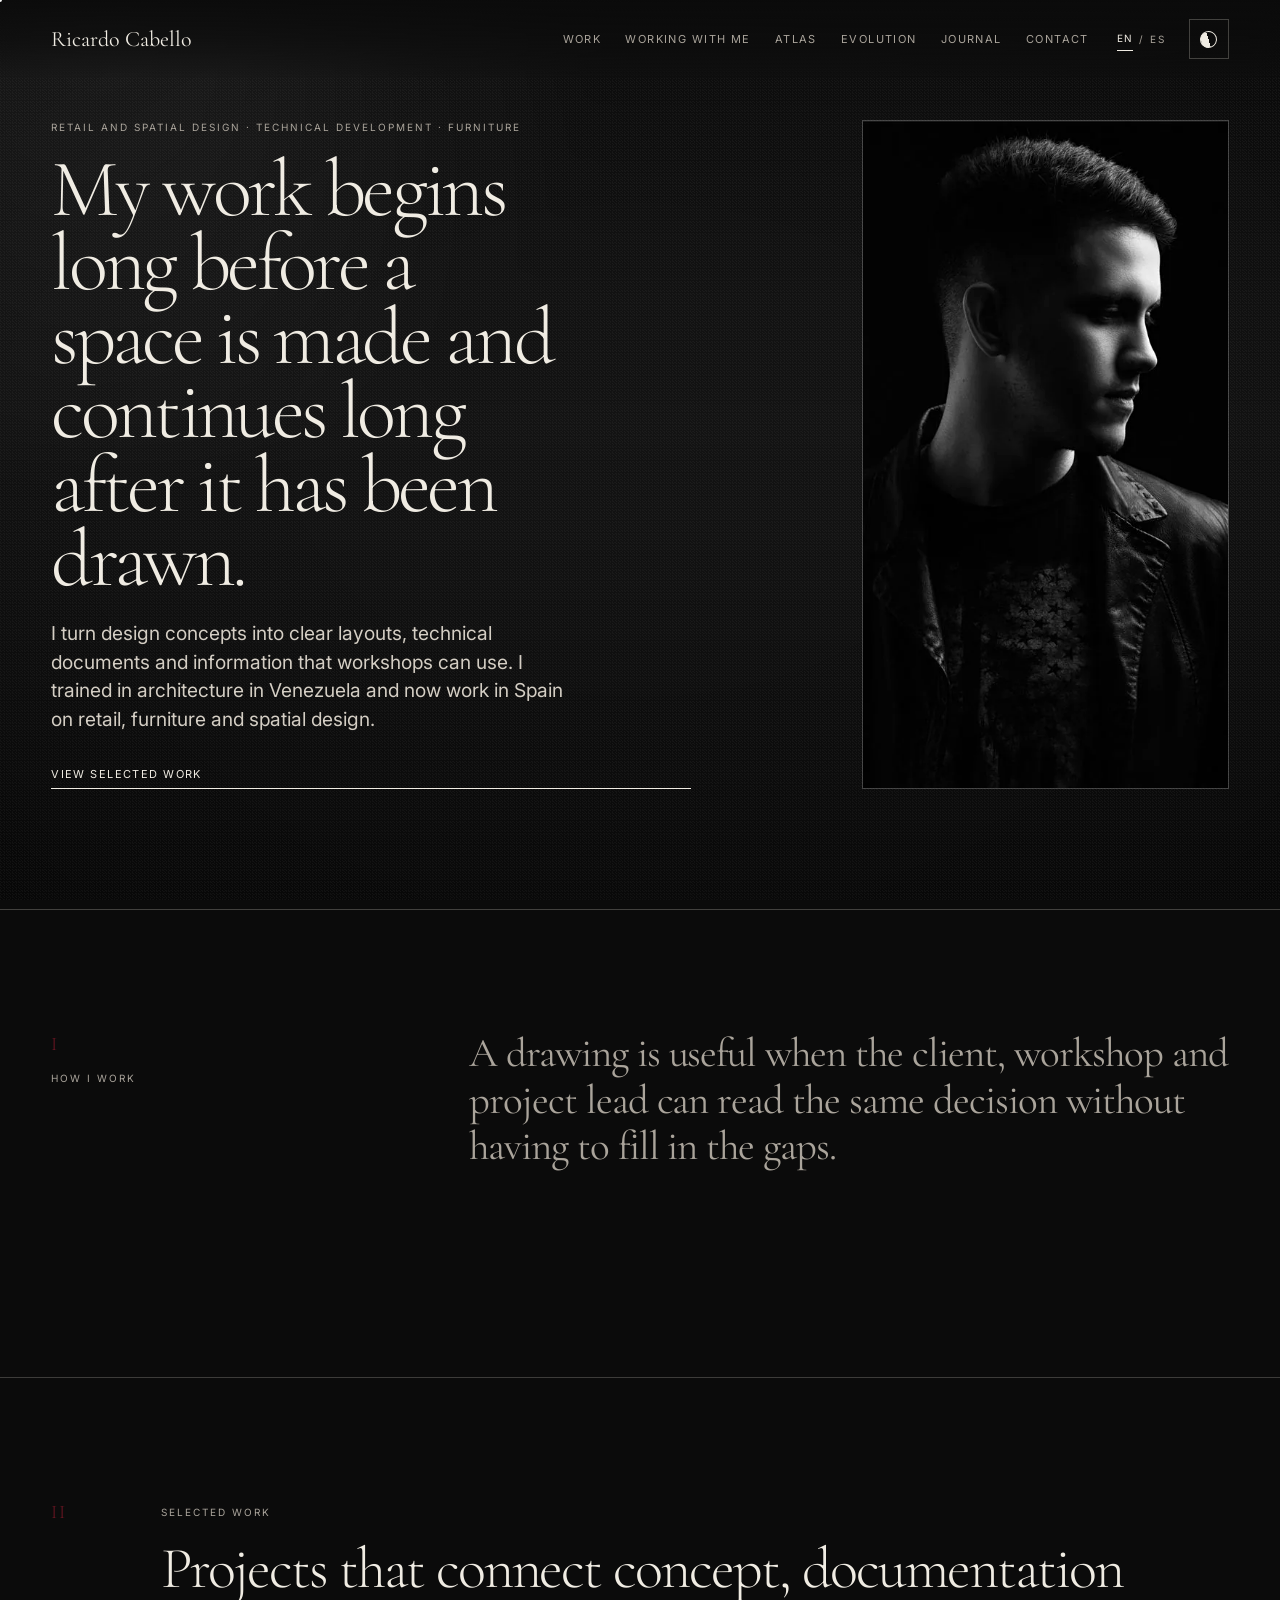
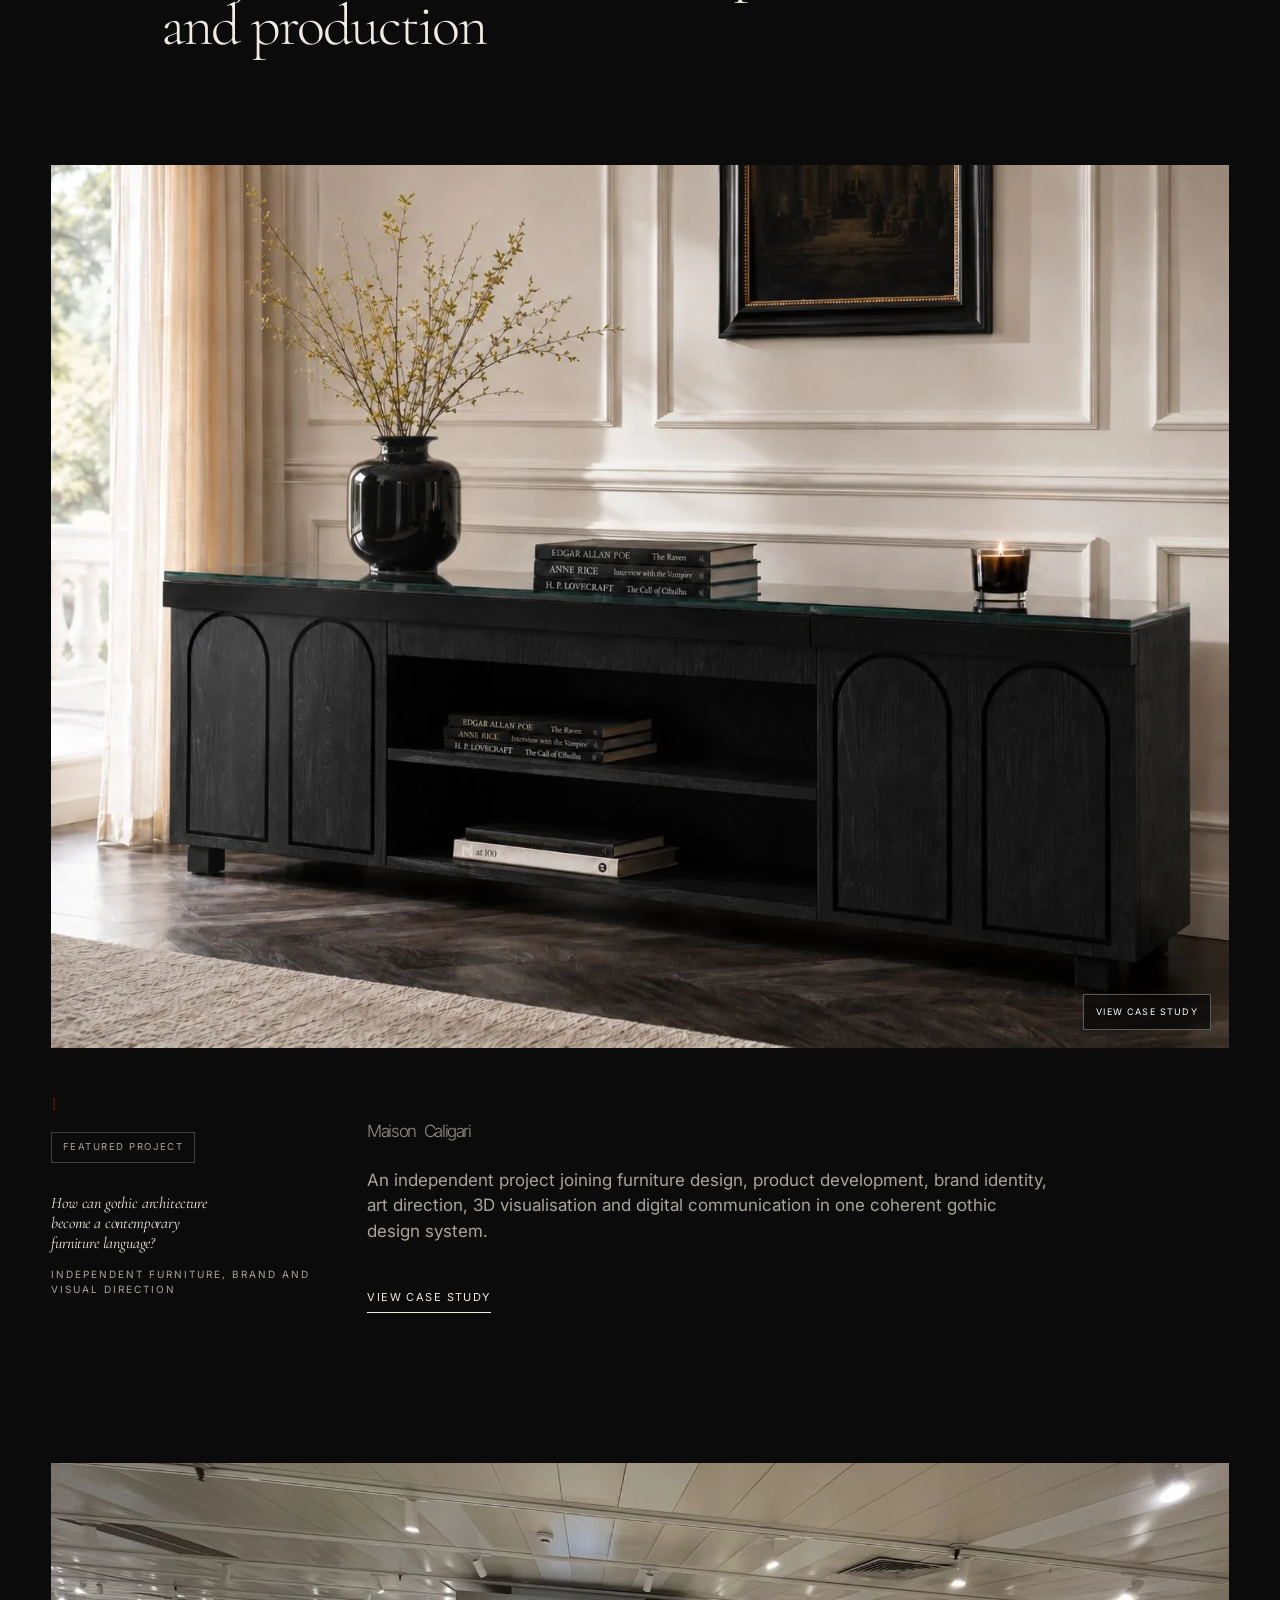
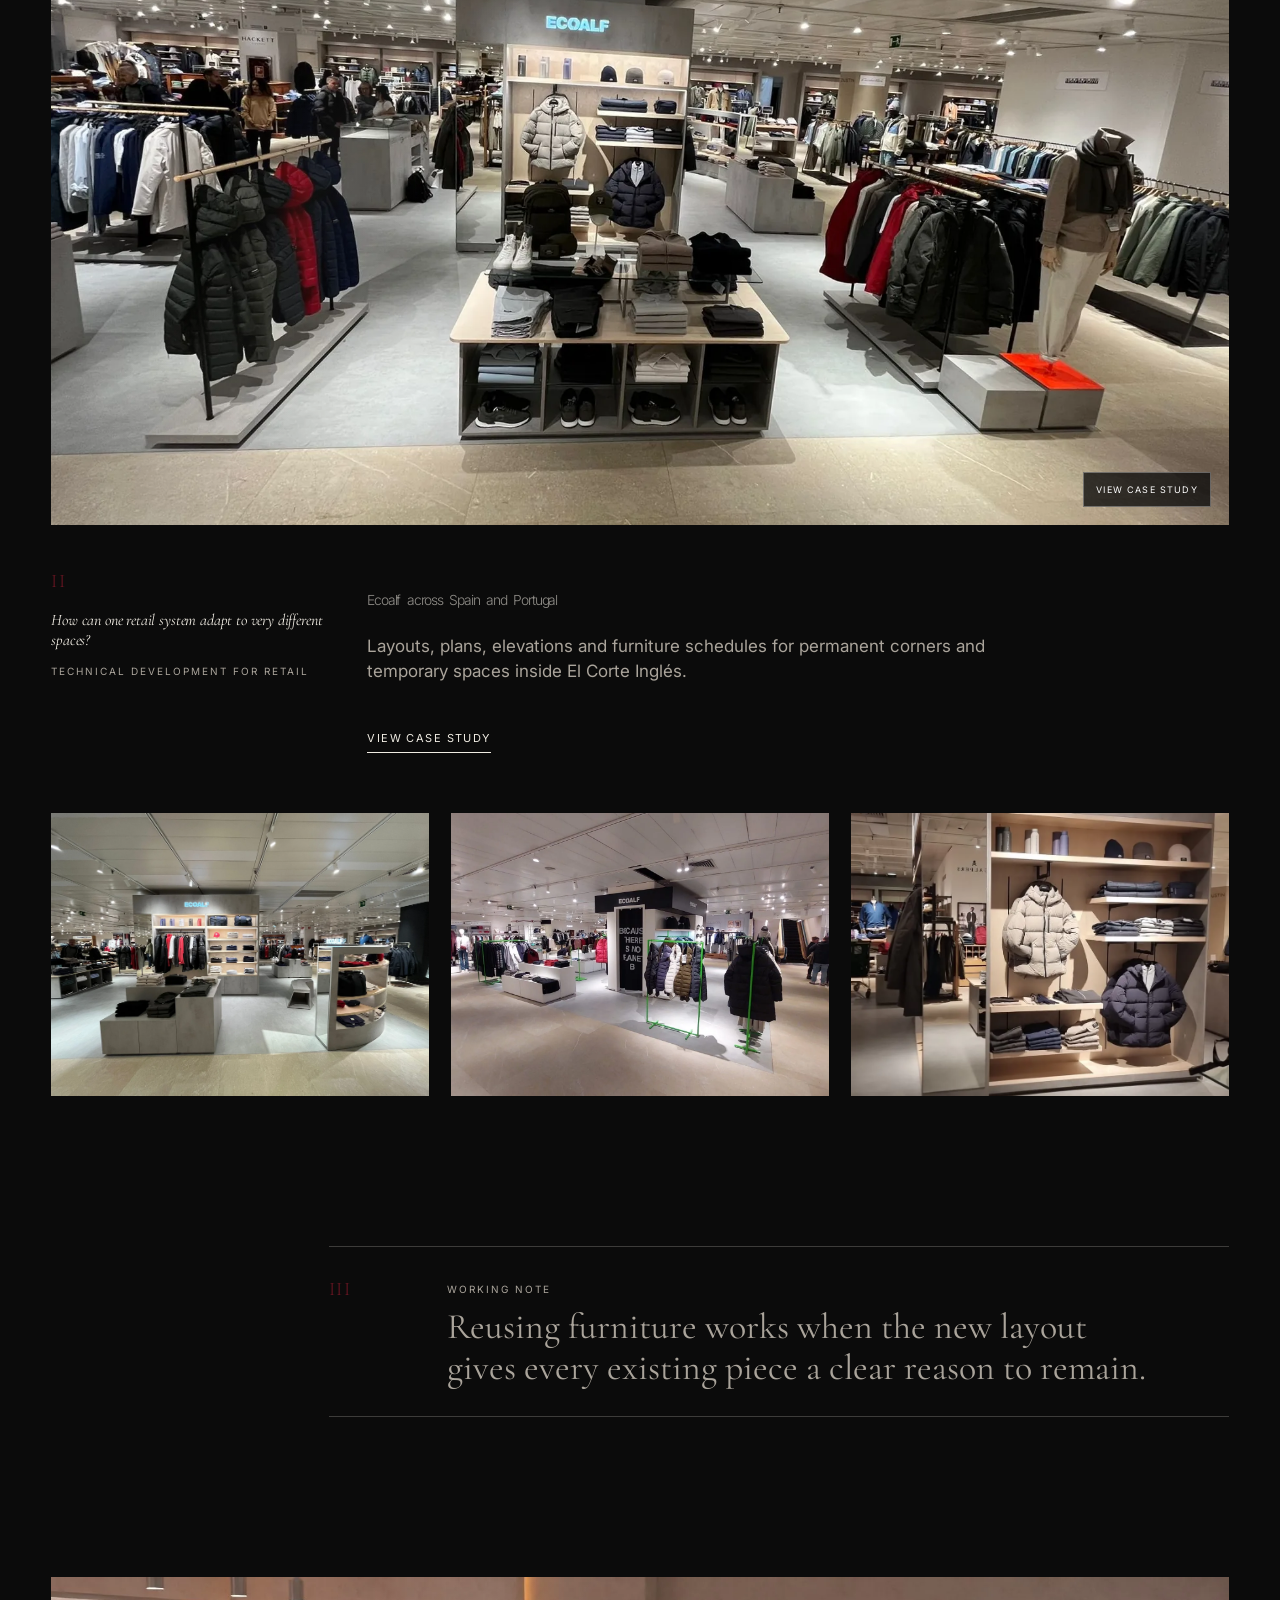
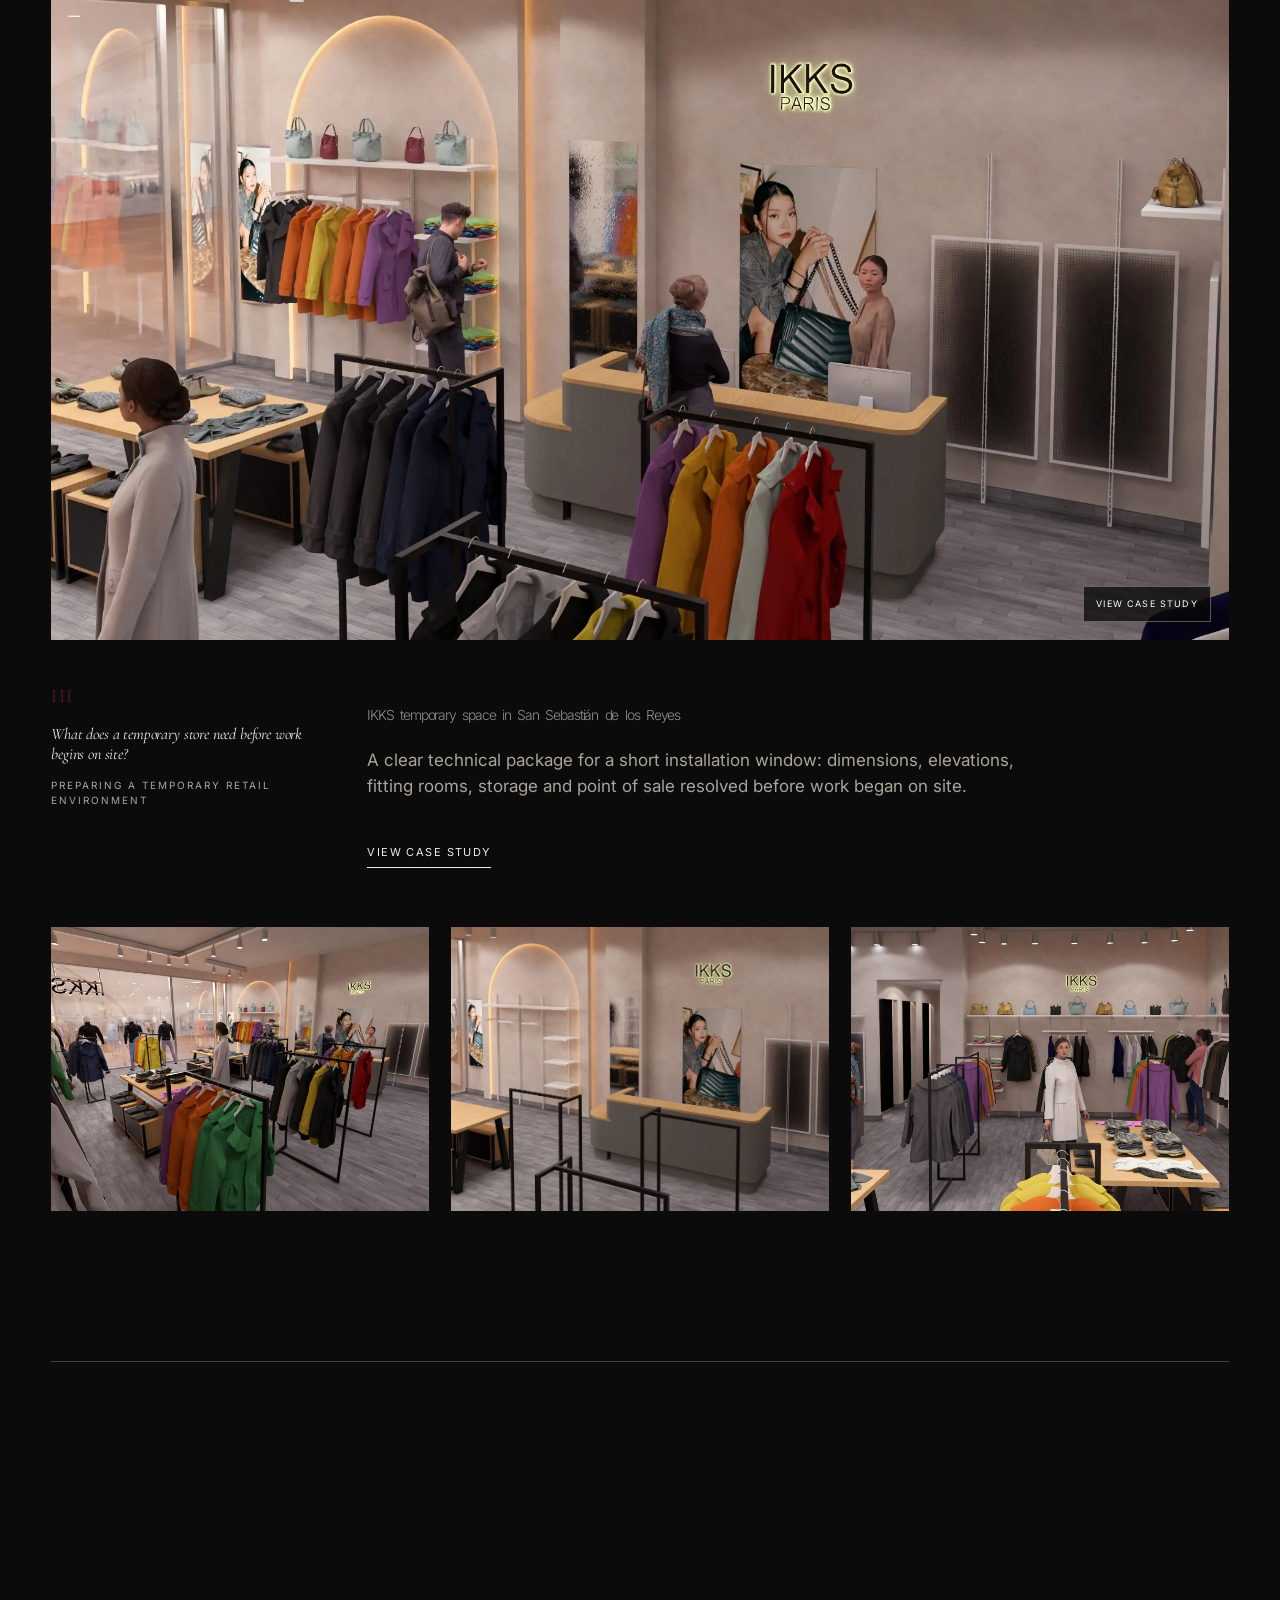
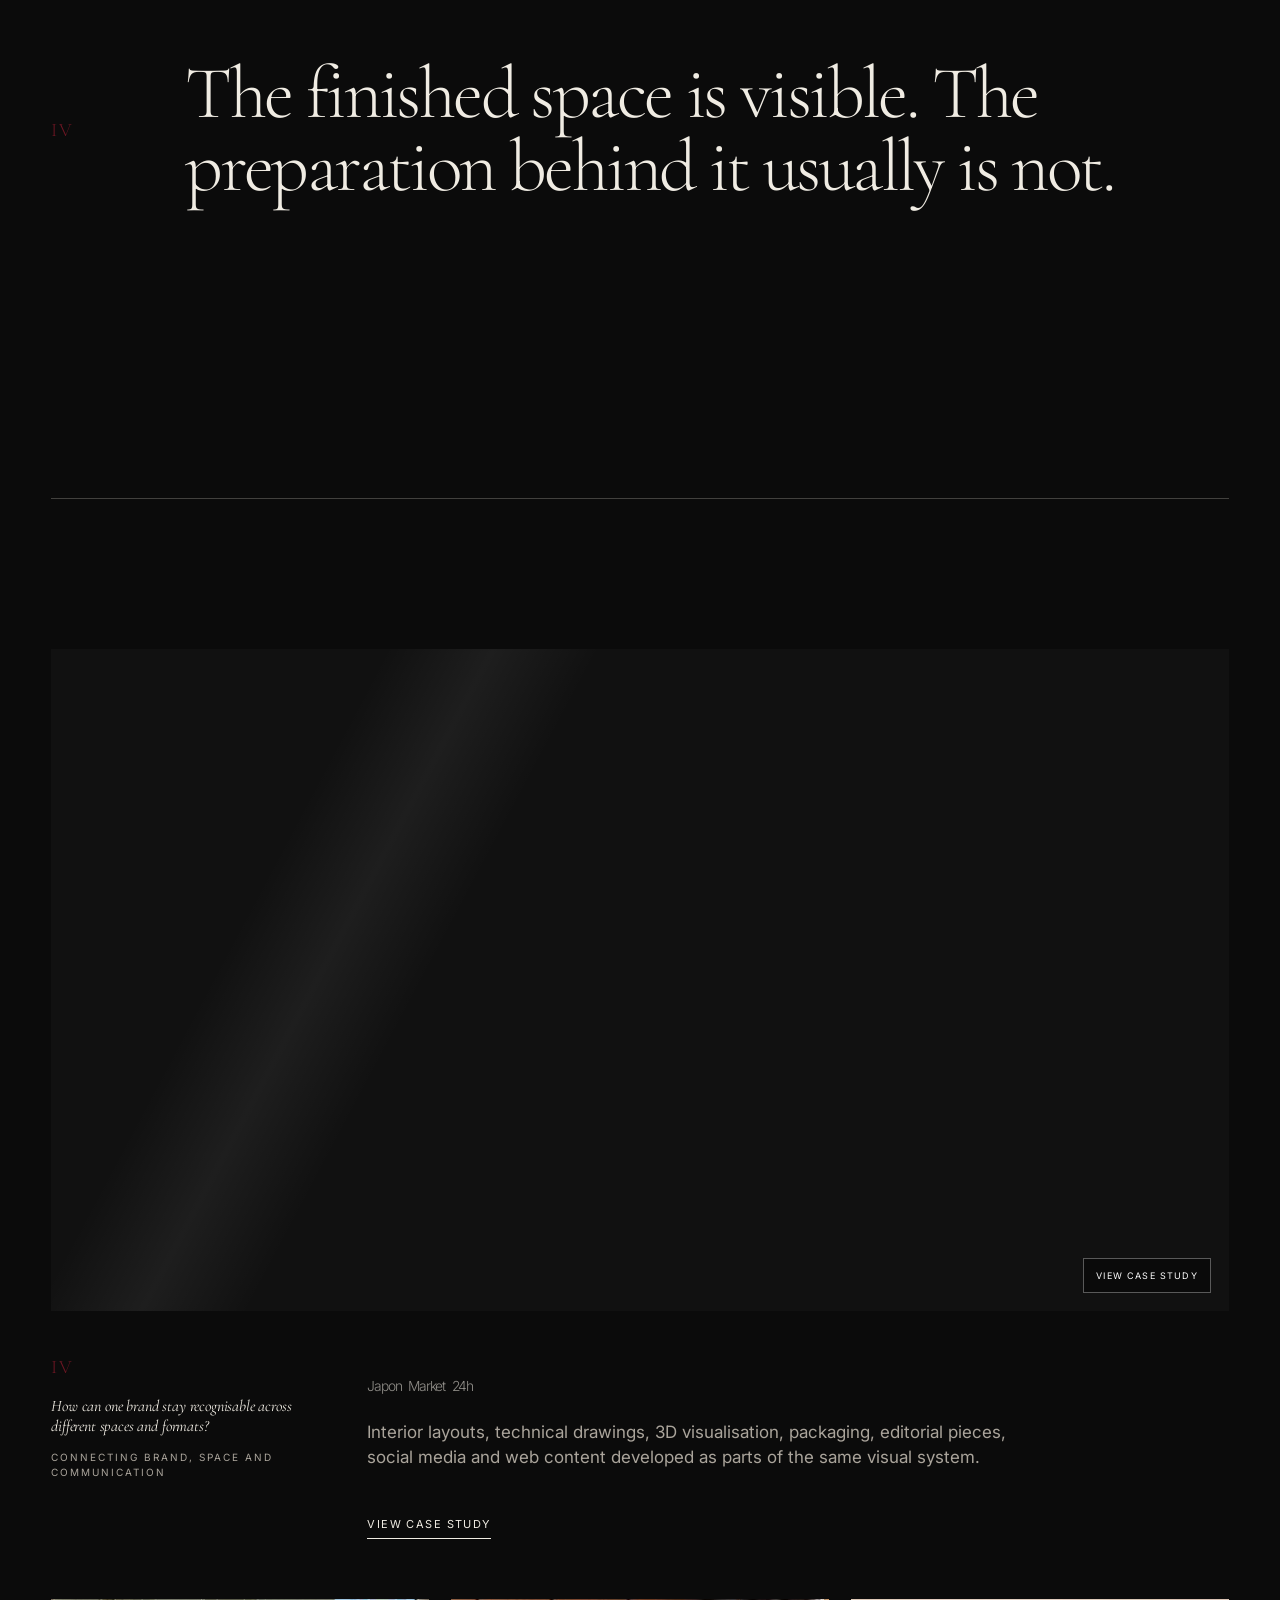
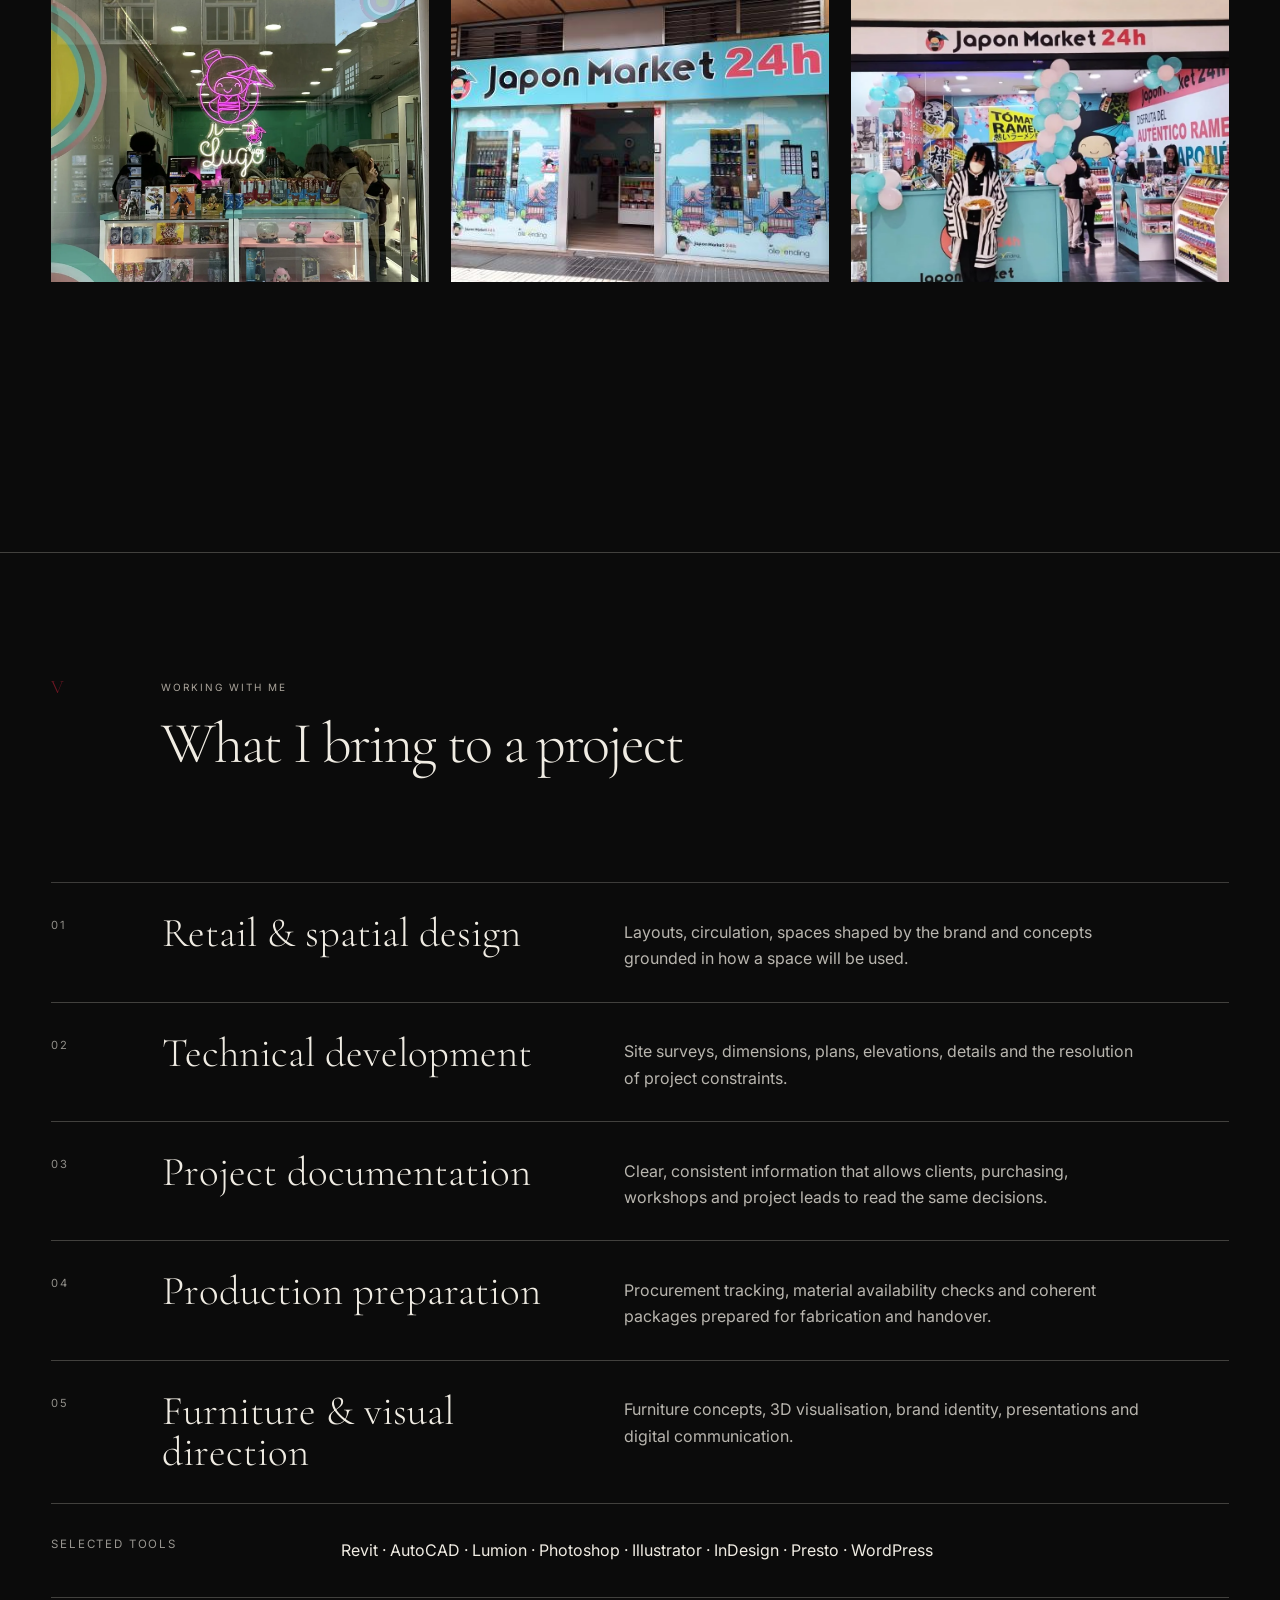
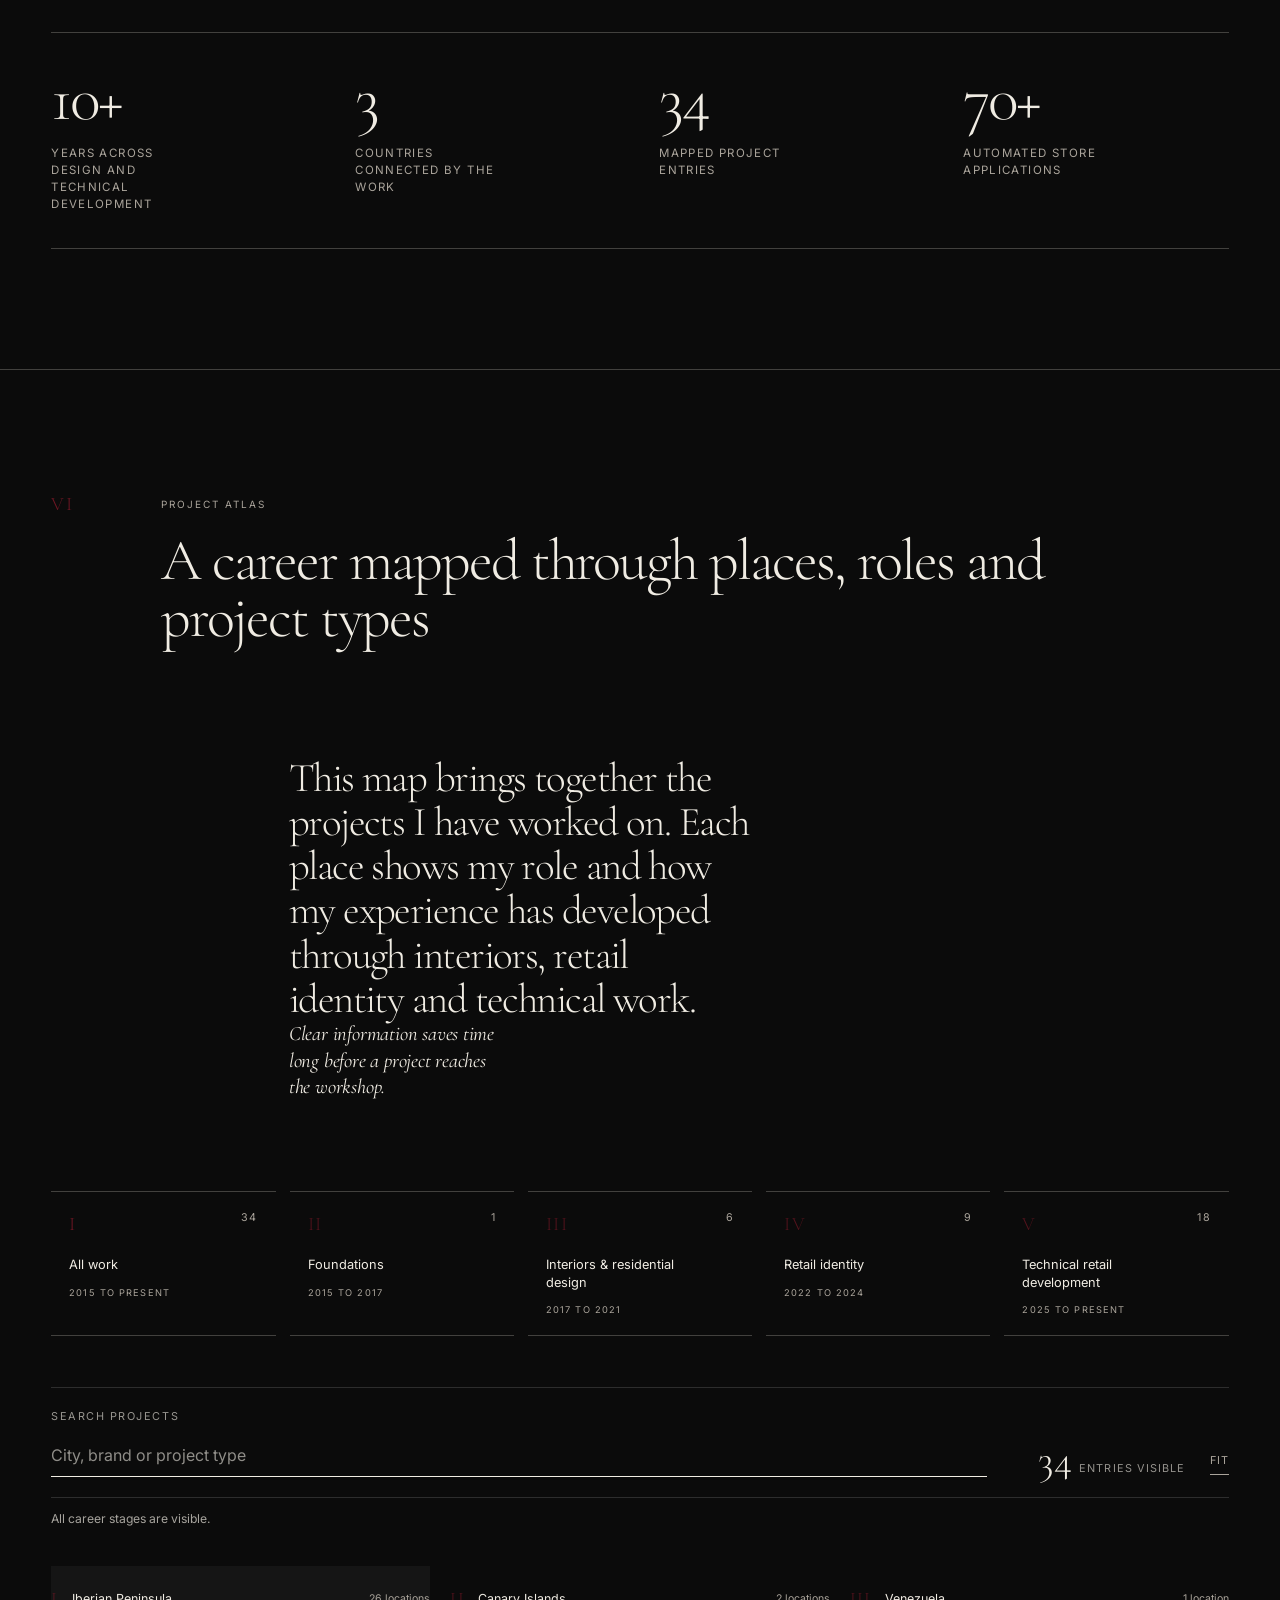
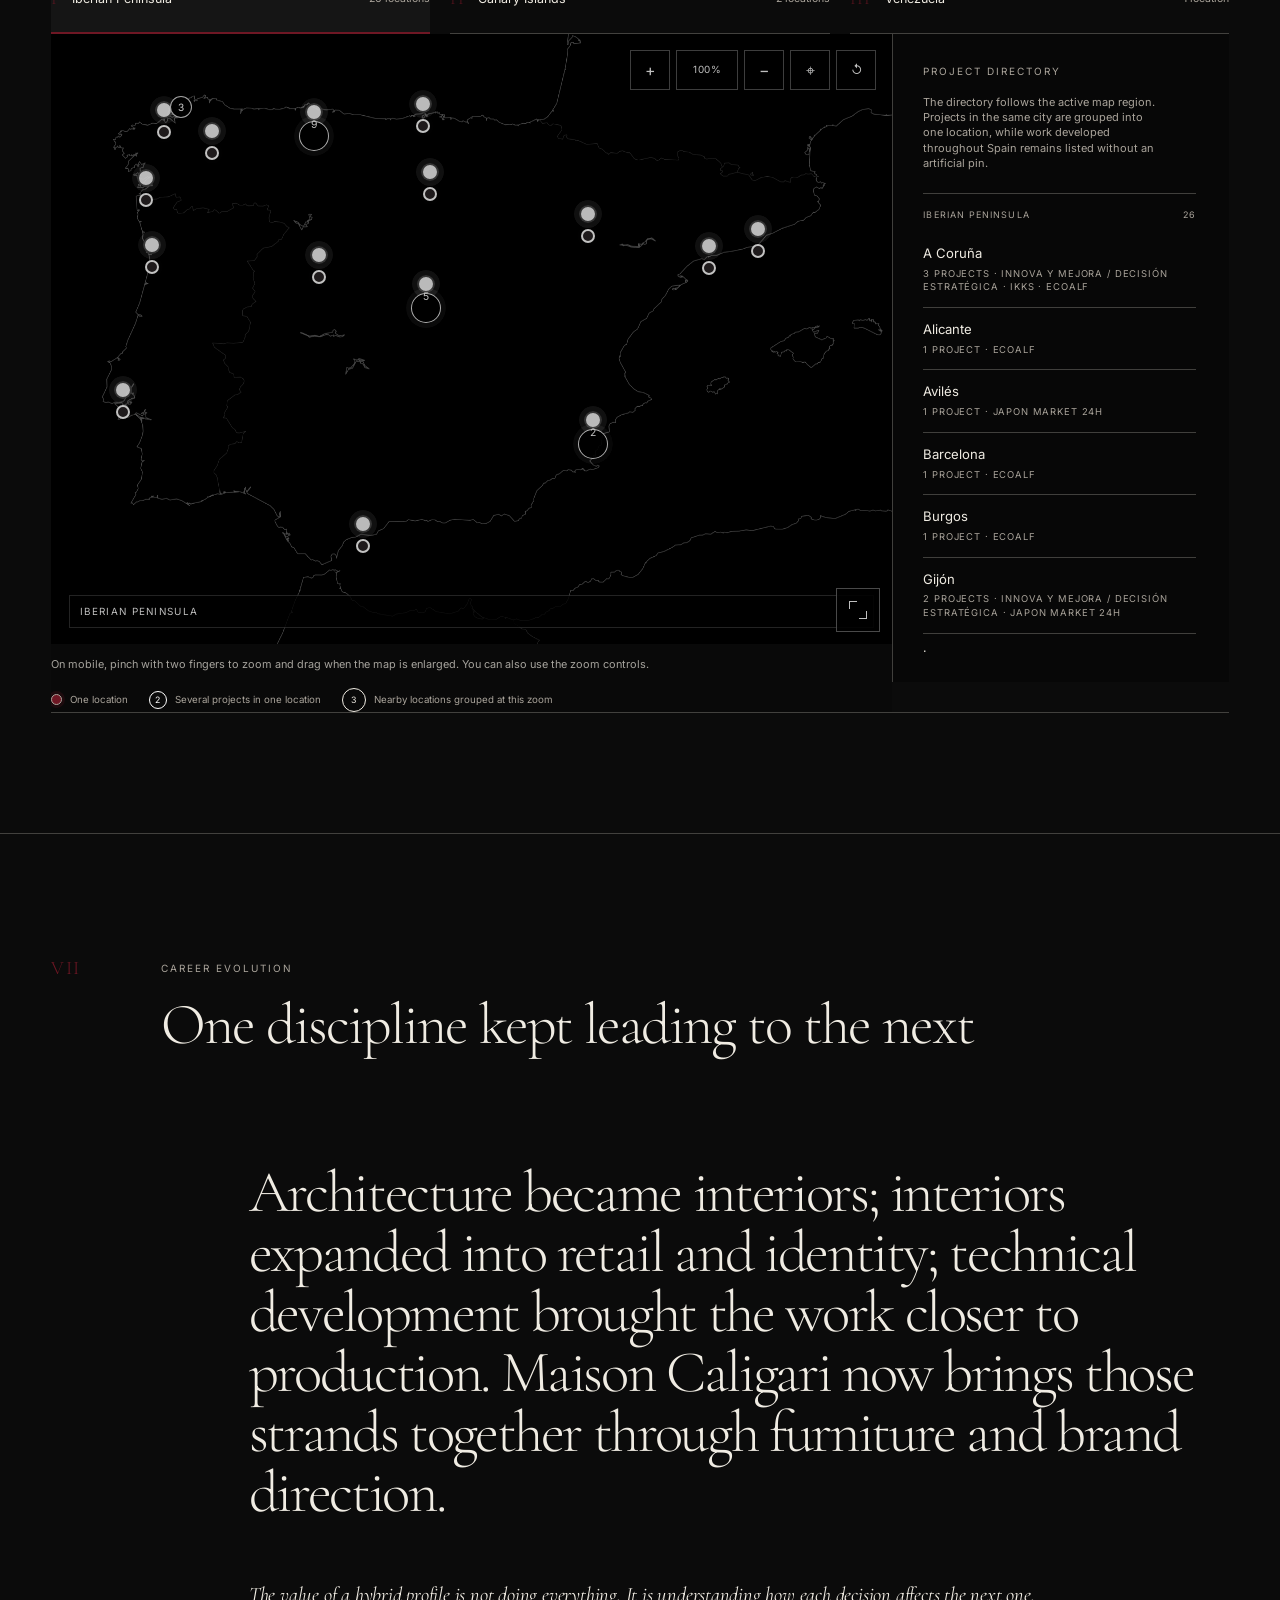
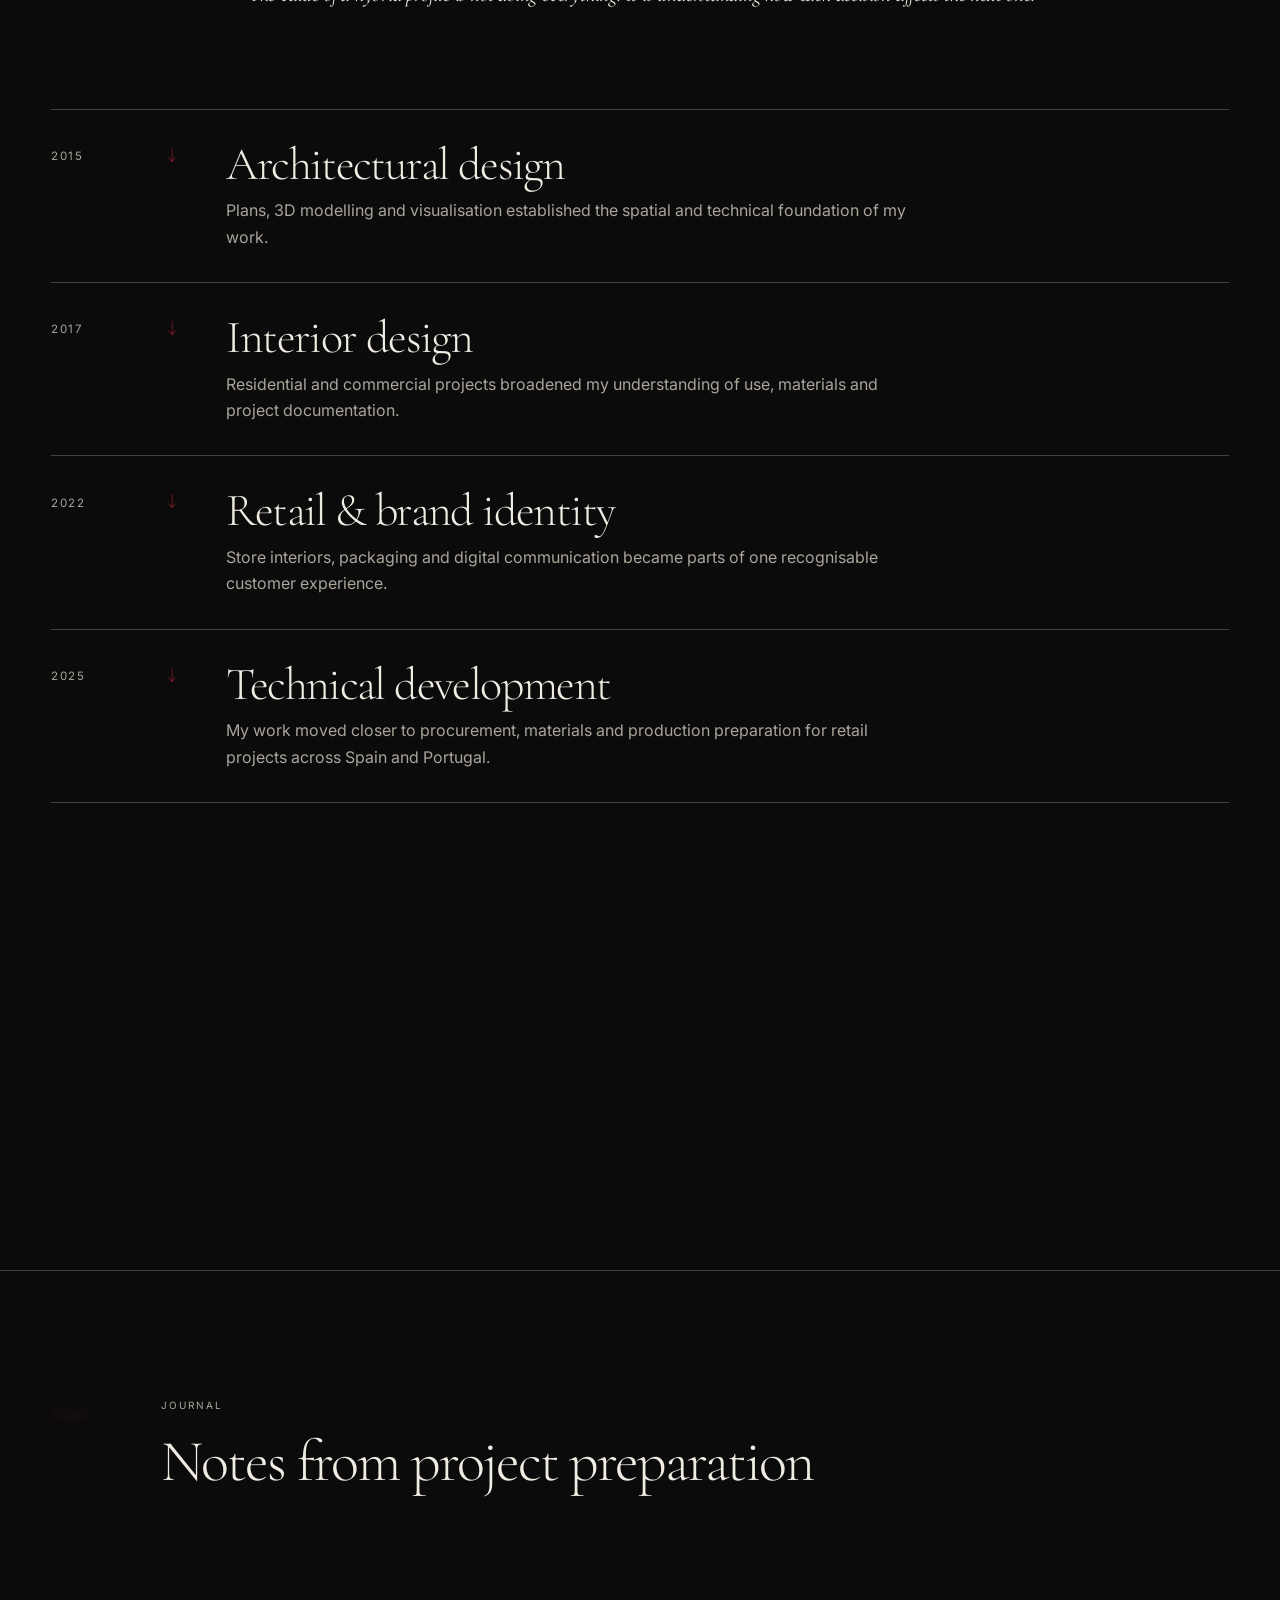
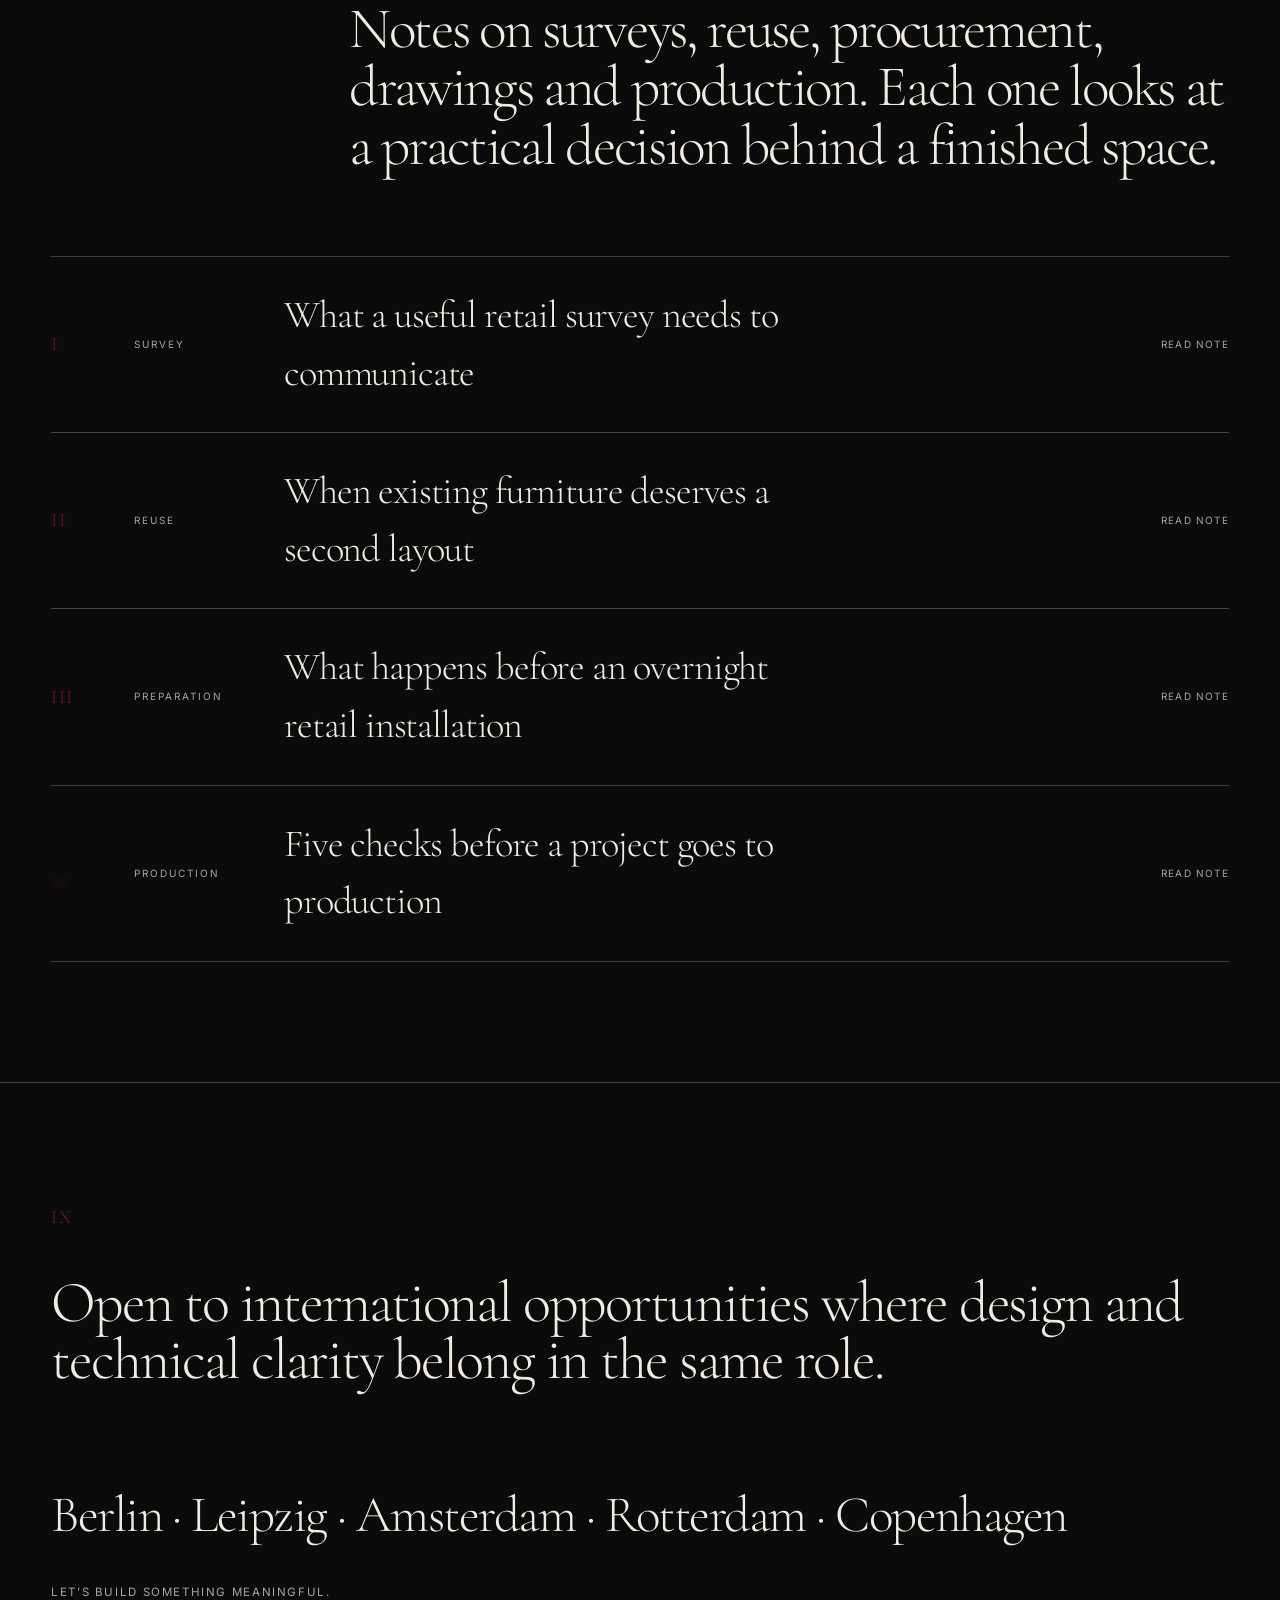
==== index.html @ 4308173e "Add files via upload" ====
<!DOCTYPE html>

<html lang="en">
<head>
<meta charset="utf-8"/>
<meta content="width=device-width, initial-scale=1.0" name="viewport"/>
<meta content="Portfolio of Ricardo Cabello, a retail and spatial designer connecting concept, technical documentation, furniture and production preparation." name="description"/><meta content="dark light" name="color-scheme"/>
<meta content="#0b0b0b" name="theme-color"/>
<title>Ricardo Cabello | Retail &amp; Spatial Designer</title>
<link href="https://fonts.googleapis.com" rel="preconnect"/>
<link crossorigin="" href="https://fonts.gstatic.com" rel="preconnect"/>
<link href="https://fonts.googleapis.com/css2?family=Cormorant+Garamond:wght@300;400&amp;family=Inter:wght@300;400;500&amp;display=swap" rel="stylesheet"/>
<link href="css/main.css?v=20260723-editorial-gallery-final-v1" rel="stylesheet"/>
<noscript><style>.page-loader{display:none!important}.reveal,.roman-reveal{opacity:1!important;transform:none!important;filter:none!important}</style></noscript><link href="https://www.rcabello.com/" rel="canonical"/><link href="favicon.svg" rel="icon" type="image/svg+xml"/><link href="images/ricardo-cabello-og.jpg" rel="apple-touch-icon"/><meta content="website" property="og:type"/><meta content="Ricardo Cabello | Retail &amp; Spatial Designer" property="og:title"/><meta content="Portfolio of Ricardo Cabello, a retail and spatial designer connecting concept, technical documentation, furniture and production preparation." property="og:description"/><meta content="https://www.rcabello.com/" property="og:url"/><meta content="https://www.rcabello.com/images/ricardo-cabello-og.jpg" property="og:image"/><meta content="summary_large_image" name="twitter:card"/><meta content="Ricardo Cabello | Retail &amp; Spatial Designer" name="twitter:title"/><meta content="Portfolio of Ricardo Cabello, a retail and spatial designer connecting concept, technical documentation, furniture and production preparation." name="twitter:description"/><meta content="https://www.rcabello.com/images/ricardo-cabello-og.jpg" name="twitter:image"/></head>
<body class="theme-dark" data-page="home"><a class="skip-link" data-i18n="skipContent" href="#top">Skip to content</a>
<div aria-hidden="true" class="ambient-background">
<div class="ambient-gradient ambient-gradient-a"></div>
<div class="ambient-gradient ambient-gradient-b"></div>
<div class="ambient-gradient ambient-gradient-c"></div>
<div class="ambient-vignette"></div>
<div class="ambient-grain"></div>
</div>
<div aria-hidden="true" class="page-loader">
<span class="roman roman-reveal">I</span>
</div>
<div aria-hidden="true" class="cursor-dot"></div>
<div aria-hidden="true" class="cursor-ring"></div>
<header class="site-header">
<button aria-controls="primary-navigation" aria-expanded="false" aria-label="Open navigation menu" class="menu-toggle" data-i18n-aria="openMenu" type="button"><span aria-hidden="true"></span><span aria-hidden="true"></span></button><a class="wordmark" href="#top">Ricardo Cabello</a>
<nav class="primary-navigation" id="primary-navigation">
<a data-i18n="navWork" href="#work">Work</a>
<a data-i18n="navPractice" href="#practice">Working with me</a>
<a data-i18n="navMap" href="#map">Atlas</a>
<a data-i18n="navStory" href="#story">Evolution</a>
<a data-i18n="navJournal" href="#journal">Journal</a>
<a data-i18n="navContact" href="#contact">Contact</a>
<div aria-label="Language selector" class="language-switcher">
<button class="language-button active" data-language="en" type="button">EN</button>
<span>/</span>
<button class="language-button" data-language="es" type="button">ES</button>
</div>
<button aria-label="Switch colour mode" class="theme-toggle" data-i18n-aria="themeToggle" type="button"><span aria-hidden="true" class="theme-icon"></span></button>
</nav>
</header>
<main id="top">
<section class="hero editorial-hero section-shell" data-bg="hero">
<div class="hero-copy">
<span class="eyebrow" data-i18n="heroEyebrow">Retail and spatial design · technical development · furniture</span>
<h1 data-i18n="heroTitle">My work begins long before a space is made and continues long after it has been drawn.</h1>
<p data-i18n="heroBody">I turn design concepts into clear layouts, technical documents and information that workshops can use. I trained in architecture in Venezuela and now work in Spain on retail, furniture and spatial design.</p>
<a class="text-link" data-i18n="heroLink" href="#work">View selected work</a>
</div>
<img alt="Ricardo Cabello" class="hero-portrait protected-media" decoding="async" draggable="false" fetchpriority="high" height="918" src="images/ricardo-cabello-portrait.webp" width="548"/>
</section>
<section class="editorial-note section-shell reveal" data-bg="statement">
<div class="note-index">
<span class="roman roman-reveal">I</span>
<span class="eyebrow" data-i18n="positionLabel">How I work</span>
</div>
<p data-i18n="positionText">A drawing is useful when the client, workshop and project lead can read the same decision without having to fill in the gaps.</p>
</section>
<section class="section-shell editorial-work" data-bg="work" id="work">
<div class="section-title editorial-title">
<span class="roman roman-reveal">II</span>
<div><span class="eyebrow" data-i18n="selectedWorkLabel">Selected work</span><h2 data-i18n="selectedWorkTitle">Projects that connect concept, documentation and production</h2></div>
</div>
<article class="editorial-project featured-maison reveal" data-bg="maison">
<a aria-label="Open the Maison Caligari case study" class="project-image protected-media project-link" data-i18n-aria="ariaMaison" href="projects/maison-caligari.html">
<img alt="Maison Caligari Cabinet Oraculus in a contemporary gothic interior" class="project-media-photo protected-media" decoding="async" draggable="false" height="1086" loading="eager" src="images/maison-caligari/cabinet-oraculus.webp" width="1448"/>
<span class="project-open-hint"><span data-i18n="openCase">View case study</span></span>
</a>
<div class="project-caption">
<div><span class="roman roman-reveal">I</span><span class="featured-badge" data-i18n="featuredProject">Featured project</span><span class="project-question" data-i18n="maisonQuestion">How can gothic architecture become a contemporary furniture language?</span><span class="eyebrow" data-i18n="maisonLabel">Independent furniture, brand and visual direction</span></div>
<div><h3><a aria-label="Open the Maison Caligari case study" class="project-title-link project-link" data-i18n-aria="ariaMaison" href="projects/maison-caligari.html"><span data-i18n="maisonTitle">Maison Caligari</span></a></h3><p data-i18n="maisonBody">An independent project joining furniture design, product development, brand identity, art direction, 3D visualisation and digital communication in one coherent gothic design system.</p><a class="text-link project-link" data-i18n="openCase" href="projects/maison-caligari.html">View case study</a></div>
</div>
</article>
<article class="editorial-project reveal" data-bg="ecoalf">
<a aria-label="Open the Ecoalf case study" class="project-image protected-media project-link" data-i18n-aria="ariaEcoalf" href="projects/ecoalf.html" style="--image:url('images/ecoalf/vigo-man/ecoalf-man-vigo-built-exterior-cover.webp')"><img alt="Ecoalf retail project" class="project-media-photo protected-media" decoding="async" draggable="false" height="1023" loading="lazy" src="images/ecoalf/vigo-man/ecoalf-man-vigo-built-exterior-cover.webp" width="1800"/><span class="project-open-hint"><span data-i18n="openCase">View case study</span></span></a>
<div class="project-caption">
<div><span class="roman roman-reveal">II</span><span class="project-question" data-i18n="ecoalfQuestion">How can one retail system adapt to very different spaces?</span><span class="eyebrow" data-i18n="ecoalfLabel">Technical development for retail</span></div>
<div><h3><a aria-label="Open the Ecoalf case study" class="project-title-link project-link" data-i18n-aria="ariaEcoalf" href="projects/ecoalf.html"><span data-i18n="ecoalfTitle">Ecoalf across Spain and Portugal</span></a></h3><p data-i18n="ecoalfBody">Layouts, plans, elevations and furniture schedules for permanent corners and temporary spaces inside El Corte Inglés.</p><a class="text-link project-link" data-i18n="openCase" href="projects/ecoalf.html">View case study</a></div>
</div>
<div class="project-photo-strip">
<a aria-label="Open the Ecoalf case study" class="protected-media project-link" data-i18n-aria="ariaEcoalf" href="projects/ecoalf.html"><img alt="Ecoalf retail project" class="project-media-photo protected-media" decoding="async" draggable="false" height="1350" loading="lazy" src="images/ecoalf/vigo-man/ecoalf-man-vigo-built-interior-01.webp" width="1800"/></a>
<a aria-label="Open the Ecoalf case study" class="protected-media project-link" data-i18n-aria="ariaEcoalf" href="projects/ecoalf.html"><img alt="Ecoalf retail project" class="project-media-photo protected-media" decoding="async" draggable="false" height="900" loading="lazy" src="images/ecoalf/vigo-woman/ecoalf-woman-vigo-built-corner-01.webp" width="1600"/></a>
<a aria-label="Open the Ecoalf case study" class="protected-media project-link" data-i18n-aria="ariaEcoalf" href="projects/ecoalf.html"><img alt="Ecoalf retail project" class="project-media-photo protected-media" decoding="async" draggable="false" height="1599" loading="lazy" src="images/ecoalf/vigo-man/ecoalf-man-vigo-built-interior-02.webp" width="899"/></a>
</div>
</article>
<aside class="editorial-observation reveal">
<span class="roman roman-reveal">III</span>
<div><span class="eyebrow" data-i18n="observationLabel">Working note</span><p data-i18n="observationText">Reusing furniture works when the new layout gives every existing piece a clear reason to remain.</p></div>
</aside>
<article class="editorial-project alternate reveal" data-bg="ikks">
<a aria-label="Open the IKKS case study" class="project-image protected-media project-link" data-i18n-aria="ariaIkks" href="projects/ikks.html" style="--image:url('images/ikks/detailed-render-01.webp')"><img alt="IKKS temporary space project" class="project-media-photo protected-media" decoding="async" draggable="false" height="1080" loading="lazy" src="images/ikks/detailed-render-01.webp" width="1920"/><span class="project-open-hint"><span data-i18n="openCase">View case study</span></span></a>
<div class="project-caption">
<div><span class="roman roman-reveal">III</span><span class="project-question" data-i18n="ikksQuestion">What does a temporary store need before work begins on site?</span><span class="eyebrow" data-i18n="ikksLabel">Preparing a temporary retail environment</span></div>
<div><h3><a aria-label="Open the IKKS case study" class="project-title-link project-link" data-i18n-aria="ariaIkks" href="projects/ikks.html"><span data-i18n="ikksTitle">IKKS temporary space in San Sebastián de los Reyes</span></a></h3><p data-i18n="ikksBody">A clear technical package for a short installation window: dimensions, elevations, fitting rooms, storage and point of sale resolved before work began on site.</p><a class="text-link project-link" data-i18n="openCase" href="projects/ikks.html">View case study</a></div>
</div>
<div class="project-photo-strip">
<a aria-label="Open the IKKS case study" class="protected-media project-link" data-i18n-aria="ariaIkks" href="projects/ikks.html"><img alt="IKKS temporary space project" class="project-media-photo protected-media" decoding="async" draggable="false" height="1080" loading="lazy" src="images/ikks/detailed-render-05.webp" width="1920"/></a>
<a aria-label="Open the IKKS case study" class="protected-media project-link" data-i18n-aria="ariaIkks" href="projects/ikks.html"><img alt="IKKS temporary space project" class="project-media-photo protected-media" decoding="async" draggable="false" height="1350" loading="lazy" src="images/ikks/schematic-render-01.webp" width="2400"/></a>
<a aria-label="Open the IKKS case study" class="protected-media project-link" data-i18n-aria="ariaIkks" href="projects/ikks.html"><img alt="IKKS temporary space project" class="project-media-photo protected-media" decoding="async" draggable="false" height="1080" loading="lazy" src="images/ikks/detailed-render-08.webp" width="1920"/></a>
</div>
</article>
<section class="editorial-statement reveal">
<span class="roman roman-reveal">IV</span>
<h2 data-i18n="continuousConversation">The finished space is visible. The preparation behind it usually is not.</h2>
</section>
<article class="editorial-project reveal" data-bg="brand">
<a aria-label="Open the Japon Market 24h case study" class="project-image protected-media project-link" data-i18n-aria="ariaJapon" href="projects/japon-market.html" style="--image:url('images/japon-market/storefront-distant-walkway.webp')"><img alt="Japon Market 24h retail project" class="project-media-photo protected-media" decoding="async" draggable="false" height="1200" loading="lazy" src="images/japon-market/storefront-distant-walkway.webp" width="1600"/><span class="project-open-hint"><span data-i18n="openCase">View case study</span></span></a>
<div class="project-caption">
<div><span class="roman roman-reveal">IV</span><span class="project-question" data-i18n="japonQuestion">How can one brand stay recognisable across different spaces and formats?</span><span class="eyebrow" data-i18n="japonLabel">Connecting brand, space and communication</span></div>
<div><h3><a aria-label="Open the Japon Market 24h case study" class="project-title-link project-link" data-i18n-aria="ariaJapon" href="projects/japon-market.html"><span data-i18n="japonTitle">Japon Market 24h</span></a></h3><p data-i18n="japonBody">Interior layouts, technical drawings, 3D visualisation, packaging, editorial pieces, social media and web content developed as parts of the same visual system.</p><a class="text-link project-link" data-i18n="openCase" href="projects/japon-market.html">View case study</a></div>
</div>
<div class="project-photo-strip">
<a aria-label="Open the Japon Market 24h case study" class="protected-media project-link" data-i18n-aria="ariaJapon" href="projects/japon-market.html"><img alt="Japon Market 24h retail project" class="project-media-photo protected-media" decoding="async" draggable="false" height="1292" loading="lazy" src="images/japon-market/lugo/interior-neon-sign.webp" width="1366"/></a>
<a aria-label="Open the Japon Market 24h case study" class="protected-media project-link" data-i18n-aria="ariaJapon" href="projects/japon-market.html"><img alt="Japon Market 24h retail project" class="project-media-photo protected-media" decoding="async" draggable="false" height="307" loading="lazy" src="images/japon-market/las-palmas/storefront-opening-balloons.jpg" width="480"/></a>
<a aria-label="Open the Japon Market 24h case study" class="protected-media project-link" data-i18n-aria="ariaJapon" href="projects/japon-market.html"><img alt="Japon Market 24h retail project" class="project-media-photo protected-media" decoding="async" draggable="false" height="682" loading="lazy" src="images/japon-market/tenerife/grand-opening-storefront.webp" width="1280"/></a>
</div>
</article>
</section>
<section class="practice section-shell" data-bg="practice" id="practice">
<div class="section-title editorial-title">
<span class="roman roman-reveal">V</span>
<div><span class="eyebrow" data-i18n="practiceLabel">Working with me</span><h2 data-i18n="practiceTitle">What I bring to a project</h2></div>
</div>
<div class="practice-grid reveal"><article><span class="practice-index">01</span><h3 data-i18n="practiceDesignTitle">Retail &amp; spatial design</h3><p data-i18n="practiceDesignBody">Layouts, circulation, spaces shaped by the brand and concepts grounded in how a space will be used.</p></article><article><span class="practice-index">02</span><h3 data-i18n="practiceTechnicalTitle">Technical development</h3><p data-i18n="practiceTechnicalBody">Site surveys, dimensions, plans, elevations, details and the resolution of project constraints.</p></article><article><span class="practice-index">03</span><h3 data-i18n="practiceDocumentationTitle">Project documentation</h3><p data-i18n="practiceDocumentationBody">Clear, consistent information that allows clients, purchasing, workshops and project leads to read the same decisions.</p></article><article><span class="practice-index">04</span><h3 data-i18n="practiceProductionTitle">Production preparation</h3><p data-i18n="practiceProductionBody">Procurement tracking, material availability checks and coherent packages prepared for fabrication and handover.</p></article><article><span class="practice-index">05</span><h3 data-i18n="practiceVisualTitle">Furniture &amp; visual direction</h3><p data-i18n="practiceVisualBody">Furniture concepts, 3D visualisation, brand identity, presentations and digital communication.</p></article></div>
<div class="practice-tools reveal"><span data-i18n="practiceToolsLabel">Selected tools</span><p>Revit · AutoCAD · Lumion · Photoshop · Illustrator · InDesign · Presto · WordPress</p></div><div class="career-snapshot reveal"><div><strong>10+</strong><span data-i18n="metricYears">years across design and technical development</span></div><div><strong>3</strong><span data-i18n="metricCountries">countries connected by the work</span></div><div><strong>34</strong><span data-i18n="metricEntries">mapped project entries</span></div><div><strong>70+</strong><span data-i18n="metricApplications">automated store applications</span></div></div>
</section>
<section class="built-work section-shell" data-bg="map" id="map">
<div class="section-title editorial-title">
<span class="roman roman-reveal">VI</span>
<div>
<span class="eyebrow" data-i18n="builtWorkLabel">Project atlas</span>
<h2 data-i18n="builtWorkTitle">A career mapped through places, roles and project types</h2>
</div>
</div>
<div class="built-work-intro reveal">
<p data-i18n="builtWorkIntro">This map brings together the projects I have worked on. Each place shows my role and how my experience has developed through interiors, retail identity and technical work.</p>
<p class="intro-aphorism" data-i18n="atlasAphorism">Clear information saves time long before a project reaches the workshop.</p>
</div>
<label class="atlas-stage-select-wrap"><span data-i18n="atlasStageSelectLabel">Career stage</span><select aria-label="Filter atlas by career stage" data-i18n-aria="careerStagesLabel" id="atlas-stage-select"><option data-i18n="stageAll" value="all">All work</option><option data-i18n="stageFoundations" value="foundations">Foundations</option><option data-i18n="stageResidential" value="residential">Interiors &amp; residential design</option><option data-i18n="stageIdentity" value="identity">Retail identity</option><option data-i18n="stageProduction" value="production">Technical retail development</option></select></label><div aria-label="Filter the atlas by career stage" class="career-stages reveal" data-i18n-aria="careerStagesLabel" role="group">
<button aria-pressed="true" class="stage-button active" data-stage="all" type="button"><span class="stage-card-top"><span class="roman">I</span><span class="stage-count" data-stage-count="all">37</span></span><strong data-i18n="stageAll">All work</strong><small data-i18n="stageAllPeriod">2015 to present</small></button>
<button aria-pressed="false" class="stage-button" data-stage="foundations" type="button"><span class="stage-card-top"><span class="roman">II</span><span class="stage-count" data-stage-count="foundations">1</span></span><strong data-i18n="stageFoundations">Foundations</strong><small data-i18n="period20152017">2015 to 2017</small></button>
<button aria-pressed="false" class="stage-button" data-stage="residential" type="button"><span class="stage-card-top"><span class="roman">III</span><span class="stage-count" data-stage-count="residential">6</span></span><strong data-i18n="stageResidential">Interiors &amp; residential design</strong><small data-i18n="period20172021">2017 to 2021</small></button>
<button aria-pressed="false" class="stage-button" data-stage="identity" type="button"><span class="stage-card-top"><span class="roman">IV</span><span class="stage-count" data-stage-count="identity">9</span></span><strong data-i18n="stageIdentity">Retail identity</strong><small data-i18n="period20222024">2022 to 2024</small></button>
<button aria-pressed="false" class="stage-button" data-stage="production" type="button"><span class="stage-card-top"><span class="roman">V</span><span class="stage-count" data-stage-count="production">21</span></span><strong data-i18n="stageProduction">Technical retail development</strong><small data-i18n="period2025Present">2025 to present</small></button>
</div>
<div aria-label="Search the atlas and control the current view" class="atlas-toolbar reveal" data-i18n-aria="atlasToolbarLabel" role="search">
<div class="atlas-search-wrap"><label data-i18n="atlasSearchLabel" for="atlas-search">Search projects</label><div class="atlas-search-field"><input autocomplete="off" data-i18n-placeholder="atlasSearchPlaceholder" enterkeyhint="search" id="atlas-search" placeholder="City, brand or project type" type="search"/><button aria-label="Clear search" class="atlas-search-clear" data-i18n-aria="clearSearch" type="button">×</button></div></div>
<div class="atlas-toolbar-meta"><div aria-live="polite" class="atlas-result-count"><strong id="atlas-result-number">34</strong><span data-i18n="atlasEntriesVisible" id="atlas-result-label">entries visible</span></div><div class="atlas-toolbar-actions"><button aria-label="Fit visible locations" class="atlas-fit" data-i18n="fitResultsShort" data-i18n-aria="fitResults" data-zoom-action="fit" id="atlas-fit" type="button">Fit</button><button class="atlas-reset" data-i18n="atlasReset" id="atlas-reset" type="button">Reset filters</button></div></div>
</div>
<p aria-live="polite" class="atlas-active-summary" data-i18n="atlasActiveAll" id="atlas-active-summary">All career stages are visible.</p>
<p class="atlas-empty-state" data-i18n="atlasNoResults" hidden="" id="atlas-empty-state">No entries match the current search and career stage filter.</p>
<div aria-label="Choose the map region" class="atlas-region-tabs" data-i18n-aria="regionTabsLabel" role="group">
<button aria-pressed="true" class="atlas-region-tab active" data-atlas-region="peninsula" type="button"><span class="roman">I</span><span data-i18n="regionPeninsula">Iberian Peninsula</span><small data-region-count="">26 locations</small></button>
<button aria-pressed="false" class="atlas-region-tab" data-atlas-region="canary" type="button"><span class="roman">II</span><span data-i18n="regionCanary">Canary Islands</span><small data-region-count="">2 locations</small></button>
<button aria-pressed="false" class="atlas-region-tab" data-atlas-region="venezuela" type="button"><span class="roman">III</span><span data-i18n="regionVenezuela">Venezuela</span><small data-region-count="">1 location</small></button>
</div>
<div class="built-work-layout">
<div class="atlas-visual reveal">
<div class="map-frame">
<div aria-describedby="atlas-map-hint" aria-label="Selected work developed across three countries" class="atlas-map" data-i18n-aria="mapCaption" id="project-map" tabindex="0">
<img alt="Detailed map of mainland Spain and Portugal" class="atlas-map-image" decoding="async" height="1000" id="atlas-map-image" src="images/map-peninsula-v9.png" width="1474"/>
<div class="atlas-markers" id="atlas-markers"></div>
<span class="atlas-region-label" data-i18n="regionPeninsula" id="atlas-region-label">Iberian Peninsula</span>
<div class="atlas-zoom-controls"><button aria-label="Zoom in" class="atlas-zoom-btn" data-i18n-aria="zoomIn" data-zoom-action="in" type="button">+</button><span aria-live="polite" class="atlas-zoom-readout" id="atlas-zoom-readout">100%</span><button aria-label="Zoom out" class="atlas-zoom-btn" data-i18n-aria="zoomOut" data-zoom-action="out" type="button">−</button><button aria-label="Fit visible locations" class="atlas-zoom-btn atlas-zoom-fit" data-i18n-aria="fitResults" data-zoom-action="fit" type="button">⌖</button><button aria-label="Reset map view" class="atlas-zoom-btn atlas-zoom-reset" data-i18n-aria="resetZoom" data-zoom-action="reset" type="button">↺</button></div><button aria-expanded="false" aria-label="Expand project atlas" class="atlas-expand-toggle" data-i18n-aria="expandAtlas" id="atlas-expand" type="button"><span aria-hidden="true" class="atlas-expand-icon"></span></button>
<div class="atlas-map-empty" hidden="" id="atlas-map-empty"><p data-i18n="atlasMapNoLocations">No mapped locations are visible in this region with the current filters.</p></div>
<div aria-live="polite" class="sr-only" id="atlas-map-status"></div>
</div>
<p class="atlas-map-hint" data-i18n="atlasMapHint" id="atlas-map-hint">On mobile, pinch with two fingers to zoom and drag when the map is enlarged. You can also use the zoom controls.</p><div aria-hidden="true" class="atlas-legend"><span><i class="legend-location"></i><b data-i18n="atlasLegendLocation">One location</b></span><span><i class="legend-shared">2</i><b data-i18n="atlasLegendShared">Several projects in one location</b></span><span><i class="legend-cluster">3</i><b data-i18n="atlasLegendCluster">Nearby locations grouped at this zoom</b></span></div>
</div>
</div>
<aside aria-live="polite" class="project-drawer">
<div class="drawer-index"><span class="eyebrow" data-i18n="mapIndexLabel">Project directory</span><button aria-expanded="false" class="drawer-mobile-toggle" type="button"><span data-i18n="browseLocations">Browse project locations</span><strong class="drawer-mobile-count">30</strong></button><p class="drawer-index-hint" data-i18n="mapIndexHint">The directory follows the active map region. Projects in the same city are grouped into one location, while work developed throughout Spain remains listed without an artificial pin.</p>
<div class="drawer-index-group" data-index-region="peninsula"><small><span data-i18n="regionPeninsula">Iberian Peninsula</span><span data-index-count="">0</span></small><div class="drawer-index-list" id="drawer-list-peninsula"></div></div>
<div class="drawer-index-group" data-index-region="canary"><small><span data-i18n="regionCanary">Canary Islands</span><span data-index-count="">0</span></small><div class="drawer-index-list" id="drawer-list-canary"></div></div>
<div class="drawer-index-group" data-index-region="venezuela"><small><span data-i18n="regionVenezuela">Venezuela</span><span data-index-count="">0</span></small><div class="drawer-index-list" id="drawer-list-venezuela"></div></div>
<div class="drawer-index-group" data-index-region="nationwide"><small><span data-i18n="regionNationwide">Nationwide work</span><span data-index-count="">0</span></small><div class="drawer-index-list" id="drawer-list-nationwide"></div></div>
<p class="drawer-directory-summary" id="drawer-directory-summary"></p></div>
<div class="drawer-detail"><button aria-label="Back to project directory" class="drawer-close" data-i18n="atlasBackIndex" data-i18n-aria="atlasBackIndex" type="button">Back to project directory</button><span class="roman drawer-number">I</span><span class="eyebrow drawer-stage" data-i18n="builtWorkLabel">Project atlas</span><h3 class="drawer-title" data-i18n="selectProject" tabindex="-1">Choose a project location</h3><p class="drawer-summary" data-i18n="selectProjectText">Select a point on the map or a place in the directory to see the work connected to it.</p><div aria-live="polite" class="drawer-project-choices"></div><div class="drawer-gallery hidden"></div><a class="drawer-link" data-i18n="drawerViewProject" href="#">View full project</a><dl class="drawer-meta hidden"><div><dt data-i18n="period">Period</dt><dd class="drawer-period"></dd></div><div><dt data-i18n="type">Type</dt><dd class="drawer-type"></dd></div><div><dt data-i18n="role">Role</dt><dd class="drawer-role"></dd></div></dl></div>
</aside>
</div>
</section>
<section class="story section-shell editorial-story" data-bg="story" id="story">
<div class="section-title editorial-title">
<span class="roman roman-reveal">VII</span>
<div><span class="eyebrow" data-i18n="storyLabel">Career evolution</span><h2 data-i18n="storyTitle">One discipline kept leading to the next</h2></div>
</div>
<div class="story-lead reveal"><p data-i18n="storyIntro">Architecture became interiors; interiors expanded into retail and identity; technical development brought the work closer to production. Maison Caligari now brings those strands together through furniture and brand direction.</p><p class="intro-aphorism" data-i18n="storyAphorism">The value of a hybrid profile is not doing everything. It is understanding how each decision affects the next one.</p></div>
<div class="evolution-timeline"><article class="evolution-step reveal"><span class="evolution-year">2015</span><span aria-hidden="true" class="evolution-arrow">↓</span><div><h3 data-i18n="timeline1Title">Architectural design</h3><p data-i18n="timeline1Body">Plans, 3D modelling and visualisation established the spatial and technical foundation of my work.</p></div></article><article class="evolution-step reveal"><span class="evolution-year">2017</span><span aria-hidden="true" class="evolution-arrow">↓</span><div><h3 data-i18n="timeline2Title">Interior design</h3><p data-i18n="timeline2Body">Residential and commercial projects broadened my understanding of use, materials and project documentation.</p></div></article><article class="evolution-step reveal"><span class="evolution-year">2022</span><span aria-hidden="true" class="evolution-arrow">↓</span><div><h3 data-i18n="timeline3Title">Retail &amp; brand identity</h3><p data-i18n="timeline3Body">Store interiors, packaging and digital communication became parts of one recognisable customer experience.</p></div></article><article class="evolution-step reveal"><span class="evolution-year">2025</span><span aria-hidden="true" class="evolution-arrow">↓</span><div><h3 data-i18n="timeline4Title">Technical development</h3><p data-i18n="timeline4Body">My work moved closer to procurement, materials and production preparation for retail projects across Spain and Portugal.</p></div></article><article class="evolution-step reveal"><span class="evolution-year">2026</span><span aria-hidden="true" class="evolution-arrow">↓</span><div><h3 data-i18n="timeline5Title">Furniture &amp; brand direction</h3><p data-i18n="timeline5Body">Maison Caligari became a laboratory for product design, visualisation, identity, web and editorial direction.</p></div></article><article class="evolution-step reveal"><span class="evolution-year">Next</span><span aria-hidden="true" class="evolution-arrow">•</span><div><h3 data-i18n="timeline6Title">International practice</h3><p data-i18n="timeline6Body">I am looking for a European team where spatial thinking, technical clarity and design culture are valued equally.</p></div></article></div>
</section>
<section class="journal section-shell editorial-journal" data-bg="journal" id="journal">
<div class="section-title editorial-title"><span class="roman roman-reveal">VIII</span><div><span class="eyebrow" data-i18n="journalLabel">Journal</span><h2 data-i18n="journalTitle">Notes from project preparation</h2></div></div>
<div class="journal-intro reveal"><p data-i18n="journalIntro">Notes on surveys, reuse, procurement, drawings and production. Each one looks at a practical decision behind a finished space.</p></div>
<div class="journal-list">
<a class="journal-row reveal project-link" href="journal/retail-survey.html"><span class="roman roman-reveal">I</span><span class="eyebrow" data-i18n="journalSurveyLabel">Survey</span><h3 data-i18n="journalSurveyTitle">What a useful retail survey needs to communicate</h3><span data-i18n="readNote">Read note</span></a>
<a class="journal-row reveal project-link" href="journal/reuse.html"><span class="roman roman-reveal">II</span><span class="eyebrow" data-i18n="journalReuseLabel">Reuse</span><h3 data-i18n="journalReuseTitle">When existing furniture deserves a second layout</h3><span data-i18n="readNote">Read note</span></a>
<a class="journal-row reveal project-link" href="journal/night-installation.html"><span class="roman roman-reveal">III</span><span class="eyebrow" data-i18n="journalInstallationLabel">Preparation</span><h3 data-i18n="journalInstallationTitle">What happens before an overnight retail installation</h3><span data-i18n="readNote">Read note</span></a>
<a class="journal-row reveal project-link" href="journal/production-checks.html"><span class="roman roman-reveal">IV</span><span class="eyebrow" data-i18n="journalProductionLabel">Production</span><h3 data-i18n="journalProductionTitle">Five checks before a project goes to production</h3><span data-i18n="readNote">Read note</span></a>
</div>
</section>
<section class="contact section-shell editorial-contact" data-bg="contact" id="contact">
<span class="roman roman-reveal">IX</span>
<h2 data-i18n="contactTitle">Open to international opportunities where design and technical clarity belong in the same role.</h2>
<p class="opportunity-cities" data-i18n="opportunityCities">Berlin · Leipzig · Amsterdam · Rotterdam · Copenhagen</p><p class="contact-signoff" data-i18n="contactSignoff">Let’s build something meaningful.</p><div class="contact-links"><a href="mailto:ricardoccabello@gmail.com">ricardoccabello@gmail.com</a><a href="https://www.linkedin.com/in/ricardoccabello/" rel="noopener" target="_blank">LinkedIn</a><a data-i18n="behanceInteriors" href="https://www.behance.net/gallery/209629281/Diseno-arquitectonico-de-interiores" rel="noopener" target="_blank">Behance: Interiors</a><a data-i18n="behanceSocial" href="https://www.behance.net/gallery/209624151/SOCIAL-MEDIA" rel="noopener" target="_blank">Behance: Visual communication</a><a class="project-link" data-i18n="maisonProjectLink" href="projects/maison-caligari.html">Maison Caligari: Furniture case study</a><a class="external-link" data-i18n="maisonCaligariLink" href="https://www.maisoncaligari.com/" rel="noopener" target="_blank">Maison Caligari: Brand website</a></div>
</section>
</main>
<footer class="site-footer">
<span>©<span id="year"></span>Ricardo Cabello</span>
<span data-i18n="locationFooter">Gijón, Spain · Open to relocation</span>
</footer>
<script src="js/app.js?v=20260723-atlas-captions-final-v2"></script>
</body>
</html>
---- css/main.css ----
/* Ricardo Cabello portfolio · clean consolidated stylesheet */
*{box-sizing:border-box}
html{scroll-behavior:smooth;scroll-padding-top:88px}
body{margin:0;color:var(--ink);background:#0b0b0b;font-family:Inter,Arial,sans-serif;line-height:1.5;overflow-x:hidden;transition:color .5s ease}
a{color:inherit;text-decoration:none}
.protected-media{-webkit-user-select:none;user-select:none;-webkit-touch-callout:none}
.full-image img,.protected-media img{-webkit-user-drag:none;user-drag:none;pointer-events:none}
.eyebrow{color:var(--muted);font-size:10px;text-transform:uppercase;letter-spacing:.2em}
.site-header{position:fixed;inset:0 0 auto;z-index:100;height:78px;padding:0 var(--pad);display:flex;align-items:center;justify-content:space-between;background:linear-gradient(to bottom,rgba(11,11,11,.95),rgba(11,11,11,.62),transparent);backdrop-filter:blur(14px)}
.theme-light .site-header{background:linear-gradient(to bottom,rgba(238,233,223,.96),rgba(238,233,223,.72),transparent)}
.wordmark{font-family:"Cormorant Garamond",Georgia,serif;font-size:22px}
.site-header nav{display:flex;gap:24px;align-items:center}
.site-header nav a{font-size:11px;text-transform:uppercase;letter-spacing:.13em;color:var(--muted)}
.hero{min-height:100vh;display:grid;grid-template-columns:1.25fr .75fr;align-items:end;gap:48px;padding-top:160px}
.hero h1{font-family:"Cormorant Garamond",Georgia,serif;font-weight:300;letter-spacing:-.055em;line-height:.92;margin:18px 0 0;font-size:clamp(58px,8.4vw,142px)}
.hero-copy p{font-size:clamp(18px,1.5vw,23px);color:#d4cec4;max-width:520px;margin:22px 0 0}
.theme-light .hero-copy p{color:var(--paper-muted)}
.hero-portrait{width:100%;height:100%;max-width:400px;object-fit:cover;object-position:top;filter:grayscale(1) contrast(1.05);border:1px solid var(--line);justify-self:end;display:block}
.theme-light .hero-portrait{filter:grayscale(1) contrast(1.05)}
.text-link{display:inline-block;margin-top:28px;padding-bottom:6px;border-bottom:1px solid var(--ink);font-size:11px;text-transform:uppercase;letter-spacing:.13em}
.statement{display:grid;grid-template-columns:100px 1fr;gap:30px}
.statement blockquote{margin:0;max-width:1200px;font-family:"Cormorant Garamond",Georgia,serif;font-size:clamp(42px,6vw,88px);line-height:1;letter-spacing:-.045em;font-weight:300}
.section-title{display:grid;grid-template-columns:80px 1fr;gap:30px;margin-bottom:72px}
.section-title h2{font-family:"Cormorant Garamond",Georgia,serif;font-weight:300;letter-spacing:-.055em;line-height:.92;margin:18px 0 0;font-size:clamp(46px,6vw,90px)}
.featured-project{display:grid;grid-template-columns:1.3fr .7fr;gap:46px;padding:64px 0;border-top:1px solid var(--line)}
.featured-project.reverse .full-image{order:2}
.featured-project.reverse .project-copy{order:1}
.full-image{-webkit-user-select:none;user-select:none;-webkit-touch-callout:none;min-height:74vh;background:linear-gradient(135deg,rgba(255,255,255,.04),transparent 40%),
    var(--image),
    linear-gradient(135deg,#1a1a1a,#0b0b0b 65%,#202020);background-size:cover;background-position:center;position:relative;overflow:hidden}
.full-image::after{content:"";position:absolute;inset:0;background:linear-gradient(115deg,transparent 0 46%,rgba(255,255,255,.06) 52%,transparent 60%);transform:translateX(-28%);transition:transform 1.2s cubic-bezier(.2,.8,.2,1)}
.full-image:hover::after{transform:translateX(28%)}
.image-placeholder{position:absolute;left:22px;bottom:18px;font-size:9px;letter-spacing:.16em;text-transform:uppercase;color:var(--muted)}
.project-copy{min-height:74vh;display:flex;flex-direction:column;justify-content:flex-end}
.project-copy h3{margin:14px 0 24px;font-family:"Cormorant Garamond",Georgia,serif;font-size:clamp(38px,4.5vw,70px);font-weight:300;line-height:.98;letter-spacing:-.045em}
.project-copy p{color:var(--muted);font-size:17px}
.story-intro p,.journal-intro p{max-width:980px;font-family:"Cormorant Garamond",Georgia,serif;font-size:clamp(34px,4.5vw,66px);line-height:1.02;letter-spacing:-.04em;font-weight:300}
.story-grid{display:grid;grid-template-columns:repeat(2,1fr);border-top:1px solid var(--line);border-left:1px solid var(--line)}
.story-card{min-height:360px;padding:28px;border-right:1px solid var(--line);border-bottom:1px solid var(--line)}
.story-card h3{margin:68px 0 16px;font-family:"Cormorant Garamond",Georgia,serif;font-size:clamp(30px,3.5vw,52px);line-height:1;letter-spacing:-.035em;font-weight:300}
.story-card p{color:var(--muted)}
.journal-thumb{width:52px;height:52px;flex-shrink:0;border-radius:2px;background-size:cover;background-position:center;background-repeat:no-repeat;display:block}
.journal-row>span:last-child{font-size:10px;text-transform:uppercase;letter-spacing:.12em;color:var(--muted)}
.contact{min-height:78vh;display:flex;flex-direction:column;justify-content:space-between}
.contact h2{font-family:"Cormorant Garamond",Georgia,serif;font-weight:300;letter-spacing:-.055em;line-height:.92;margin:18px 0 0;font-size:clamp(54px,8vw,126px);max-width:1250px}
.contact-links{display:flex;gap:22px;flex-wrap:wrap;margin-top:70px}
.construction-lines svg{width:100%;height:100%}
.construction-lines line,.construction-lines path,.construction-lines circle{fill:none;stroke:rgba(235,235,235,.065);stroke-width:.7;vector-effect:non-scaling-stroke}
.theme-light .construction-lines line,.theme-light .construction-lines path,.theme-light .construction-lines circle{stroke:rgba(23,23,23,.07)}
.cursor-dot{position:fixed;top:0;left:0;z-index:1000;pointer-events:none;border-radius:50%;mix-blend-mode:difference;transform:translate(-50%,-50%);width:4px;height:4px;background:#fff}
.cursor-ring{position:fixed;top:0;left:0;z-index:1000;pointer-events:none;border-radius:50%;mix-blend-mode:difference;transform:translate(-50%,-50%);width:30px;height:30px;border:1px solid rgba(255,255,255,.65);transition:width .25s ease,height .25s ease,background .25s ease}
body.cursor-active .cursor-ring{width:48px;height:48px;background:rgba(255,255,255,.08)}
.page-loader{position:fixed;inset:0;z-index:999;background:#0b0b0b;display:grid;place-items:center;transition:transform .9s cubic-bezier(.76,0,.24,1)}
.page-loader.hidden{transform:translateY(-100%)}
.reveal{opacity:0;transform:translateY(34px);transition:opacity 1s ease,transform 1s cubic-bezier(.2,.8,.2,1)}
.reveal.visible{opacity:1;transform:none}
.ambient-background{position:fixed;inset:0;z-index:-3;overflow:hidden;pointer-events:none;background:#0b0b0b;transition:background-color .8s ease}
.ambient-gradient{position:absolute;inset:-16%;opacity:0;will-change:opacity,transform;transition:opacity 2.6s cubic-bezier(.2,.8,.2,1),transform 2.6s cubic-bezier(.2,.8,.2,1);filter:blur(12px)}
.ambient-gradient-a{opacity:.9;background:radial-gradient(circle at 18% 12%,rgba(120,120,120,.18),transparent 29%),
    linear-gradient(180deg,#0b0b0b 0%,#151515 48%,#080808 100%)}
.ambient-gradient-b{background:radial-gradient(circle at 78% 22%,rgba(120,120,120,.18),transparent 31%),
    radial-gradient(circle at 22% 74%,rgba(70,70,70,.10),transparent 26%)}
.ambient-gradient-c{background:radial-gradient(circle at 48% 18%,rgba(145,145,145,.11),transparent 34%),
    linear-gradient(145deg,transparent 0 42%,rgba(255,255,255,.025) 50%,transparent 58%)}
body.bg-ecoalf .ambient-gradient-b{opacity:.92;transform:translate3d(-1.2%,.8%,0) scale(1.02)}
body.bg-ikks .ambient-gradient-c{opacity:.88;transform:translate3d(1.1%,-.7%,0) scale(1.025)}
body.bg-story .ambient-gradient-b{opacity:.68;transform:translate3d(.7%,-1%,0) scale(1.03)}
body.bg-story .ambient-gradient-c{opacity:.48}
body.bg-journal .ambient-gradient-c{opacity:.72;transform:translate3d(-.8%,.8%,0) scale(1.02)}
body.theme-light .ambient-background{background:#ffffff}
body.theme-light .ambient-gradient-a{background:radial-gradient(circle at 18% 12%,rgba(80,72,62,.05),transparent 29%),
    linear-gradient(180deg,#ffffff 0%,#f7f7f7 48%,#ffffff 100%)}
body.theme-light .ambient-gradient-b,body.theme-light .ambient-gradient-c{opacity:.16}
.ambient-vignette{position:absolute;inset:0;background:radial-gradient(ellipse at center,
      transparent 38%,
      rgba(0,0,0,.10) 68%,
      rgba(0,0,0,.30) 100%);opacity:.72;transition:opacity 2s ease}
body.theme-light .ambient-vignette{background:radial-gradient(ellipse at center,
      transparent 42%,
      rgba(72,62,52,.06) 76%,
      rgba(72,62,52,.14) 100%);opacity:.55}
.ambient-grain{position:absolute;inset:-40%;opacity:.06;background-image:repeating-radial-gradient(circle at 20% 30%,rgba(255,255,255,.65) 0 .45px,transparent .55px 2.1px),
    repeating-radial-gradient(circle at 70% 60%,rgba(255,255,255,.45) 0 .35px,transparent .5px 2.4px);background-size:3px 3px,4px 4px;animation:grainShift .32s steps(2) infinite}
body.theme-light .ambient-grain{opacity:.035;filter:invert(1)}
@keyframes grainShift{
  0%{transform:translate3d(0,0,0)}
  25%{transform:translate3d(-.6%,.4%,0)}
  50%{transform:translate3d(.5%,-.5%,0)}
  75%{transform:translate3d(.3%,.6%,0)}
  100%{transform:translate3d(0,0,0)}
}
.construction-lines .drawing-faint{stroke:rgba(235,235,235,.035);stroke-width:.5}
.construction-lines .drawing-guide{stroke:rgba(235,235,235,.055);stroke-width:.55;stroke-dasharray:3 12}
.construction-lines .drawing-mark{stroke:rgba(235,235,235,.085);stroke-width:.65}
.theme-light .construction-lines .drawing-faint{stroke:rgba(23,23,23,.035)}
.theme-light .construction-lines .drawing-guide{stroke:rgba(23,23,23,.055)}
.theme-light .construction-lines .drawing-mark{stroke:rgba(23,23,23,.075)}
.roman-reveal{display:inline-block;opacity:0;filter:blur(4px);transform:translateY(10px);transition:opacity 1.5s ease,filter 1.5s ease,transform 1.5s cubic-bezier(.2,.8,.2,1)}
.roman-reveal.roman-visible{opacity:1;filter:blur(0);transform:none}
.editorial-hero{grid-template-columns:1.35fr .65fr;align-items:start;padding-bottom:90px}
.hero-copy{max-width:640px;display:flex;flex-direction:column;height:100%}
.hero-copy .text-link{margin-top:auto;padding-top:32px}
.editorial-note p{margin:0;font-family:"Cormorant Garamond",Georgia,serif;font-size:clamp(28px,3.2vw,48px);line-height:1.13;letter-spacing:-.025em;color:var(--muted)}
.note-index{display:flex;flex-direction:column;gap:12px}
.editorial-title{margin-bottom:110px}
.project-caption{display:grid;grid-template-columns:.48fr 1.52fr;gap:44px;padding-top:8px}
.project-caption>div:first-child{display:flex;flex-direction:column;gap:14px}
.project-question{font-family:"Cormorant Garamond",Georgia,serif;font-style:italic;font-size:16px;letter-spacing:-.01em;color:var(--ink);line-height:1.25}
.intro-aphorism{margin:18px 0 0;font-family:"Cormorant Garamond",Georgia,serif;font-style:italic;font-size:clamp(18px,1.6vw,22px)!important;color:var(--ink)!important;letter-spacing:-.01em!important;line-height:1.3!important;font-weight:400!important}
.project-caption p{max-width:680px;color:var(--muted);font-size:17px}
.editorial-observation p{margin:8px 0 0;max-width:700px;font-family:"Cormorant Garamond",Georgia,serif;font-size:clamp(24px,2.8vw,40px);line-height:1.13;color:var(--muted)}
.editorial-statement{min-height:82vh;display:grid;grid-template-columns:100px 1fr;gap:34px;align-items:center;margin:40px 0 150px;padding:80px 0;border-top:1px solid var(--line);border-bottom:1px solid var(--line)}
.story-lead{max-width:980px;margin:0 0 100px auto}
.story-lead p{font-family:"Cormorant Garamond",Georgia,serif;font-size:clamp(34px,4.6vw,68px);line-height:1.02;letter-spacing:-.04em;font-weight:300}
.story-sequence{border-top:1px solid var(--line)}
.story-line p{margin:6px 0 0;color:var(--muted)}
.editorial-journal .journal-intro{max-width:880px;margin:0 0 80px auto}
.mobile-photo{display:none}
.project-map-section{overflow:hidden}
.map-intro{max-width:850px;margin:0 0 70px auto}
.map-intro p{margin:0;font-family:"Cormorant Garamond",Georgia,serif;font-size:clamp(30px,4vw,58px);line-height:1.05;letter-spacing:-.035em;font-weight:300}
.map-frame{position:relative;height:min(72vh,760px);min-height:520px;overflow:hidden;border-top:1px solid var(--line);border-bottom:1px solid var(--line);background:#090909}
#project-map{width:100%;height:100%;background:#090909;filter:saturate(.05) contrast(1.08) brightness(.78)}
.map-caption{position:absolute;z-index:600;left:22px;right:22px;bottom:18px;display:flex;justify-content:space-between;color:rgba(240,236,227,.62);text-transform:uppercase;letter-spacing:.15em;font-size:9px;pointer-events:none}
.leaflet-control-zoom a{background:rgba(12,12,12,.86)!important;color:#f0ece3!important;border-color:rgba(240,236,227,.15)!important}
.leaflet-control-attribution{background:rgba(8,8,8,.66)!important;color:rgba(240,236,227,.48)!important;font-size:8px!important}
.leaflet-control-attribution a{color:rgba(240,236,227,.68)!important}
.project-marker{width:38px;height:38px;border-radius:50% 50% 50% 0;transform:rotate(-45deg);display:grid;place-items:center;background:#111;border:1px solid rgba(240,236,227,.42);box-shadow:0 12px 30px rgba(0,0,0,.48)}
.project-marker span{transform:rotate(45deg);color:#6f1724;font-family:"Cormorant Garamond",Georgia,serif;font-size:16px}
.leaflet-popup-content-wrapper{background:rgba(14,14,14,.96);color:#f0ece3;border:1px solid rgba(240,236,227,.15);border-radius:0;box-shadow:0 24px 70px rgba(0,0,0,.5)}
.leaflet-popup-tip{background:#111}
.leaflet-popup-content{margin:18px 20px;min-width:210px}
.map-popup small{display:block;color:#a9a39a;text-transform:uppercase;letter-spacing:.14em;font-size:9px}
.map-popup h3{margin:8px 0 8px;font-family:"Cormorant Garamond",Georgia,serif;font-size:27px;font-weight:300}
.map-popup p{margin:0;color:#aaa49b;font-size:12px}
.location-index{border-top:1px solid var(--line);margin-top:34px}
.location-row{width:100%;display:grid;grid-template-columns:65px 1fr 1fr auto;gap:24px;align-items:center;padding:22px 0;border:0;border-bottom:1px solid var(--line);background:transparent;color:var(--ink);text-align:left;cursor:pointer;transition:background .35s ease,padding .35s ease}
.location-row:hover{padding-left:14px;padding-right:14px;background:rgba(255,255,255,.022)}
.location-row small{color:var(--muted)}
.location-row strong{font-weight:400;color:var(--muted);font-size:11px;text-transform:uppercase;letter-spacing:.1em}
.stage-button:hover{background:rgba(255,255,255,.035)}
.project-drawer.active .drawer-detail{display:block;flex:1}
.project-drawer.active .drawer-index{display:none}
.drawer-index>.eyebrow{display:block;margin-bottom:-6px}
.drawer-index-hint{margin:0;color:var(--muted);font-size:11px;line-height:1.4;max-width:34ch}
.drawer-list-title{font-size:14px}
.drawer-list-type{font-size:10px;text-transform:uppercase;letter-spacing:.1em;color:var(--muted)}
.drawer-list-row:hover .drawer-list-title,.drawer-list-row.active .drawer-list-title{color:var(--ink)}
.drawer-list-row:hover,.drawer-list-row.active{padding-left:8px;background:rgba(255,255,255,.03)}
.drawer-index::-webkit-scrollbar,.drawer-detail::-webkit-scrollbar{width:5px}
.drawer-index::-webkit-scrollbar-thumb,.drawer-detail::-webkit-scrollbar-thumb{background:rgba(240,236,227,.22)}
.project-drawer h3{margin:16px 0 20px;font-family:"Cormorant Garamond",Georgia,serif;font-size:clamp(36px,3.6vw,58px);line-height:.98;letter-spacing:-.04em;font-weight:300}
.drawer-summary{color:var(--muted);font-size:15px}
.drawer-meta{margin:34px 0;border-top:1px solid var(--line)}
.drawer-meta div{display:grid;grid-template-columns:90px 1fr;gap:16px;padding:13px 0;border-bottom:1px solid var(--line)}
.drawer-meta dt{color:var(--muted);font-size:9px;text-transform:uppercase;letter-spacing:.12em}
.drawer-meta dd{margin:0;font-size:13px}
.drawer-gallery{display:grid;grid-template-columns:1fr 1fr;gap:8px;margin:22px 0 6px}
.drawer-gallery:empty{display:none;margin:0}
.drawer-link{display:none;font-size:11px;letter-spacing:.1em;text-transform:uppercase;color:var(--wine);border-bottom:1px solid currentColor;padding-bottom:2px;margin:0 0 22px}
.drawer-link.visible{display:inline-block}
.drawer-image img{-webkit-user-drag:none;user-drag:none;pointer-events:none;width:100%;height:100%;object-fit:cover;display:block}
.drawer-image:hover{transform:scale(1.04)}
.image-lightbox{position:fixed;inset:0;z-index:2000;background:rgba(6,6,6,.92);display:flex;align-items:center;justify-content:center;padding:5vh 5vw;opacity:0;pointer-events:none;transition:opacity .25s ease}
.image-lightbox.active{opacity:1;pointer-events:auto}
.image-lightbox img{max-width:90vw;max-height:90vh;object-fit:contain;box-shadow:0 40px 100px rgba(0,0,0,.5)}
.image-lightbox-close{position:absolute;top:24px;right:32px;width:44px;height:44px;border-radius:50%;border:1px solid rgba(240,236,227,.35);background:rgba(255,255,255,.06);color:#f0ece3;font-size:22px;line-height:1;cursor:pointer}
.image-lightbox-close:hover{background:rgba(255,255,255,.14)}
.theme-light .drawer-image{background:#e4e4e4;color:rgba(23,23,23,.4)}
.drawer-note{color:var(--muted);font-size:11px;margin-top:14px}
.project-index-head{display:grid;grid-template-columns:.75fr 1.45fr .65fr .7fr;gap:24px;align-items:center;padding:0 0 14px;color:var(--muted);font-size:9px;text-transform:uppercase;letter-spacing:.13em}
.project-group header{display:grid;grid-template-columns:70px 1fr auto;gap:24px;align-items:center;padding:28px 0}
.project-group header h3{margin:3px 0 0;font-family:"Cormorant Garamond",Georgia,serif;font-size:34px;font-weight:300}
.project-group header small{color:var(--muted);text-transform:uppercase;letter-spacing:.12em;font-size:9px}
.special-row{background:linear-gradient(90deg,rgba(111,23,36,.08),transparent 60%)}
.project-group.hidden{display:none}
.project-group{border-top:1px solid var(--line);display:none;overflow:hidden;grid-column:1/-1}
.stage-chevron{position:absolute;top:20px;right:20px;font-size:20px;color:var(--muted);font-weight:300;transition:transform .3s ease}
.stage-button.active .stage-chevron{transform:rotate(45deg);color:var(--wine)}
.built-work-summary div{min-height:150px;padding:24px;border-right:1px solid var(--line);border-bottom:1px solid var(--line);display:flex;flex-direction:column;justify-content:space-between}
.built-work-summary strong{font-family:"Cormorant Garamond",Georgia,serif;font-size:64px;font-weight:300;color:var(--wine)}
.built-work-summary span{color:var(--muted);font-size:12px}
.language-switcher{display:flex;align-items:center;gap:6px;margin-left:4px;color:var(--muted);font-size:10px;letter-spacing:.12em}
.language-button.active{color:var(--ink);border-bottom:1px solid var(--ink)}
button{font:inherit;appearance:none;-webkit-appearance:none;border-radius:0}
.language-button{border:0;background:transparent;color:var(--muted);padding:4px 0;cursor:pointer;font-size:10px;letter-spacing:.12em;font-family:inherit}
.map-loading{position:absolute;inset:0;display:grid;place-items:center;color:var(--muted);font-size:11px;text-transform:uppercase;letter-spacing:.14em;background:#0b0b0b}
.leaflet-container .map-loading{display:none}
.offline-atlas{position:relative;width:100%;height:100%;min-height:680px;background:#090909;overflow:hidden;isolation:isolate}
.atlas-main-map.is-zoomed{cursor:grab}
.atlas-main-map:active{cursor:grabbing}
.atlas-zoom-layer{position:absolute;inset:0;width:100%;height:100%;transform-origin:0 0}
.atlas-zoom-layer img{width:100%;height:100%;object-fit:cover;display:block;pointer-events:none;filter:contrast(1.08) brightness(.88)}
.atlas-zoom-reset{font-size:12px}
.theme-light .atlas-zoom-btn{background:rgba(255,255,255,.92);color:var(--paper-ink);border-color:rgba(23,23,23,.28)}
.atlas-inset-map{position:absolute;left:20px;top:20px;width:min(22%,280px);aspect-ratio:1.15;border:1px solid rgba(240,236,227,.2);box-shadow:0 24px 70px rgba(0,0,0,.48);z-index:20;background:#0b0b0b}
.atlas-inset-map .atlas-region-label{right:10px;bottom:8px}
.map-vignette{position:absolute;inset:0;pointer-events:none;box-shadow:inset 0 0 110px rgba(0,0,0,.72),
    inset 0 0 32px rgba(0,0,0,.35);z-index:30!important}
.project-row:hover,.project-row.active{background:rgba(255,255,255,.035)!important;padding-left:12px!important;padding-right:12px!important}
.project-row span{background:transparent!important;border:0!important;color:inherit!important;white-space:normal!important}
.project-row span:nth-child(2){color:var(--muted)!important}
.project-row span:nth-child(3),.project-row span:nth-child(4){font-size:10px;text-transform:uppercase;letter-spacing:.09em;color:var(--muted)!important}
.project-index{margin-top:32px;margin-bottom:64px;display:block!important}
.project-groups{display:block!important}
.project-group:not(.open){display:none!important}
.project-group.open{display:block!important;grid-column:1/-1!important}
.story-line h3{margin:0;font-family:"Cormorant Garamond",Georgia,serif;line-height:1;letter-spacing:-.035em;font-size:clamp(1.75rem,3vw,3.5rem);font-weight:300}
.roman{color:var(--wine);font-family:"Cormorant Garamond",Georgia,serif;font-size:19px;letter-spacing:.08em;font-weight:300;opacity:.72}
.practice{padding-top:clamp(6rem,12vw,12rem);padding-bottom:clamp(6rem,11vw,11rem)}
.practice-tools span{font-size:.72rem;letter-spacing:.16em;text-transform:uppercase;opacity:.62}
.practice-tools p{margin:0;line-height:1.8}
.atlas-search-wrap label{display:block;font-size:.68rem;letter-spacing:.14em;text-transform:uppercase;opacity:.62;margin-bottom:.55rem}
.atlas-search-wrap input{width:100%;background:transparent;color:inherit;border:0;border-bottom:1px solid currentColor;padding:.6rem 0;font:inherit;outline-offset:5px}
.atlas-filter-group{display:flex;flex-wrap:wrap;gap:.5rem}
.atlas-filter{border:1px solid var(--soft-border);background:transparent;color:inherit;padding:.62rem .85rem;border-radius:999px;font-size:.74rem;transition:.2s ease}
.atlas-filter:hover,.atlas-filter.active{background:var(--ink);color:var(--bg)}
.theme-light .atlas-filter:hover,.theme-light .atlas-filter.active{color:#fff;background:#151515}
.atlas-result-count span{font-size:.68rem;letter-spacing:.1em;text-transform:uppercase;opacity:.6}
.atlas-main-map{position:absolute;inset:0;overflow:hidden;touch-action:none;cursor:grab;min-height:clamp(460px,65vw,760px)}
.atlas-marker:hover,.atlas-marker.active{border-color:#f0ece3;transform:translate(-50%,-50%) scale(1.45);box-shadow:0 0 0 9px rgba(255,255,255,.15);background:#fff!important;z-index:20}
.project-row.is-filtered-out,.drawer-list-row.is-filtered-out,.atlas-marker.is-filtered-out{display:none!important}
.editorial-contact{min-height:88vh;padding-top:clamp(7rem,14vw,14rem);padding-bottom:clamp(5rem,10vw,9rem)}
.site-footer{width:min(100%,var(--max));margin:auto;padding:24px var(--pad);display:flex;justify-content:space-between;color:var(--muted);font-size:11px;max-width:var(--editorial-max);margin-inline:auto}
@media (max-width:900px){
  .hero,.featured-project{grid-template-columns:1fr}
  .hero-portrait{max-width:280px;aspect-ratio:550/924;height:auto;margin:24px 0 0;justify-self:start}
  .featured-project.reverse .full-image,.featured-project.reverse .project-copy{order:initial}
  .full-image,.project-copy{min-height:520px}
  .story-grid{grid-template-columns:1fr}
  .journal-row{grid-template-columns:44px 45px 1fr}
  .journal-row .eyebrow,.journal-row>span:last-child{display:none}
  .ambient-gradient{filter:blur(18px)}
  .ambient-vignette{opacity:.58}
  .ambient-grain{opacity:.035;animation-duration:.6s}
  .construction-lines{opacity:.33}
  .project-caption,.story-line{grid-template-columns:1fr}
  .editorial-note{grid-template-columns:1fr;min-height:auto;gap:36px}
  .editorial-observation{margin-left:0}
  .editorial-statement{grid-template-columns:1fr;min-height:auto}
  .editorial-hero h1{font-size:clamp(3.25rem,15vw,6rem)}
  .practice-grid,.practice-tools{grid-template-columns:1fr}
  .atlas-toolbar{grid-template-columns:1fr;align-items:stretch}
  .atlas-result-count{justify-content:flex-start}
  .atlas-filter-group{overflow-x:auto;flex-wrap:nowrap;padding-bottom:.35rem}
  .atlas-filter{white-space:nowrap}
  .atlas-main-map{min-height:480px}
}
:focus-visible{outline:2px solid var(--wine);outline-offset:4px}
.skip-link{position:fixed;left:16px;top:12px;z-index:3000;background:var(--ink);color:var(--bg);padding:10px 14px;transform:translateY(-160%);transition:transform .2s ease}
.skip-link:focus{transform:none}
.editorial-hero h1{line-height:.91;letter-spacing:-.045em;font-weight:300;font-size:clamp(3.35rem,6.35vw,7.15rem);max-width:13ch}
.editorial-title h2{max-width:980px;line-height:.98;letter-spacing:-.035em;font-weight:300;font-size:clamp(2.3rem,4.55vw,5.1rem)}
.editorial-contact h2{max-width:1260px;line-height:.98;letter-spacing:-.035em;font-weight:300;font-size:clamp(2.3rem,4.55vw,5.1rem)}
.editorial-statement h2{margin:0;max-width:1100px;font-family:"Cormorant Garamond",Georgia,serif;line-height:.98;letter-spacing:-.035em;font-weight:300;font-size:clamp(2.8rem,5.8vw,6.8rem)}
.atlas-search-field{position:relative}
.atlas-search-field input{padding-right:2rem}
.atlas-search-clear{position:absolute;right:0;top:50%;transform:translateY(-50%);width:30px;height:30px;border:0;background:transparent;color:var(--muted);font-size:20px;cursor:pointer;opacity:0;pointer-events:none;transition:opacity .2s ease}
.atlas-search-clear.visible{opacity:1;pointer-events:auto}
.atlas-empty-state{margin:0 0 1.5rem;color:var(--muted);font-size:.85rem}
.atlas-empty-state[hidden]{display:none}
.atlas-marker::before{content:"";width:14px;height:14px;border-radius:50%;background:rgba(255,255,255,.9);border:2px solid rgba(10,10,10,.72);box-shadow:0 0 0 5px rgba(255,255,255,.1);transition:transform .2s ease,box-shadow .2s ease}
.atlas-marker:hover::before,.atlas-marker.active::before,.atlas-marker:focus-visible::before{transform:scale(1.35);box-shadow:0 0 0 9px rgba(255,255,255,.15)}
.atlas-marker .count{position:absolute;display:grid;place-items:center;min-width:22px;height:22px;padding:0 5px;border-radius:999px;background:#0b0b0b;color:#fff;border:1px solid rgba(255,255,255,.7);font-size:.66rem!important;font-family:Inter,sans-serif;left:23px;top:-2px;right:auto;z-index:2}
.drawer-project-choices{display:none;flex-direction:column;margin:22px 0;border-top:1px solid var(--line)}
.drawer-project-choices.visible{display:flex}
.drawer-project-choices button{display:flex;flex-direction:column;gap:4px;text-align:left;padding:14px 0;border:0;border-bottom:1px solid var(--line);background:transparent;color:var(--ink);cursor:pointer}
.hidden{display:none!important}

.project-image:not(a) .project-media-photo,.hero-render img{cursor:zoom-in}
.drawer-image{-webkit-user-select:none;user-select:none;-webkit-touch-callout:none;aspect-ratio:4/3;display:grid;place-items:center;overflow:hidden;background:#171717;color:rgba(240,236,227,.38);font-size:8px;text-transform:uppercase;letter-spacing:.13em;cursor:zoom-in;transition:transform .25s ease;border:0;padding:0}
@media (prefers-reduced-motion:reduce){
  .ambient-gradient,.construction-lines{transition:none}
  .ambient-grain{animation:none}
  *,*::before,*::after{scroll-behavior:auto!important;animation-duration:.01ms!important;animation-iteration-count:1!important;transition-duration:.01ms!important}
  .cursor-dot,.cursor-ring{display:none!important}
  html{scroll-behavior:auto}
  .page-loader{transition:none}
  .reveal{opacity:1!important;transform:none!important;filter:none!important}
  .roman-reveal{transition:none;opacity:1!important;transform:none!important;filter:none!important}
}
.sr-only{position:absolute!important;width:1px!important;height:1px!important;padding:0!important;margin:-1px!important;overflow:hidden!important;clip:rect(0,0,0,0)!important;white-space:nowrap!important;border:0!important}
.built-work-intro{max-width:940px;margin:0 0 80px auto;margin-bottom:clamp(3.5rem,7vw,6.5rem)}
.stage-count{font-family:Inter,Arial,sans-serif;font-size:.67rem;letter-spacing:.12em;color:var(--muted)}
.stage-button.active .roman{color:var(--wine);opacity:1}
.atlas-reset.visible{display:block}
.atlas-region-tab:last-child{border-right:0}
.atlas-region-tab .roman{font-size:1.1rem;color:var(--wine)}
.atlas-region-tab>span:not(.roman){font-size:.78rem}
.atlas-region-tab:hover{background:rgba(255,255,255,.05)}
.atlas-region-tab:disabled{opacity:.3;cursor:not-allowed}
.built-work-layout{display:grid;gap:0;border-bottom:1px solid var(--line);grid-template-columns:minmax(0,1.7fr) minmax(330px,.68fr);align-items:stretch;border-top:0}
.atlas-visual{min-width:0}
.built-work .map-frame{height:auto;min-height:0;border:0}
.atlas-map.is-zoomed{cursor:grab}
.atlas-map.is-zoomed:active{cursor:grabbing}
.atlas-markers{position:absolute;inset:0;z-index:12;pointer-events:none;overflow:hidden}
.atlas-marker{color:var(--ink);font-family:"Cormorant Garamond",Georgia,serif;font-size:11px;letter-spacing:-.01em;white-space:nowrap;cursor:pointer;transition:transform .2s ease,box-shadow .2s ease,background .2s ease;position:absolute!important;width:44px!important;height:44px!important;min-width:44px!important;padding:0!important;border:0!important;background:transparent!important;box-shadow:none!important;border-radius:50%!important;transform:translate(-50%,-50%)!important;display:grid!important;place-items:center!important;pointer-events:auto;z-index:2}
.atlas-marker:hover::after,.atlas-marker:focus-visible::after{opacity:1;transform:translateX(-50%) translateY(0)}
.atlas-region-label{right:18px;position:absolute;left:18px;bottom:16px;z-index:20;background:rgba(8,8,8,.78);border:1px solid rgba(255,255,255,.18);padding:8px 10px;color:#f0ece3;font-size:.62rem;letter-spacing:.13em;text-transform:uppercase;pointer-events:none}
.theme-light .atlas-zoom-readout{background:rgba(255,255,255,.92);color:#171717;border-color:rgba(23,23,23,.28)}
.atlas-map-empty{position:absolute;inset:0;z-index:18;display:grid;place-items:center;padding:2rem;background:rgba(8,8,8,.68);backdrop-filter:blur(3px);text-align:center}
.atlas-map-empty[hidden]{display:none}
.atlas-map-empty p{max-width:42ch;margin:0;color:#f0ece3;line-height:1.6;font-size:.82rem}
.theme-light .project-drawer{background:rgba(255,255,255,.82)}
.drawer-index{display:flex;flex-direction:column;overflow-y:auto;min-height:0;flex:1;scrollbar-width:thin;gap:22px;padding-right:3px}
.drawer-index-group small{color:var(--muted);text-transform:uppercase;letter-spacing:.12em;font-size:9px;margin-bottom:10px;padding-top:14px;border-top:1px solid var(--line);display:flex;justify-content:space-between;gap:1rem;align-items:center}
.drawer-location-title{font-size:.82rem;line-height:1.35}
.drawer-location-meta{font-size:.59rem;line-height:1.45;text-transform:uppercase;letter-spacing:.09em;color:var(--muted)}
.drawer-close{right:28px;top:24px;border:0;border-bottom:1px solid var(--ink);background:transparent;padding:0 0 5px;text-transform:uppercase;letter-spacing:.12em;font-size:9px;cursor:pointer;font-family:inherit;position:static;display:inline-block;margin:0 0 30px;border-bottom-color:var(--muted);color:var(--muted)}
.drawer-detail{display:none;overflow-y:auto;min-height:0;padding-right:4px}
.drawer-project-choices button small{font-size:.57rem;text-transform:uppercase;letter-spacing:.1em;color:var(--muted)}
.drawer-project-choices strong{font-weight:400;font-size:.76rem;line-height:1.4}
.drawer-project-choices span{color:var(--muted);line-height:1.45;font-size:.7rem}
.built-work-summary{display:grid;grid-template-columns:repeat(3,1fr);border-top:1px solid var(--line);border-left:1px solid var(--line);margin-top:clamp(4.5rem,8vw,7rem)}
@media (max-width:1100px){
  .drawer-index,.drawer-detail{max-height:none}
  .career-stages{grid-template-columns:repeat(3,1fr)}
  .atlas-toolbar{grid-template-columns:1fr 1.5fr}
  .atlas-toolbar-meta{grid-column:1/-1;justify-content:space-between}
  .built-work-layout{grid-template-columns:1fr}
  .project-drawer{min-height:auto;height:auto;max-height:70vh;border-left:0;border-top:1px solid var(--line)}
}
.built-work-intro p{margin:0;font-family:"Cormorant Garamond",Georgia,serif;letter-spacing:-.038em;font-weight:300;font-size:clamp(1.9rem,3.2vw,3.75rem);max-width:23ch;line-height:1.08}
.stage-card-top{display:flex;align-items:flex-start;justify-content:space-between;width:100%;margin-bottom:.4rem}
.stage-button strong{font-weight:400;line-height:1.35;max-width:18ch;font-size:.8rem}
.stage-button small{color:var(--muted);text-transform:uppercase;letter-spacing:.12em;font-size:.58rem}
.atlas-toolbar{display:grid;margin:3rem 0 1.4rem;padding:1.25rem 0;border-top:1px solid var(--soft-border);border-bottom:1px solid var(--soft-border);margin-bottom:.75rem;grid-template-columns:minmax(280px,1.25fr) auto;align-items:end;gap:clamp(1.5rem,4vw,4rem)}
.atlas-toolbar-meta{grid-column:auto;display:flex;align-items:flex-end;justify-content:flex-end;gap:1.5rem}
.atlas-toolbar-actions{display:flex;align-items:center;gap:1rem;padding-bottom:.15rem}
.atlas-fit{border:0;border-bottom:1px solid currentColor;background:transparent;color:var(--muted);padding:0 0 .35rem;font:inherit;font-size:.68rem;letter-spacing:.1em;text-transform:uppercase;white-space:nowrap;cursor:pointer}
.atlas-reset{display:none;border:0;border-bottom:1px solid currentColor;background:transparent;color:var(--muted);padding:0 0 .35rem;font:inherit;font-size:.68rem;letter-spacing:.1em;text-transform:uppercase;white-space:nowrap;cursor:pointer}
.atlas-fit:hover,.atlas-reset:hover{color:var(--ink)}
.atlas-result-count{display:flex;align-items:baseline;gap:.45rem;white-space:nowrap;min-width:118px}
.atlas-result-count strong{font-family:"Cormorant Garamond",serif;font-size:2.5rem;font-weight:300;line-height:.9}
.atlas-region-tab.active::after{right:0}
.atlas-region-tab.active{background:rgba(255,255,255,.045)}
.atlas-region-tab small{font-family:Inter,Arial,sans-serif;font-size:.66rem;color:var(--muted);text-align:right;white-space:nowrap}
.atlas-map{position:relative;aspect-ratio:1.48;overflow:hidden;touch-action:none;cursor:default;isolation:isolate;min-height:610px;background:#080808;user-select:none;-webkit-user-select:none}
.atlas-map-image{position:absolute;inset:0;width:100%;height:100%;object-fit:fill;display:block;transform-origin:0 0;pointer-events:none;user-select:none;filter:contrast(1.18) brightness(1.28);opacity:.95}
.atlas-zoom-controls{position:absolute;z-index:40;flex-direction:column;right:16px;top:16px;display:grid;grid-template-columns:40px 62px 40px 40px 40px;gap:6px}
.atlas-zoom-btn{border:1px solid rgba(240,236,227,.22);font-family:Inter,Arial,sans-serif;font-size:16px;line-height:1;cursor:pointer;display:grid;place-items:center;border-radius:0;transition:background .2s ease,border-color .2s ease;width:40px;height:40px;background:rgba(10,10,10,.9);border-color:rgba(240,236,227,.32);color:#f0ece3}
.atlas-zoom-btn:hover{border-color:rgba(240,236,227,.5);background:#f0ece3;color:#111}
.atlas-zoom-btn:focus-visible{background:#f0ece3;color:#111}
.atlas-zoom-readout{display:grid;place-items:center;border:1px solid rgba(240,236,227,.22);color:#f0ece3;font-family:Inter,Arial,sans-serif;font-size:.62rem;letter-spacing:.05em;height:40px;min-width:62px;border-color:rgba(240,236,227,.32);background:rgba(10,10,10,.9)}
.atlas-marker-count{position:absolute;min-width:22px;height:22px;padding:0 6px;border-radius:999px;display:grid;place-items:center;color:#fff;border:1px solid rgba(255,255,255,.7);font-family:Inter,Arial,sans-serif;font-size:.63rem;line-height:1;left:28px;top:-2px;background:#0a0a0a;border-color:rgba(255,255,255,.78)}
.atlas-marker.is-cluster .atlas-marker-core{width:30px;height:30px;background:rgba(8,8,8,.88);border:1px solid rgba(243,239,230,.9);box-shadow:0 0 0 5px rgba(255,255,255,.07)}
.atlas-marker.is-cluster .atlas-marker-count{left:50%;top:50%;transform:translate(-50%,-50%);min-width:0;width:auto;height:auto;padding:0;border:0;background:transparent;color:#f3efe6;font-size:.65rem}
.atlas-marker-name{position:absolute;left:50%;top:calc(100% - 1px);transform:translateX(-50%) translateY(5px);max-width:220px;padding:.35rem .48rem;background:rgba(8,8,8,.9);border:1px solid rgba(255,255,255,.16);color:#f3efe6;font-family:Inter,Arial,sans-serif;font-size:.58rem;line-height:1.2;white-space:nowrap;overflow:hidden;text-overflow:ellipsis;opacity:0;pointer-events:none;transition:opacity .18s ease,transform .18s ease}
.atlas-marker:hover .atlas-marker-name,.atlas-marker:focus-visible .atlas-marker-name,.atlas-marker.active .atlas-marker-name,.atlas-map.show-labels .atlas-marker:not(.is-cluster) .atlas-marker-name{opacity:1;transform:translateX(-50%) translateY(0)}
.atlas-marker::after{content:attr(data-label);position:absolute;left:50%;bottom:calc(100% + 4px);transform:translateX(-50%) translateY(4px);max-width:260px;white-space:nowrap;overflow:hidden;text-overflow:ellipsis;background:rgba(8,8,8,.96);color:#fff;border:1px solid rgba(255,255,255,.22);padding:.5rem .65rem;font-family:Inter,Arial,sans-serif;font-size:.64rem;letter-spacing:.015em;opacity:0;pointer-events:none;transition:.18s ease;display:none}
.atlas-legend{display:flex;flex-wrap:wrap;gap:.7rem 1.3rem;margin-top:1rem;color:var(--muted)}
.atlas-legend>span{display:inline-flex;align-items:center;gap:.5rem}
.atlas-legend b{font-size:.61rem;font-weight:400;line-height:1.35}
.atlas-legend i{font-style:normal;display:grid;place-items:center;flex:0 0 auto}
.legend-location{width:11px;height:11px;border-radius:50%;background:var(--wine);border:1px solid currentColor;box-shadow:0 0 0 3px rgba(111,23,36,.2)}
.legend-shared{width:18px;height:18px;border-radius:999px;background:#0a0a0a;border:1px solid currentColor;color:#fff;font-size:.55rem}
.legend-cluster{width:24px;height:24px;border-radius:50%;border:1px solid currentColor;color:var(--ink);font-size:.55rem}
.project-drawer{position:relative;overflow:hidden;border-left:1px solid var(--line);display:flex;flex-direction:column;height:min(72vh,760px);min-height:520px;max-height:none;padding:30px;background:rgba(8,8,8,.86);backdrop-filter:blur(10px)}
.drawer-index-group[hidden]{display:none}
.drawer-index-group{animation:atlasFade .22s ease}
@keyframes atlasFade{from{opacity:0;transform:translateY(4px)}to{opacity:1;transform:none}}
.drawer-location-row:hover,.drawer-location-row.active{background:rgba(255,255,255,.035);padding-left:10px;border-left:2px solid var(--wine)}
.drawer-directory-summary{margin:5px 0 0;color:var(--muted);font-size:.66rem;line-height:1.5;border-top:1px solid var(--line);padding-top:14px;margin-top:14px}
.atlas-fit:disabled,.atlas-zoom-btn:disabled{opacity:.32;cursor:not-allowed;pointer-events:none}





.atlas-marker-core{border-radius:50%;transition:transform .2s ease,box-shadow .2s ease,background .2s ease;width:14px;height:14px;background:var(--wine);border:2px solid #f3efe6;box-shadow:0 0 0 4px rgba(111,23,36,.18)}
.atlas-marker:hover .atlas-marker-core,.atlas-marker:focus-visible .atlas-marker-core{transform:scale(1.35);box-shadow:0 0 0 7px rgba(111,23,36,.27)}
.atlas-marker.active .atlas-marker-core{transform:scale(1.35);background:#f3efe6;border-color:var(--wine);box-shadow:0 0 0 7px rgba(111,23,36,.27)}
.drawer-index-list{display:flex;flex-direction:column;scrollbar-width:thin;max-height:none;overflow:visible}
body.bg-maison .ambient-gradient-a{opacity:.9;transform:translate3d(.7%,-.8%,0) scale(1.025)}
body.bg-maison .ambient-gradient-c{opacity:.68;transform:translate3d(-.6%,.7%,0) scale(1.02)}
.project-title-link:focus-visible{outline:2px solid var(--ink);outline-offset:5px}
.project-title-link>span:last-child{font-family:Inter,Arial,sans-serif;font-size:.3em;line-height:2.2;opacity:.58;transition:transform .25s ease,opacity .25s ease}
.project-title-link:hover{text-decoration:underline}
.project-title-link:hover>span:last-child,.project-title-link:focus-visible>span:last-child{transform:translate(.14em,-.14em);opacity:1}
body.theme-light{--ink:var(--paper-ink);--muted:var(--paper-muted);background:#ffffff;color:var(--paper-ink);--line:rgba(23,23,23,.34)}
.section-shell{width:min(100%,var(--max));margin:auto;padding:120px var(--pad);border-bottom:1px solid var(--line);position:relative;z-index:2;max-width:var(--editorial-max);margin-inline:auto;border-color:var(--line)!important}
.story-line{display:grid;grid-template-columns:80px minmax(0,1.1fr) minmax(280px,.7fr);gap:30px;align-items:start;padding:42px 0;border-bottom:1px solid var(--line);border-color:var(--line)!important}
.contact-links a{font-size:12px;text-transform:uppercase;letter-spacing:.12em;border-color:var(--line)!important}
.project-row{grid-template-columns:.75fr 1.45fr .65fr .7fr;gap:24px;align-items:center;border:0;text-align:left;cursor:pointer;transition:padding .3s ease,background .3s ease;font-family:inherit;appearance:none!important;-webkit-appearance:none!important;background:transparent!important;color:var(--ink)!important;border-radius:0!important;box-shadow:none!important;display:grid!important;width:100%!important;border-left:0!important;border-right:0!important;border-bottom:0!important;border-top:1px solid var(--line)!important;padding:19px 0!important;border-color:var(--line)!important}
.drawer-location-row{width:100%;display:flex;flex-direction:column;gap:4px;text-align:left;border:0;border-bottom:1px solid var(--line);background:transparent;color:var(--ink);cursor:pointer;transition:padding .2s ease,background .2s ease;padding:13px 0;border-color:var(--line)!important}
.drawer-list-row{width:100%;text-align:left;border:0;background:transparent;color:var(--ink);padding:11px 0;cursor:pointer;border-bottom:1px solid var(--line);transition:padding .25s ease,color .25s ease;display:flex;flex-direction:column;grid-template-columns:minmax(100px,.75fr) 1.25fr;gap:1rem;border-color:var(--line)!important}
.journal-row{display:grid;gap:24px;align-items:center;padding:30px 0;border-bottom:1px solid var(--line);border-color:var(--line)!important;grid-template-columns:44px 112px minmax(0,1fr) auto!important;column-gap:clamp(18px,3vw,48px)!important}
.journal-row .journal-thumb{display:none!important}
.journal-row h3{margin:0;font-family:"Cormorant Garamond",Georgia,serif;font-size:clamp(27px,3vw,44px);font-weight:300;letter-spacing:-.03em;max-width:30ch}
.construction-lines{position:fixed;inset:0;z-index:0;pointer-events:none;opacity:.42;transform:translate3d(var(--line-x,0px),var(--line-y,0px),0) scale(1.015);transform-origin:center;transition:opacity 1.8s ease,transform 1.6s cubic-bezier(.2,.8,.2,1);display:none!important}
.featured-badge{display:inline-flex;width:max-content;margin:0 0 1rem;padding:.45rem .65rem;border:1px solid var(--line);font-size:.6rem;letter-spacing:.16em;text-transform:uppercase;color:var(--muted)}
.practice-grid article{border-right:1px solid var(--soft-border);flex-direction:column;min-height:0!important;display:grid!important;grid-template-columns:72px minmax(220px,.7fr) minmax(0,1fr);gap:clamp(18px,3vw,52px);align-items:start;padding:30px 0!important;border:0!important;border-bottom:1px solid var(--line)!important}
.practice-grid h3{font-family:"Cormorant Garamond",serif;font-weight:300;margin:0!important;font-size:clamp(2rem,3.2vw,3.8rem)!important;line-height:1!important}
.practice-grid p{opacity:.76;line-height:1.65;margin:.35rem 0 0!important;max-width:52ch!important}
.practice-index{font-family:Inter,sans-serif;font-size:.7rem;letter-spacing:.16em;opacity:.58;margin-bottom:auto;padding-top:.25rem}
.practice-tools{display:grid;grid-template-columns:minmax(150px,.45fr) 1.55fr;gap:2rem;padding:2rem 0;border-top:0!important;border-bottom:1px solid var(--line)!important}
.career-snapshot{display:grid;grid-template-columns:repeat(4,minmax(0,1fr));gap:clamp(18px,3vw,44px);padding:34px 0;margin-top:34px;border-top:1px solid var(--line);border-bottom:1px solid var(--line)}
.atlas-stage-select-wrap{display:none}
.career-stages{display:grid;border-top:1px solid var(--line);border-left:1px solid var(--line);grid-template-columns:repeat(5,minmax(0,1fr));margin-bottom:clamp(2rem,4vw,3.5rem);border:0!important;gap:14px!important}
.stage-button{border-right:1px solid var(--line);text-align:left;cursor:pointer;display:flex;flex-direction:column;transition:background .35s ease;position:relative;font-family:inherit;appearance:none!important;-webkit-appearance:none!important;background:transparent!important;color:var(--ink)!important;border-radius:0!important;box-shadow:none!important;justify-content:flex-start;min-height:132px;padding:18px;gap:12px;border:0!important;border-top:1px solid var(--line)!important;border-bottom:1px solid var(--line)!important}
.stage-button.active{background:rgba(255,255,255,.05);box-shadow:inset 0 -2px 0 var(--wine)}
.atlas-region-tabs{display:grid;grid-template-columns:repeat(3,1fr);border-bottom:0;margin-top:2.2rem;border:0!important;gap:20px!important}
.atlas-region-tab{display:grid;grid-template-columns:auto 1fr auto;align-items:center;gap:13px;border-right:1px solid var(--line);background:transparent;color:var(--ink);text-align:left;cursor:pointer;transition:background .2s ease,color .2s ease;position:relative;min-height:68px;padding:14px 18px;border:0!important;border-bottom:1px solid var(--line)!important;padding-left:0!important;padding-right:0!important}
.atlas-region-tab::after{content:"";position:absolute;left:0;right:100%;height:2px;background:var(--wine);transition:right .25s ease;bottom:-1px!important}
.evolution-timeline{border-top:1px solid var(--line)}
.evolution-step{display:grid;grid-template-columns:90px 34px minmax(0,1fr);gap:clamp(12px,2vw,34px);align-items:start;padding:32px 0;border-bottom:1px solid var(--line)}
.evolution-year{font-size:.72rem;letter-spacing:.14em;text-transform:uppercase;color:var(--muted);padding-top:.4rem}
.evolution-arrow{font-family:"Cormorant Garamond",Georgia,serif;font-size:1.5rem;line-height:1;color:var(--wine)}
.evolution-step h3{margin:0 0 .65rem;font-family:"Cormorant Garamond",Georgia,serif;font-size:clamp(2rem,3.6vw,4.4rem);font-weight:300;line-height:.98;letter-spacing:-.035em}
.evolution-step p{margin:0;max-width:70ch;color:var(--muted);line-height:1.65}
.opportunity-cities{margin:clamp(2.5rem,6vw,5rem) 0 0;font-family:"Cormorant Garamond",Georgia,serif;font-size:clamp(1.8rem,4vw,4.6rem);font-weight:300;line-height:1.05;letter-spacing:-.03em}
.contact-signoff{margin:1rem 0 0;color:var(--muted);font-size:.72rem;letter-spacing:.14em;text-transform:uppercase}
.case-summary{padding-top:64px!important;padding-bottom:64px!important;border-top:1px solid var(--line);border-bottom:1px solid var(--line)}
.case-summary>.eyebrow{display:block;margin-bottom:28px}
.case-summary dl{margin:0}
.case-summary dl>div{display:grid;grid-template-columns:minmax(130px,.38fr) minmax(0,1.62fr);gap:clamp(24px,4vw,70px);padding:18px 0;border-top:1px solid var(--line)}
.case-summary dl>div:last-child{border-bottom:1px solid var(--line)}
.case-summary dt{font-size:.64rem;letter-spacing:.14em;text-transform:uppercase;color:var(--muted)}
.case-summary dd{margin:0;max-width:78ch;line-height:1.62}
.case-navigation{display:grid;grid-template-columns:1fr 1fr;gap:clamp(24px,5vw,80px);padding-top:70px!important;padding-bottom:70px!important;border-top:1px solid var(--line)}
.case-nav-link{display:flex;flex-direction:column;gap:10px;padding:18px 0;border-bottom:1px solid var(--line)}
.case-nav-link span{font-size:.62rem;letter-spacing:.14em;text-transform:uppercase;color:var(--muted)}
.case-nav-link strong{font-family:"Cormorant Garamond",Georgia,serif;font-size:clamp(2rem,3.8vw,4.2rem);font-weight:300;line-height:1}
.case-nav-next{text-align:right;align-items:flex-end}
.drawer-mobile-toggle{display:none}
section[id]{scroll-margin-top:92px}
:root{--bg:#0b0b0b;--bg-soft:#121212;--ink:#f0ece3;--muted:#aaa49b;--wine:#6f1724;--paper:#ece6db;--paper-ink:#171717;--paper-muted:#625e58;--max:1500px;--pad:clamp(22px,4vw,68px);--editorial-max:1280px;--soft-border:rgba(255,255,255,.14);--line:rgba(240,236,227,.24);--line-strong:rgba(240,236,227,.22)}
.theme-light{--line-strong:rgba(20,20,20,.20)}
.editorial-project{display:grid;gap:34px;margin:0 0 150px;border-color:var(--line-strong)!important}
.editorial-note{display:grid;grid-template-columns:160px minmax(0,760px);justify-content:space-between;align-items:start;min-height:52vh;border-color:var(--line-strong)!important}
.editorial-observation{width:min(100%,900px);margin:20px 0 160px auto;display:grid;grid-template-columns:90px 1fr;gap:28px;padding:28px 0;border-top:1px solid var(--line);border-bottom:1px solid var(--line);border-color:var(--line-strong)!important}
.practice-grid{grid-template-columns:repeat(2,minmax(0,1fr));border-left:1px solid var(--soft-border);display:block!important;margin-top:clamp(3rem,7vw,6rem)!important;border:0!important;border-top:1px solid var(--line)!important;border-color:var(--line-strong)!important}
.story-timeline{border-color:var(--line-strong)!important}
.journal-list{border-top:1px solid var(--line);border-color:var(--line-strong)!important}
.contact-panel{border-color:var(--line-strong)!important}
.atlas-search-wrap input::placeholder{color:rgba(240,236,227,.58);opacity:1}
.theme-light .atlas-search-wrap input::placeholder{color:rgba(20,20,20,.55)}
.atlas-main-map img{filter:contrast(1.13) brightness(.96)!important}
.atlas-inset-map>img{width:100%;height:100%;object-fit:cover;display:block;filter:contrast(1.13) brightness(.96)!important}
.atlas-active-summary{min-height:1.25rem;margin:0 0 1.5rem;font-size:.76rem;line-height:1.5;color:rgba(240,236,227,.68)!important}
.atlas-map-hint{margin:.75rem 0 0;font-size:.68rem;line-height:1.5;color:rgba(240,236,227,.68)!important}
.atlas-directory-summary{color:rgba(240,236,227,.68)!important}
.theme-light .atlas-active-summary,.theme-light .atlas-map-hint,.theme-light .atlas-directory-summary{color:rgba(20,20,20,.65)!important}
.external-link::after{content:"";display:inline-block;width:.78em;height:.78em;margin-left:.42em;flex:0 0 auto;background:currentColor;-webkit-mask:url("data:image/svg+xml,%3Csvg xmlns='http://www.w3.org/2000/svg' viewBox='0 0 16 16'%3E%3Cpath d='M5 3h8v8M13 3 3 13' fill='none' stroke='black' stroke-width='1.5' stroke-linecap='square' stroke-linejoin='miter'/%3E%3C/svg%3E") center/contain no-repeat;mask:url("data:image/svg+xml,%3Csvg xmlns='http://www.w3.org/2000/svg' viewBox='0 0 16 16'%3E%3Cpath d='M5 3h8v8M13 3 3 13' fill='none' stroke='black' stroke-width='1.5' stroke-linecap='square' stroke-linejoin='miter'/%3E%3C/svg%3E") center/contain no-repeat;transform:translateY(.04em);transition:transform .22s ease}
.external-link{align-items:center}
.project-title-link:hover::after,.project-title-link:focus-visible::after,.external-link:hover::after,.external-link:focus-visible::after{transform:translate(.12em,-.12em)}
@media (max-width: 720px){
  .project-title-link::after,.external-link::after{width:.72em;height:.72em;margin-left:.35em}
}
.project-title-link::after{width:.78em;height:.78em;margin-left:.42em;flex:0 0 auto;background:currentColor;-webkit-mask:url("data:image/svg+xml,%3Csvg xmlns='http://www.w3.org/2000/svg' viewBox='0 0 16 16'%3E%3Cpath d='M5 3h8v8M13 3 3 13' fill='none' stroke='black' stroke-width='1.5' stroke-linecap='square' stroke-linejoin='miter'/%3E%3C/svg%3E") center/contain no-repeat;mask:url("data:image/svg+xml,%3Csvg xmlns='http://www.w3.org/2000/svg' viewBox='0 0 16 16'%3E%3Cpath d='M5 3h8v8M13 3 3 13' fill='none' stroke='black' stroke-width='1.5' stroke-linecap='square' stroke-linejoin='miter'/%3E%3C/svg%3E") center/contain no-repeat;transform:translateY(.04em);transition:transform .22s ease;content:none!important;display:none!important}
.project-title-link{gap:.32em;text-decoration-thickness:1px;text-underline-offset:.12em;align-items:center;display:inline!important;letter-spacing:-.025em!important;word-spacing:.08em!important;line-height:1.04!important;overflow-wrap:normal!important;word-break:normal!important;hyphens:none!important}
.project-caption h3{margin:0 0 18px;max-width:920px;font-family:"Cormorant Garamond",Georgia,serif;font-size:clamp(2rem,3.6vw,4.35rem);font-weight:300;line-height:1.04!important;letter-spacing:-.025em!important}
.career-snapshot div{flex-direction:column;display:grid!important;grid-template-rows:auto 1fr;align-content:start;gap:14px!important;min-width:0}
.career-snapshot strong{font-family:"Cormorant Garamond",Georgia,serif;font-size:clamp(2.8rem,5vw,5.2rem);font-weight:300;letter-spacing:-.04em;display:block;line-height:1!important;margin:0!important;padding:0!important}
.career-snapshot span{max-width:22ch;color:var(--muted);font-size:.72rem;text-transform:uppercase;letter-spacing:.12em;display:block;margin:0!important;padding:0!important;line-height:1.5!important}
@media (max-width:430px){
  .career-snapshot{grid-template-columns:1fr 1fr!important}
  .career-snapshot strong{font-size:clamp(2.8rem,17vw,4rem)!important}
  .career-snapshot span{font-size:.62rem!important;letter-spacing:.1em!important}
}
.expanded-location{padding-top:clamp(56px,7vw,104px)}
.before-after-grid figure{margin:0;display:grid;gap:10px}
.before-after-grid figure img{width:100%;height:auto;display:block}
.before-after-grid figcaption{font-size:.72rem;letter-spacing:.14em;text-transform:uppercase;color:var(--muted)}

.editorial-project .project-caption h3{font-size:clamp(2rem, 3.6vw, 4.25rem);line-height:.94;letter-spacing:-0.035em;max-width:18ch}
.editorial-project .project-title-link{letter-spacing:inherit;word-spacing:.08em}
.location-section.built-first{border-top-color:rgba(255,255,255,.28)}
.location-gallery,.project-gallery,.before-after-grid,.location-gallery>*,.project-gallery>*,.before-after-grid>*{background:transparent!important}
.location-gallery img,.project-gallery img,.before-after-grid img{display:block;width:100%;height:auto;background:transparent}
@media (max-width: 760px){
  .editorial-project .project-caption h3{font-size:clamp(2rem, 10.5vw, 3.5rem);line-height:.98;max-width:100%}
}
body.project-ecoalf .project-hero{min-height:100vh;display:flex;flex-direction:column;justify-content:flex-end}
body.project-ecoalf .project-hero h1{font-family:"Cormorant Garamond",serif;font-size:clamp(48px,6.4vw,92px);font-weight:300;line-height:.88;letter-spacing:-.06em;margin:18px 0}
body.project-ecoalf .project-hero p{max-width:720px;font-size:20px;color:var(--muted)}
body.project-ecoalf .project-image{min-height:70vh;background-size:cover;background-position:center}
/* Uniform photo-grid sizing shared by every project page: fixed 4:3 frame so photos never render tall/narrow regardless of their real dimensions. */








.gallery-caption{display:block;margin:0 0 18px;font-size:9px;letter-spacing:.16em;text-transform:uppercase;color:var(--muted)}
/* Photo carousel: used for render galleries so a project page does not stack too many full-size images */












body.project-ecoalf .gallery-caption{display:block;margin:0 0 18px;font-size:9px;letter-spacing:.16em;text-transform:uppercase;color:var(--muted)}
body.project-ecoalf .project-text{display:grid;grid-template-columns:.45fr 1.55fr;gap:42px}
body.project-ecoalf .project-text h2{font-family:"Cormorant Garamond",serif;font-size:clamp(34px,4.2vw,62px);font-weight:300;line-height:1;letter-spacing:-.04em;margin:0}
body.project-ecoalf .project-text p{max-width:850px;color:var(--muted);font-size:18px}
body.project-ecoalf .location-intro{max-width:680px;margin-bottom:28px}
body.project-ecoalf .location-intro .loc-eyebrow{display:block;font-size:9px;letter-spacing:.16em;text-transform:uppercase;color:var(--muted);margin-bottom:10px}
body.project-ecoalf .location-intro h3{font-family:"Cormorant Garamond",serif;font-size:clamp(30px,4vw,44px);font-weight:300;letter-spacing:-.03em;margin:0 0 14px}
body.project-ecoalf .location-intro p{color:var(--muted);font-size:17px;margin:0}
body.project-ecoalf .location-section{padding-top:64px}
body.project-ecoalf .location-section:first-of-type{padding-top:0}
body.project-ikks .project-hero{min-height:100vh;display:flex;flex-direction:column;justify-content:flex-end}
body.project-ikks .project-hero h1{font-family:"Cormorant Garamond",serif;font-size:clamp(48px,6.4vw,92px);font-weight:300;line-height:.88;letter-spacing:-.06em;margin:18px 0}
body.project-ikks .project-hero p{max-width:720px;font-size:20px;color:var(--muted)}
body.project-ikks .project-image{min-height:70vh;background-size:cover;background-position:center}
body.project-ikks .project-text{display:grid;grid-template-columns:.45fr 1.55fr;gap:42px}
body.project-ikks .project-text h2{font-family:"Cormorant Garamond",serif;font-size:clamp(34px,4.2vw,62px);font-weight:300;line-height:1;letter-spacing:-.04em;margin:0}
body.project-ikks .project-text p{max-width:850px;color:var(--muted);font-size:18px}
body.project-japon-market .project-hero{min-height:100vh;display:flex;flex-direction:column;justify-content:flex-end}
body.project-japon-market .project-hero h1{font-family:"Cormorant Garamond",serif;font-size:clamp(48px,6.4vw,92px);font-weight:300;line-height:.88;letter-spacing:-.06em;margin:18px 0}
body.project-japon-market .project-hero p{max-width:720px;font-size:20px;color:var(--muted)}
body.project-japon-market .project-image{min-height:70vh;background-size:cover;background-position:center}
body.project-japon-market .project-text{display:grid;grid-template-columns:.45fr 1.55fr;gap:42px}
body.project-japon-market .project-text h2{font-family:"Cormorant Garamond",serif;font-size:clamp(34px,4.2vw,62px);font-weight:300;line-height:1;letter-spacing:-.04em;margin:0}
body.project-japon-market .project-text p{max-width:850px;color:var(--muted);font-size:18px}
body.project-japon-market .location-intro{max-width:680px;margin-bottom:28px;scroll-margin-top:110px}
body.project-japon-market .location-intro .loc-eyebrow{display:block;font-size:9px;letter-spacing:.16em;text-transform:uppercase;color:var(--muted);margin-bottom:10px}
body.project-japon-market .location-intro h3{font-family:"Cormorant Garamond",serif;font-size:clamp(30px,4vw,44px);font-weight:300;letter-spacing:-.03em;margin:0 0 14px}
body.project-japon-market .location-intro p{color:var(--muted);font-size:17px;margin:0}
body.project-japon-market .location-section{padding-top:64px}
body.project-japon-market .location-section:first-of-type{padding-top:0}
body.project-japon-market .location-nav{width:min(100%,var(--max));margin:0 auto;padding:36px var(--pad);display:flex;flex-wrap:wrap;gap:10px 26px;border-bottom:1px solid var(--line)}
body.project-japon-market .location-nav a{white-space:nowrap;font-size:11px;letter-spacing:.1em;text-transform:uppercase;color:var(--muted);border-bottom:1px solid transparent;padding-bottom:2px}
body.project-japon-market .location-nav a:hover{color:var(--fg);border-color:currentColor}
@media (max-width:640px){
  body[data-page="project"] .site-header{height:auto;min-height:68px;padding-top:10px;padding-bottom:10px;align-items:flex-start}
  body[data-page="project"] .site-header>nav{display:grid;grid-template-columns:1fr auto auto;gap:8px 12px;align-items:center;max-width:66vw}
  body[data-page="project"] .site-header>nav>a{grid-column:1/-1;font-size:10px;letter-spacing:.12em;padding-bottom:5px;border-bottom:1px solid var(--line-strong)}
  body[data-page="project"] .site-header .language-switcher{margin:0!important}
  body[data-page="project"] .wordmark{max-width:30vw;line-height:1.05}
  .atlas-toolbar{padding:1rem 0!important;margin-top:1.5rem!important}
  .atlas-active-summary{font-size:.72rem;line-height:1.55}
  .atlas-region-tabs{margin-top:1rem}
  .atlas-region-tab{min-height:54px;padding:10px 9px;gap:7px}
  .atlas-region-tab .roman{font-size:.9rem}
  .offline-atlas{grid-template-rows:minmax(390px,1fr) 130px!important;min-height:520px!important}
  .atlas-main-map{min-height:390px!important}
  .atlas-inset-map{height:130px!important}
  body.project-ecoalf .project-hero p{font-size:17px}
  body.project-ecoalf .location-intro{margin-bottom:20px}
  body.project-ikks .project-hero p{font-size:17px}
  body.project-japon-market .project-hero p{font-size:17px}
  body.project-japon-market .location-nav{gap:8px 18px;padding:28px var(--pad)}
  body.project-japon-market .location-nav a{white-space:normal}
}
body.project-maison-caligari .project-hero{min-height:92vh;display:flex;flex-direction:column;justify-content:flex-end}
body.project-maison-caligari .project-hero h1{font-family:"Cormorant Garamond",serif;font-size:clamp(52px,7vw,108px);font-weight:300;line-height:.88;letter-spacing:-.06em;margin:18px 0}
body.project-maison-caligari .project-hero p{max-width:820px;font-size:20px;color:var(--muted)}
body.project-maison-caligari .project-text{display:grid;grid-template-columns:.45fr 1.55fr;gap:42px}
body.project-maison-caligari .project-text h2{font-family:"Cormorant Garamond",serif;font-size:clamp(34px,4.2vw,62px);font-weight:300;line-height:1;letter-spacing:-.04em;margin:0}
body.project-maison-caligari .project-text p{max-width:850px;color:var(--muted);font-size:18px}
body.project-maison-caligari .project-meta{display:grid;grid-template-columns:repeat(4,1fr);gap:1px;padding:0;border-top:1px solid var(--line);border-bottom:1px solid var(--line)}
body.project-maison-caligari .project-meta div{padding:28px;border-right:1px solid var(--line)}
body.project-maison-caligari .project-meta div:last-child{border-right:0}
body.project-maison-caligari .project-meta span{display:block;margin-bottom:8px;font-size:9px;letter-spacing:.16em;text-transform:uppercase;color:var(--muted)}
body.project-maison-caligari .project-meta strong{font-weight:400;font-size:14px}








body.project-maison-caligari .project-outro{display:grid;grid-template-columns:.45fr 1.55fr;gap:42px}
body.project-maison-caligari .project-outro blockquote{margin:0;font-family:"Cormorant Garamond",serif;font-size:clamp(32px,4.6vw,68px);font-weight:300;line-height:1;letter-spacing:-.04em}
body.project-maison-caligari .external-link{display:inline-flex;margin-top:26px;border-bottom:1px solid currentColor;padding-bottom:4px;font-size:12px;letter-spacing:.12em;text-transform:uppercase}
@media (max-width:800px){
  body.project-ecoalf .project-text,body.project-ikks .project-text,body.project-japon-market .project-text{grid-template-columns:1fr}
  
  body.project-maison-caligari .project-text,body.project-maison-caligari .project-outro{grid-template-columns:1fr}
  body.project-maison-caligari .project-meta{grid-template-columns:repeat(2,1fr)}
  body.project-maison-caligari .project-meta div:nth-child(2){border-right:0}
  
}
.article{max-width:980px;margin:auto;padding:170px var(--pad) 120px}
.article h1{font-family:"Cormorant Garamond",serif;font-size:clamp(34px,6.8vw,82px);font-weight:300;line-height:.98;letter-spacing:-.03em;margin:18px 0 50px;text-wrap:pretty}
.article p{font-size:19px;line-height:1.85;color:var(--muted);max-width:760px}
.article p:first-of-type{font-family:"Cormorant Garamond",serif;font-size:34px;line-height:1.18;color:var(--ink)}
@media (max-width:620px){
  .site-header nav a:not(:last-of-type){display:none}
  .section-shell{padding:92px 22px}
  .hero h1{font-size:59px}
  .statement,.section-title{grid-template-columns:1fr}
  .full-image,.project-copy{min-height:420px}
  .cursor-dot,.cursor-ring{display:none}
  .editorial-hero{grid-template-columns:1fr}
  .editorial-title{margin-bottom:72px}
  .editorial-project{margin-bottom:100px}
  .project-caption h3{font-size:42px}
  .editorial-observation{grid-template-columns:1fr;margin-bottom:110px}
  .editorial-statement{margin-bottom:110px}
  .journal-thumb{width:44px;height:44px;border-radius:2px}
  .mobile-photo{display:block;width:100%;height:auto}
  .language-switcher{margin-left:auto}
  body.project-maison-caligari .project-hero{min-height:78vh}
  body.project-maison-caligari .project-hero p{font-size:17px}
  body.project-maison-caligari .hero-render{padding-bottom:76px}
  body.project-maison-caligari .project-meta{grid-template-columns:1fr}
  body.project-maison-caligari .project-meta div{border-right:0;border-bottom:1px solid var(--line)}
  body.project-maison-caligari .project-meta div:last-child{border-bottom:0}
  
  .article{padding-top:130px;padding-bottom:80px}
  .article p{font-size:17px}
  .article p:first-of-type{font-size:28px}
}
.menu-toggle{display:none;width:44px;height:44px;padding:0;border:1px solid var(--line);border-radius:0;background:transparent;color:var(--ink);position:relative;cursor:pointer}
.menu-toggle span{position:absolute;left:11px;right:11px;height:1px;background:currentColor;transform-origin:center;transition:top .24s ease,transform .24s ease}
.menu-toggle span:first-child{top:17px}
.menu-toggle span:last-child{top:25px}
.nav-open .menu-toggle span:first-child{top:21px;transform:rotate(45deg)}
.nav-open .menu-toggle span:last-child{top:21px;transform:rotate(-45deg)}
.theme-toggle{display:grid;place-items:center;position:relative;flex:0 0 auto;width:40px;height:40px;padding:0;border:1px solid var(--line);border-radius:0;background:transparent;color:var(--ink);cursor:pointer}
.theme-icon{display:block;width:17px;height:17px;border:1px solid currentColor;border-radius:50%;background:linear-gradient(90deg,currentColor 0 50%,transparent 50% 100%);transform:rotate(-18deg);transition:transform .25s ease,background .25s ease}
.theme-light .theme-icon{background:linear-gradient(90deg,transparent 0 50%,currentColor 50% 100%);transform:rotate(18deg)}
.project-image{position:relative;display:block;min-height:0;aspect-ratio:16/9;overflow:hidden;background:#111}
.project-image .project-media-photo{position:absolute;inset:0;display:block;width:100%;height:100%;max-width:none;max-height:none;object-fit:cover;object-position:center;background:transparent;transition:transform .7s cubic-bezier(.2,.7,.2,1),filter .7s ease}
.project-image::after{content:"";position:absolute;inset:0;z-index:2;pointer-events:none;background:linear-gradient(118deg,transparent 0 45%,rgba(255,255,255,.055) 52%,transparent 59%);transform:translateX(-30%);transition:transform 1.35s cubic-bezier(.2,.8,.2,1)}
.project-image:hover::after,.project-image:focus-visible::after{transform:translateX(30%)}
.project-image:hover .project-media-photo,.project-image:focus-visible .project-media-photo{transform:scale(1.025);filter:brightness(.9)}

.project-open-hint{position:absolute;right:18px;bottom:18px;z-index:3;display:inline-flex;align-items:center;gap:.45rem;padding:10px 12px;border:1px solid rgba(255,255,255,.32);background:rgba(8,8,8,.76);color:#fff;font-size:9px;letter-spacing:.13em;text-transform:uppercase;transition:transform .22s ease,background .22s ease,border-color .22s ease}
.project-image:hover .project-open-hint,.project-image:focus-visible .project-open-hint{transform:translateY(-3px);background:rgba(8,8,8,.94);border-color:#fff}
.project-image.section-shell{width:min(100%,var(--max));margin:auto;padding:0;aspect-ratio:16/9;border-bottom:1px solid var(--line)}
.project-image.section-shell .project-media-photo{object-fit:cover}
/* Balanced project and Maison galleries */




.featured-maison .project-image{aspect-ratio:4/3}
.featured-maison .project-question{max-width:25ch}
.featured-maison .project-caption h3{font-size:clamp(2.35rem,4.4vw,5.25rem)}




body.project-maison-caligari .hero-render{padding:0 var(--pad) 120px;width:min(100%,var(--max));margin:auto;border-bottom:1px solid var(--line);overflow:hidden;background:transparent}
body.project-maison-caligari .hero-render img{display:block;width:100%;height:auto;max-height:none;object-fit:contain;background:transparent}

















@media (max-width:760px){
  .map-intro{margin-left:0}
  .location-row{grid-template-columns:45px 1fr auto;gap:14px}
  .location-row small,.map-caption span:last-child,.project-index-head{display:none}
  .project-row span:nth-child(2){grid-column:1/-1}
  .project-row span:nth-child(3){display:none}
  .project-row strong{padding-right:14px}
  .project-row span:nth-child(4){text-align:right}
  .project-group header{grid-template-columns:45px 1fr}
  .project-group header small{display:none}
  .built-work-summary{grid-template-columns:1fr 1fr}
  .built-work-summary div{min-height:0;padding:18px}
  .built-work-summary div:last-child{grid-column:1/-1}
  .atlas-zoom-reset{font-size:15px}
  .theme-light .site-header .primary-navigation{background:rgba(255,255,255,.98)}
  .nav-open .primary-navigation{transform:none;opacity:1;pointer-events:auto}
  .nav-open{overflow:hidden}
  .site-header .primary-navigation>a{display:block!important;padding:14px 0;border-bottom:1px solid var(--line);font-size:12px}
  .site-header .language-switcher{margin:18px 0 0}
  .offline-atlas{display:grid;grid-template-rows:minmax(500px,1fr) 180px;min-height:680px;height:auto;overflow:hidden}
  .atlas-main-map{position:relative;inset:auto;min-height:500px}
  .atlas-inset-map{position:relative;left:auto;top:auto;width:100%;height:180px;aspect-ratio:auto;border-left:0;border-right:0;border-bottom:0;box-shadow:none}
  .built-work .map-frame{height:auto;min-height:680px}
  .atlas-marker::before{width:13px;height:13px}
  .atlas-region-label{left:10px;bottom:10px}
  .atlas-marker{font-size:12px;width:48px!important;height:48px!important;min-width:48px!important}
  .atlas-marker::after{display:none}
  .built-work-intro p{font-size:clamp(1.8rem,8vw,2.75rem)}
  .atlas-marker-name{display:none}
  html{max-width:100%;overflow-x:hidden}
  body{max-width:100%;overflow-x:hidden;font-size:16px;-webkit-text-size-adjust:100%;text-size-adjust:100%}
  img,svg,video,canvas{max-width:100%;height:auto}
  .cursor-dot,.cursor-ring{display:none!important}
  .site-header{height:68px;padding-left:18px!important;padding-right:18px!important}
  .wordmark{max-width:calc(100vw - 150px);overflow:hidden;text-overflow:ellipsis;white-space:nowrap}
  .site-header .primary-navigation{position:fixed;inset:68px 0 auto;background:rgba(11,11,11,.98);backdrop-filter:blur(18px);padding:22px var(--pad) 28px;display:flex!important;flex-direction:column;align-items:stretch;gap:0;border-bottom:1px solid var(--line);transform:translateY(-130%);opacity:0;pointer-events:none;transition:transform .3s ease,opacity .3s ease;max-height:calc(100dvh - 68px);overflow-y:auto;-webkit-overflow-scrolling:touch;padding-bottom:max(28px,env(safe-area-inset-bottom))}
  .editorial-hero{gap:30px;padding-top:112px!important;padding-bottom:68px!important}
  .editorial-hero h1{font-size:clamp(2.85rem,13vw,4.6rem)!important;line-height:.94!important;max-width:100%!important;overflow-wrap:anywhere}
  .editorial-hero .hero-copy,.editorial-hero p{max-width:100%}
  .hero-portrait{width:100%;max-height:68vh;object-fit:cover;object-position:center 20%}
  .editorial-title{margin-bottom:44px!important;gap:18px}
  .editorial-title h2,.section-title h2{font-size:clamp(2.2rem,10vw,3.65rem)!important;line-height:1!important;overflow-wrap:anywhere}
  .editorial-note{gap:22px!important;padding-top:52px!important;padding-bottom:52px!important}
  .editorial-note p,.editorial-statement p,.story-lead p{font-size:clamp(1.9rem,8.5vw,3rem)!important;line-height:1.06!important;overflow-wrap:anywhere}
  .project-caption{gap:18px!important;padding-top:18px!important}
  .project-caption p{font-size:1rem!important;line-height:1.65;max-width:100%}
  .project-title-link>span:last-child{display:inline-block;font-size:.38em!important}
  .practice-grid{border-left:0!important}
  .practice-card{min-width:0;padding:24px 0!important;border-left:0!important}
  .practice-tools{gap:12px!important}
  .practice-tools p,.practice-card p{max-width:100%;overflow-wrap:anywhere}
  .stage-card-top{margin:0!important}
  .atlas-filter-group{display:grid!important;grid-template-columns:1fr 1fr!important;overflow:visible!important;flex-wrap:wrap!important;margin-right:0!important;padding-right:0!important;padding-bottom:0!important;gap:8px!important}
  .atlas-filter{width:100%;white-space:normal!important;min-height:44px;line-height:1.25;text-align:center;padding:.7rem .55rem!important}
  .atlas-search-wrap,.atlas-search{width:100%;min-width:0}
  .atlas-region-tab strong{white-space:normal!important;min-width:0}
  .built-work-layout,.atlas-visual{width:100%;min-width:0}
  .atlas-zoom-controls{gap:4px;top:8px!important;right:8px!important;grid-template-columns:40px 50px 40px!important;max-width:calc(100% - 16px)}
  .atlas-zoom-controls [data-zoom-action="fit"],.atlas-zoom-controls [data-zoom-action="reset"]{display:none!important}
  .atlas-zoom-btn{font-size:18px;width:40px!important;height:40px!important}
  .atlas-zoom-readout{height:40px!important;min-width:50px!important}
  .drawer-location-row,.drawer-list-row{grid-template-columns:1fr!important;gap:4px!important;padding:14px 0!important;text-align:left}
  .drawer-location-title,.drawer-location-meta{min-width:0;overflow-wrap:anywhere}
  .drawer-detail{min-width:0;overflow-wrap:anywhere;overflow:visible!important}
  .project-row{display:grid!important;row-gap:6px!important;grid-template-columns:1fr!important;gap:4px!important;padding:14px 0!important}
  .project-row span{min-width:0!important;overflow-wrap:anywhere!important}
  .project-row span:first-child{padding-right:0!important}
  .story-lead{margin-bottom:60px!important}
  .story-line{gap:14px!important;padding:28px 0!important}
  .story-line h3{font-size:clamp(2rem,9vw,2.8rem)!important;overflow-wrap:anywhere}
  .story-line p{font-size:1rem;line-height:1.65}
  .journal-row .journal-thumb{display:none!important}
  .journal-row h3{font-size:clamp(1.45rem,6.8vw,2.1rem)!important;line-height:1.08;min-width:0;overflow-wrap:anywhere}
  .contact-links{display:grid!important;grid-template-columns:1fr!important;gap:0!important;margin-top:42px!important}
  .contact-links a{padding:15px 0;border-bottom:1px solid var(--line);overflow-wrap:anywhere}
  .site-footer{padding-left:20px!important;padding-right:20px!important;gap:12px;align-items:flex-start;flex-direction:column}
  .project-page,.article-page,.project-hero,.article-hero,.project-content,.article-content{min-width:0;max-width:100%}
  .project-hero h1,.article-hero h1{font-size:clamp(2.75rem,13vw,4.5rem)!important;line-height:.94!important;overflow-wrap:anywhere}
  .project-meta,.article-meta{grid-template-columns:1fr!important;gap:14px!important}
  
  
  
  
  
  
  .project-copy,.article-copy,.project-copy p,.article-copy p{max-width:100%!important;min-width:0;overflow-wrap:anywhere}
  pre,code{white-space:pre-wrap;overflow-wrap:anywhere}
  table{display:block;width:100%;overflow-x:auto;-webkit-overflow-scrolling:touch}
  :root{--line:rgba(240,236,227,.31)}
  body.theme-light{--line:rgba(23,23,23,.39)}
  .section-shell{width:100%;padding-left:20px!important;padding-right:20px!important;padding-top:72px!important;padding-bottom:72px!important}
  .editorial-project{padding-bottom:64px!important;border-bottom:1px solid var(--line);margin-bottom:64px!important}
  .editorial-project:last-of-type{border-bottom:0}
  .editorial-observation,.editorial-statement{border-top:1px solid var(--line);border-bottom:1px solid var(--line)}
  .journal-grid{border-top:1px solid var(--line)}
  .journal-row{grid-template-columns:32px minmax(0,1fr)!important;grid-template-areas:"number label" "number title" "number action";gap:5px 14px!important;padding:26px 0!important;border-bottom:1px solid var(--line)!important}
  .journal-row>.roman{grid-area:number;align-self:start;margin-top:2px}
  .journal-row>.eyebrow{grid-area:label;display:block!important}
  .journal-row>h3{grid-area:title;margin:.2rem 0 .35rem!important;max-width:none!important}
  .journal-row>span:last-child{grid-area:action;display:block!important;font-size:.62rem;color:var(--muted);text-transform:uppercase;letter-spacing:.16em}
  .built-work-intro .intro-aphorism{display:none!important}
  .stage-button{border-left:1px solid var(--line);width:100%!important;min-height:0!important;flex:none!important;scroll-snap-align:none!important;grid-template-columns:auto 1fr auto!important;align-items:center!important;border-bottom:1px solid var(--line)!important;border-right:1px solid var(--line)!important;padding:14px 12px!important}
  .stage-button:nth-child(even){border-right:0!important}
  .stage-button .roman{display:none!important}
  .stage-button small{white-space:normal;text-align:left;display:none!important}
  .stage-button strong{max-width:none!important;font-size:.73rem!important;line-height:1.25;text-align:left}
  .atlas-toolbar-meta{grid-column:auto;justify-content:space-between;display:grid!important;align-items:center!important;grid-template-columns:1fr!important;gap:10px!important}
  .atlas-toolbar-actions{grid-column:1/-1;flex-wrap:wrap;display:grid!important;grid-template-columns:1fr 1fr!important;gap:8px!important}
  .atlas-reset{width:100%;min-height:42px}
  .atlas-active-summary{display:none!important}
  .atlas-region-tab:last-child{border-bottom:0;border-right:0!important}
  .atlas-region-tab .roman{display:none!important}
  .atlas-region-tab small{white-space:normal!important;min-width:0;font-size:.58rem;display:none!important}
  .atlas-map-hint{font-size:.68rem!important;line-height:1.45;margin-top:10px!important;display:none!important}
  .atlas-legend{grid-template-columns:1fr;gap:.55rem;font-size:.68rem;display:none!important}
  .map-frame{height:64vh;min-height:460px;width:100%;min-width:0;gap:0!important}
  .project-drawer{padding:22px 18px!important;max-height:none!important;min-width:0;margin-top:12px;border-top:1px solid var(--line)!important}
  .drawer-index-intro{margin-bottom:18px!important}
  .drawer-index-list{max-height:none!important;overflow:visible!important;border-top:1px solid var(--line)}
  
  .practice-grid article{grid-template-columns:38px minmax(0,1fr)!important;gap:10px 14px!important;padding:24px 0!important}
  .practice-grid article h3{grid-column:2}
  .practice-grid article p{grid-column:2;margin-top:0!important}
  .atlas-stage-select-wrap{display:grid;gap:8px;margin:0 0 20px}
  .atlas-stage-select-wrap>span{font-size:.62rem;letter-spacing:.14em;text-transform:uppercase;color:var(--muted)}
  .atlas-stage-select-wrap select{display:block;width:100%;min-height:48px;padding:0 42px 0 14px;border:1px solid var(--line);border-radius:0;background:var(--bg);color:var(--ink);font:inherit;font-size:.88rem}
  .career-stages{overflow-x:auto;border-left:0;overflow:visible!important;scroll-snap-type:none!important;padding-bottom:0!important;gap:0;grid-template-columns:1fr 1fr!important;border-top:1px solid var(--line);border-bottom:1px solid var(--line);display:none!important}
  .atlas-region-tabs{grid-template-columns:repeat(3,1fr)!important;display:flex!important;gap:16px!important;border:0!important;overflow-x:auto;scrollbar-width:none}
  .atlas-region-tabs::-webkit-scrollbar{display:none}
  .atlas-region-tab{grid-template-columns:auto minmax(0,1fr) auto!important;display:flex!important;justify-content:center;border-right:1px solid var(--line)!important;text-align:center;flex:1 0 auto;min-height:44px!important;padding:10px 0!important;border:0!important;border-bottom:1px solid var(--line)!important}
  .atlas-region-tab>span:not(.roman){line-height:1.2;font-size:.62rem!important}
  .built-work-intro{grid-template-columns:1fr!important;gap:12px!important;display:none!important}
  .atlas-toolbar{grid-template-columns:1fr;gap:18px!important;padding-top:0!important;margin-top:8px!important}
  .atlas-map{width:100%;min-width:0;touch-action:pan-y;overscroll-behavior:contain;-webkit-tap-highlight-color:transparent;min-height:320px!important;aspect-ratio:1/1!important}
  .evolution-step{grid-template-columns:62px 22px minmax(0,1fr);gap:10px;padding:26px 0}
  .evolution-step h3{font-size:clamp(1.9rem,8vw,2.8rem)}
  .evolution-step p{font-size:.96rem}
  .case-summary{padding-top:48px!important;padding-bottom:48px!important}
  .case-summary dl>div{grid-template-columns:1fr;gap:7px;padding:17px 0}
  .case-navigation{grid-template-columns:1fr;padding-top:48px!important;padding-bottom:48px!important}
  .case-nav-next{text-align:left;align-items:flex-start}
  .opportunity-cities{font-size:clamp(1.8rem,8vw,3rem)}
  .atlas-fit{width:100%;min-height:42px;display:none!important}
  .drawer-mobile-toggle{display:flex;width:100%;align-items:center;justify-content:space-between;gap:18px;margin:4px 0 0;padding:16px 0;border:0;border-top:1px solid var(--line);border-bottom:1px solid var(--line);background:transparent;color:var(--ink);font:inherit;text-align:left;cursor:pointer}
  .drawer-mobile-toggle span{font-size:.68rem;letter-spacing:.12em;text-transform:uppercase}
  .drawer-mobile-toggle strong{font-family:"Cormorant Garamond",Georgia,serif;font-size:1.7rem;font-weight:300}
  .project-drawer:not(.mobile-directory-open) .drawer-index-hint,.project-drawer:not(.mobile-directory-open) .drawer-index-group,.project-drawer:not(.mobile-directory-open) .drawer-directory-summary{display:none!important}
  .project-drawer.mobile-directory-open .drawer-mobile-toggle{margin-bottom:16px}
  .project-drawer:not(.mobile-directory-open){min-height:0!important;height:auto!important;padding-bottom:20px!important}
  section[id]{scroll-margin-top:76px}
  .project-caption h3{max-width:100%;overflow-wrap:anywhere;font-size:clamp(1.9rem,8.4vw,2.7rem)!important;line-height:1.06!important;letter-spacing:-.022em!important}
  .project-title-link{display:inline!important;line-height:inherit!important;overflow-wrap:break-word!important}
  .career-snapshot{padding:28px 0;grid-template-columns:1fr 1fr!important;gap:30px 18px!important}
  .career-snapshot div{gap:10px!important}
  .career-snapshot strong{font-size:clamp(3rem,15vw,4.5rem)!important;line-height:.95!important}
  .career-snapshot span{max-width:18ch!important;font-size:.66rem!important;line-height:1.5!important}
  .expanded-location{padding-top:52px}
  .before-after-grid{grid-template-columns:1fr}
  .menu-toggle{display:block;order:3}
  .site-header .theme-toggle{position:absolute;right:70px;top:14px}
  body[data-page="project"] .site-header .theme-toggle{position:static;width:38px;height:38px}
  .project-image,.project-image.section-shell,.featured-maison .project-image{aspect-ratio:4/3}
  
  
  
  
  
  .project-open-hint{right:12px;bottom:12px}
  
  
  
  
  
  
}
@media (max-width:420px){
  .atlas-result-count strong{font-size:2.1rem}
  .atlas-toolbar-actions{gap:.65rem}
  .atlas-zoom-controls{grid-template-columns:42px 52px 42px 42px;gap:4px;transform-origin:top right;transform:none}
  .atlas-zoom-btn{width:40px;height:40px}
  .atlas-zoom-readout{min-width:52px;height:40px}
  
  .section-shell{padding-left:16px!important;padding-right:16px!important}
  .site-header{padding-left:14px!important;padding-right:14px!important}
  .editorial-hero h1{font-size:clamp(2.55rem,13.5vw,3.8rem)!important}
  .atlas-filter-group{grid-template-columns:1fr!important}
  .atlas-toolbar-meta{align-items:center;gap:.75rem;grid-template-columns:1fr!important}
  .atlas-result-count{white-space:normal!important}
  .career-stages{grid-template-columns:1fr!important}
  .stage-button{border-right:0!important}
  .atlas-region-tab>span:not(.roman){font-size:.58rem}
  .atlas-map{min-height:330px!important}
  .career-snapshot{grid-template-columns:1fr}
  .evolution-step{grid-template-columns:52px 18px minmax(0,1fr)}
  
}

/* Canonical cascade preservation */
html body .atlas-zoom-controls .atlas-zoom-btn.atlas-zoom-reset{font-size:12px}
@media(min-width:621px) and (max-width:760px){html body main .hero.editorial-hero{grid-template-columns:1.35fr .65fr}}
@media(max-width:760px){
html body main .editorial-note{min-height:auto;grid-template-columns:1fr}
html body main .practice-tools{grid-template-columns:1fr}
html body main .practice-grid{grid-template-columns:1fr}
html body:not(.atlas-expanded) main .map-frame{min-height:0}
html body main .project-drawer{border-left:0}
html body main .atlas-zoom-controls .atlas-zoom-btn.atlas-zoom-reset{font-size:15px}
html body.nav-open nav#primary-navigation.primary-navigation{opacity:1;pointer-events:auto;transform:none}
}
@media(max-width:420px){
html body main .atlas-toolbar{margin-top:1.5rem!important}
html body main #project-map.atlas-map{min-height:320px!important}
html body main .career-snapshot>div>strong{font-size:clamp(2.8rem,17vw,4rem)!important}
html body main .career-snapshot>div>span{font-size:.62rem!important}
}

/* Canonical mobile controls for journal pages */
body[data-page="journal"] .theme-toggle{font-size:0}
body[data-page="journal"] .theme-icon{width:18px;height:18px}
@media(max-width:760px){
  body[data-page="journal"] .site-header{height:auto;min-height:112px;padding:16px max(18px,var(--pad)) 14px;display:grid;grid-template-columns:minmax(0,1fr) auto;grid-template-rows:auto auto;column-gap:18px;row-gap:10px;align-items:start}
  body[data-page="journal"] .wordmark{align-self:center;min-width:0;font-size:clamp(23px,7vw,29px);line-height:1;white-space:nowrap}
  body[data-page="journal"] .site-header>nav{display:grid;grid-template-columns:auto 40px;grid-template-areas:"language theme" "back back";justify-items:end;align-items:center;gap:10px 12px;min-width:0}
  body[data-page="journal"] .site-header>nav>a{grid-area:back;max-width:100%;padding:0 0 6px;border-bottom:1px solid var(--line);font-size:10px;line-height:1.25;letter-spacing:.14em;white-space:nowrap}
  body[data-page="journal"] .language-switcher{grid-area:language;margin:0;gap:7px;white-space:nowrap}
  body[data-page="journal"] .language-button{min-width:24px;padding:6px 0;font-size:10px}
  body[data-page="journal"] .theme-toggle{grid-area:theme;position:relative;inset:auto;width:40px;height:40px;margin:0}
  body[data-page="journal"] .article{padding-top:158px}
}
@media(max-width:390px){
  body[data-page="journal"] .site-header{padding-left:14px;padding-right:14px;column-gap:12px}
  body[data-page="journal"] .wordmark{font-size:22px}
  body[data-page="journal"] .site-header>nav>a{font-size:9px;letter-spacing:.11em}
}

/* Canonical project atlas interaction */
.atlas-expand-toggle{position:absolute;right:12px;bottom:12px;z-index:60;display:grid;place-items:center;flex:0 0 44px;width:44px;min-width:44px;max-width:44px;height:44px;min-height:44px;max-height:44px;padding:0;border:1px solid rgba(240,236,227,.38);border-radius:0;background:rgba(10,10,10,.90);color:#f0ece3;font-size:0;line-height:1;cursor:pointer;touch-action:manipulation;-webkit-tap-highlight-color:transparent;transition:background .2s ease,color .2s ease,border-color .2s ease,opacity .2s ease}
.atlas-expand-toggle:hover,.atlas-expand-toggle:focus-visible{background:#f0ece3;color:#111;border-color:#f0ece3}
.atlas-expand-toggle:disabled{opacity:.38;cursor:default}
.theme-light .atlas-expand-toggle{background:rgba(255,255,255,.94);color:#171717;border-color:rgba(23,23,23,.30)}
.theme-light .atlas-expand-toggle:hover,.theme-light .atlas-expand-toggle:focus-visible{background:#171717;color:#fff;border-color:#171717}
.atlas-expand-icon{position:relative;display:block;width:18px;height:18px;pointer-events:none}
.atlas-expand-icon::before,.atlas-expand-icon::after{content:"";position:absolute;width:7px;height:7px;border-color:currentColor;border-style:solid;transition:width .2s ease,height .2s ease,transform .2s ease,background .2s ease}
.atlas-expand-icon::before{top:0;left:0;border-width:1.5px 0 0 1.5px}
.atlas-expand-icon::after{right:0;bottom:0;border-width:0 1.5px 1.5px 0}
.atlas-expand-toggle[aria-expanded="true"] .atlas-expand-icon::before,.atlas-expand-toggle[aria-expanded="true"] .atlas-expand-icon::after{top:8px;left:0;right:auto;bottom:auto;width:18px;height:1.5px;border:0;background:currentColor;transform-origin:center}
.atlas-expand-toggle[aria-expanded="true"] .atlas-expand-icon::before{transform:rotate(45deg)}
.atlas-expand-toggle[aria-expanded="true"] .atlas-expand-icon::after{transform:rotate(-45deg)}
html.atlas-expanded,body.atlas-expanded{overflow:hidden;overscroll-behavior:none}
body.atlas-expanded main>.built-work{z-index:1099}
body.atlas-expanded main>*:not(.built-work){pointer-events:none}
.built-work-layout.atlas-expanded{position:fixed;inset:18px;z-index:1100;width:auto;max-width:none;height:auto;margin:0;display:grid;grid-template-columns:minmax(0,1.65fr) minmax(320px,.68fr);align-items:stretch;border:1px solid var(--line);background:var(--bg,#0b0b0b);overflow:hidden;isolation:isolate;contain:layout paint}
body.theme-light .built-work-layout.atlas-expanded{background:#fff}
.built-work-layout.atlas-expanded .atlas-visual,.built-work-layout.atlas-expanded .map-frame,.built-work-layout.atlas-expanded .atlas-map{min-width:0;min-height:0;height:100%}
.built-work-layout.atlas-expanded .map-frame{display:grid;grid-template-rows:minmax(0,1fr) auto auto}
.built-work-layout.atlas-expanded .atlas-map{aspect-ratio:auto;overflow:hidden}
.built-work-layout.atlas-expanded .project-drawer{min-width:0;min-height:0;height:100%;max-height:none;overflow-y:auto;overscroll-behavior:contain;-webkit-overflow-scrolling:touch}
.built-work-layout.atlas-expanded .drawer-index-list{max-height:none}
@media(max-width:760px){
  .atlas-map.is-zoomed{touch-action:none;cursor:grab}
  .atlas-map.is-interacting{cursor:grabbing}
  .atlas-expand-toggle{right:10px;bottom:10px;width:44px;min-width:44px;max-width:44px;height:44px;min-height:44px;max-height:44px}
  .atlas-expand-toggle.is-mobile-reset .atlas-expand-icon{width:17px;height:17px;border:1.5px solid currentColor;border-left-color:transparent;border-radius:50%;transform:rotate(-28deg)}
  .atlas-expand-toggle.is-mobile-reset .atlas-expand-icon::before{top:-2px;left:-3px;width:6px;height:6px;border:0;border-top:1.5px solid currentColor;border-left:1.5px solid currentColor;transform:rotate(-12deg)}
  .atlas-expand-toggle.is-mobile-reset .atlas-expand-icon::after{display:none}
}

/* Unified editorial carousel system. Every gallery shows one complete image at a time. */
.photo-grid{
  display:grid;
  grid-template-columns:1fr;
  width:100%;
  min-width:0;
  margin:0;
  background:transparent;
}
.photo-grid>*{min-width:0;margin:0}
.photo-grid>img,
.photo-grid>figure>img{
  display:block;
  width:auto;
  max-width:100%;
  height:auto;
  max-height:min(78vh,860px);
  margin-inline:auto;
  object-fit:contain;
  object-position:center;
  background:transparent;
  cursor:zoom-in;
}
.photo-carousel-wrap{
  position:relative;
  width:100%;
  min-width:0;
  overflow:hidden;
}
.photo-carousel{
  display:flex;
  align-items:flex-start;
  width:100%;
  min-width:0;
  overflow-x:auto;
  overflow-y:hidden;
  padding:0;
  scroll-snap-type:x mandatory;
  overscroll-behavior-inline:contain;
  -webkit-overflow-scrolling:touch;
  scrollbar-width:none;
  transition:height .32s cubic-bezier(.2,.7,.2,1);
}
.photo-carousel::-webkit-scrollbar{display:none}
.photo-carousel .carousel-slide{
  position:relative;
  display:grid;
  place-items:center;
  flex:0 0 100%;
  width:100%;
  min-width:100%;
  margin:0;
  scroll-snap-align:start;
  scroll-snap-stop:always;
  background:transparent;
}
.photo-carousel .carousel-slide>img{
  display:block;
  width:auto;
  max-width:100%;
  height:auto;
  max-height:min(78vh,860px);
  margin-inline:auto;
  object-fit:contain;
  object-position:center;
  background:transparent;
  cursor:zoom-in;
}
.photo-carousel .carousel-slide.is-plan{
  padding:clamp(10px,1.3vw,18px);
  background:#f2efe8;
}
.photo-carousel .carousel-slide>figcaption{display:none}
.carousel-description{
  width:min(100%,78ch);
  min-height:3.1em;
  margin:14px 0 0;
  color:var(--muted);
  font-size:clamp(12px,1vw,14px);
  line-height:1.55;
  text-wrap:pretty;
}
.carousel-nav{
  position:absolute;
  top:50%;
  z-index:5;
  display:grid;
  place-items:center;
  width:46px;
  height:46px;
  padding:0;
  border:1px solid rgba(255,255,255,.45);
  border-radius:50%;
  background:rgba(8,8,8,.78);
  color:#fff;
  font-size:25px;
  line-height:1;
  cursor:pointer;
  transform:translateY(-50%);
  backdrop-filter:blur(8px);
}
.carousel-nav.prev{left:14px}
.carousel-nav.next{right:14px}
.carousel-nav[disabled]{opacity:0;pointer-events:none}
.carousel-status{
  position:absolute;
  right:16px;
  bottom:14px;
  z-index:4;
  padding:7px 10px;
  border:1px solid rgba(255,255,255,.28);
  background:rgba(8,8,8,.72);
  color:#fff;
  font-size:9px;
  letter-spacing:.18em;
  line-height:1;
  backdrop-filter:blur(8px);
}
.theme-light .carousel-nav,
.theme-light .carousel-status{
  border-color:rgba(20,20,20,.3);
  background:rgba(255,255,255,.86);
  color:#171717;
}
.theme-light .photo-carousel .carousel-slide.is-plan{background:#f2efe8}
.unified-project-gallery{padding-top:clamp(48px,6vw,92px)}
@media (max-width:760px){
  .photo-grid>img,
  .photo-grid>figure>img,
  .photo-carousel .carousel-slide>img{max-height:68svh}
  .carousel-nav{width:40px;height:40px;font-size:22px}
  .carousel-nav.prev{left:8px}
  .carousel-nav.next{right:8px}
  .carousel-status{right:10px;bottom:10px;padding:6px 8px}
  .carousel-description{min-height:4.4em;margin-top:12px;font-size:12px}
  .project-photo-strip{grid-template-columns:1fr;gap:12px}
}

/* Home previews remain concise. Maison Caligari uses only its cover image. */
.project-photo-strip{
  display:grid;
  grid-template-columns:repeat(3,minmax(0,1fr));
  gap:clamp(12px,1.7vw,24px);
  margin-top:clamp(16px,2vw,28px);
}
.project-photo-strip>a{
  position:relative;
  display:block;
  min-width:0;
  aspect-ratio:4/3;
  overflow:hidden;
  background:#111;
}
.project-photo-strip .project-media-photo{
  position:absolute;
  inset:0;
  display:block;
  width:100%;
  height:100%;
  max-width:none;
  max-height:none;
  object-fit:cover;
  object-position:center;
  transition:transform .45s cubic-bezier(.2,.7,.2,1),filter .45s ease;
}
.project-photo-strip>a:hover .project-media-photo{transform:scale(1.018);filter:brightness(.95)}

.project-image:focus-visible,
.photo-grid img:focus-visible,
.photo-carousel img:focus-visible,
.project-photo-strip a:focus-visible{outline:2px solid var(--ink);outline-offset:5px}
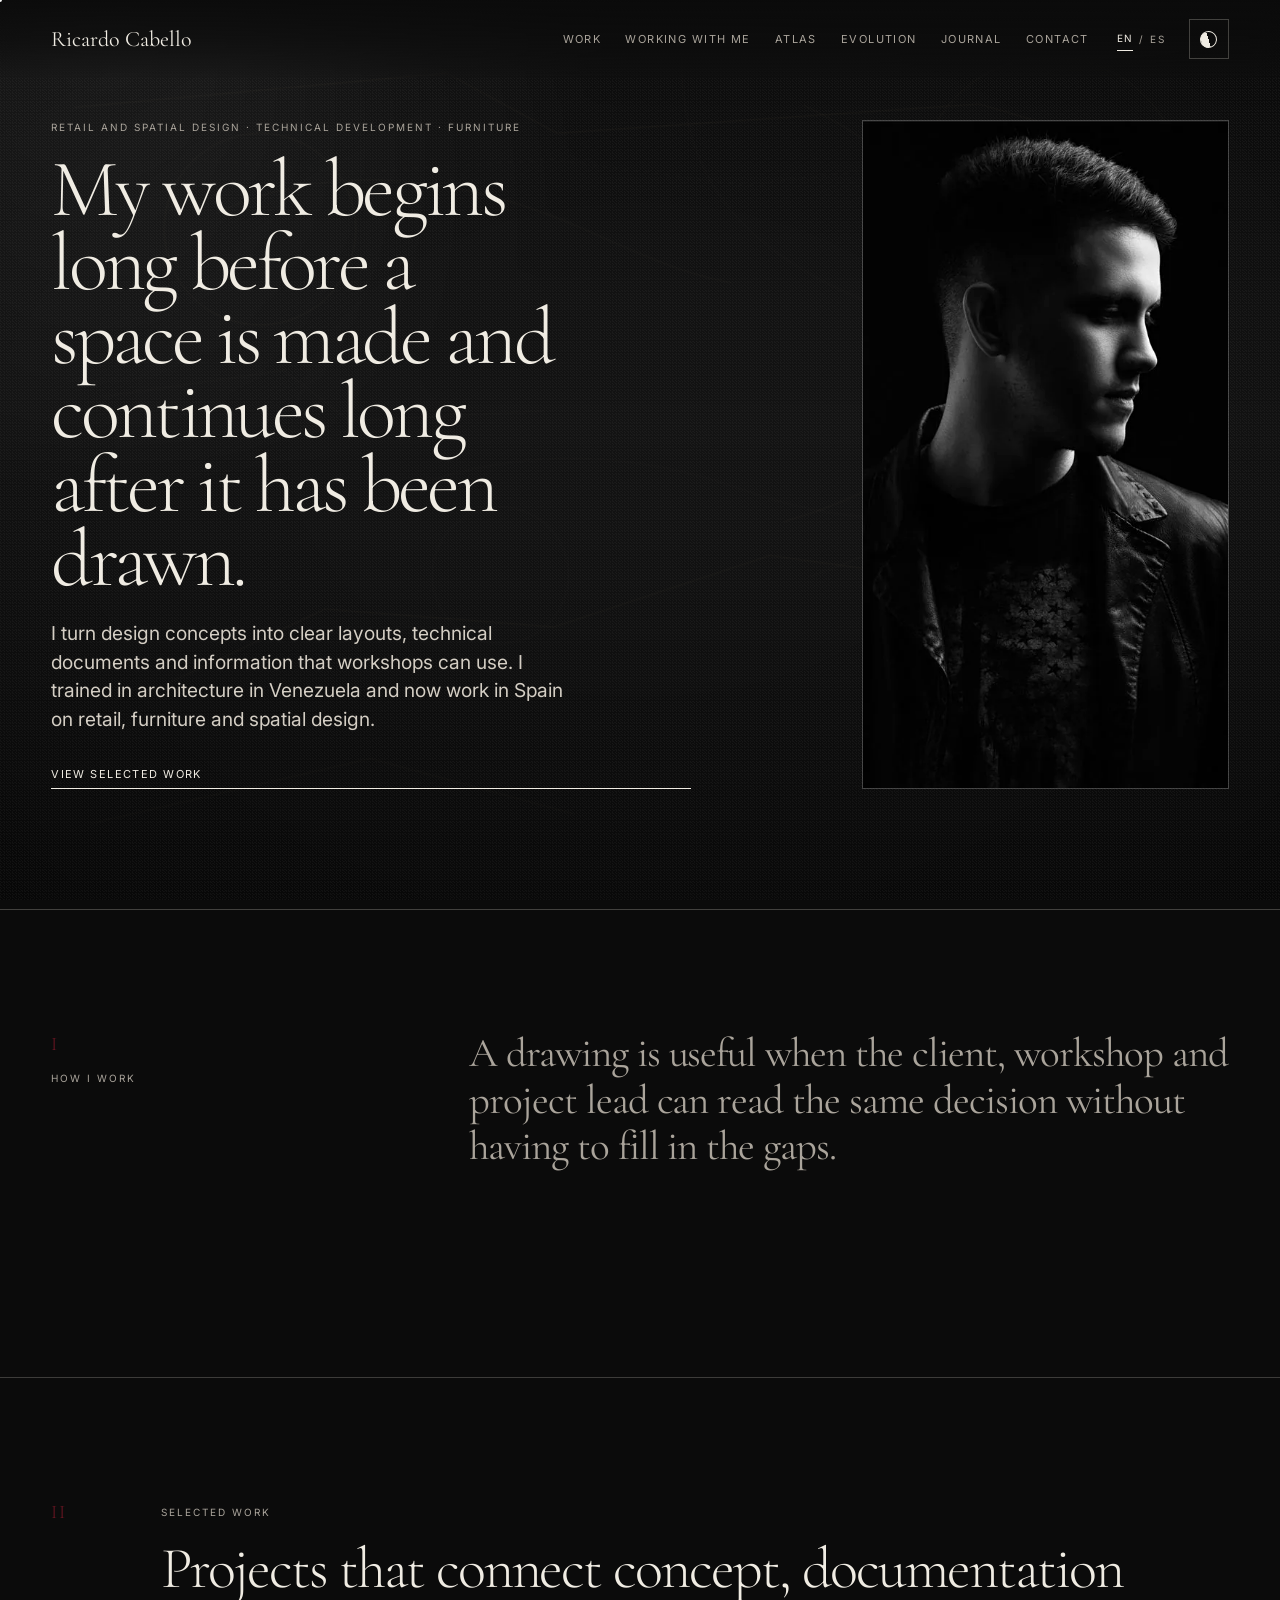
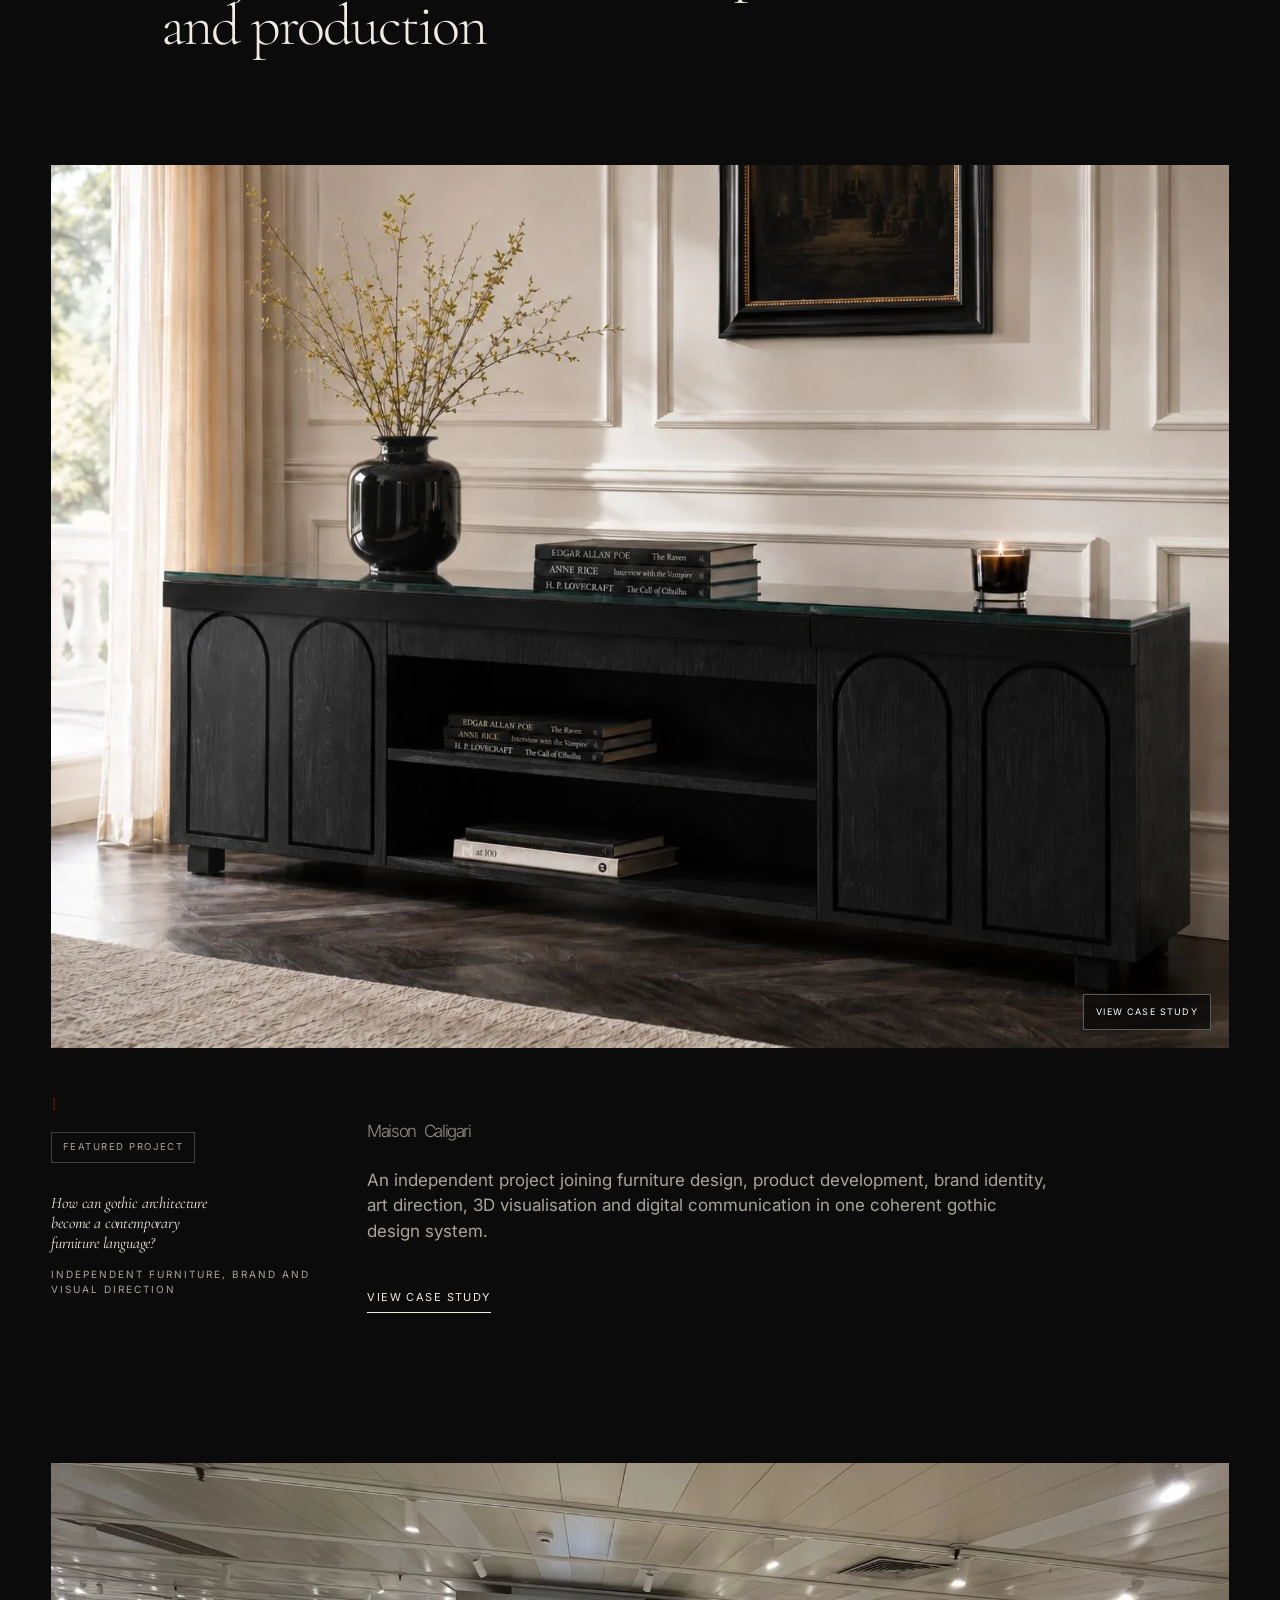
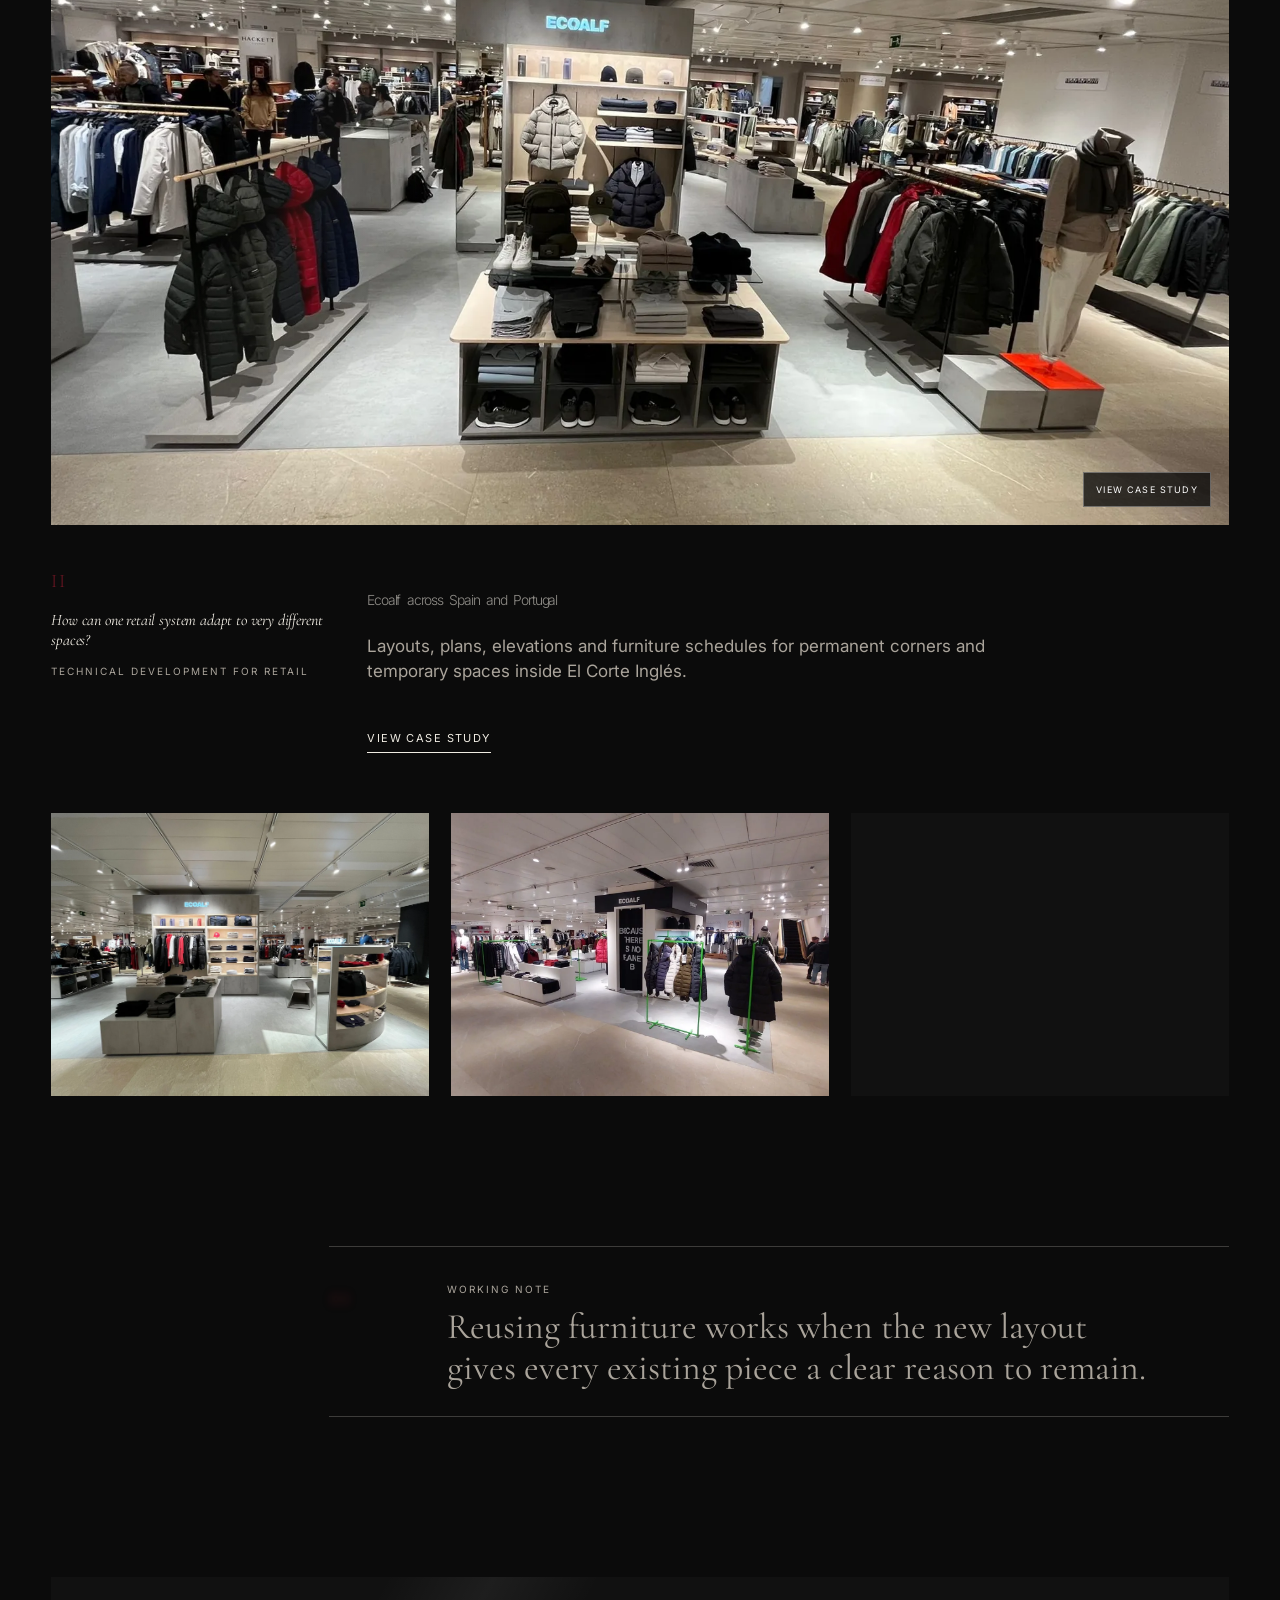
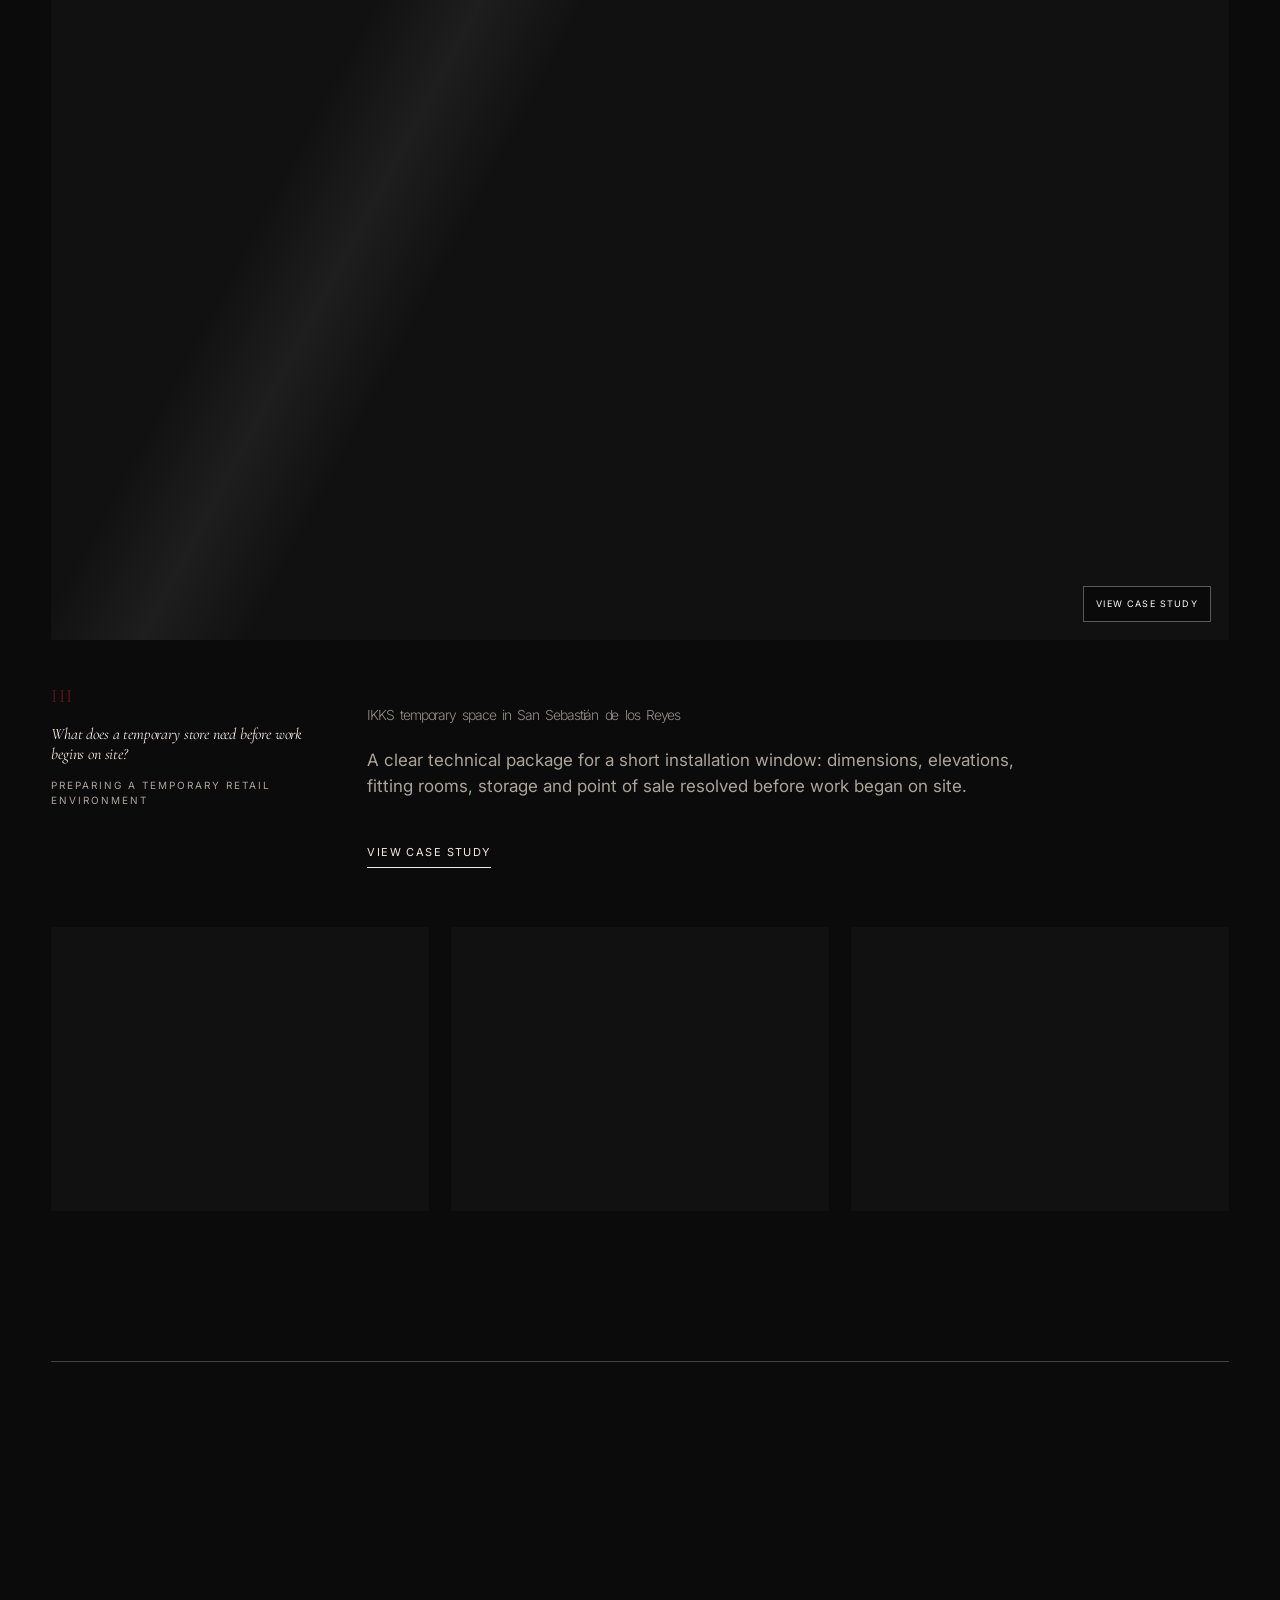
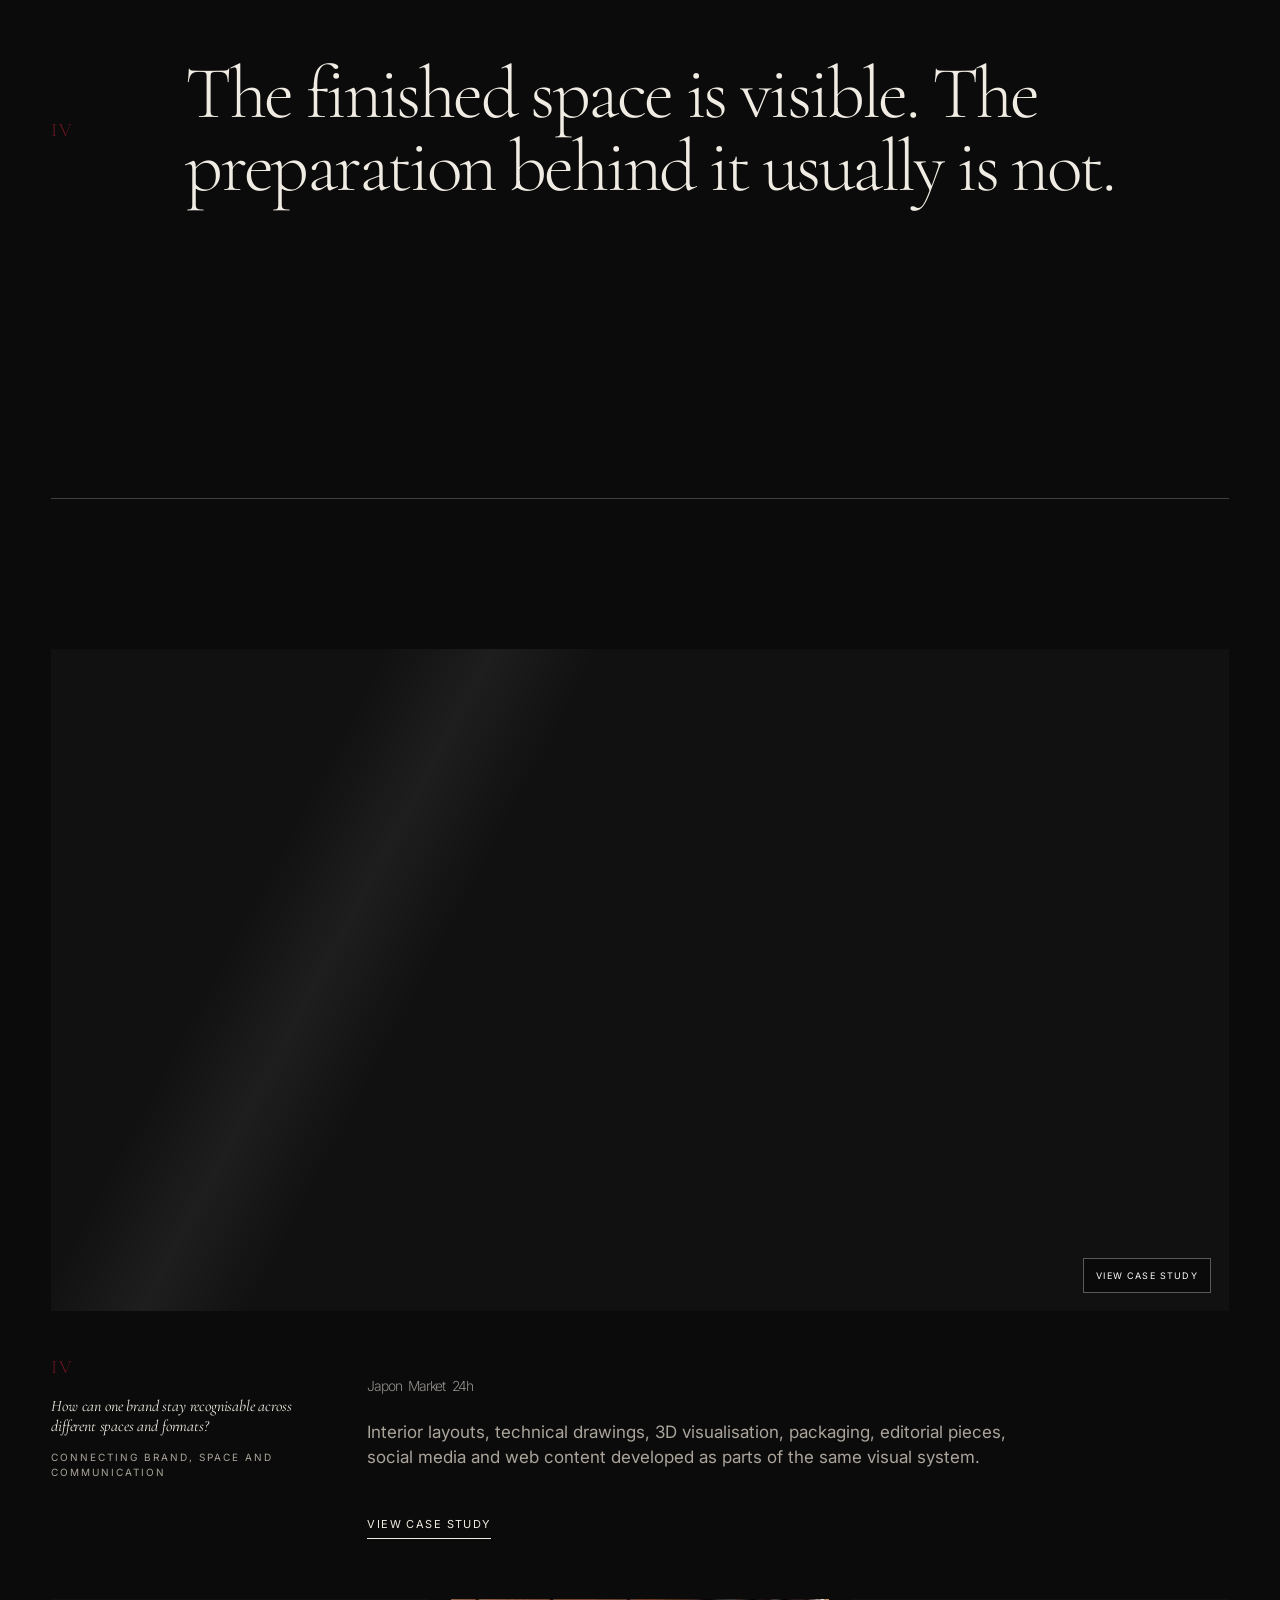
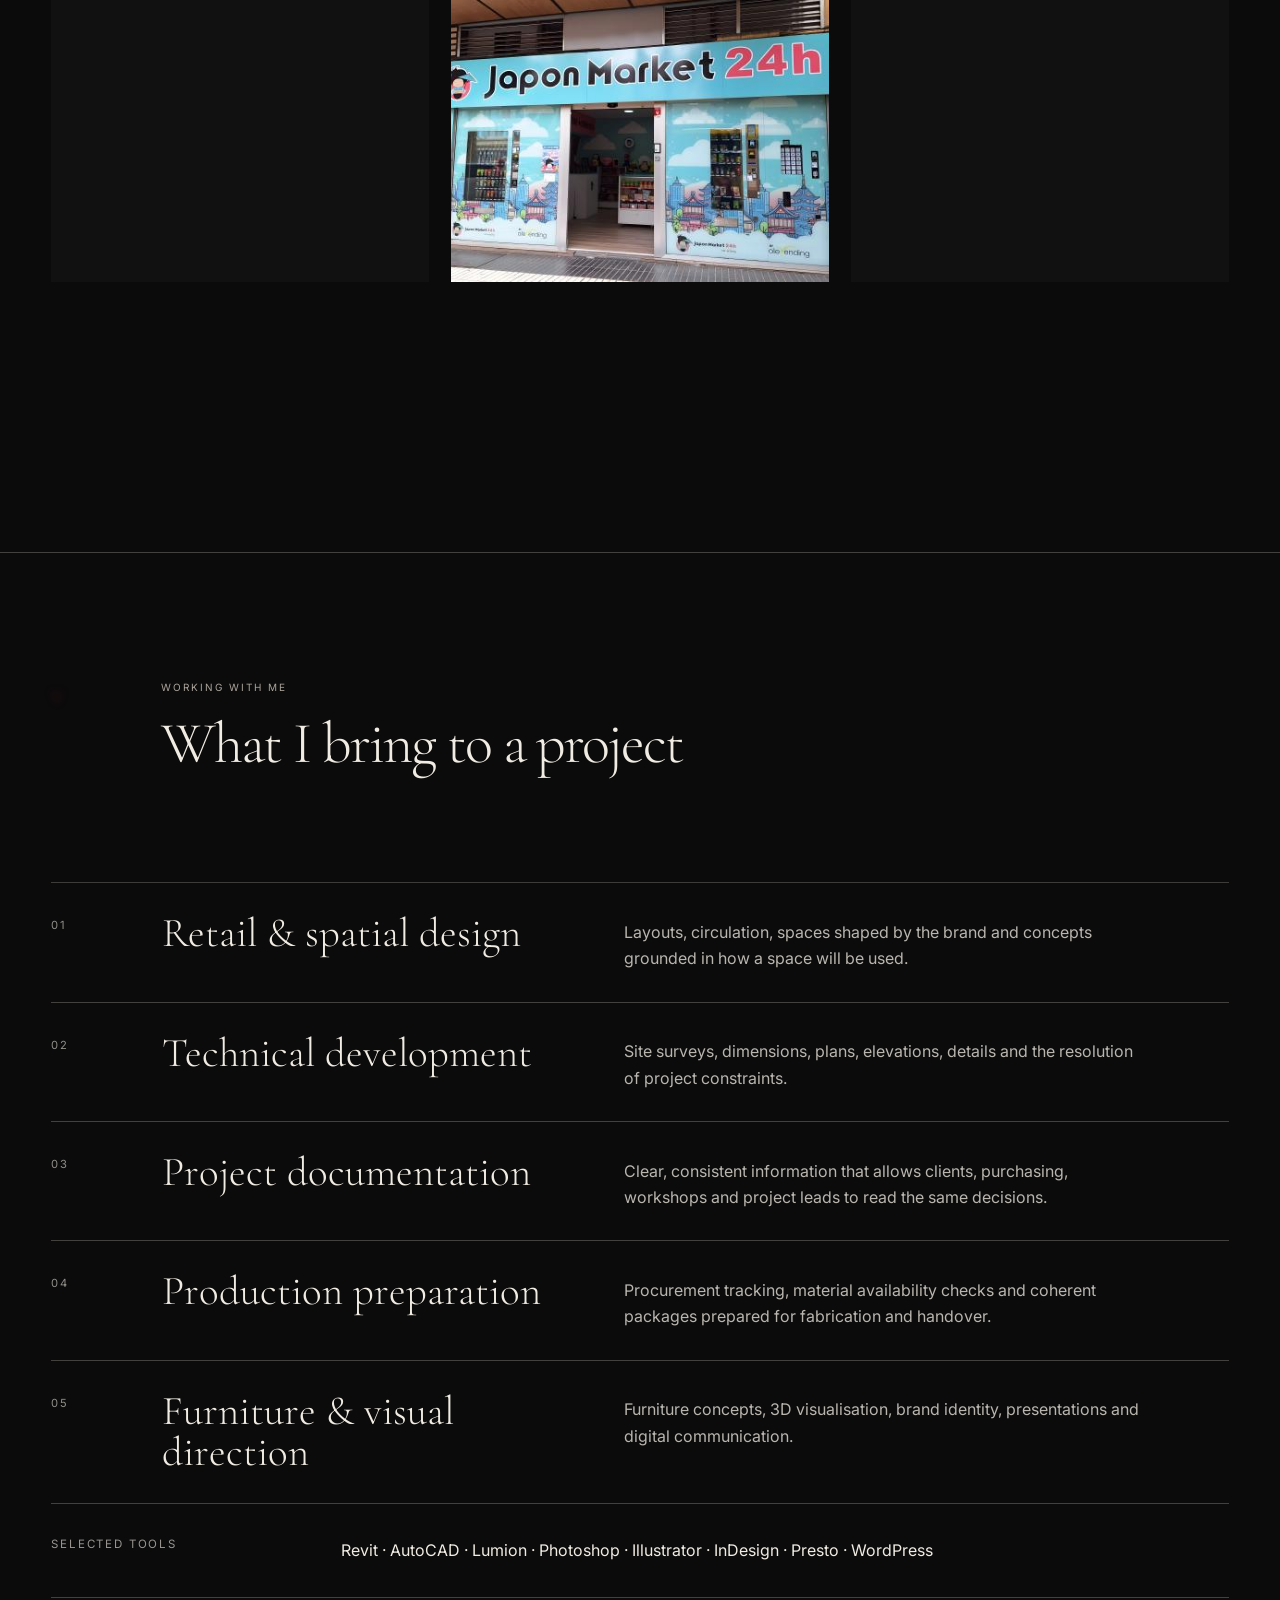
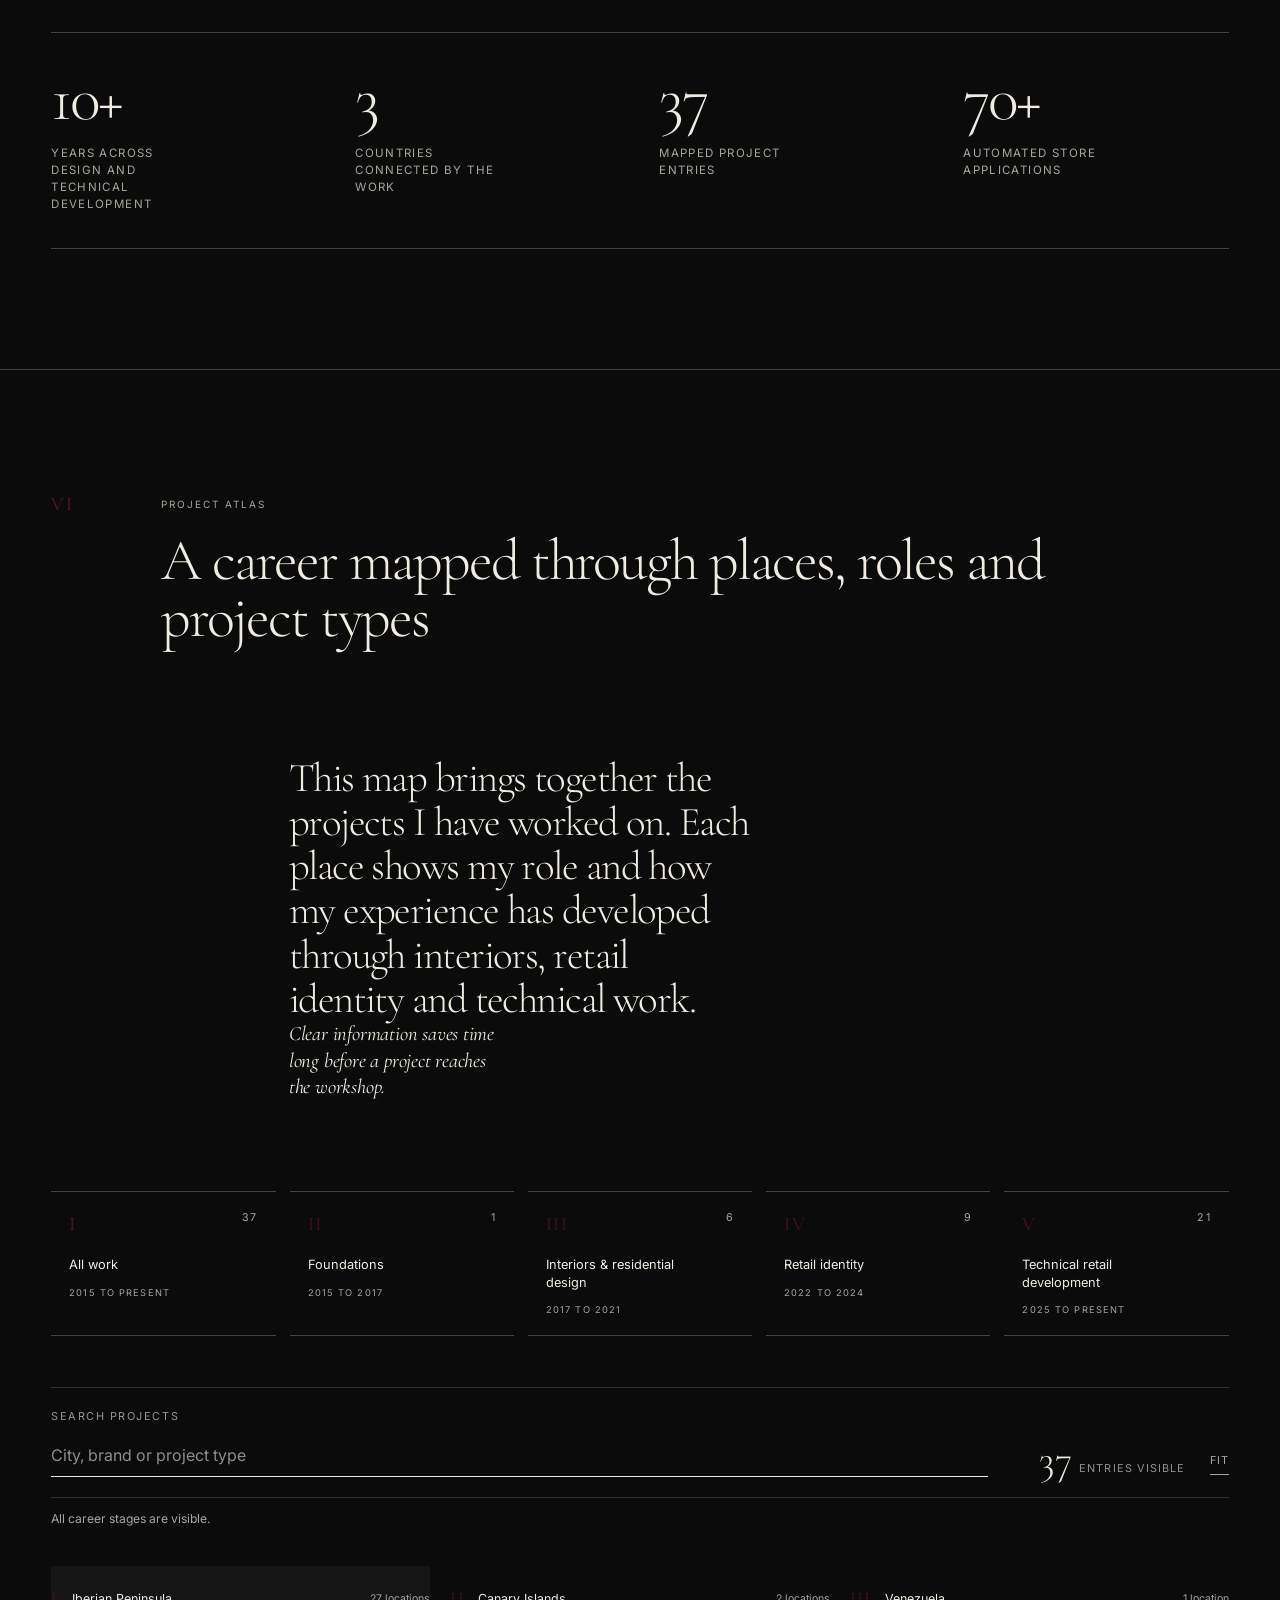
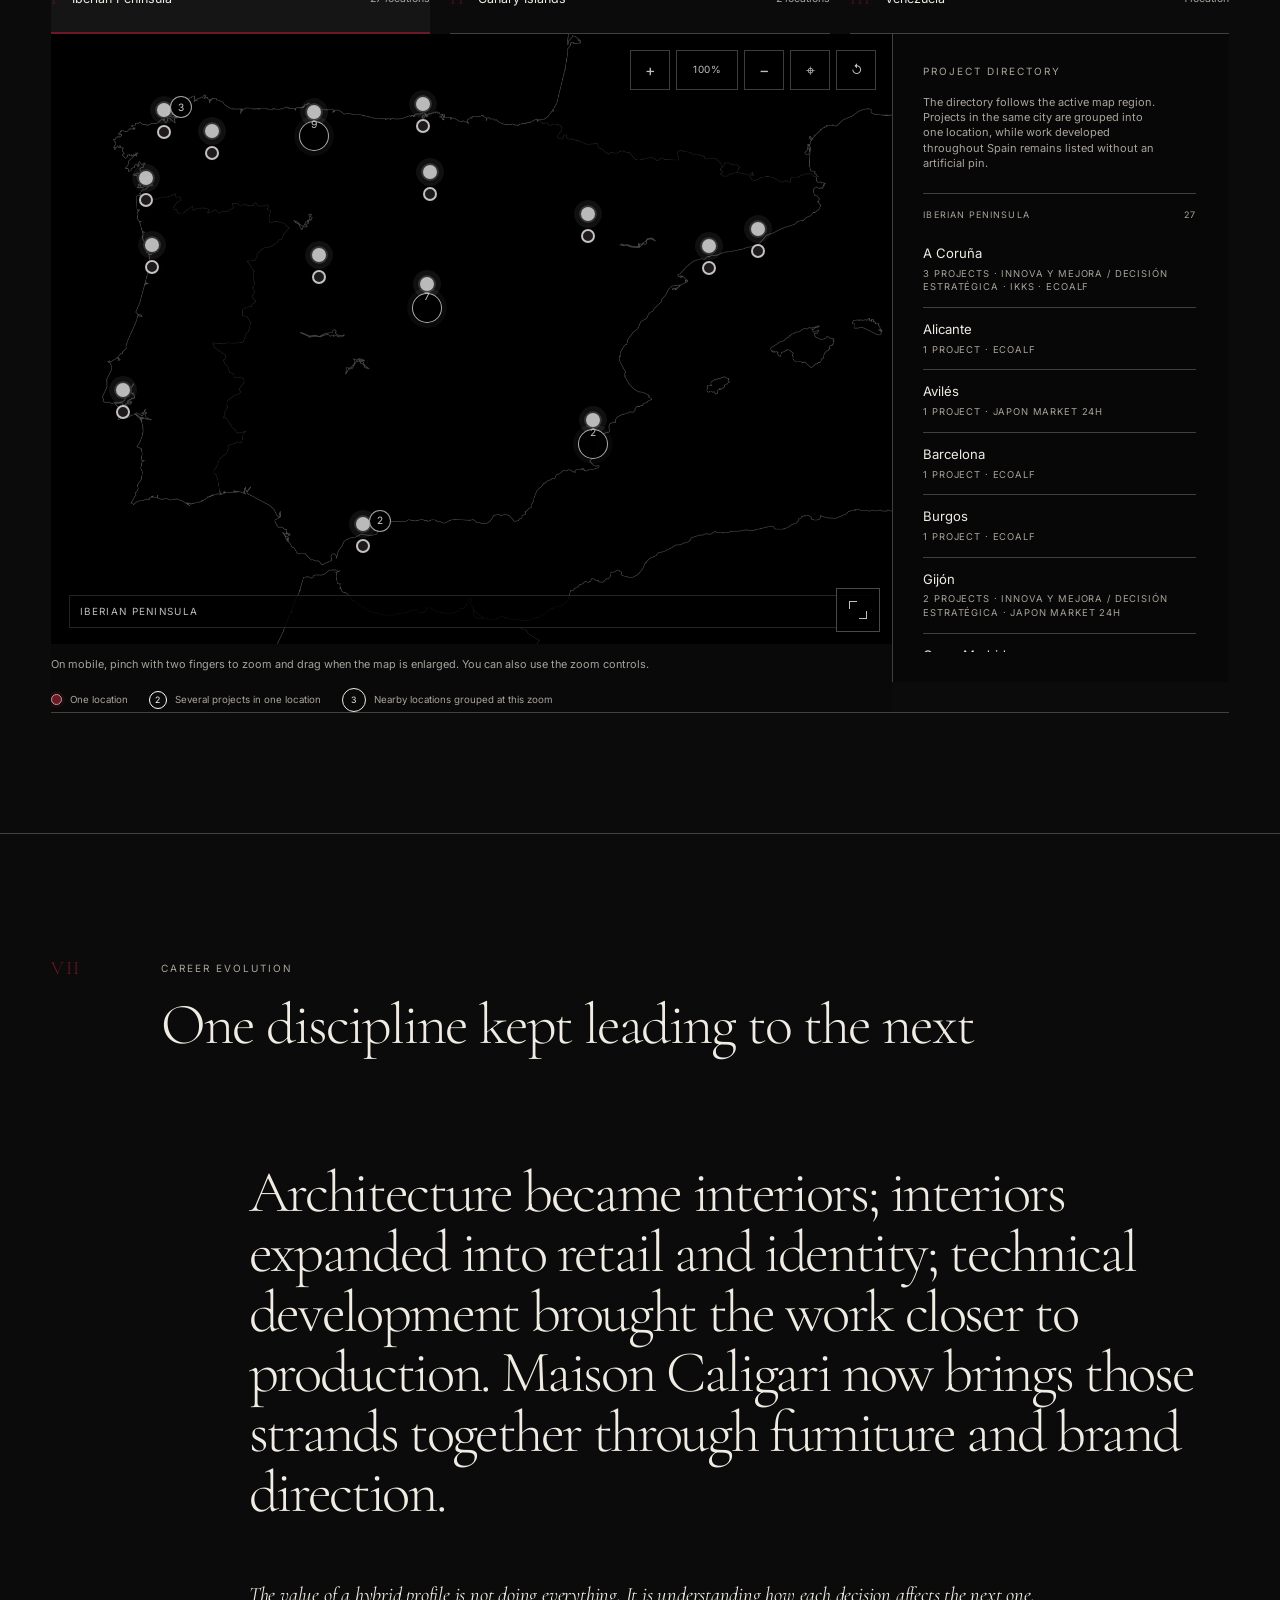
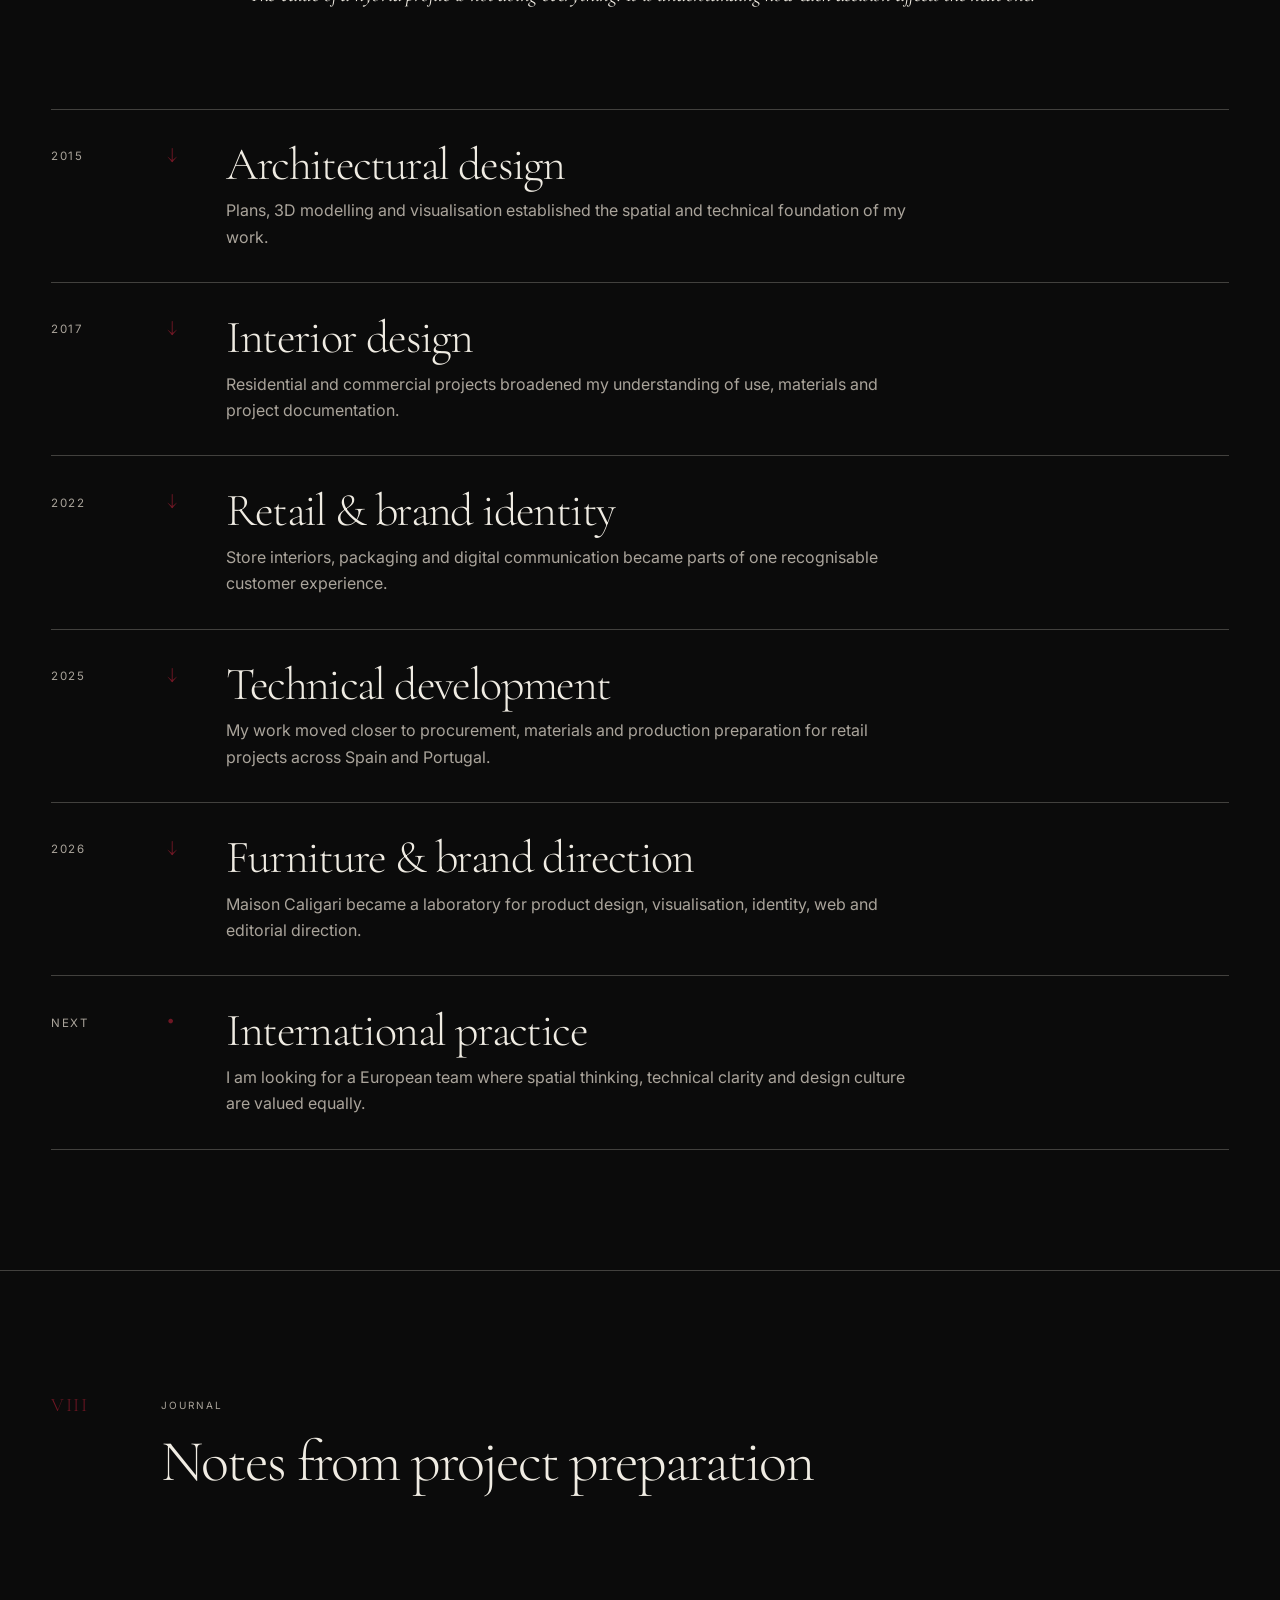
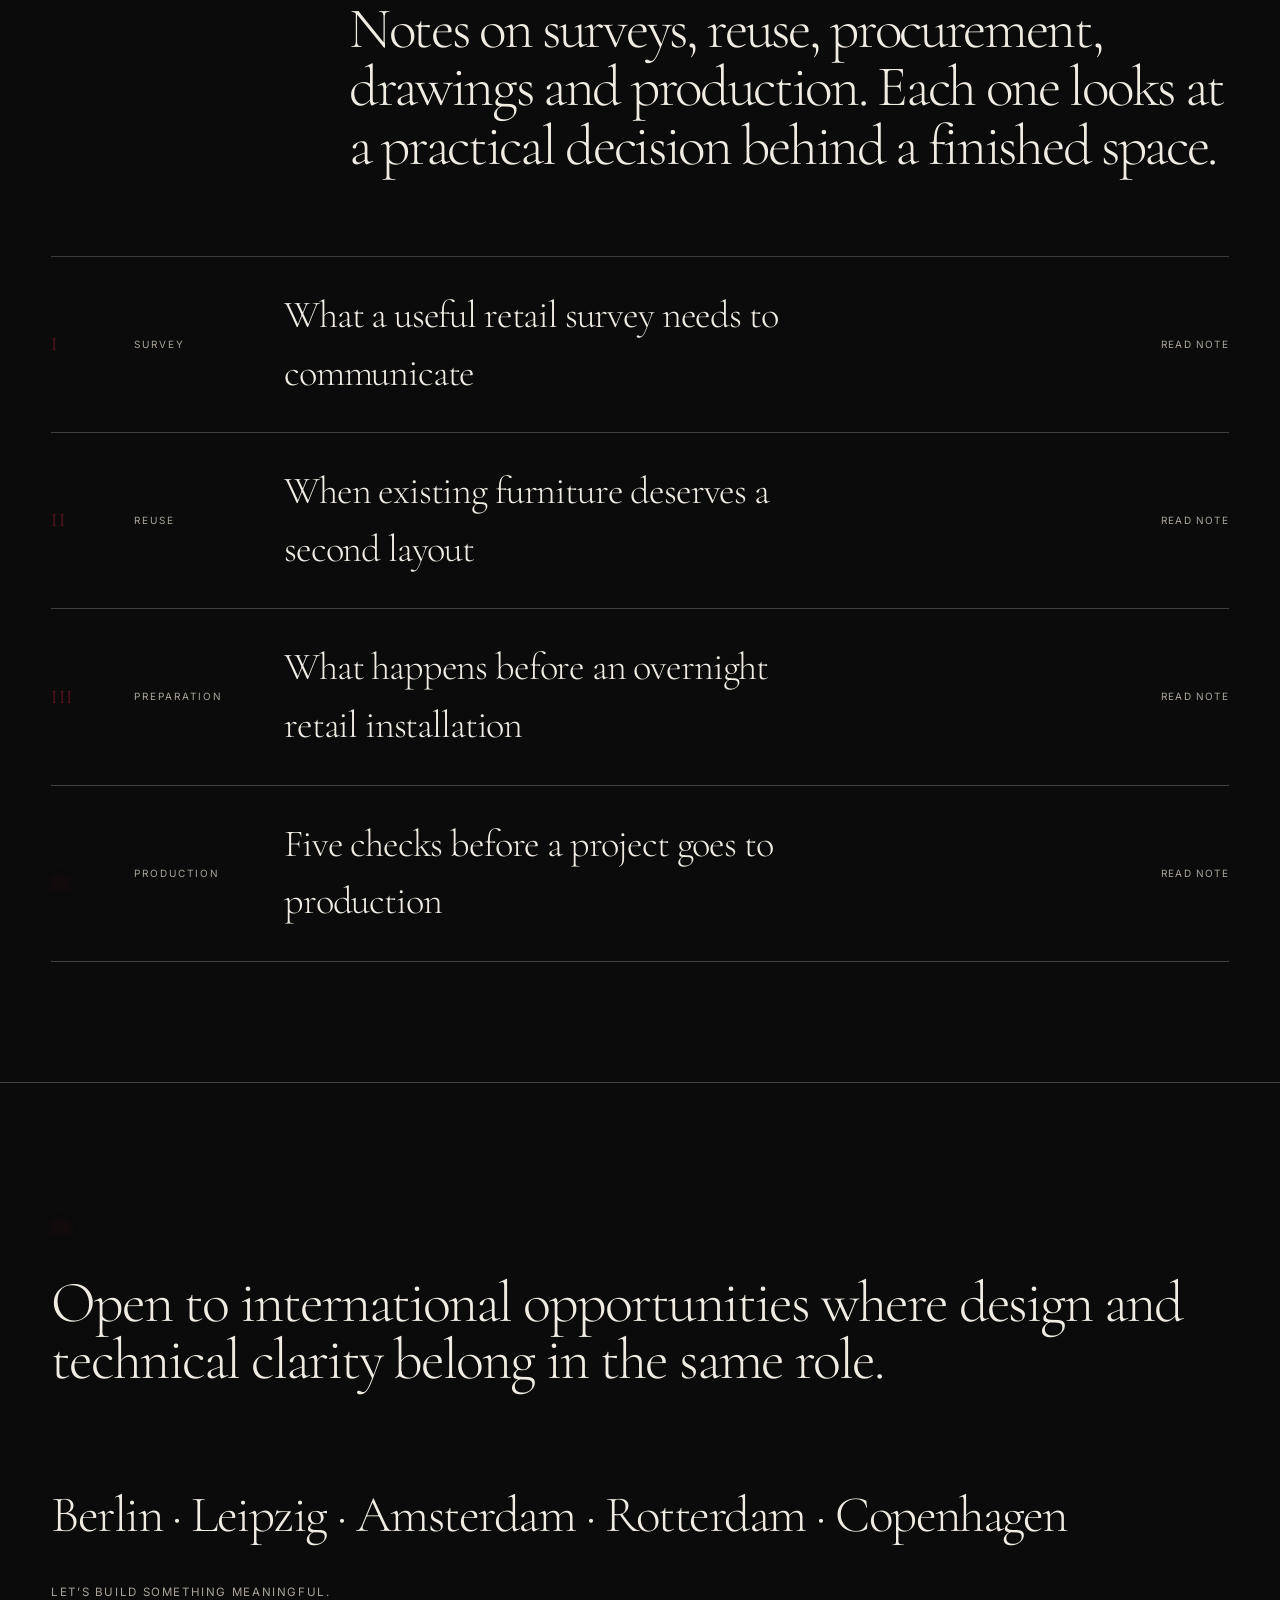
==== commit 97771863: "Add files via upload" ====
--- a/index.html
+++ b/index.html
@@ -10,7 +10,7 @@
 <link href="https://fonts.googleapis.com" rel="preconnect"/>
 <link crossorigin="" href="https://fonts.gstatic.com" rel="preconnect"/>
 <link href="https://fonts.googleapis.com/css2?family=Cormorant+Garamond:wght@300;400&amp;family=Inter:wght@300;400;500&amp;display=swap" rel="stylesheet"/>
-<link href="css/main.css?v=20260723-editorial-gallery-final-v1" rel="stylesheet"/>
+<link href="css/main.css?v=20260723-ambient-sketch-v2" rel="stylesheet"/>
 <noscript><style>.page-loader{display:none!important}.reveal,.roman-reveal{opacity:1!important;transform:none!important;filter:none!important}</style></noscript><link href="https://www.rcabello.com/" rel="canonical"/><link href="favicon.svg" rel="icon" type="image/svg+xml"/><link href="images/ricardo-cabello-og.jpg" rel="apple-touch-icon"/><meta content="website" property="og:type"/><meta content="Ricardo Cabello | Retail &amp; Spatial Designer" property="og:title"/><meta content="Portfolio of Ricardo Cabello, a retail and spatial designer connecting concept, technical documentation, furniture and production preparation." property="og:description"/><meta content="https://www.rcabello.com/" property="og:url"/><meta content="https://www.rcabello.com/images/ricardo-cabello-og.jpg" property="og:image"/><meta content="summary_large_image" name="twitter:card"/><meta content="Ricardo Cabello | Retail &amp; Spatial Designer" name="twitter:title"/><meta content="Portfolio of Ricardo Cabello, a retail and spatial designer connecting concept, technical documentation, furniture and production preparation." name="twitter:description"/><meta content="https://www.rcabello.com/images/ricardo-cabello-og.jpg" name="twitter:image"/></head>
 <body class="theme-dark" data-page="home"><a class="skip-link" data-i18n="skipContent" href="#top">Skip to content</a>
 <div aria-hidden="true" class="ambient-background">
@@ -73,6 +73,7 @@
 <div><span class="roman roman-reveal">I</span><span class="featured-badge" data-i18n="featuredProject">Featured project</span><span class="project-question" data-i18n="maisonQuestion">How can gothic architecture become a contemporary furniture language?</span><span class="eyebrow" data-i18n="maisonLabel">Independent furniture, brand and visual direction</span></div>
 <div><h3><a aria-label="Open the Maison Caligari case study" class="project-title-link project-link" data-i18n-aria="ariaMaison" href="projects/maison-caligari.html"><span data-i18n="maisonTitle">Maison Caligari</span></a></h3><p data-i18n="maisonBody">An independent project joining furniture design, product development, brand identity, art direction, 3D visualisation and digital communication in one coherent gothic design system.</p><a class="text-link project-link" data-i18n="openCase" href="projects/maison-caligari.html">View case study</a></div>
 </div>
+
 </article>
 <article class="editorial-project reveal" data-bg="ecoalf">
 <a aria-label="Open the Ecoalf case study" class="project-image protected-media project-link" data-i18n-aria="ariaEcoalf" href="projects/ecoalf.html" style="--image:url('images/ecoalf/vigo-man/ecoalf-man-vigo-built-exterior-cover.webp')"><img alt="Ecoalf retail project" class="project-media-photo protected-media" decoding="async" draggable="false" height="1023" loading="lazy" src="images/ecoalf/vigo-man/ecoalf-man-vigo-built-exterior-cover.webp" width="1800"/><span class="project-open-hint"><span data-i18n="openCase">View case study</span></span></a>
@@ -125,7 +126,7 @@
 <div><span class="eyebrow" data-i18n="practiceLabel">Working with me</span><h2 data-i18n="practiceTitle">What I bring to a project</h2></div>
 </div>
 <div class="practice-grid reveal"><article><span class="practice-index">01</span><h3 data-i18n="practiceDesignTitle">Retail &amp; spatial design</h3><p data-i18n="practiceDesignBody">Layouts, circulation, spaces shaped by the brand and concepts grounded in how a space will be used.</p></article><article><span class="practice-index">02</span><h3 data-i18n="practiceTechnicalTitle">Technical development</h3><p data-i18n="practiceTechnicalBody">Site surveys, dimensions, plans, elevations, details and the resolution of project constraints.</p></article><article><span class="practice-index">03</span><h3 data-i18n="practiceDocumentationTitle">Project documentation</h3><p data-i18n="practiceDocumentationBody">Clear, consistent information that allows clients, purchasing, workshops and project leads to read the same decisions.</p></article><article><span class="practice-index">04</span><h3 data-i18n="practiceProductionTitle">Production preparation</h3><p data-i18n="practiceProductionBody">Procurement tracking, material availability checks and coherent packages prepared for fabrication and handover.</p></article><article><span class="practice-index">05</span><h3 data-i18n="practiceVisualTitle">Furniture &amp; visual direction</h3><p data-i18n="practiceVisualBody">Furniture concepts, 3D visualisation, brand identity, presentations and digital communication.</p></article></div>
-<div class="practice-tools reveal"><span data-i18n="practiceToolsLabel">Selected tools</span><p>Revit · AutoCAD · Lumion · Photoshop · Illustrator · InDesign · Presto · WordPress</p></div><div class="career-snapshot reveal"><div><strong>10+</strong><span data-i18n="metricYears">years across design and technical development</span></div><div><strong>3</strong><span data-i18n="metricCountries">countries connected by the work</span></div><div><strong>34</strong><span data-i18n="metricEntries">mapped project entries</span></div><div><strong>70+</strong><span data-i18n="metricApplications">automated store applications</span></div></div>
+<div class="practice-tools reveal"><span data-i18n="practiceToolsLabel">Selected tools</span><p>Revit · AutoCAD · Lumion · Photoshop · Illustrator · InDesign · Presto · WordPress</p></div><div class="career-snapshot reveal"><div><strong>10+</strong><span data-i18n="metricYears">years across design and technical development</span></div><div><strong>3</strong><span data-i18n="metricCountries">countries connected by the work</span></div><div><strong>37</strong><span data-i18n="metricEntries">mapped project entries</span></div><div><strong>70+</strong><span data-i18n="metricApplications">automated store applications</span></div></div>
 </section>
 <section class="built-work section-shell" data-bg="map" id="map">
 <div class="section-title editorial-title">
@@ -148,12 +149,12 @@
 </div>
 <div aria-label="Search the atlas and control the current view" class="atlas-toolbar reveal" data-i18n-aria="atlasToolbarLabel" role="search">
 <div class="atlas-search-wrap"><label data-i18n="atlasSearchLabel" for="atlas-search">Search projects</label><div class="atlas-search-field"><input autocomplete="off" data-i18n-placeholder="atlasSearchPlaceholder" enterkeyhint="search" id="atlas-search" placeholder="City, brand or project type" type="search"/><button aria-label="Clear search" class="atlas-search-clear" data-i18n-aria="clearSearch" type="button">×</button></div></div>
-<div class="atlas-toolbar-meta"><div aria-live="polite" class="atlas-result-count"><strong id="atlas-result-number">34</strong><span data-i18n="atlasEntriesVisible" id="atlas-result-label">entries visible</span></div><div class="atlas-toolbar-actions"><button aria-label="Fit visible locations" class="atlas-fit" data-i18n="fitResultsShort" data-i18n-aria="fitResults" data-zoom-action="fit" id="atlas-fit" type="button">Fit</button><button class="atlas-reset" data-i18n="atlasReset" id="atlas-reset" type="button">Reset filters</button></div></div>
+<div class="atlas-toolbar-meta"><div aria-live="polite" class="atlas-result-count"><strong id="atlas-result-number">37</strong><span data-i18n="atlasEntriesVisible" id="atlas-result-label">entries visible</span></div><div class="atlas-toolbar-actions"><button aria-label="Fit visible locations" class="atlas-fit" data-i18n="fitResultsShort" data-i18n-aria="fitResults" data-zoom-action="fit" id="atlas-fit" type="button">Fit</button><button class="atlas-reset" data-i18n="atlasReset" id="atlas-reset" type="button">Reset filters</button></div></div>
 </div>
 <p aria-live="polite" class="atlas-active-summary" data-i18n="atlasActiveAll" id="atlas-active-summary">All career stages are visible.</p>
 <p class="atlas-empty-state" data-i18n="atlasNoResults" hidden="" id="atlas-empty-state">No entries match the current search and career stage filter.</p>
 <div aria-label="Choose the map region" class="atlas-region-tabs" data-i18n-aria="regionTabsLabel" role="group">
-<button aria-pressed="true" class="atlas-region-tab active" data-atlas-region="peninsula" type="button"><span class="roman">I</span><span data-i18n="regionPeninsula">Iberian Peninsula</span><small data-region-count="">26 locations</small></button>
+<button aria-pressed="true" class="atlas-region-tab active" data-atlas-region="peninsula" type="button"><span class="roman">I</span><span data-i18n="regionPeninsula">Iberian Peninsula</span><small data-region-count="">27 locations</small></button>
 <button aria-pressed="false" class="atlas-region-tab" data-atlas-region="canary" type="button"><span class="roman">II</span><span data-i18n="regionCanary">Canary Islands</span><small data-region-count="">2 locations</small></button>
 <button aria-pressed="false" class="atlas-region-tab" data-atlas-region="venezuela" type="button"><span class="roman">III</span><span data-i18n="regionVenezuela">Venezuela</span><small data-region-count="">1 location</small></button>
 </div>
@@ -210,6 +211,6 @@
 <span>©<span id="year"></span>Ricardo Cabello</span>
 <span data-i18n="locationFooter">Gijón, Spain · Open to relocation</span>
 </footer>
-<script src="js/app.js?v=20260723-atlas-captions-final-v2"></script>
+<script src="js/app.js?v=20260723-editorial-gallery-final-v1"></script>
 </body>
 </html>
--- a/css/main.css
+++ b/css/main.css
@@ -1104,3 +1104,20 @@
 .project-photo-strip a:focus-visible{outline:2px solid var(--ink);outline-offset:5px}
 
 
+
+/* Ambient sketch-line overlays · 2026-07-23 */
+.ambient-background::before,.ambient-background::after{content:"";position:absolute;inset:0;pointer-events:none;background-repeat:no-repeat;background-position:center;background-size:cover;transition:opacity .8s ease,filter .8s ease,transform 1.4s ease;will-change:opacity,transform;transform:scale(1.015)}
+.ambient-gradient{z-index:0}
+.ambient-vignette{z-index:3}
+.ambient-grain{z-index:4}
+body:not(.theme-light) .ambient-background::before{z-index:1;opacity:.18;mix-blend-mode:screen;filter:blur(.15px);background-image:url("data:image/svg+xml,%3Csvg xmlns='http://www.w3.org/2000/svg' viewBox='0 0 1600 1200'%3E%3Cg fill='none' stroke='%23c7a15a' stroke-width='1.2' stroke-linecap='round' stroke-linejoin='round'%3E%3Cpath stroke-opacity='.22' d='M104 178 L562 136 L698 210 L1218 174 L1460 246'/%3E%3Cpath stroke-opacity='.18' d='M196 898 L412 796 L694 818 L960 730 L1278 774'/%3E%3Cpath stroke-opacity='.16' d='M1002 176 C1138 238 1216 348 1216 466 C1216 578 1122 646 978 688'/%3E%3Cpath stroke-opacity='.15' d='M280 308 C386 256 530 254 670 304 C752 332 824 378 912 394'/%3E%3Ccircle stroke-opacity='.17' cx='332' cy='328' r='118'/%3E%3Ccircle stroke-opacity='.14' cx='1306' cy='280' r='164'/%3E%3Cpath stroke-opacity='.2' d='M1112 864 L1322 864 L1408 938'/%3E%3Cpath stroke-opacity='.12' d='M124 1060 L468 980 L718 1048'/%3E%3C/g%3E%3C/svg%3E");}
+body:not(.theme-light) .ambient-background::after{z-index:2;opacity:.11;mix-blend-mode:screen;filter:blur(.35px);background-image:url("data:image/svg+xml,%3Csvg xmlns='http://www.w3.org/2000/svg' viewBox='0 0 1600 1200'%3E%3Cg fill='none' stroke='%23d4b377' stroke-width='1' stroke-linecap='round' stroke-linejoin='round'%3E%3Cpath stroke-opacity='.14' stroke-dasharray='3 10' d='M224 240 L454 258 L688 242 L930 274 L1186 242'/%3E%3Cpath stroke-opacity='.12' d='M852 106 C846 256 916 350 1082 418'/%3E%3Cpath stroke-opacity='.1' d='M472 664 C610 602 760 590 924 648 C1036 688 1132 694 1246 668'/%3E%3Cpath stroke-opacity='.12' d='M139 534 L362 502 L442 564 L682 552'/%3E%3Cpath stroke-opacity='.12' d='M1010 756 L1118 714 L1264 724 L1430 692'/%3E%3Ccircle stroke-opacity='.1' cx='628' cy='754' r='84'/%3E%3Ccircle stroke-opacity='.09' cx='1218' cy='784' r='118'/%3E%3C/g%3E%3C/svg%3E");}
+body.theme-light .ambient-background::before{z-index:1;opacity:.13;mix-blend-mode:multiply;filter:blur(.2px);background-image:url("data:image/svg+xml,%3Csvg xmlns='http://www.w3.org/2000/svg' viewBox='0 0 1600 1200'%3E%3Cg fill='none' stroke='%23888888' stroke-width='1.15' stroke-linecap='round' stroke-linejoin='round'%3E%3Cpath stroke-opacity='.14' d='M116 188 L564 148 L720 224 L1236 190 L1456 252'/%3E%3Cpath stroke-opacity='.1' d='M198 888 L410 792 L690 814 L958 726 L1270 766'/%3E%3Cpath stroke-opacity='.1' d='M996 180 C1132 242 1216 344 1216 462 C1216 574 1120 640 986 676'/%3E%3Cpath stroke-opacity='.09' d='M286 310 C390 258 530 258 666 306 C750 336 828 378 914 392'/%3E%3Ccircle stroke-opacity='.08' cx='332' cy='328' r='118'/%3E%3Ccircle stroke-opacity='.07' cx='1304' cy='280' r='164'/%3E%3Cpath stroke-opacity='.1' d='M1112 862 L1320 862 L1406 936'/%3E%3C/g%3E%3C/svg%3E");}
+body.theme-light .ambient-background::after{z-index:2;opacity:.08;mix-blend-mode:multiply;filter:blur(.45px);background-image:url("data:image/svg+xml,%3Csvg xmlns='http://www.w3.org/2000/svg' viewBox='0 0 1600 1200'%3E%3Cg fill='none' stroke='%23949494' stroke-width='1' stroke-linecap='round' stroke-linejoin='round'%3E%3Cpath stroke-opacity='.08' stroke-dasharray='2.5 11' d='M224 240 L454 258 L688 242 L930 274 L1186 242'/%3E%3Cpath stroke-opacity='.07' d='M850 112 C842 254 914 348 1080 416'/%3E%3Cpath stroke-opacity='.06' d='M474 664 C610 604 760 592 924 648 C1036 688 1132 694 1246 668'/%3E%3Cpath stroke-opacity='.06' d='M138 534 L362 502 L442 564 L682 552'/%3E%3Ccircle stroke-opacity='.05' cx='628' cy='754' r='84'/%3E%3Ccircle stroke-opacity='.05' cx='1218' cy='784' r='118'/%3E%3C/g%3E%3C/svg%3E");}
+body.theme-light .ambient-background::after,body.theme-light .ambient-background::before{transform:scale(1.01)}
+@media (max-width:900px){
+  body:not(.theme-light) .ambient-background::before{opacity:.14}
+  body:not(.theme-light) .ambient-background::after{opacity:.085}
+  body.theme-light .ambient-background::before{opacity:.1}
+  body.theme-light .ambient-background::after{opacity:.06}
+}
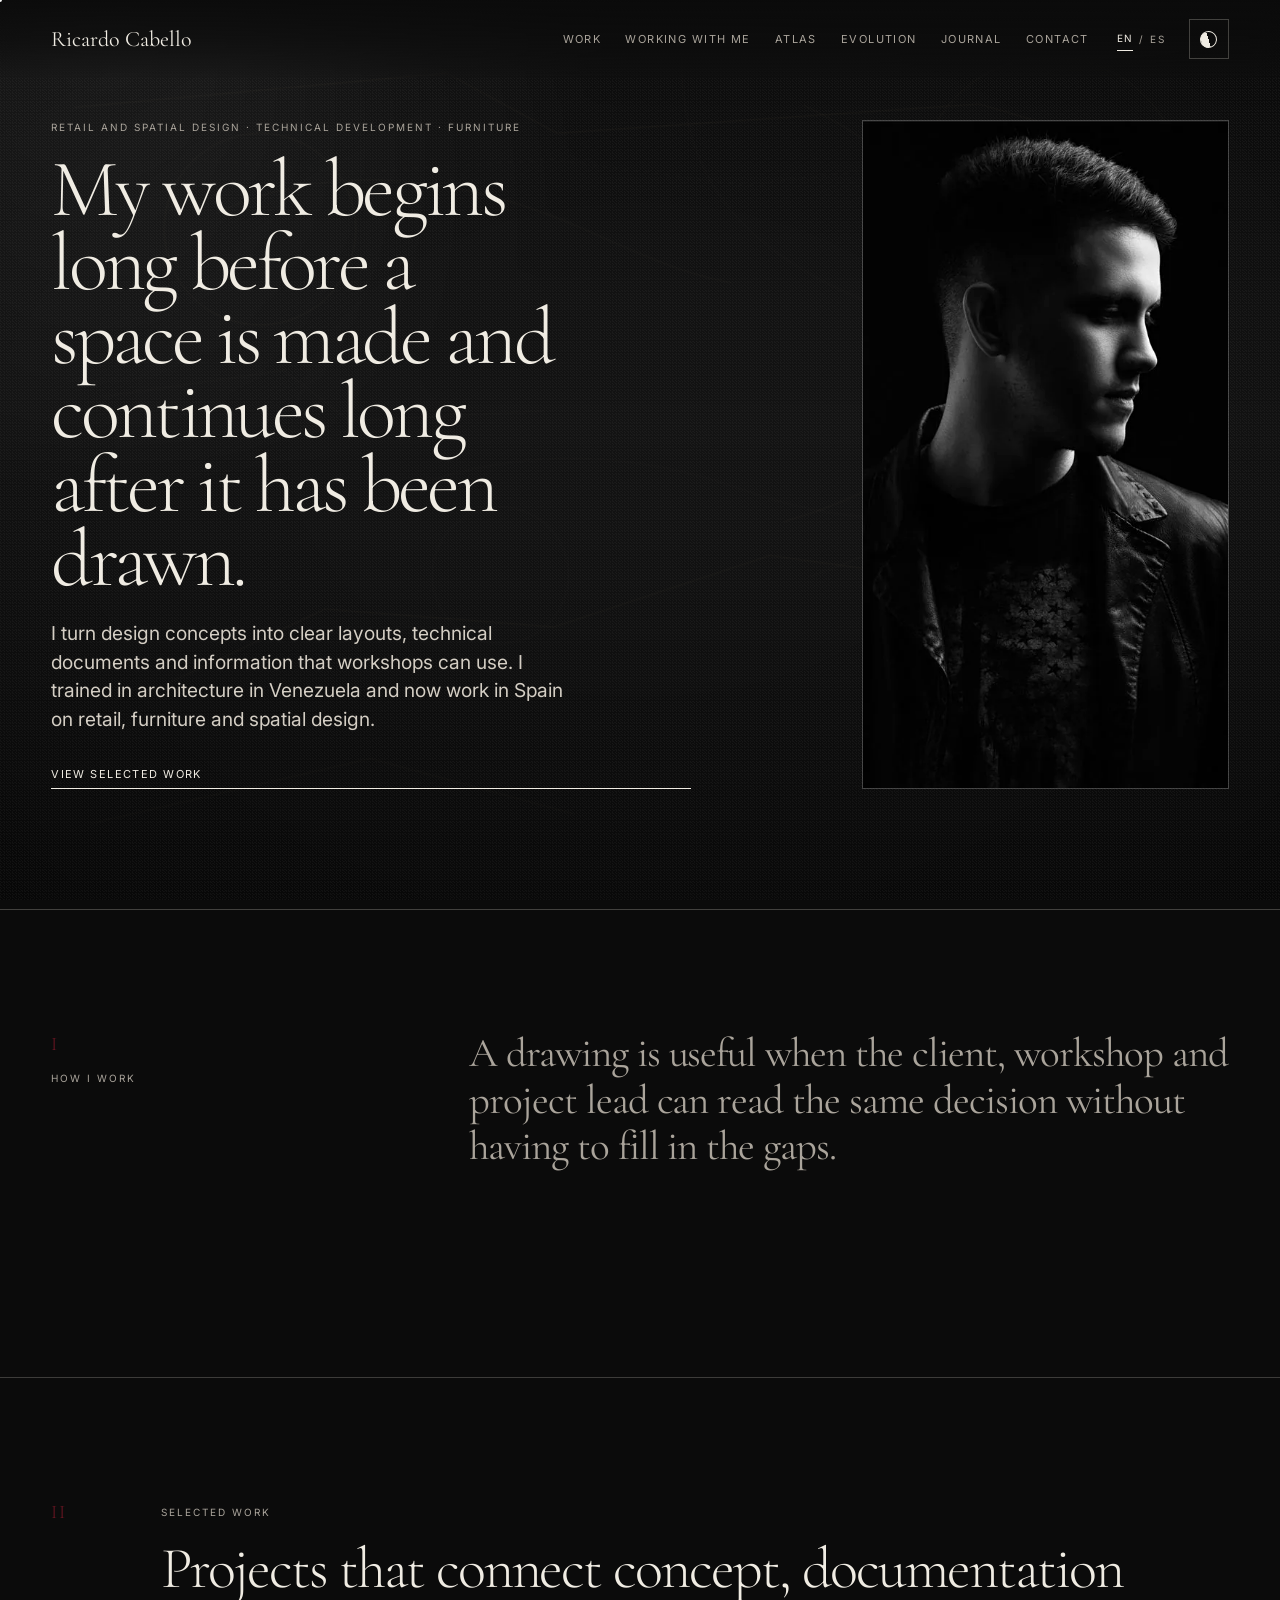
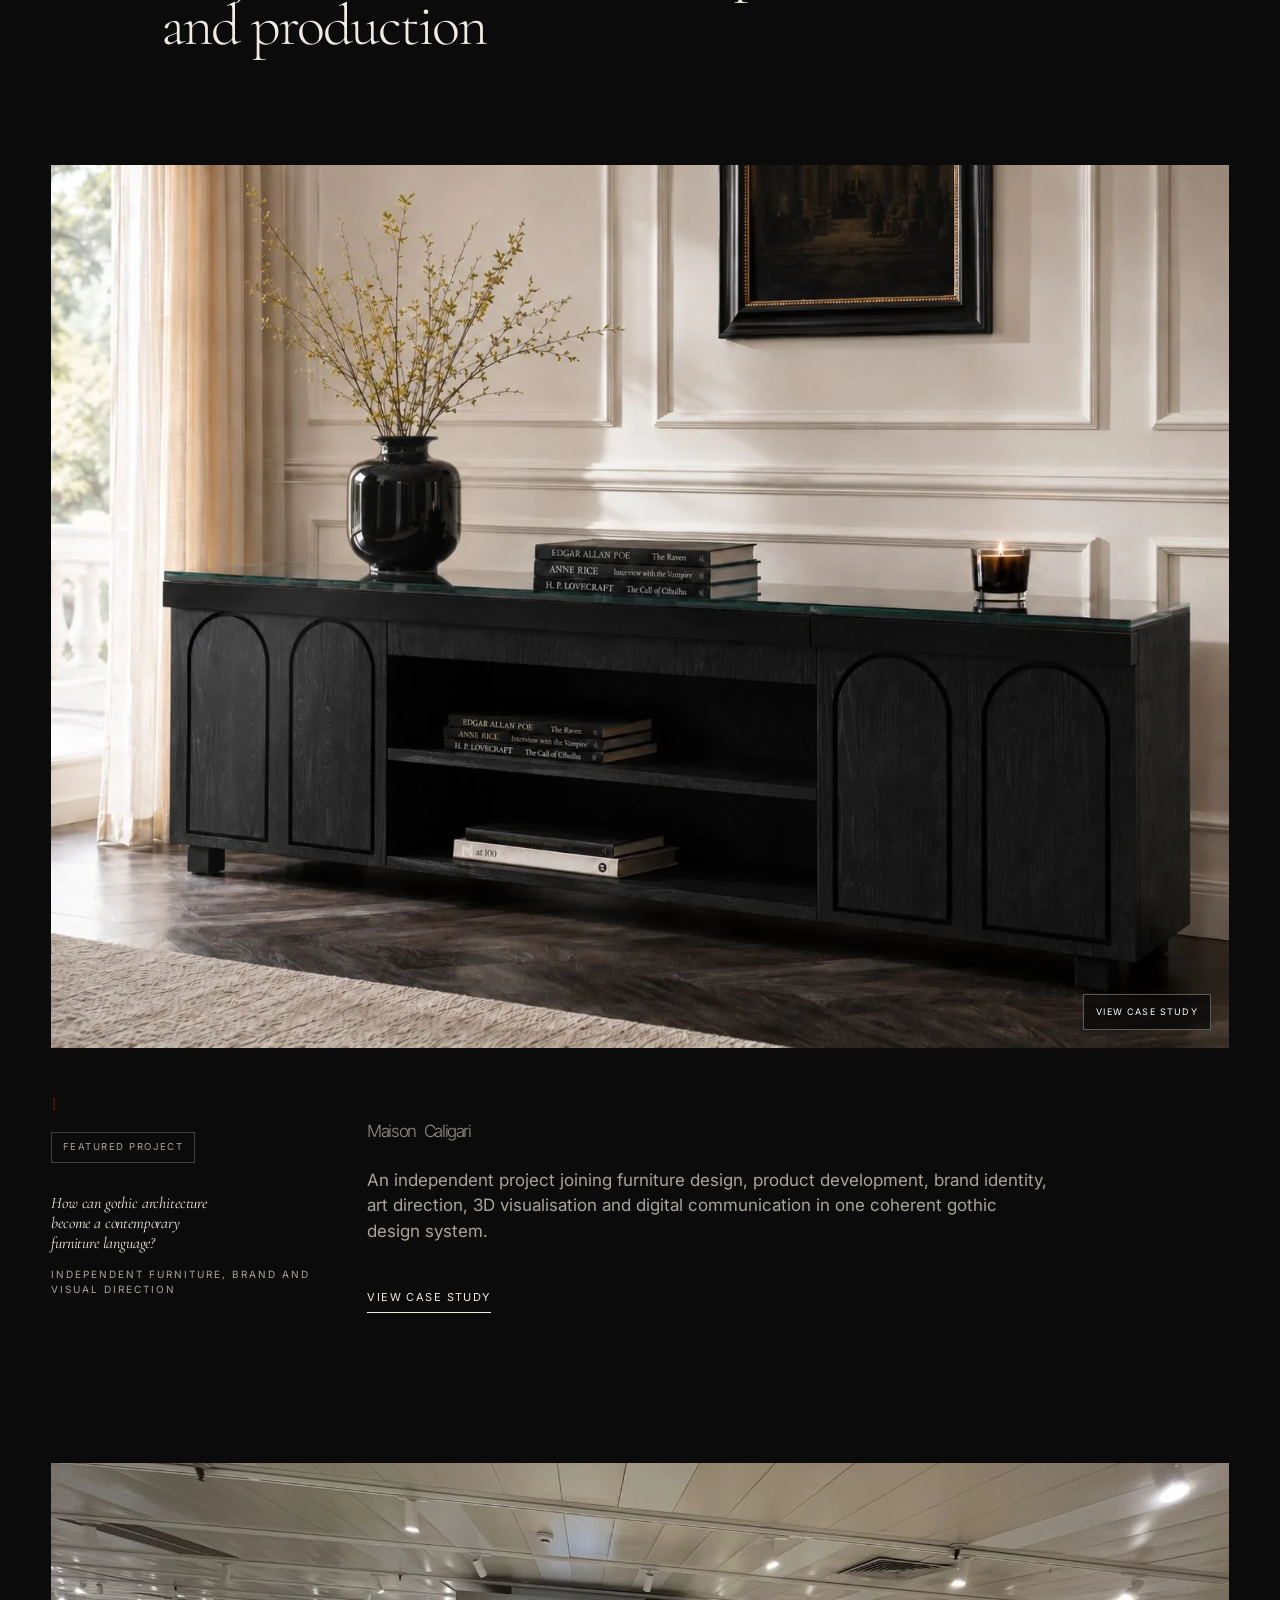
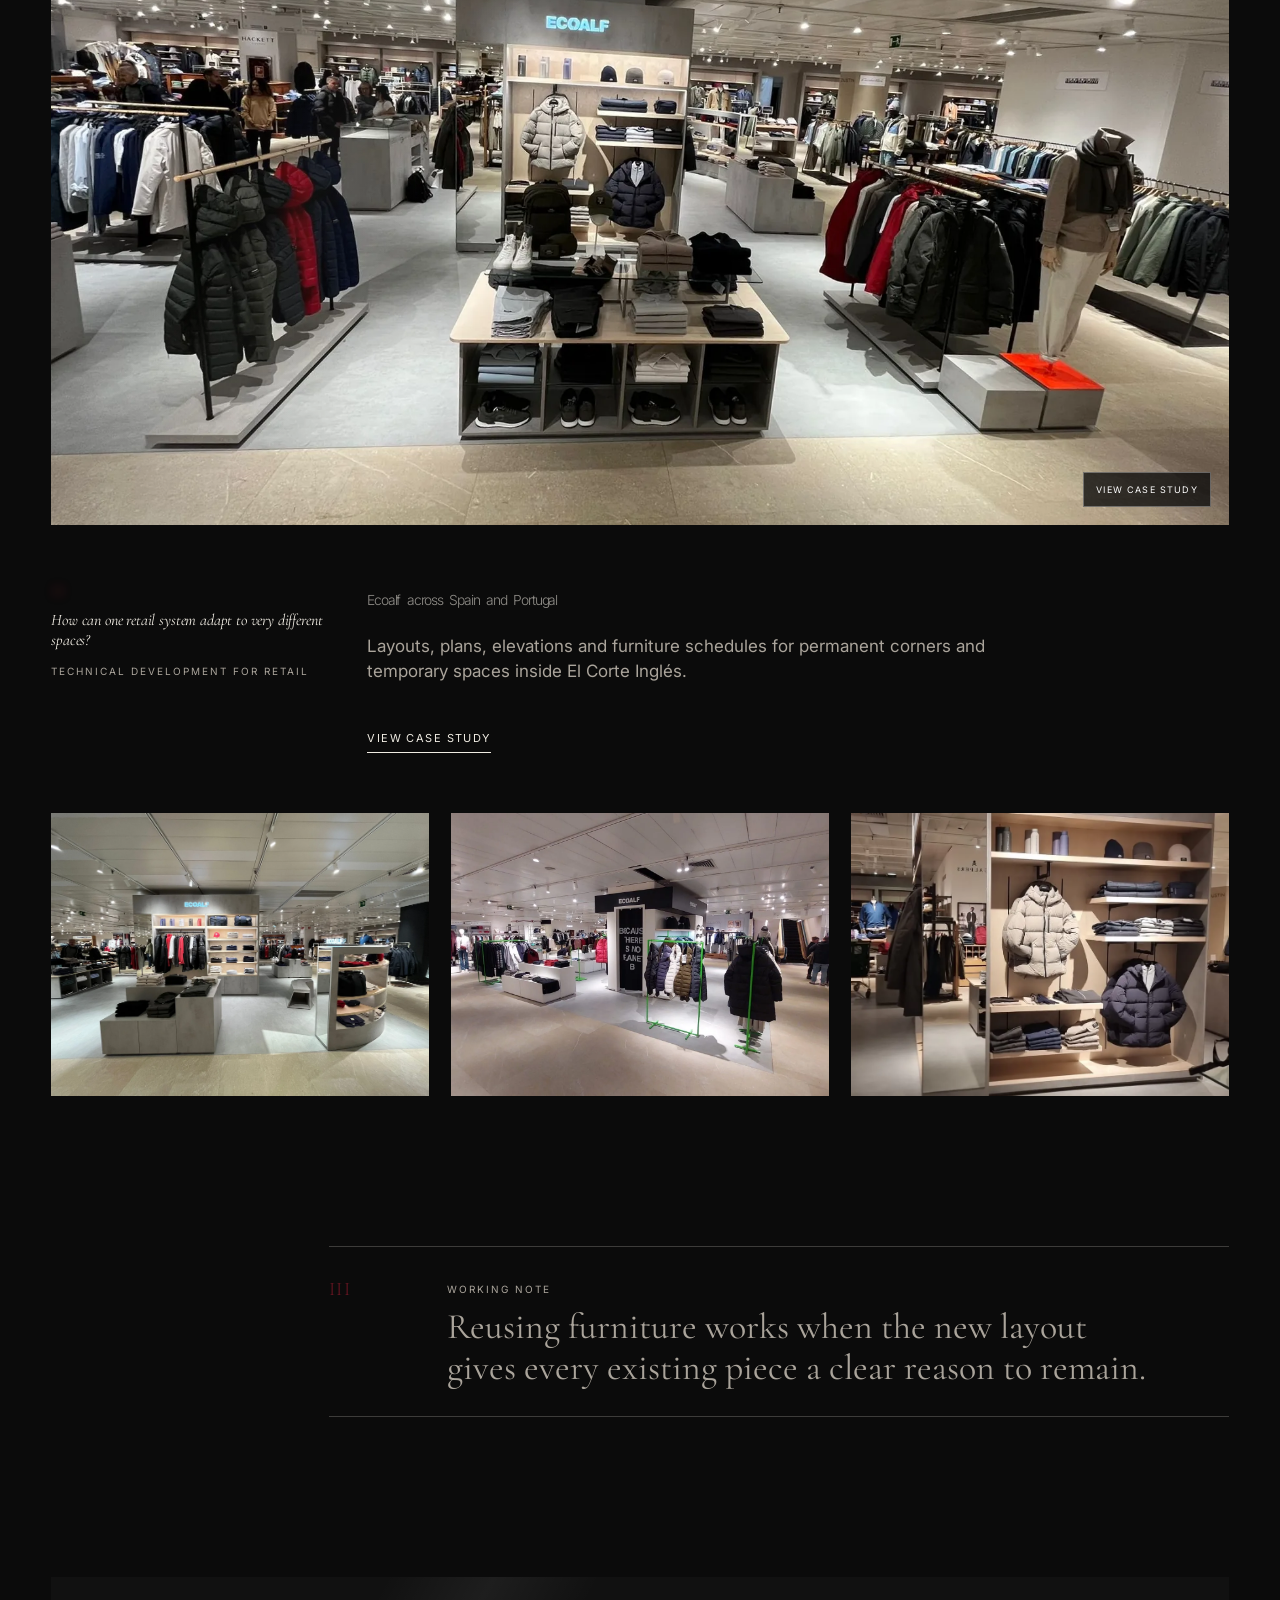
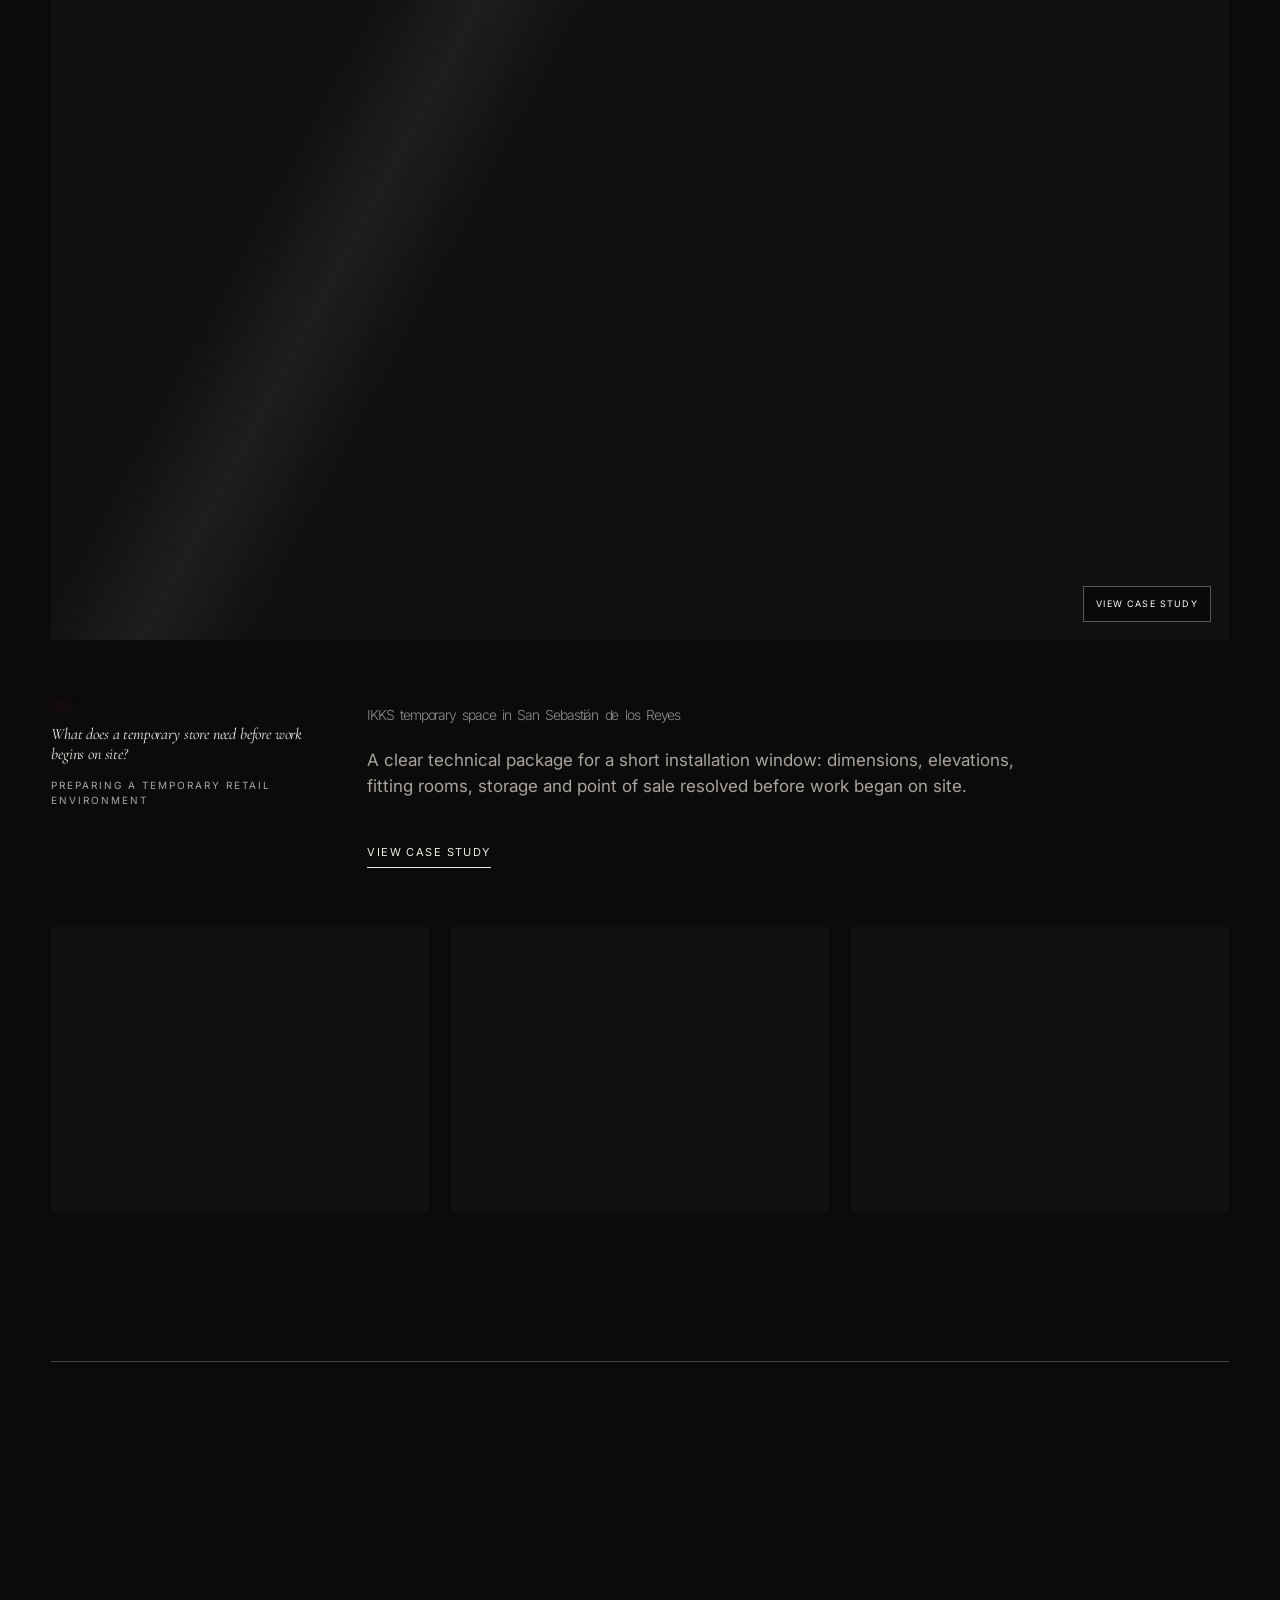
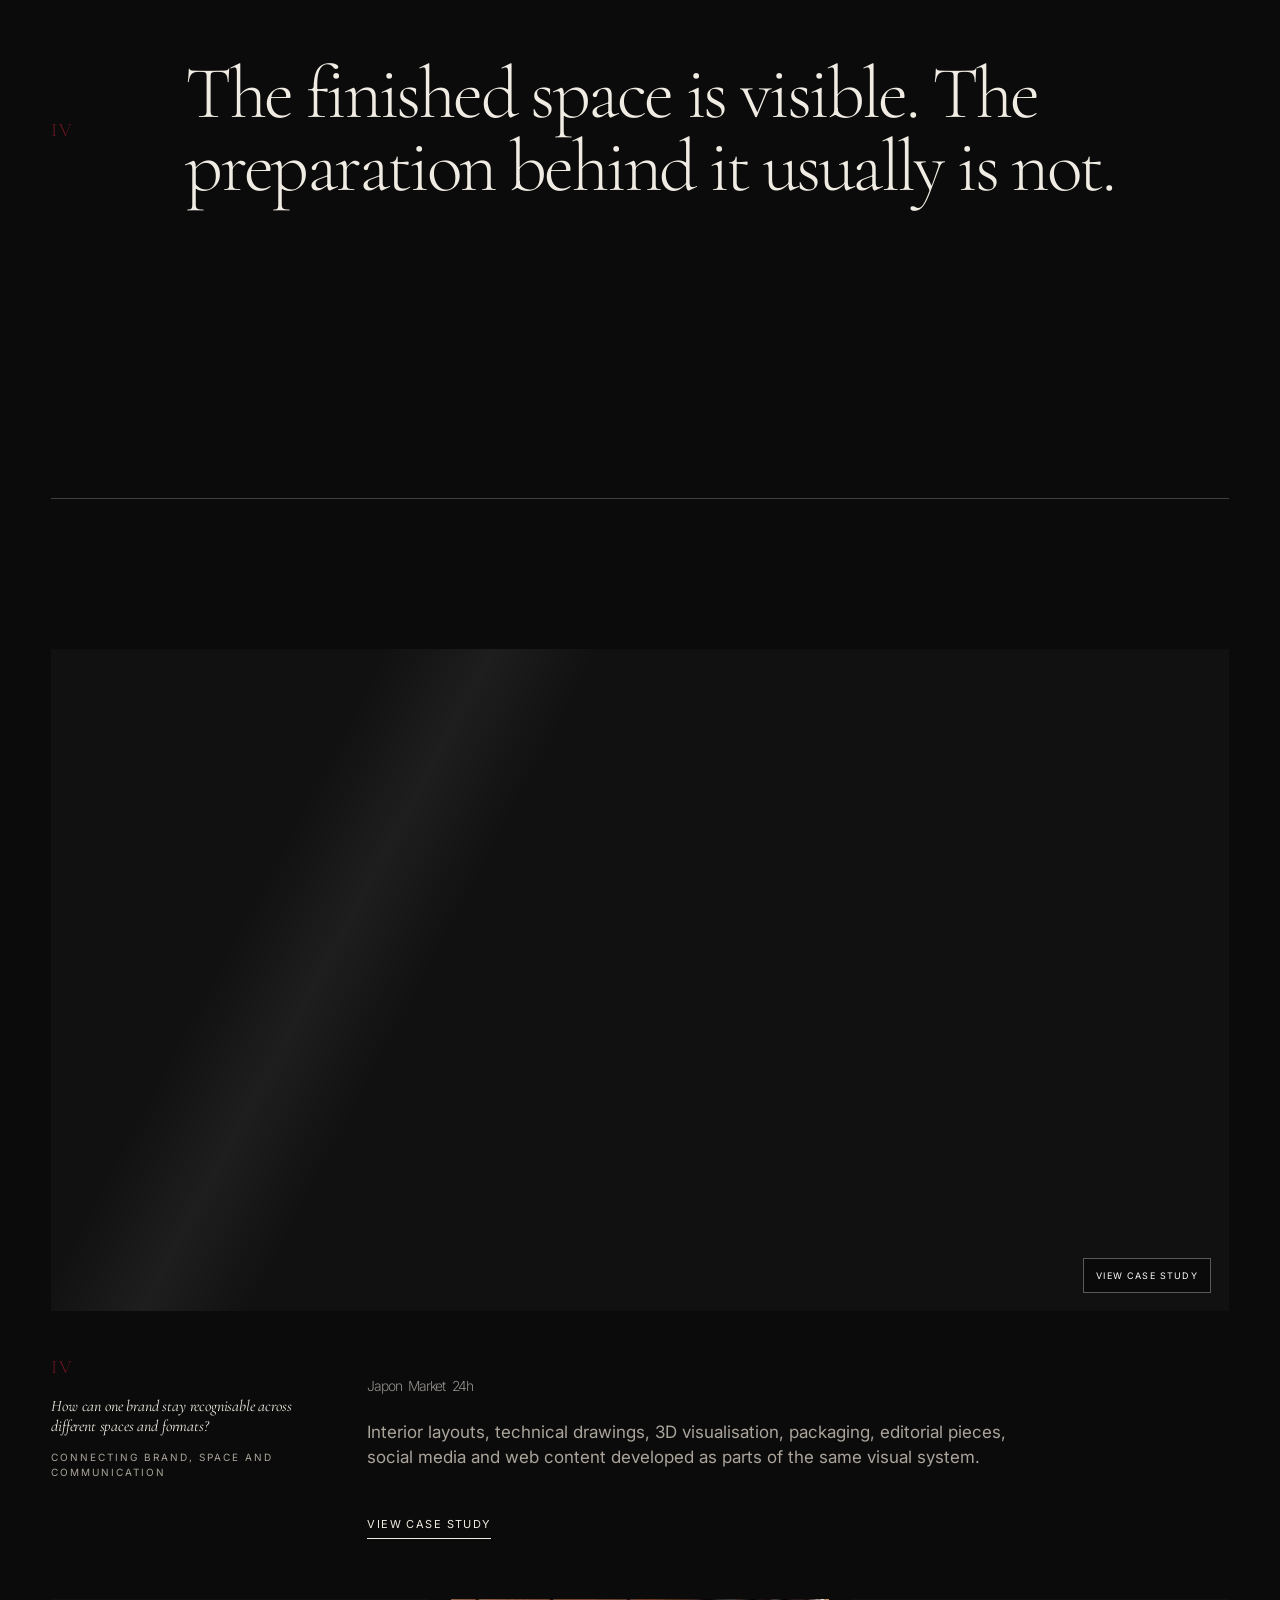
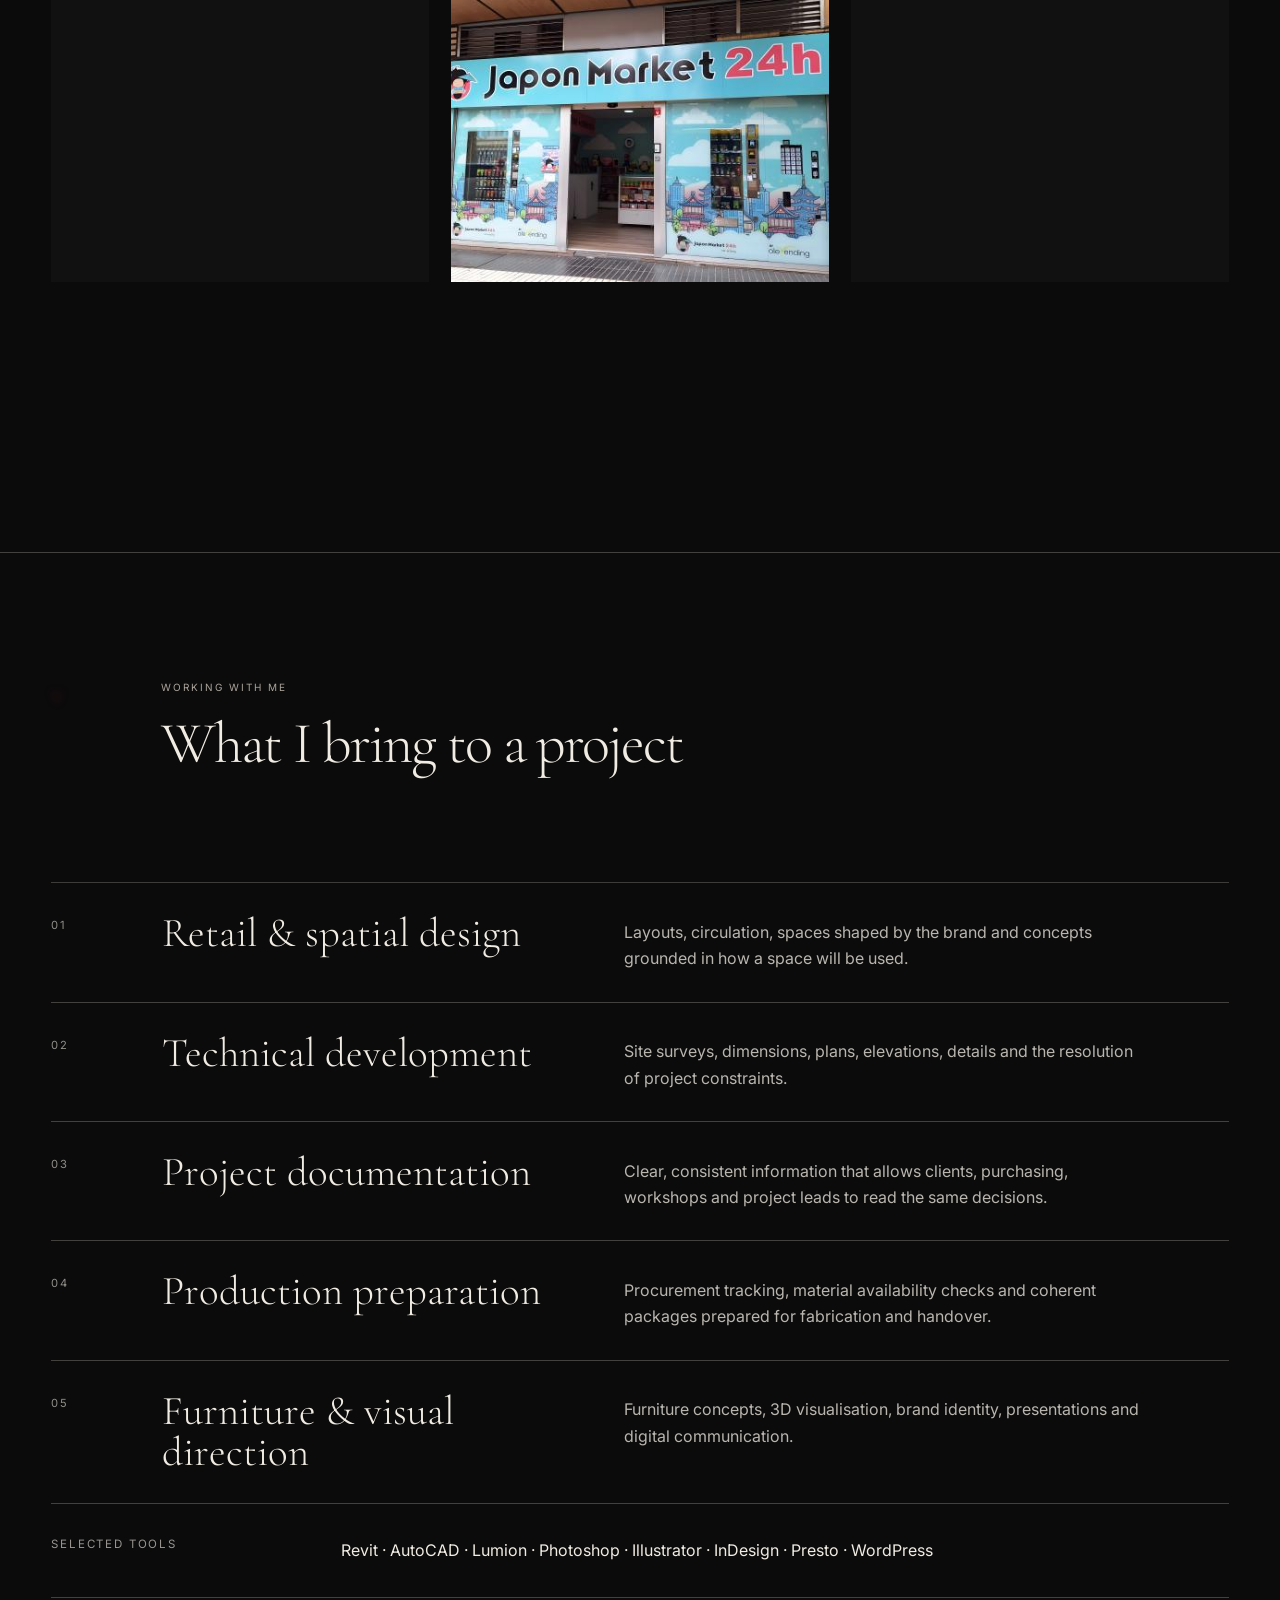
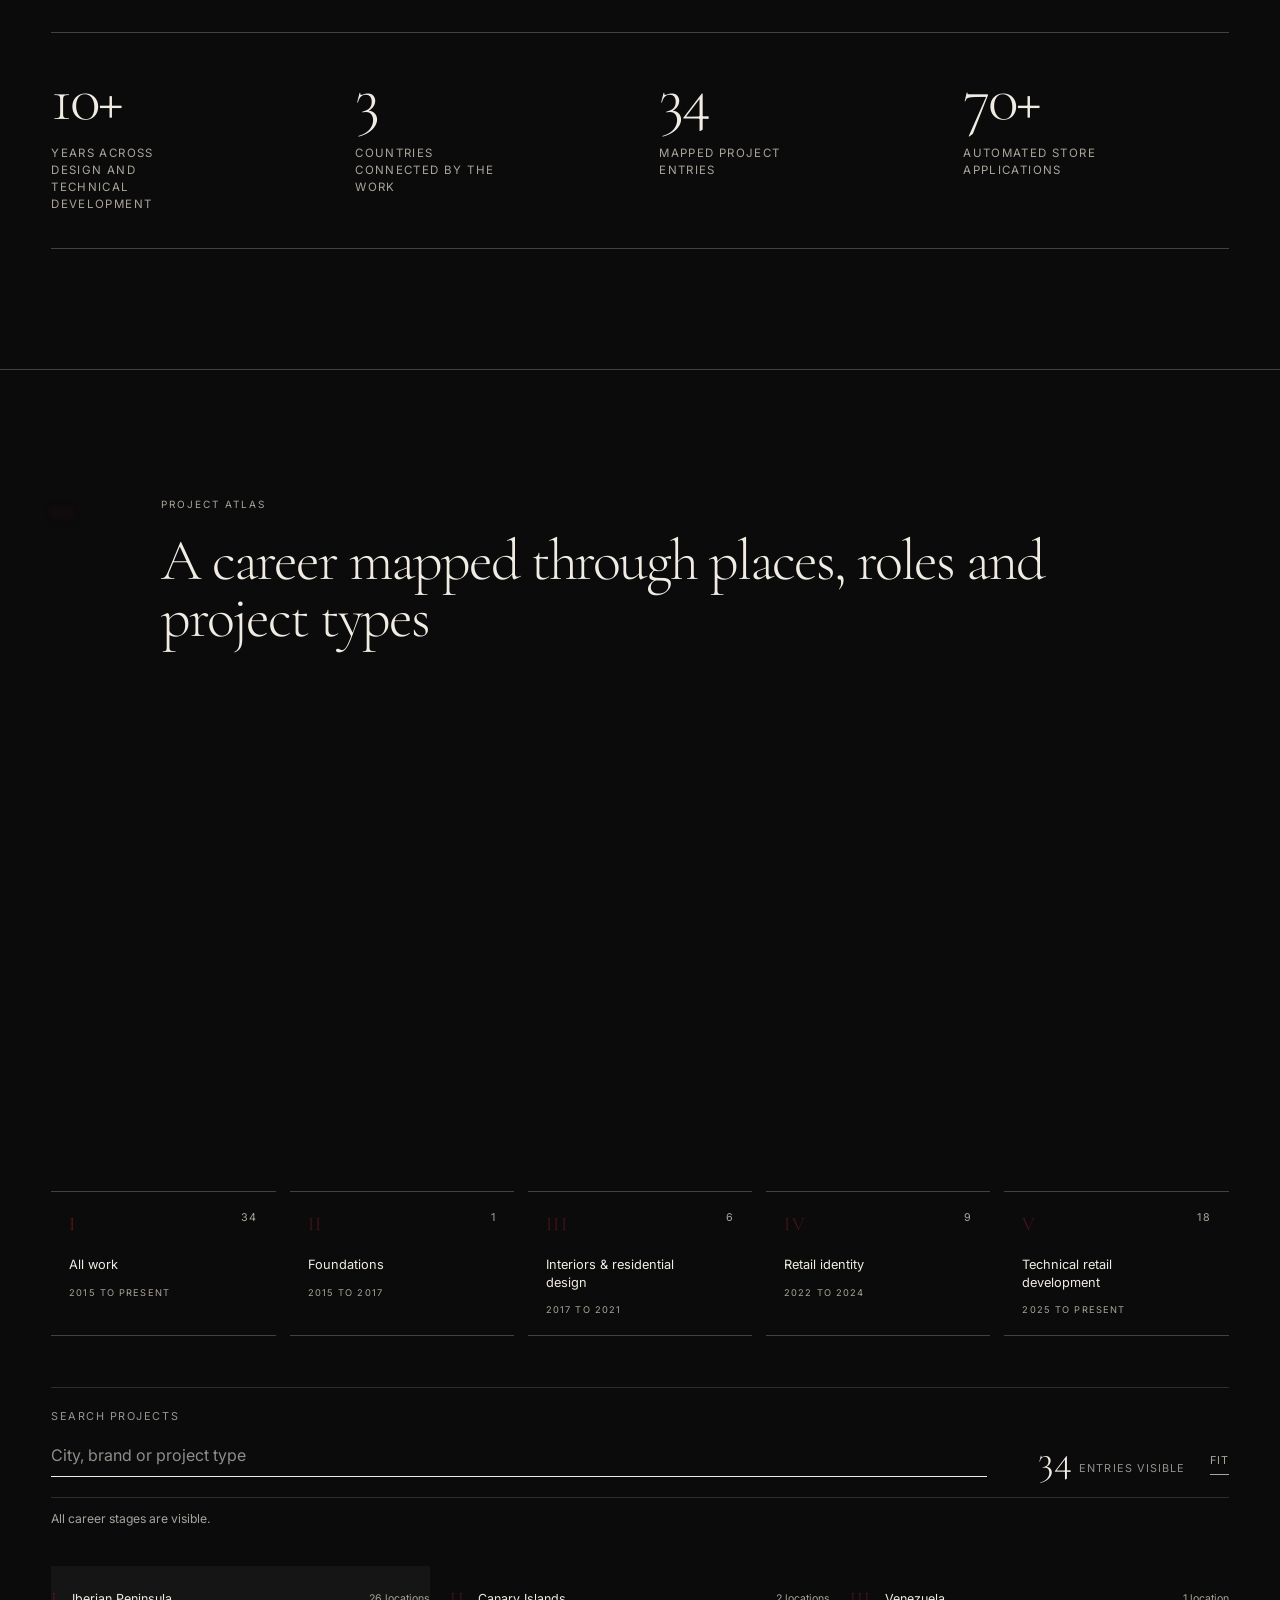
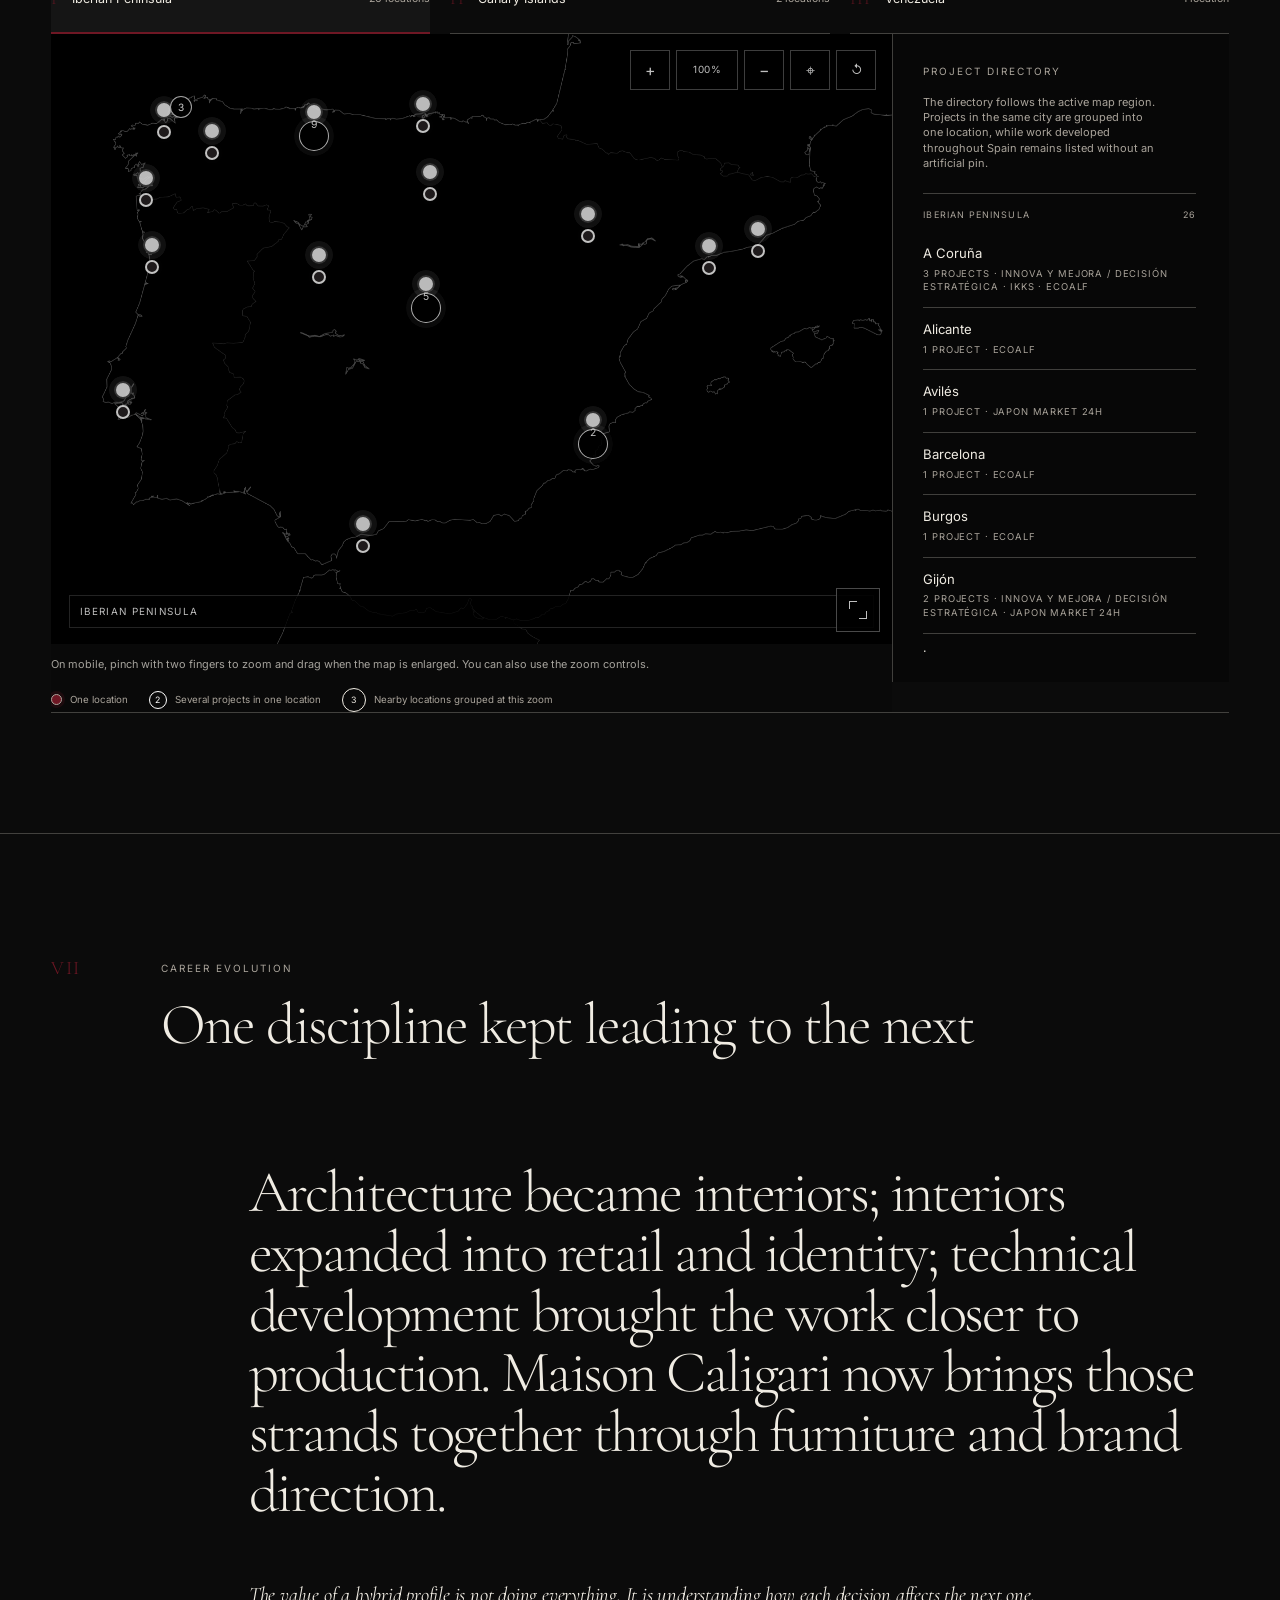
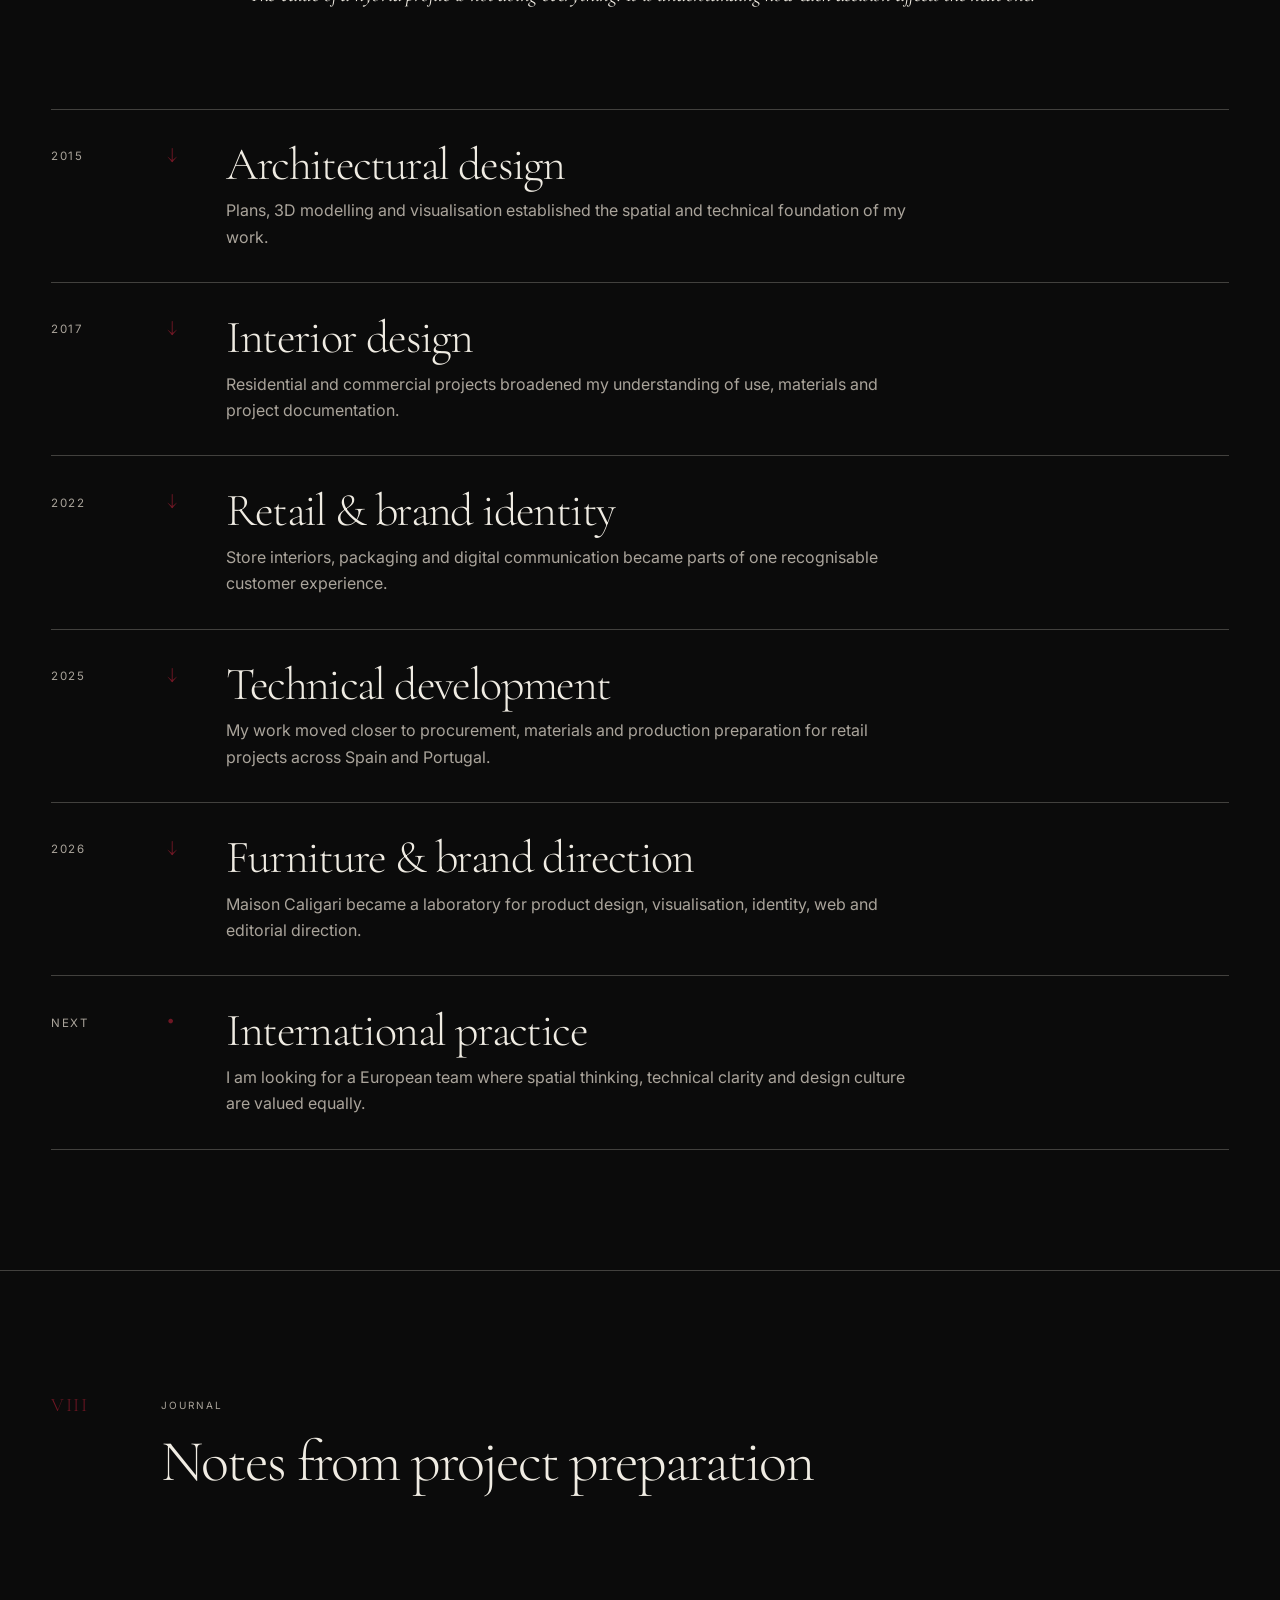
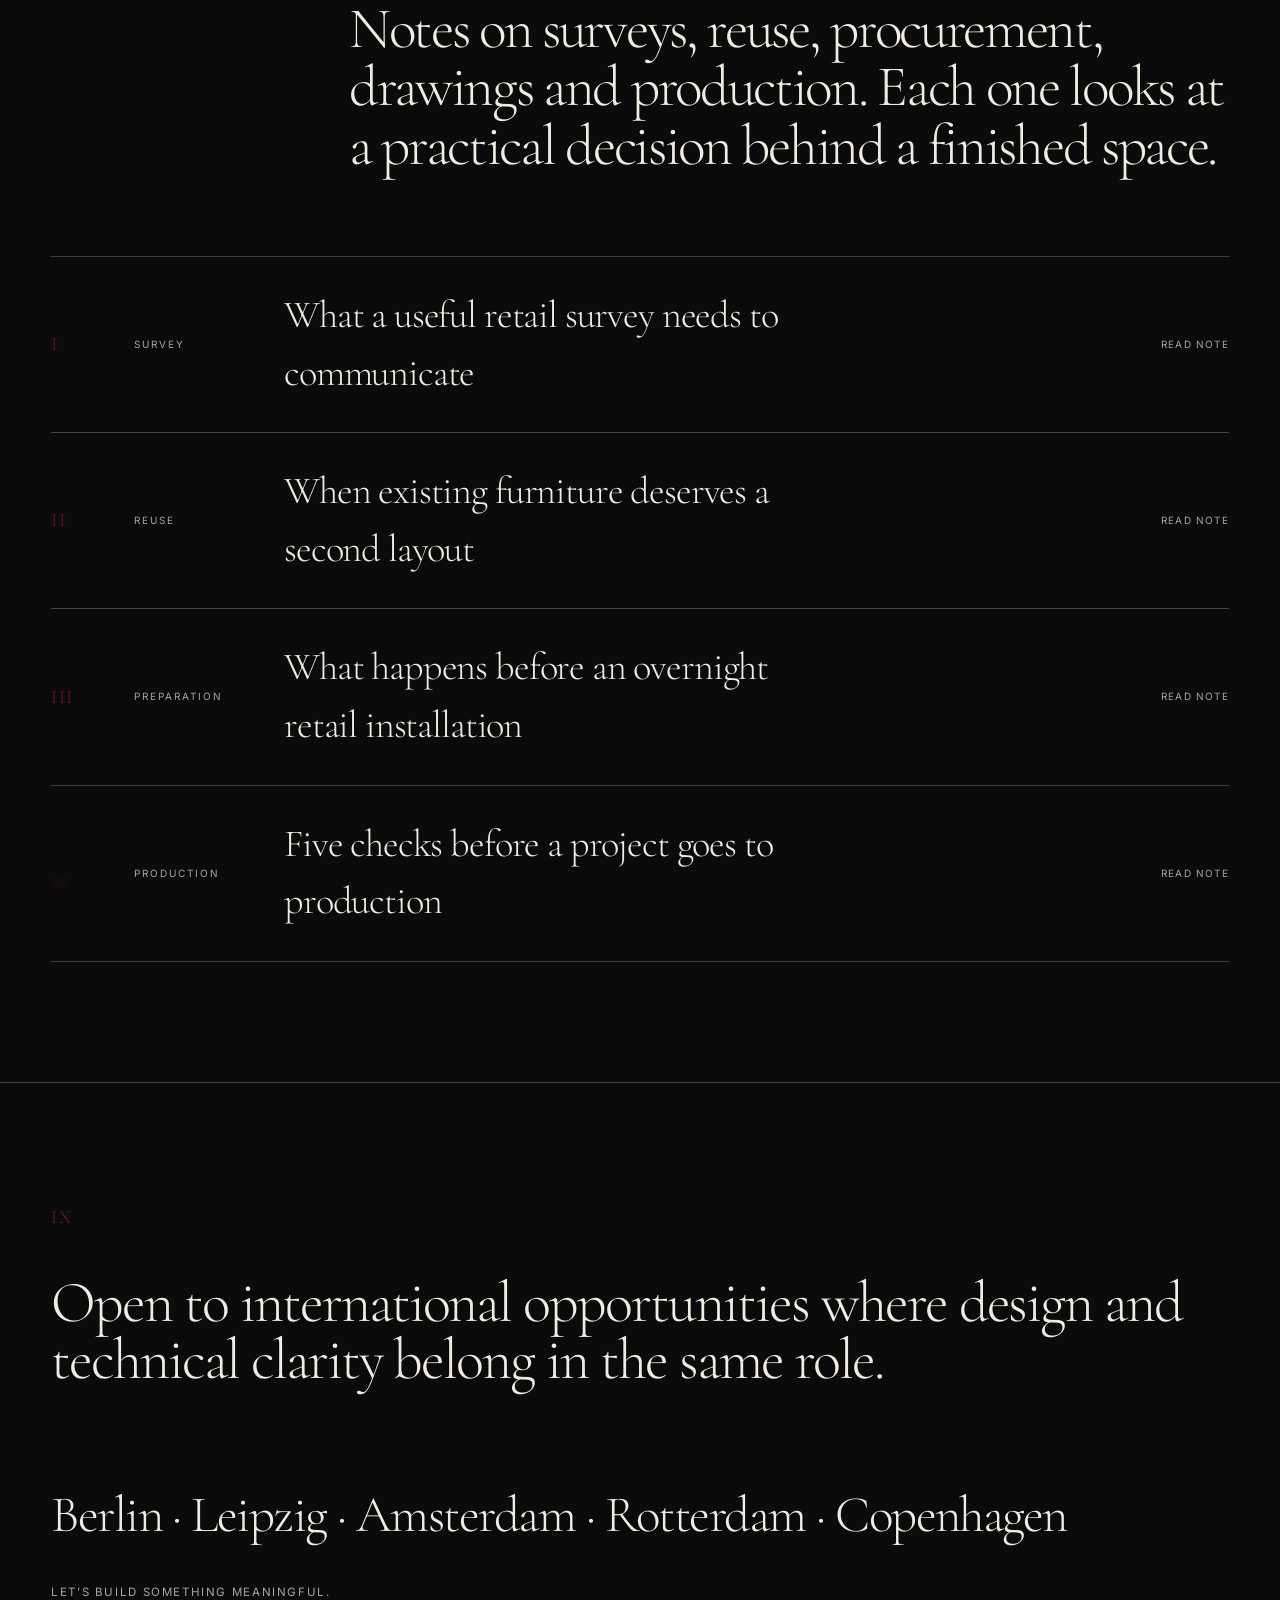
==== commit 345761e5: "Add files via upload" ====
--- a/index.html
+++ b/index.html
@@ -10,7 +10,7 @@
 <link href="https://fonts.googleapis.com" rel="preconnect"/>
 <link crossorigin="" href="https://fonts.gstatic.com" rel="preconnect"/>
 <link href="https://fonts.googleapis.com/css2?family=Cormorant+Garamond:wght@300;400&amp;family=Inter:wght@300;400;500&amp;display=swap" rel="stylesheet"/>
-<link href="css/main.css?v=20260723-ambient-sketch-v2" rel="stylesheet"/>
+<link href="css/main.css?v=20260723-captions-sketch-final-v3" rel="stylesheet"/>
 <noscript><style>.page-loader{display:none!important}.reveal,.roman-reveal{opacity:1!important;transform:none!important;filter:none!important}</style></noscript><link href="https://www.rcabello.com/" rel="canonical"/><link href="favicon.svg" rel="icon" type="image/svg+xml"/><link href="images/ricardo-cabello-og.jpg" rel="apple-touch-icon"/><meta content="website" property="og:type"/><meta content="Ricardo Cabello | Retail &amp; Spatial Designer" property="og:title"/><meta content="Portfolio of Ricardo Cabello, a retail and spatial designer connecting concept, technical documentation, furniture and production preparation." property="og:description"/><meta content="https://www.rcabello.com/" property="og:url"/><meta content="https://www.rcabello.com/images/ricardo-cabello-og.jpg" property="og:image"/><meta content="summary_large_image" name="twitter:card"/><meta content="Ricardo Cabello | Retail &amp; Spatial Designer" name="twitter:title"/><meta content="Portfolio of Ricardo Cabello, a retail and spatial designer connecting concept, technical documentation, furniture and production preparation." name="twitter:description"/><meta content="https://www.rcabello.com/images/ricardo-cabello-og.jpg" name="twitter:image"/></head>
 <body class="theme-dark" data-page="home"><a class="skip-link" data-i18n="skipContent" href="#top">Skip to content</a>
 <div aria-hidden="true" class="ambient-background">
@@ -73,7 +73,6 @@
 <div><span class="roman roman-reveal">I</span><span class="featured-badge" data-i18n="featuredProject">Featured project</span><span class="project-question" data-i18n="maisonQuestion">How can gothic architecture become a contemporary furniture language?</span><span class="eyebrow" data-i18n="maisonLabel">Independent furniture, brand and visual direction</span></div>
 <div><h3><a aria-label="Open the Maison Caligari case study" class="project-title-link project-link" data-i18n-aria="ariaMaison" href="projects/maison-caligari.html"><span data-i18n="maisonTitle">Maison Caligari</span></a></h3><p data-i18n="maisonBody">An independent project joining furniture design, product development, brand identity, art direction, 3D visualisation and digital communication in one coherent gothic design system.</p><a class="text-link project-link" data-i18n="openCase" href="projects/maison-caligari.html">View case study</a></div>
 </div>
-
 </article>
 <article class="editorial-project reveal" data-bg="ecoalf">
 <a aria-label="Open the Ecoalf case study" class="project-image protected-media project-link" data-i18n-aria="ariaEcoalf" href="projects/ecoalf.html" style="--image:url('images/ecoalf/vigo-man/ecoalf-man-vigo-built-exterior-cover.webp')"><img alt="Ecoalf retail project" class="project-media-photo protected-media" decoding="async" draggable="false" height="1023" loading="lazy" src="images/ecoalf/vigo-man/ecoalf-man-vigo-built-exterior-cover.webp" width="1800"/><span class="project-open-hint"><span data-i18n="openCase">View case study</span></span></a>
@@ -126,7 +125,7 @@
 <div><span class="eyebrow" data-i18n="practiceLabel">Working with me</span><h2 data-i18n="practiceTitle">What I bring to a project</h2></div>
 </div>
 <div class="practice-grid reveal"><article><span class="practice-index">01</span><h3 data-i18n="practiceDesignTitle">Retail &amp; spatial design</h3><p data-i18n="practiceDesignBody">Layouts, circulation, spaces shaped by the brand and concepts grounded in how a space will be used.</p></article><article><span class="practice-index">02</span><h3 data-i18n="practiceTechnicalTitle">Technical development</h3><p data-i18n="practiceTechnicalBody">Site surveys, dimensions, plans, elevations, details and the resolution of project constraints.</p></article><article><span class="practice-index">03</span><h3 data-i18n="practiceDocumentationTitle">Project documentation</h3><p data-i18n="practiceDocumentationBody">Clear, consistent information that allows clients, purchasing, workshops and project leads to read the same decisions.</p></article><article><span class="practice-index">04</span><h3 data-i18n="practiceProductionTitle">Production preparation</h3><p data-i18n="practiceProductionBody">Procurement tracking, material availability checks and coherent packages prepared for fabrication and handover.</p></article><article><span class="practice-index">05</span><h3 data-i18n="practiceVisualTitle">Furniture &amp; visual direction</h3><p data-i18n="practiceVisualBody">Furniture concepts, 3D visualisation, brand identity, presentations and digital communication.</p></article></div>
-<div class="practice-tools reveal"><span data-i18n="practiceToolsLabel">Selected tools</span><p>Revit · AutoCAD · Lumion · Photoshop · Illustrator · InDesign · Presto · WordPress</p></div><div class="career-snapshot reveal"><div><strong>10+</strong><span data-i18n="metricYears">years across design and technical development</span></div><div><strong>3</strong><span data-i18n="metricCountries">countries connected by the work</span></div><div><strong>37</strong><span data-i18n="metricEntries">mapped project entries</span></div><div><strong>70+</strong><span data-i18n="metricApplications">automated store applications</span></div></div>
+<div class="practice-tools reveal"><span data-i18n="practiceToolsLabel">Selected tools</span><p>Revit · AutoCAD · Lumion · Photoshop · Illustrator · InDesign · Presto · WordPress</p></div><div class="career-snapshot reveal"><div><strong>10+</strong><span data-i18n="metricYears">years across design and technical development</span></div><div><strong>3</strong><span data-i18n="metricCountries">countries connected by the work</span></div><div><strong>34</strong><span data-i18n="metricEntries">mapped project entries</span></div><div><strong>70+</strong><span data-i18n="metricApplications">automated store applications</span></div></div>
 </section>
 <section class="built-work section-shell" data-bg="map" id="map">
 <div class="section-title editorial-title">
@@ -149,12 +148,12 @@
 </div>
 <div aria-label="Search the atlas and control the current view" class="atlas-toolbar reveal" data-i18n-aria="atlasToolbarLabel" role="search">
 <div class="atlas-search-wrap"><label data-i18n="atlasSearchLabel" for="atlas-search">Search projects</label><div class="atlas-search-field"><input autocomplete="off" data-i18n-placeholder="atlasSearchPlaceholder" enterkeyhint="search" id="atlas-search" placeholder="City, brand or project type" type="search"/><button aria-label="Clear search" class="atlas-search-clear" data-i18n-aria="clearSearch" type="button">×</button></div></div>
-<div class="atlas-toolbar-meta"><div aria-live="polite" class="atlas-result-count"><strong id="atlas-result-number">37</strong><span data-i18n="atlasEntriesVisible" id="atlas-result-label">entries visible</span></div><div class="atlas-toolbar-actions"><button aria-label="Fit visible locations" class="atlas-fit" data-i18n="fitResultsShort" data-i18n-aria="fitResults" data-zoom-action="fit" id="atlas-fit" type="button">Fit</button><button class="atlas-reset" data-i18n="atlasReset" id="atlas-reset" type="button">Reset filters</button></div></div>
+<div class="atlas-toolbar-meta"><div aria-live="polite" class="atlas-result-count"><strong id="atlas-result-number">34</strong><span data-i18n="atlasEntriesVisible" id="atlas-result-label">entries visible</span></div><div class="atlas-toolbar-actions"><button aria-label="Fit visible locations" class="atlas-fit" data-i18n="fitResultsShort" data-i18n-aria="fitResults" data-zoom-action="fit" id="atlas-fit" type="button">Fit</button><button class="atlas-reset" data-i18n="atlasReset" id="atlas-reset" type="button">Reset filters</button></div></div>
 </div>
 <p aria-live="polite" class="atlas-active-summary" data-i18n="atlasActiveAll" id="atlas-active-summary">All career stages are visible.</p>
 <p class="atlas-empty-state" data-i18n="atlasNoResults" hidden="" id="atlas-empty-state">No entries match the current search and career stage filter.</p>
 <div aria-label="Choose the map region" class="atlas-region-tabs" data-i18n-aria="regionTabsLabel" role="group">
-<button aria-pressed="true" class="atlas-region-tab active" data-atlas-region="peninsula" type="button"><span class="roman">I</span><span data-i18n="regionPeninsula">Iberian Peninsula</span><small data-region-count="">27 locations</small></button>
+<button aria-pressed="true" class="atlas-region-tab active" data-atlas-region="peninsula" type="button"><span class="roman">I</span><span data-i18n="regionPeninsula">Iberian Peninsula</span><small data-region-count="">26 locations</small></button>
 <button aria-pressed="false" class="atlas-region-tab" data-atlas-region="canary" type="button"><span class="roman">II</span><span data-i18n="regionCanary">Canary Islands</span><small data-region-count="">2 locations</small></button>
 <button aria-pressed="false" class="atlas-region-tab" data-atlas-region="venezuela" type="button"><span class="roman">III</span><span data-i18n="regionVenezuela">Venezuela</span><small data-region-count="">1 location</small></button>
 </div>
@@ -211,6 +210,6 @@
 <span>©<span id="year"></span>Ricardo Cabello</span>
 <span data-i18n="locationFooter">Gijón, Spain · Open to relocation</span>
 </footer>
-<script src="js/app.js?v=20260723-editorial-gallery-final-v1"></script>
+<script src="js/app.js?v=20260723-atlas-captions-final-v2"></script>
 </body>
 </html>
--- a/css/main.css
+++ b/css/main.css
@@ -1104,7 +1104,6 @@
 .project-photo-strip a:focus-visible{outline:2px solid var(--ink);outline-offset:5px}
 
 
-
 /* Ambient sketch-line overlays · 2026-07-23 */
 .ambient-background::before,.ambient-background::after{content:"";position:absolute;inset:0;pointer-events:none;background-repeat:no-repeat;background-position:center;background-size:cover;transition:opacity .8s ease,filter .8s ease,transform 1.4s ease;will-change:opacity,transform;transform:scale(1.015)}
 .ambient-gradient{z-index:0}
@@ -1121,3 +1120,31 @@
   body.theme-light .ambient-background::before{opacity:.1}
   body.theme-light .ambient-background::after{opacity:.06}
 }
+
+/* Centred, more prominent carousel captions · 2026-07-23 */
+.carousel-description{
+  width:min(100%,76ch);
+  min-height:3.8em;
+  margin:18px auto 0;
+  padding:14px clamp(18px,3vw,34px) 4px;
+  border-top:1px solid var(--line);
+  color:var(--ink);
+  font-family:"Cormorant Garamond",Georgia,serif;
+  font-size:clamp(17px,1.45vw,21px);
+  font-weight:400;
+  line-height:1.42;
+  letter-spacing:-.005em;
+  text-align:center;
+  text-wrap:balance;
+  opacity:.94;
+}
+.theme-light .carousel-description{color:var(--paper-ink);opacity:.88}
+@media (max-width:760px){
+  .carousel-description{
+    min-height:5.2em;
+    margin-top:14px;
+    padding:12px 10px 2px;
+    font-size:16px;
+    line-height:1.42;
+  }
+}
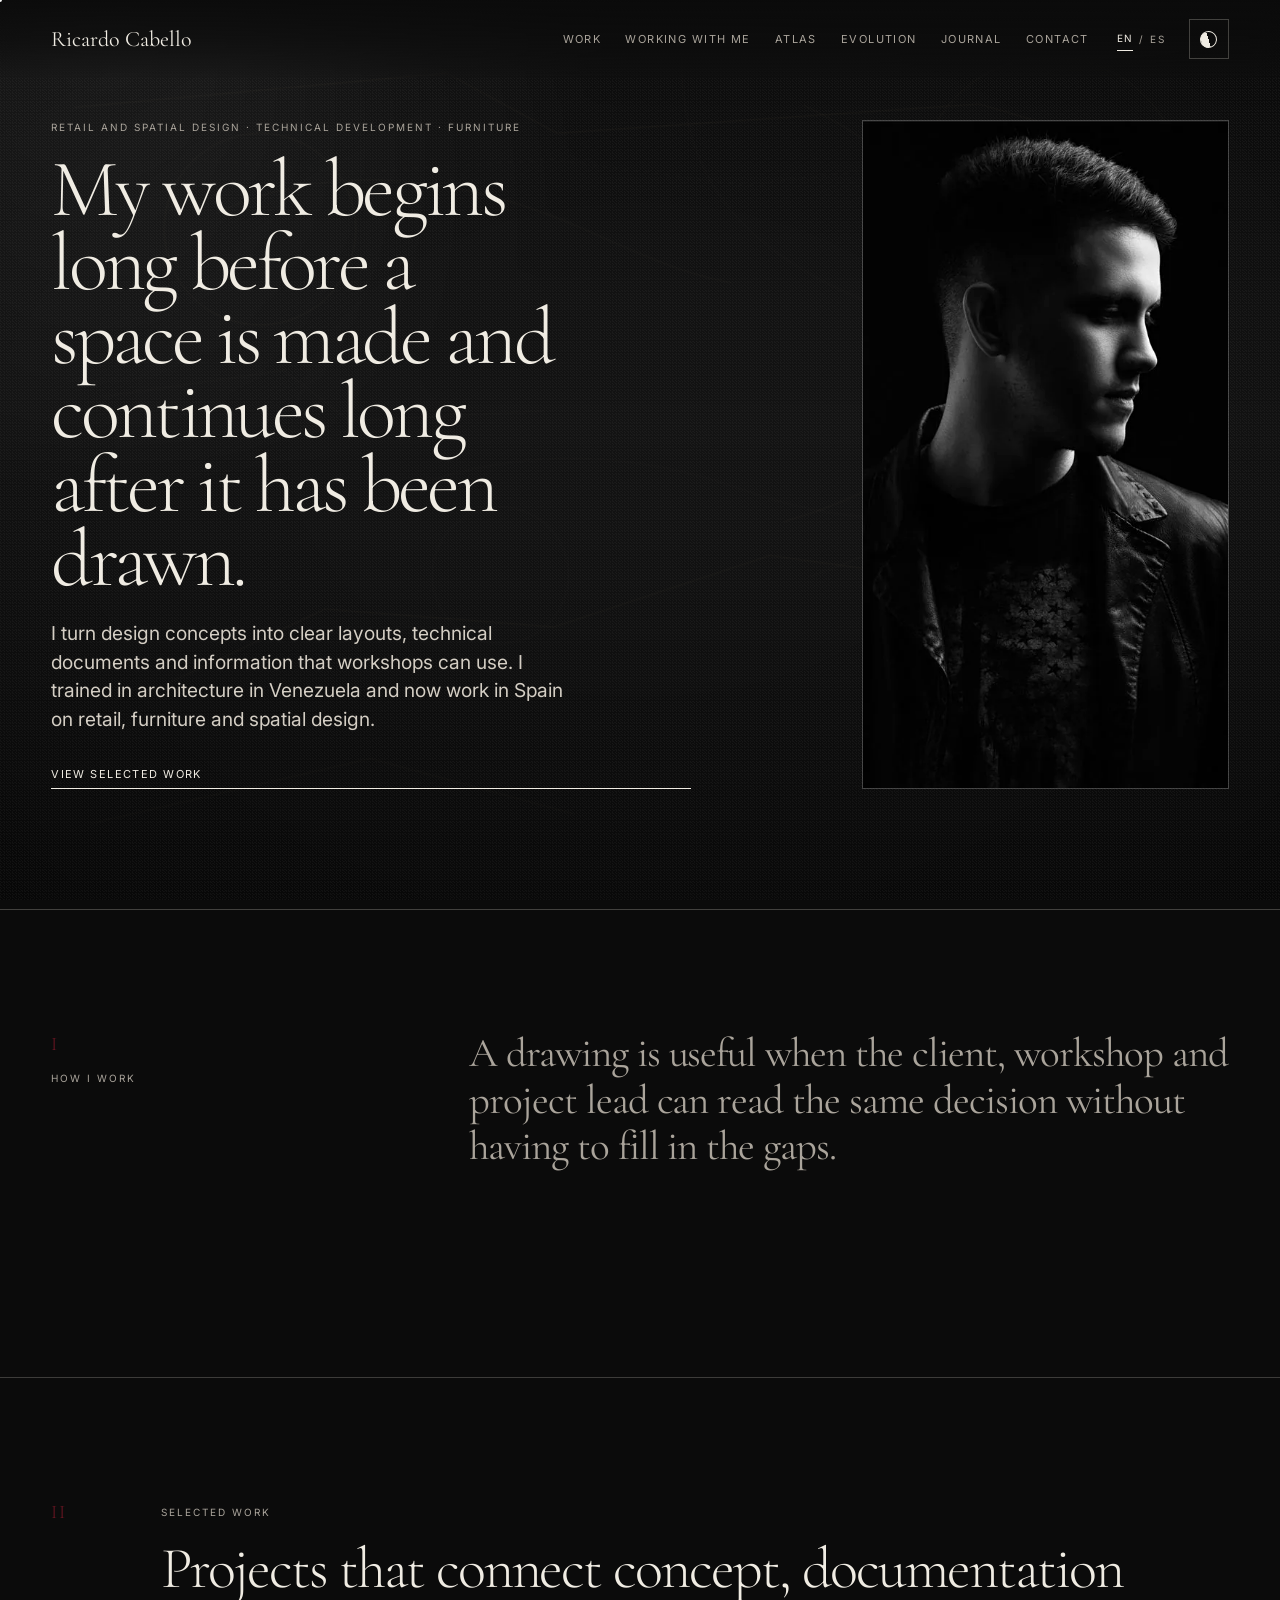
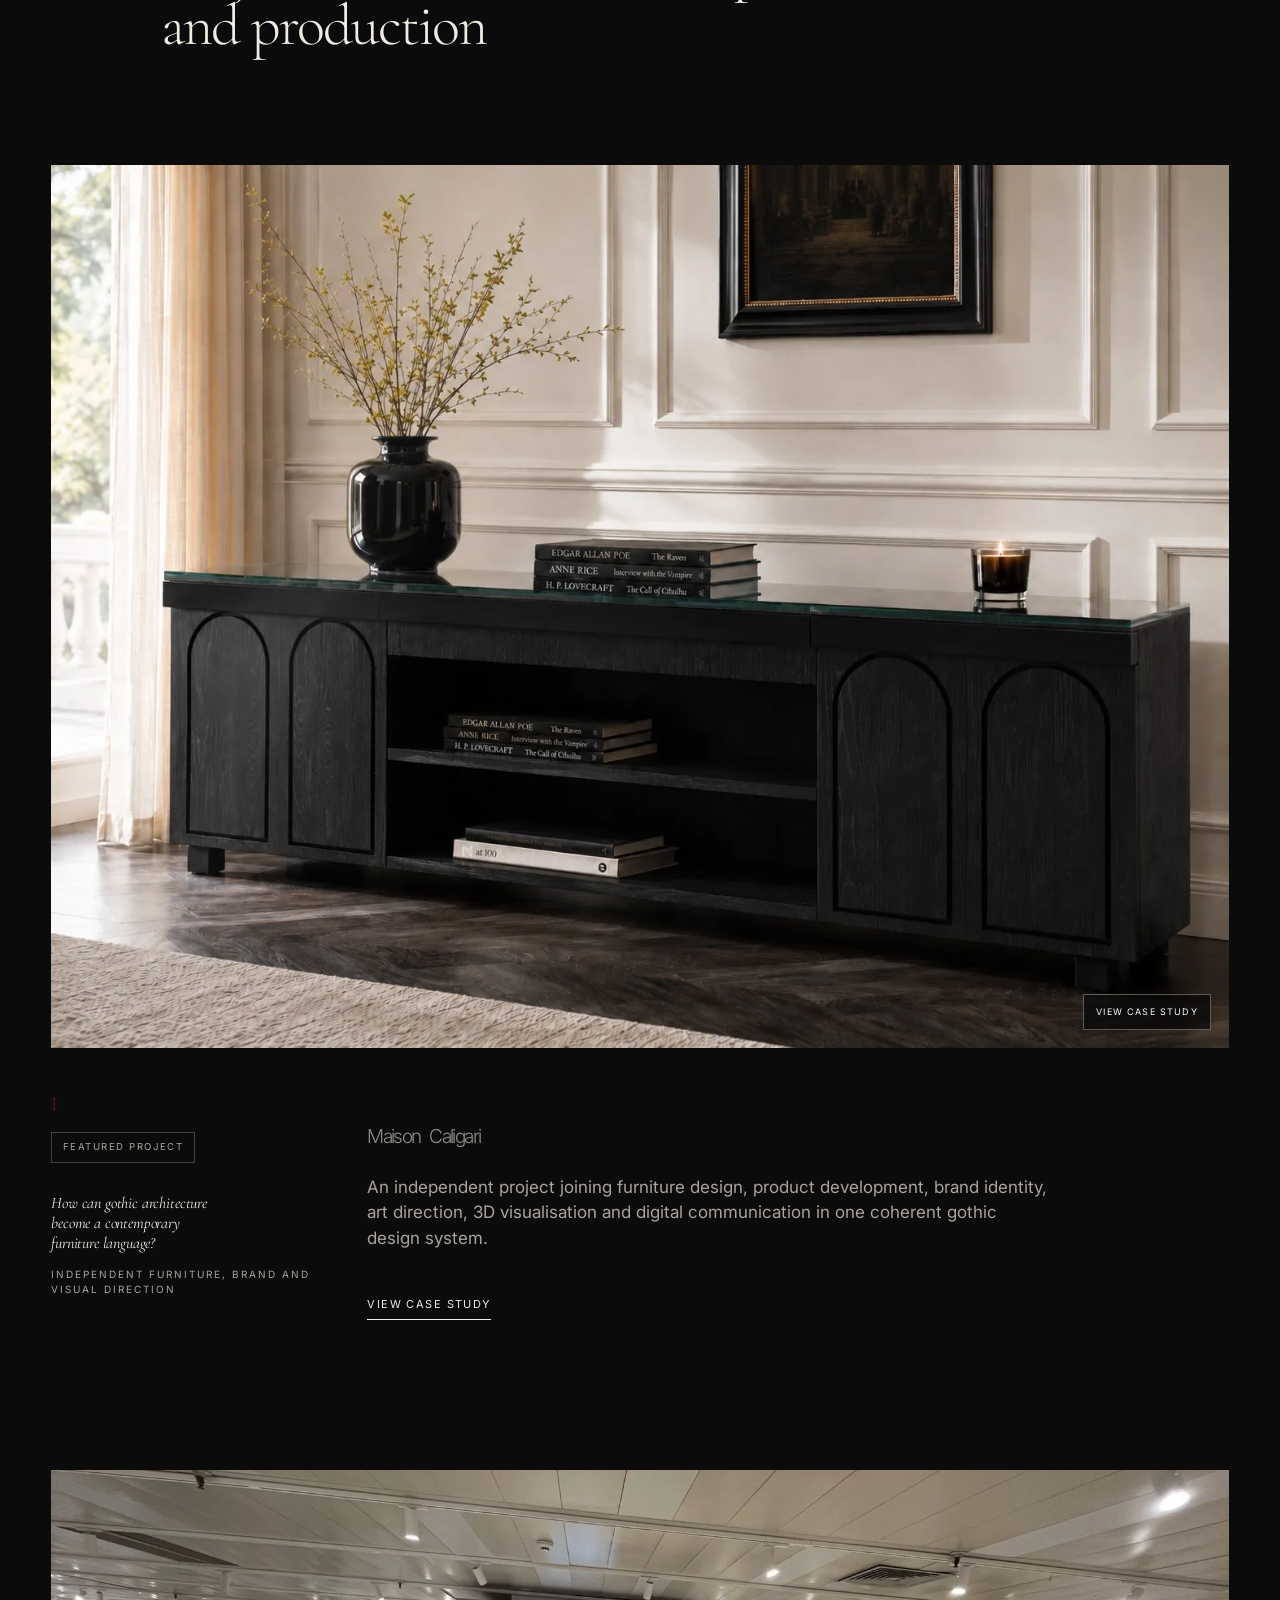
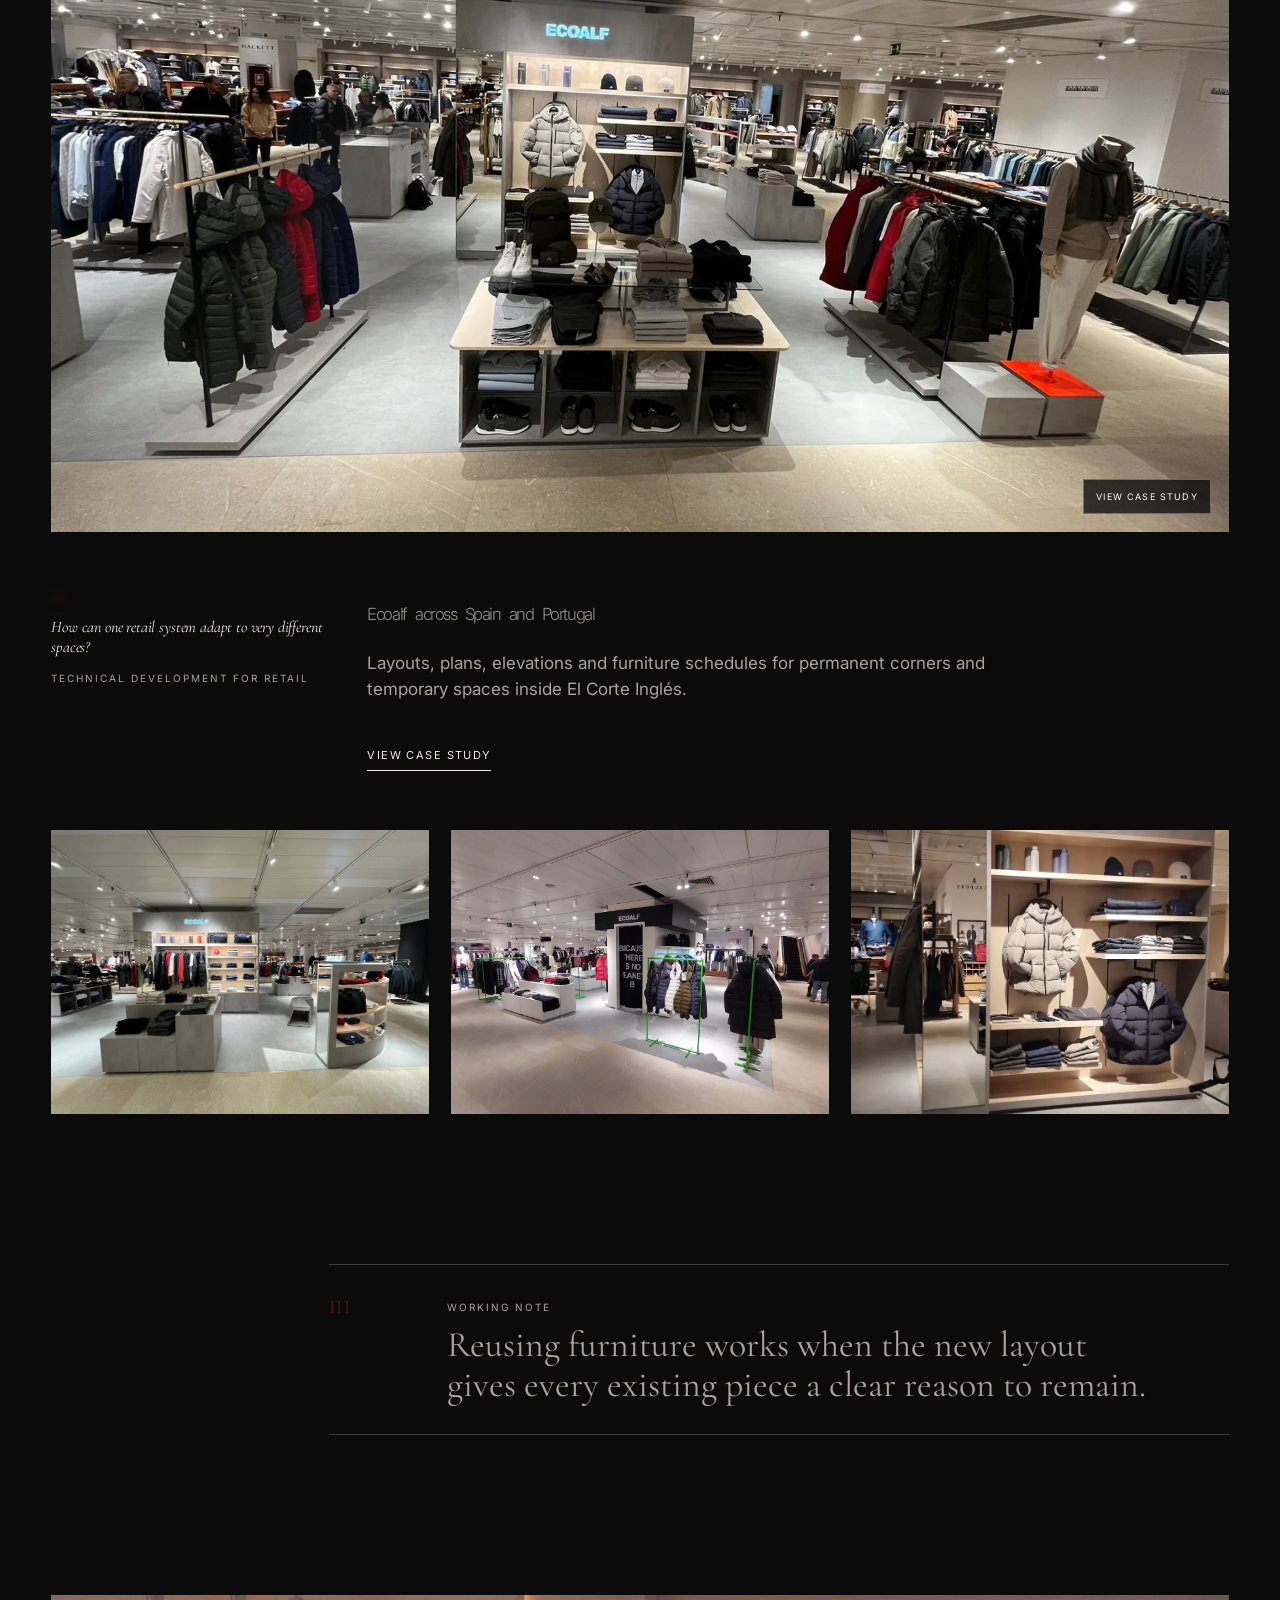
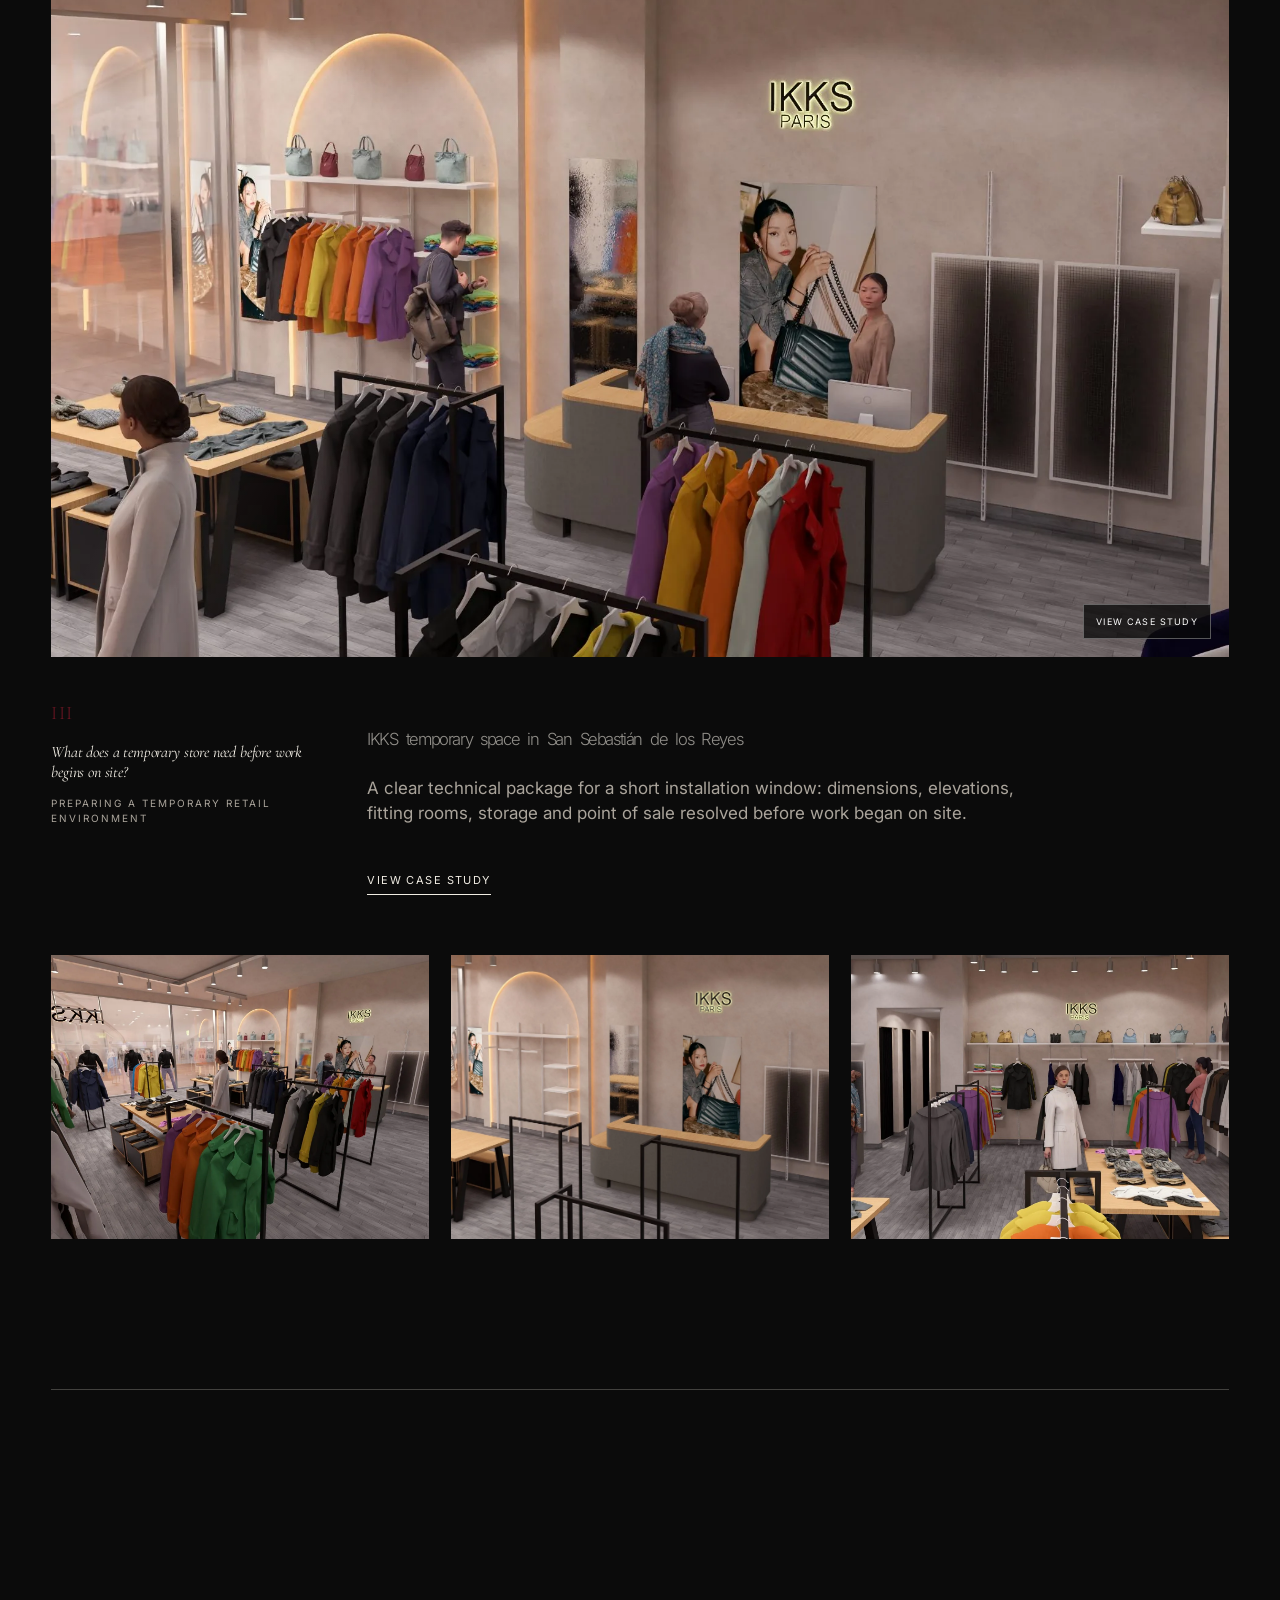
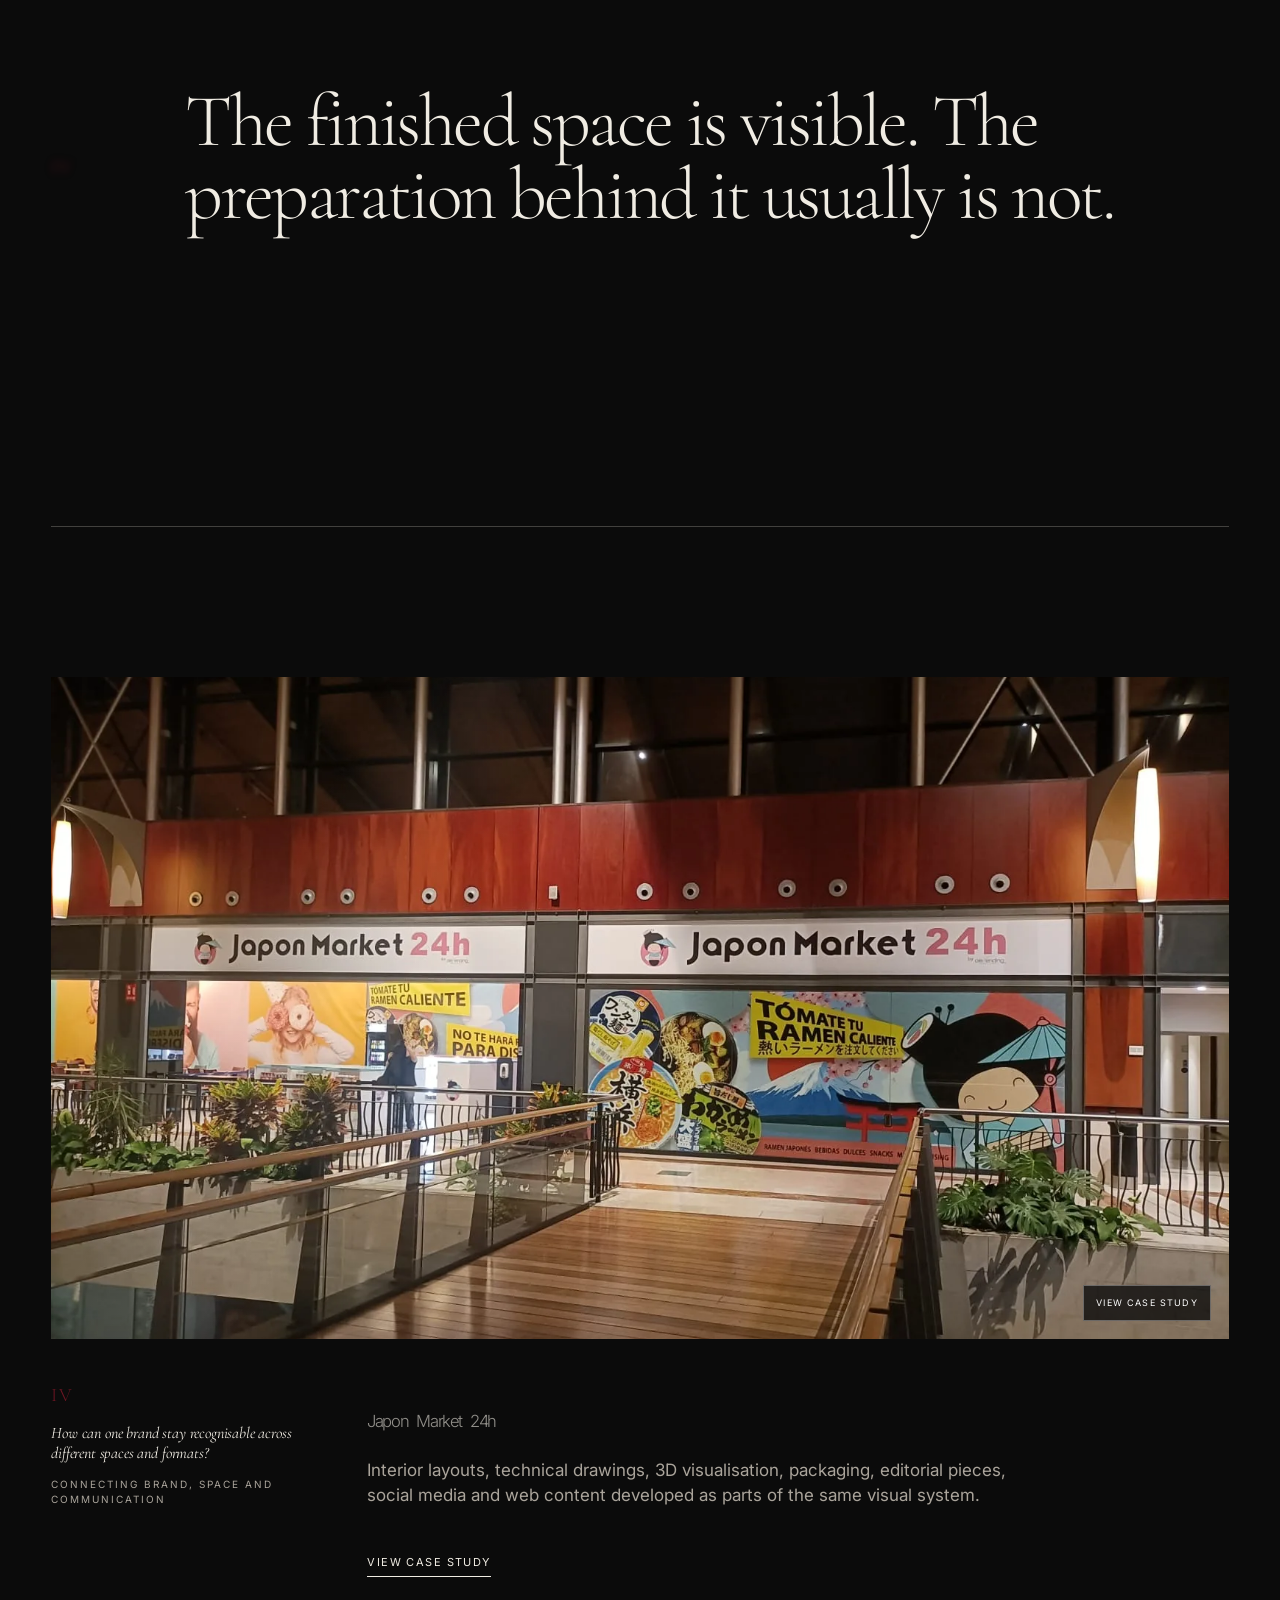
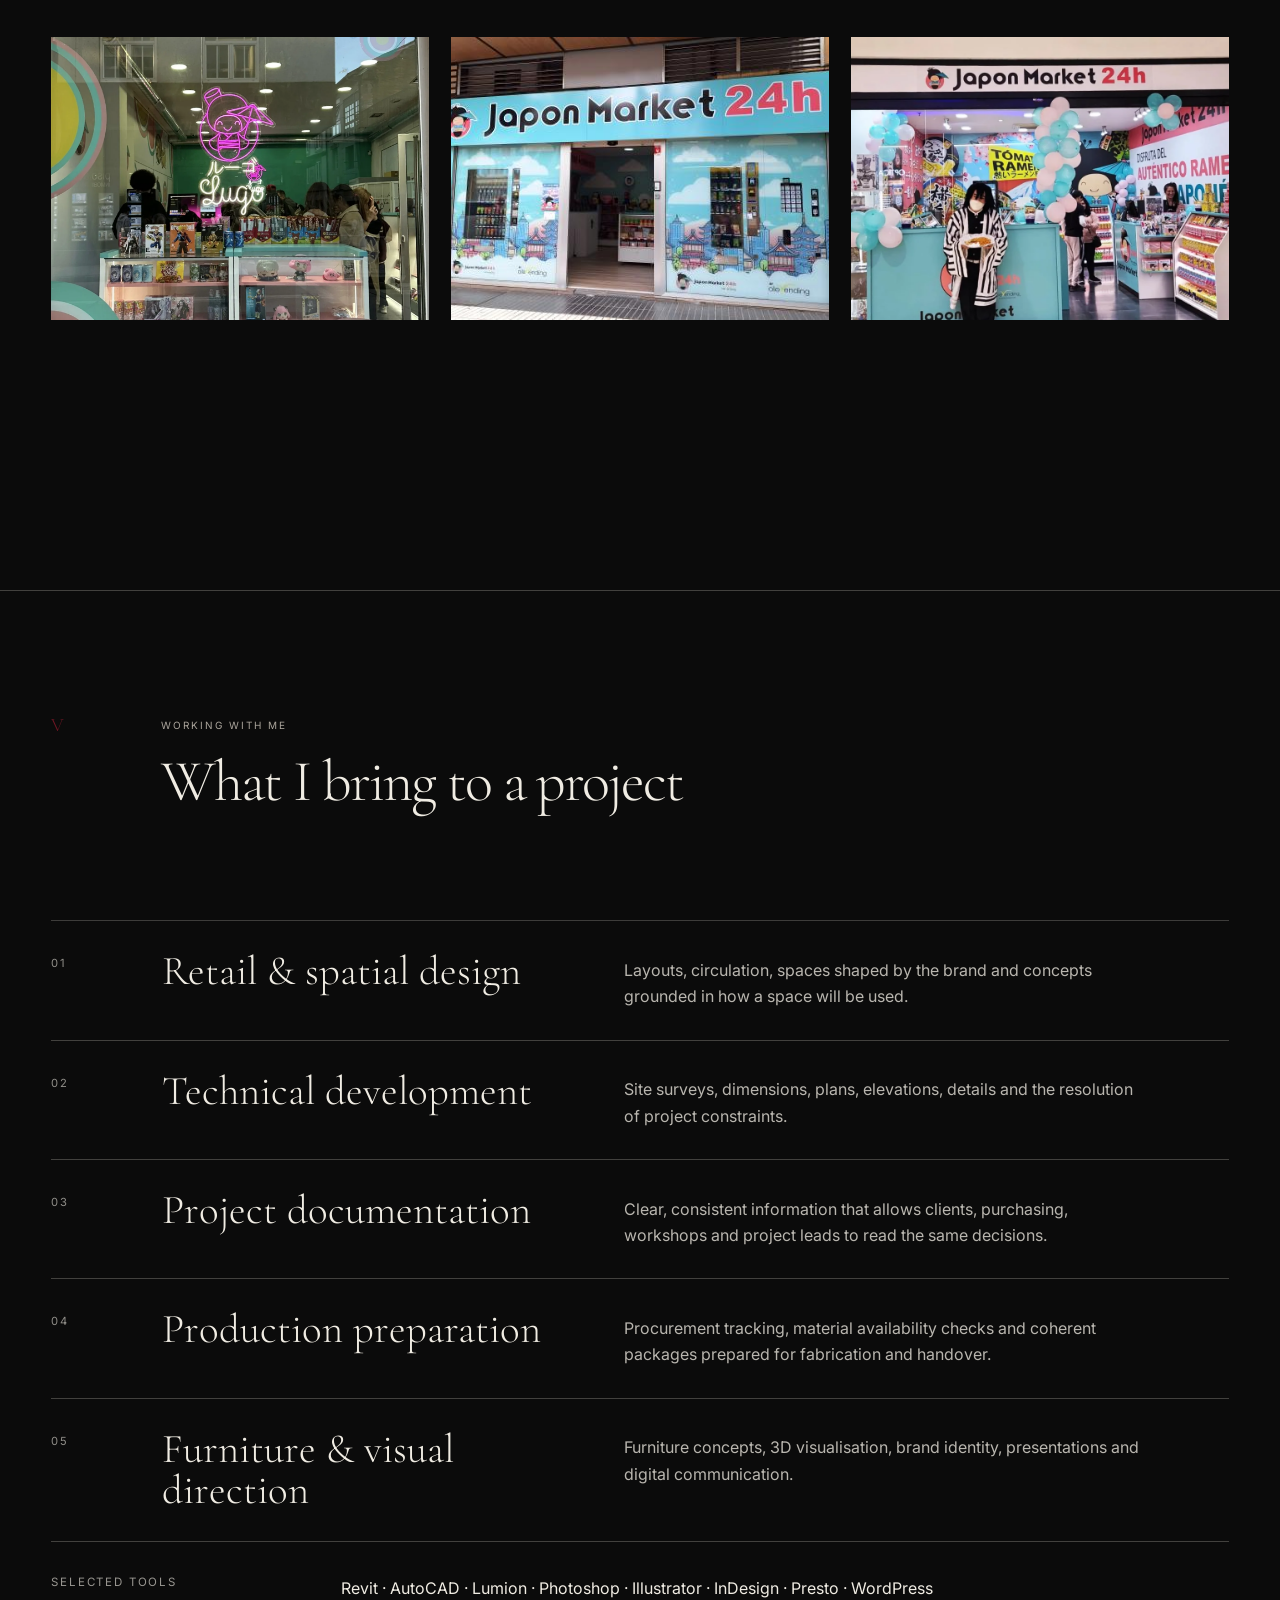
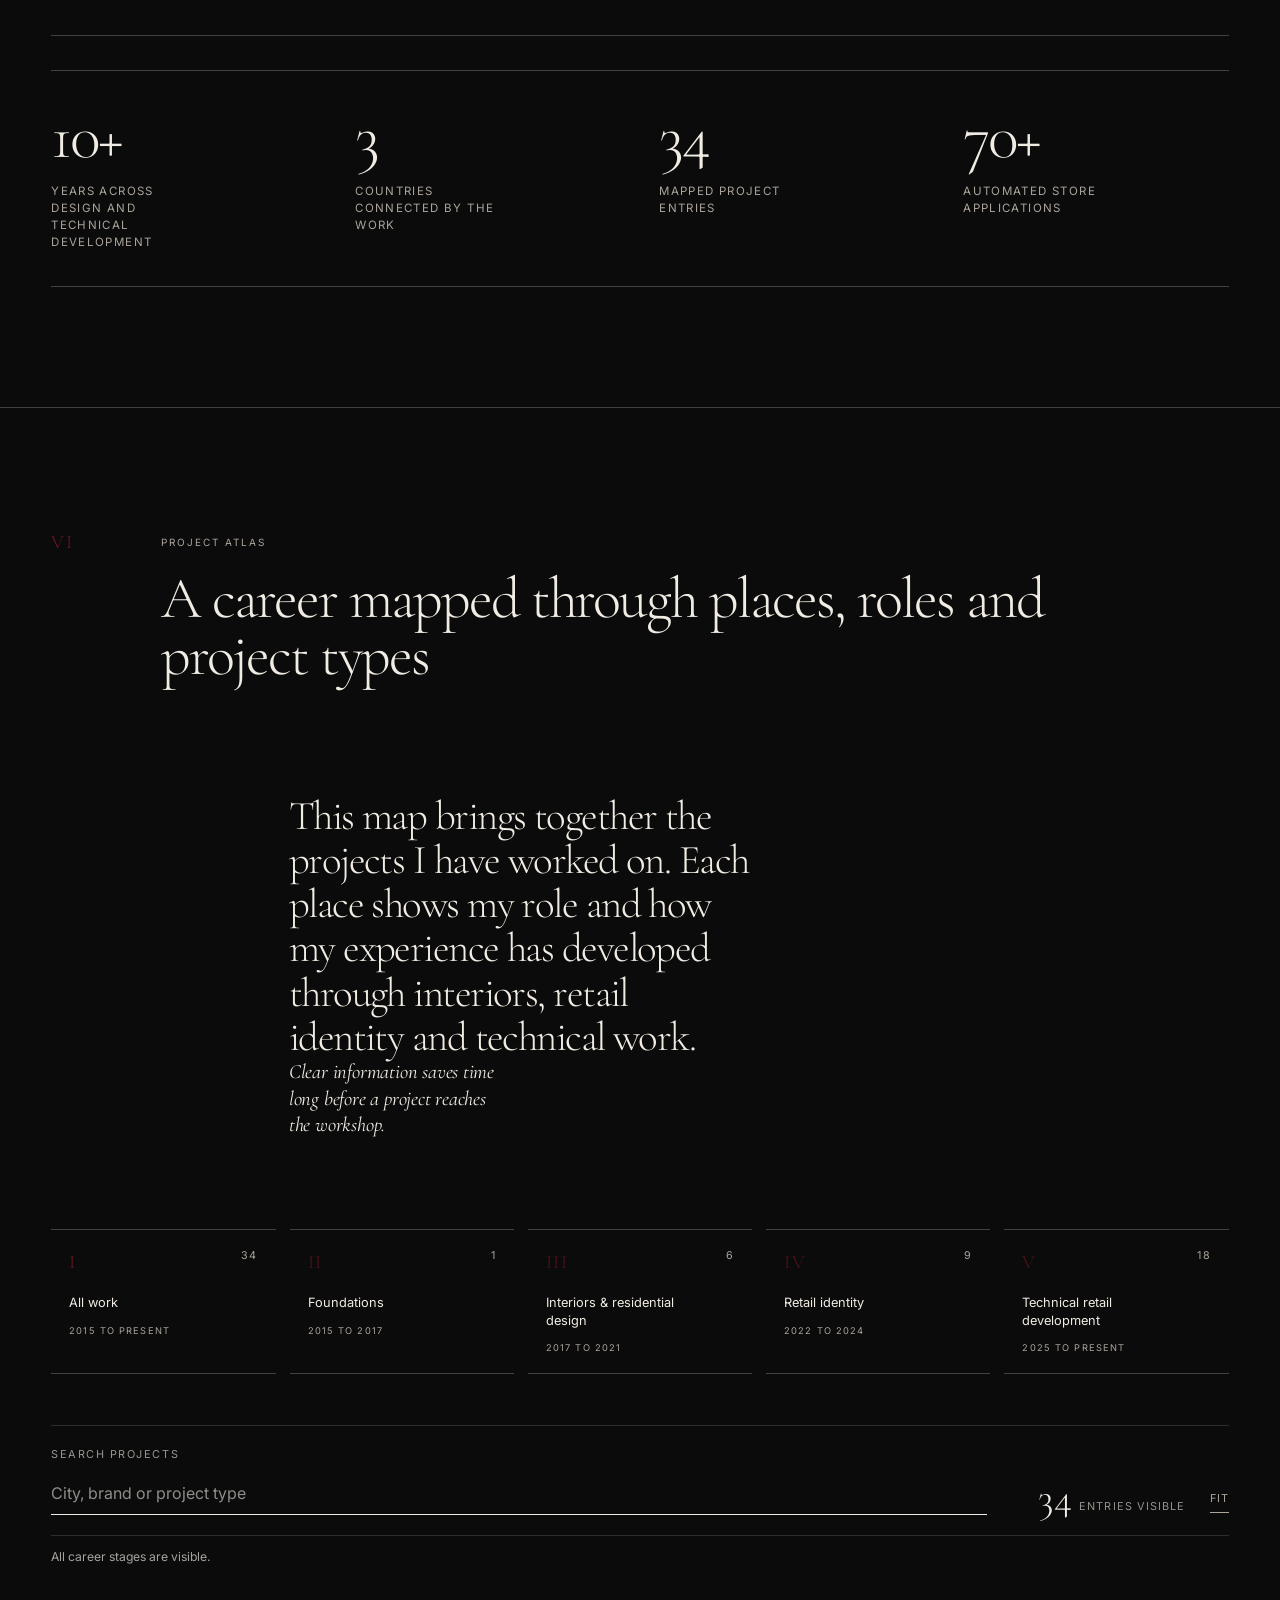
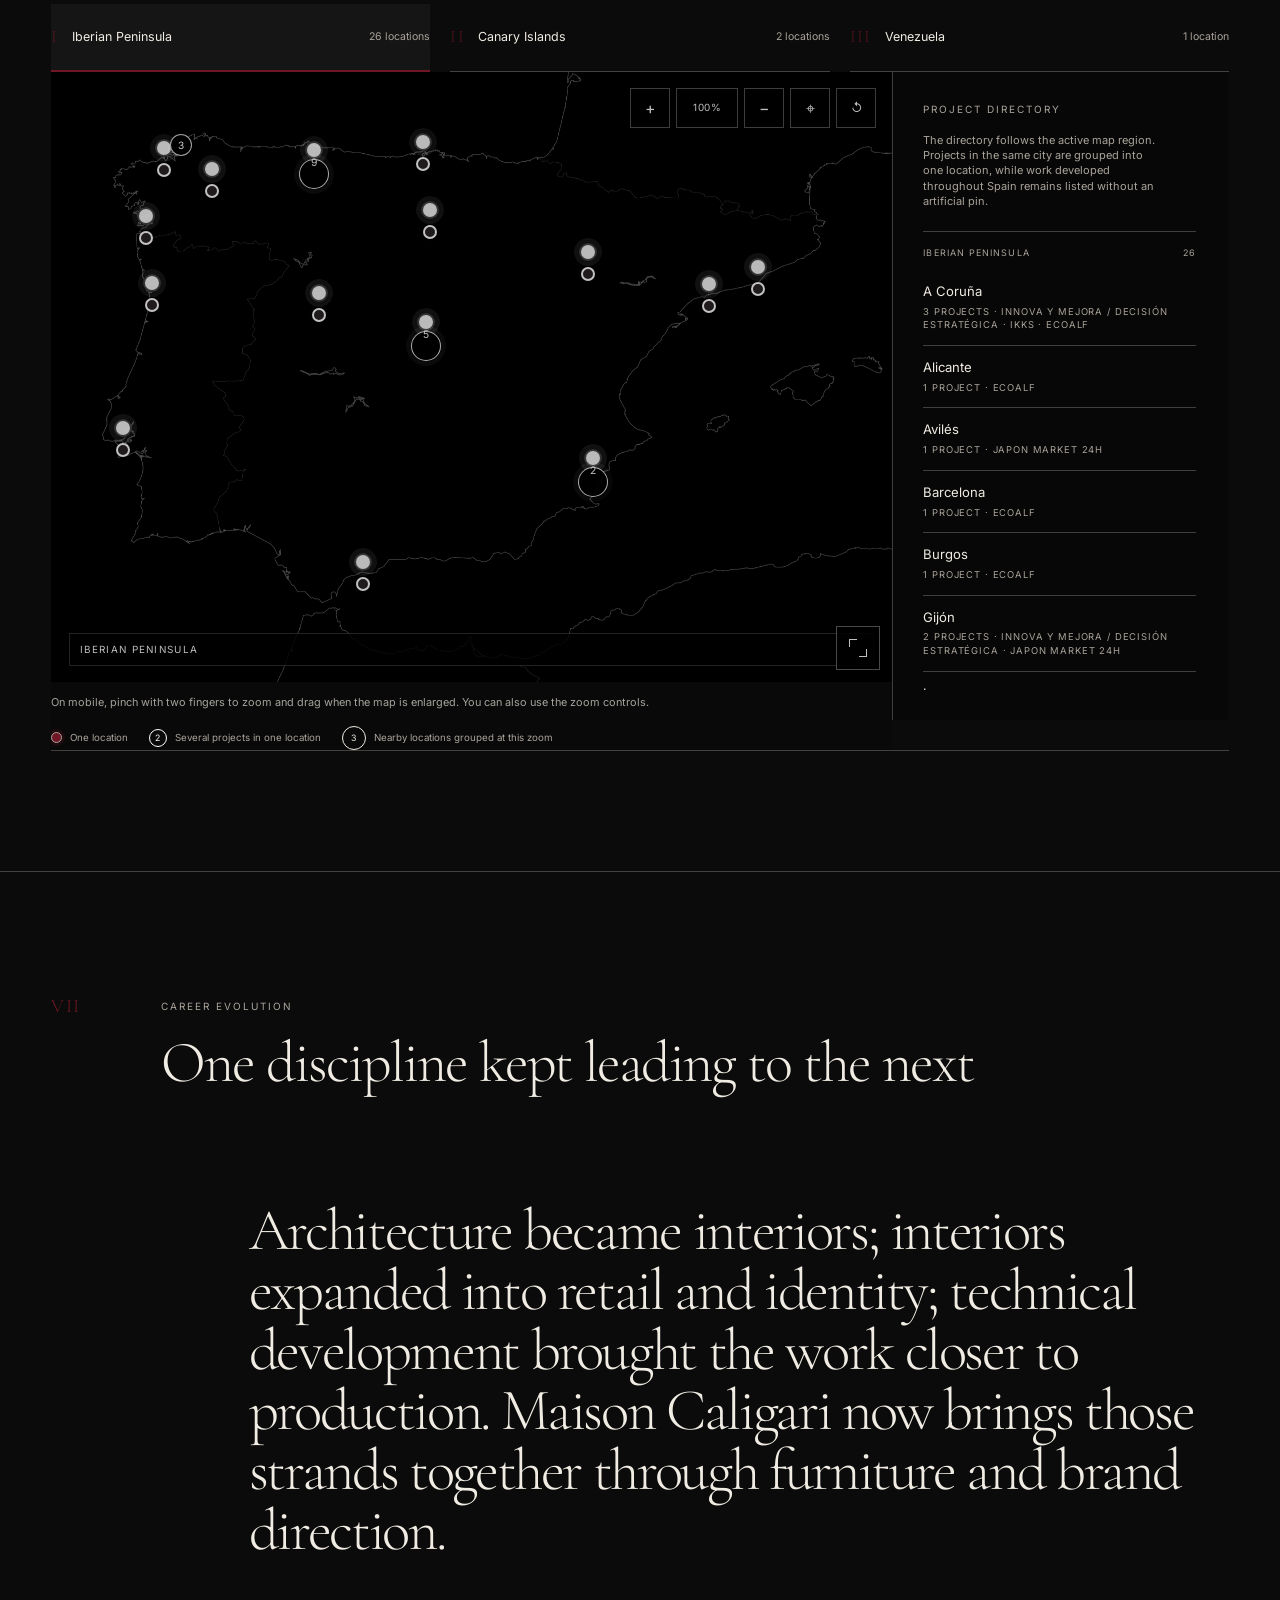
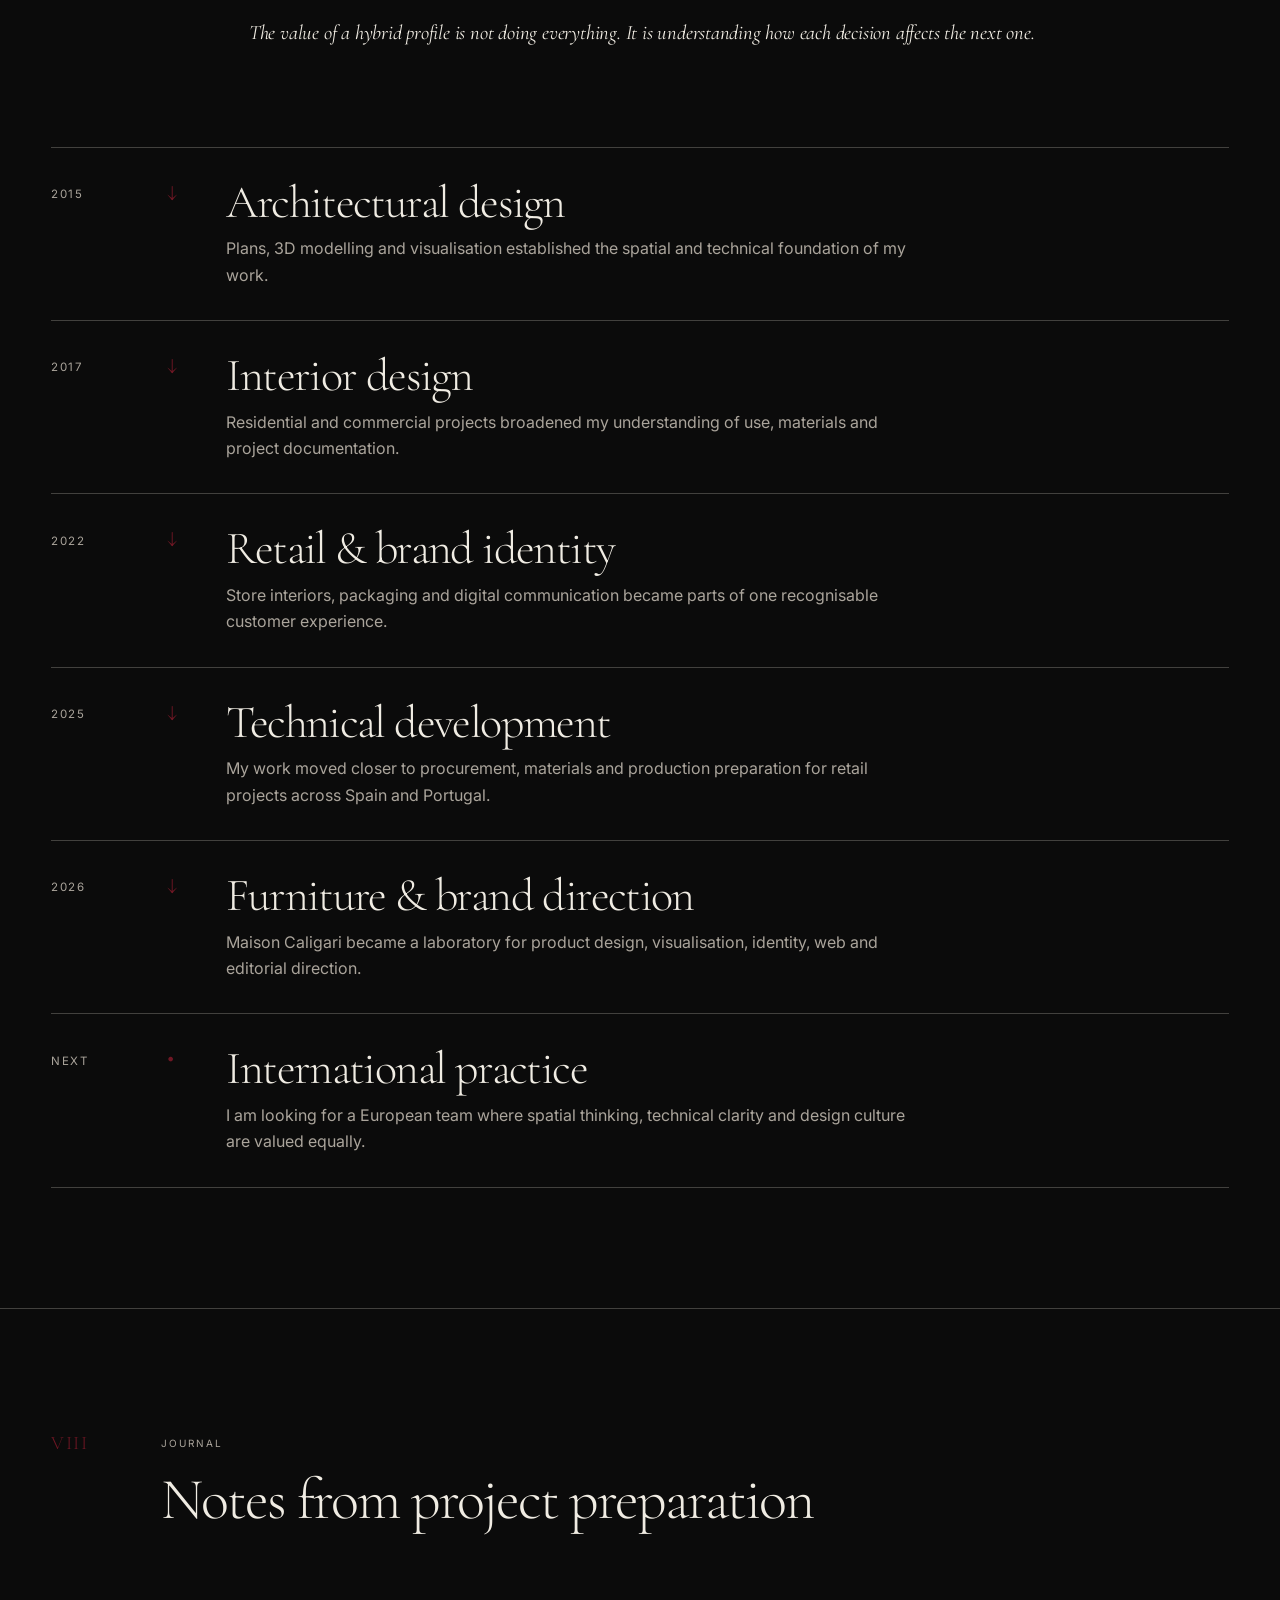
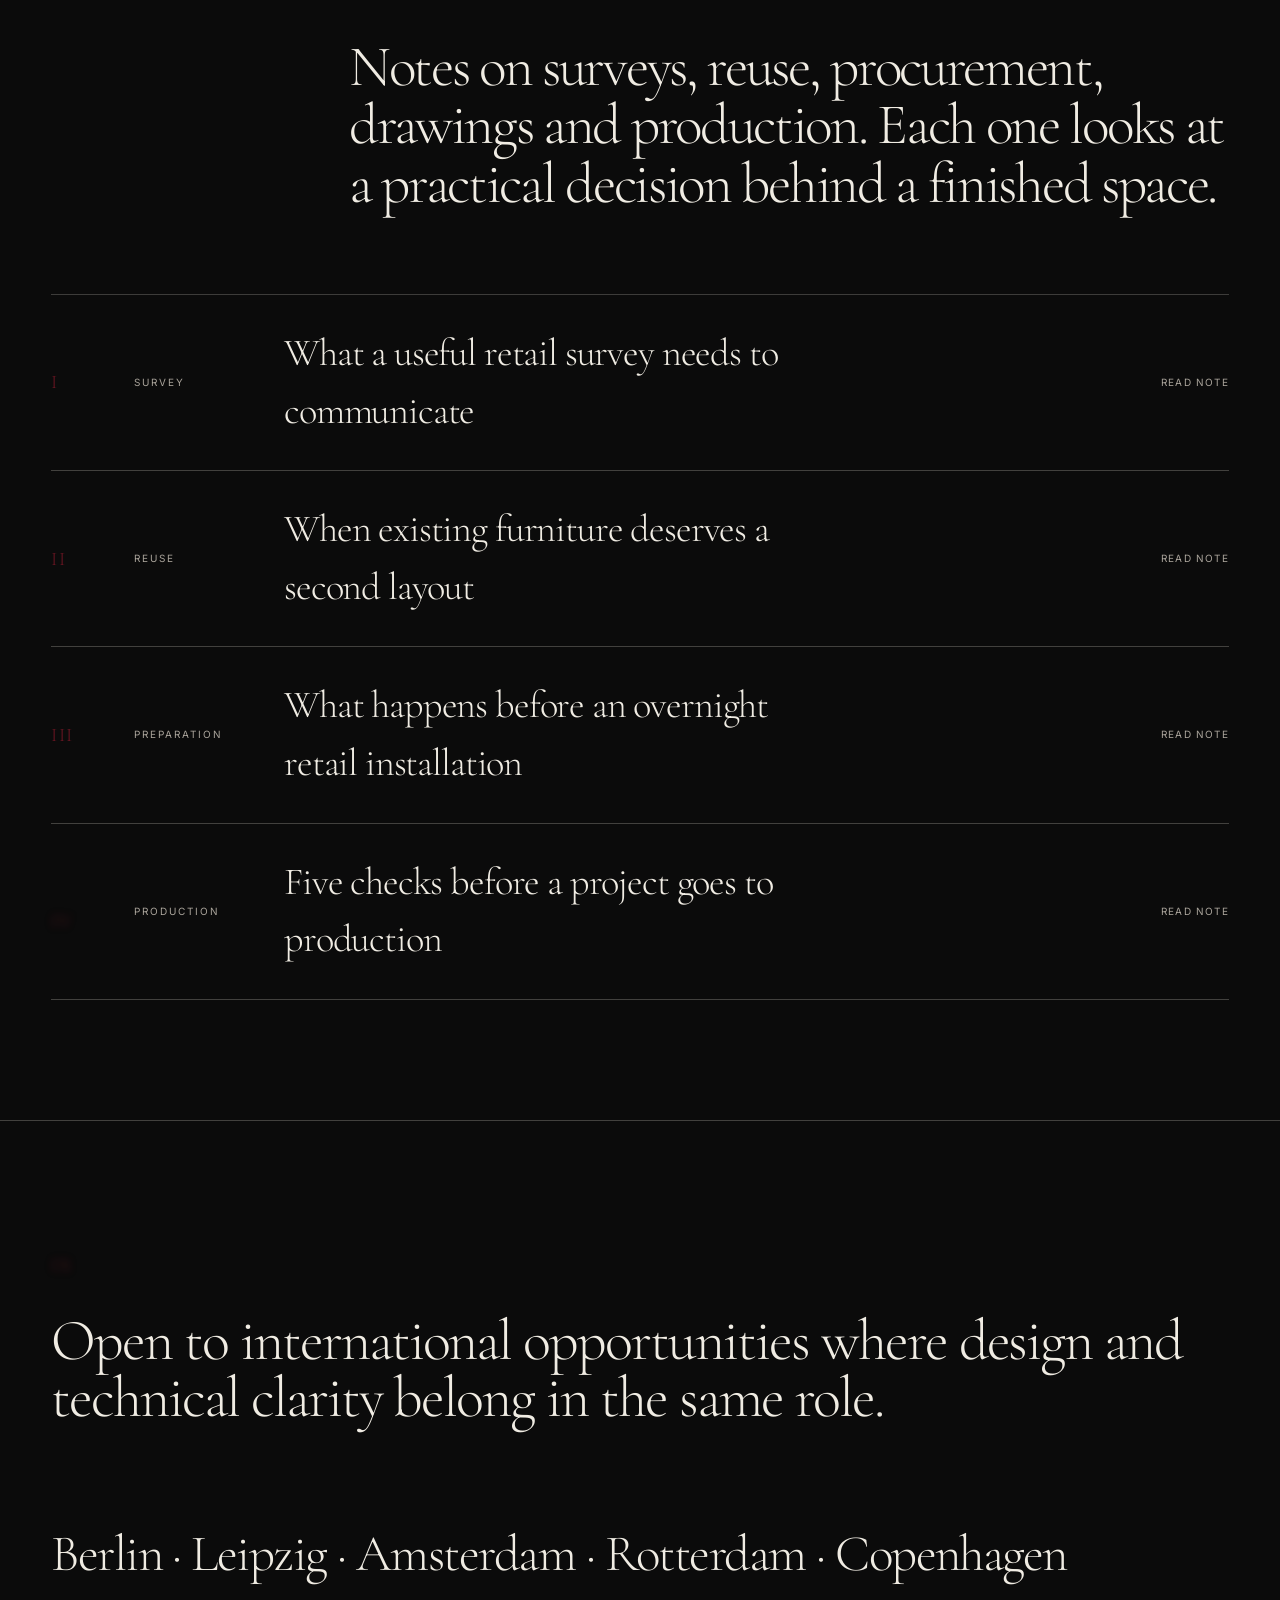
==== commit 6f271208: "Add files via upload" ====
--- a/index.html
+++ b/index.html
@@ -10,7 +10,7 @@
 <link href="https://fonts.googleapis.com" rel="preconnect"/>
 <link crossorigin="" href="https://fonts.gstatic.com" rel="preconnect"/>
 <link href="https://fonts.googleapis.com/css2?family=Cormorant+Garamond:wght@300;400&amp;family=Inter:wght@300;400;500&amp;display=swap" rel="stylesheet"/>
-<link href="css/main.css?v=20260723-captions-sketch-final-v3" rel="stylesheet"/>
+<link href="css/main.css?v=20260723-caligari-captions-home-titles-v4" rel="stylesheet"/>
 <noscript><style>.page-loader{display:none!important}.reveal,.roman-reveal{opacity:1!important;transform:none!important;filter:none!important}</style></noscript><link href="https://www.rcabello.com/" rel="canonical"/><link href="favicon.svg" rel="icon" type="image/svg+xml"/><link href="images/ricardo-cabello-og.jpg" rel="apple-touch-icon"/><meta content="website" property="og:type"/><meta content="Ricardo Cabello | Retail &amp; Spatial Designer" property="og:title"/><meta content="Portfolio of Ricardo Cabello, a retail and spatial designer connecting concept, technical documentation, furniture and production preparation." property="og:description"/><meta content="https://www.rcabello.com/" property="og:url"/><meta content="https://www.rcabello.com/images/ricardo-cabello-og.jpg" property="og:image"/><meta content="summary_large_image" name="twitter:card"/><meta content="Ricardo Cabello | Retail &amp; Spatial Designer" name="twitter:title"/><meta content="Portfolio of Ricardo Cabello, a retail and spatial designer connecting concept, technical documentation, furniture and production preparation." name="twitter:description"/><meta content="https://www.rcabello.com/images/ricardo-cabello-og.jpg" name="twitter:image"/></head>
 <body class="theme-dark" data-page="home"><a class="skip-link" data-i18n="skipContent" href="#top">Skip to content</a>
 <div aria-hidden="true" class="ambient-background">
@@ -210,6 +210,6 @@
 <span>©<span id="year"></span>Ricardo Cabello</span>
 <span data-i18n="locationFooter">Gijón, Spain · Open to relocation</span>
 </footer>
-<script src="js/app.js?v=20260723-atlas-captions-final-v2"></script>
+<script src="js/app.js?v=20260723-caligari-captions-home-titles-v4"></script>
 </body>
 </html>
--- a/css/main.css
+++ b/css/main.css
@@ -1148,3 +1148,70 @@
     line-height:1.42;
   }
 }
+
+
+/* Maison Caligari captions and stronger home project titles · 2026-07-23 */
+.carousel-description{display:grid;justify-items:center;gap:6px}
+.carousel-description-title{
+  display:block;
+  font-family:"Cormorant Garamond",Georgia,serif;
+  font-size:clamp(21px,1.8vw,27px);
+  font-weight:400;
+  line-height:1.12;
+  letter-spacing:-.015em;
+  color:var(--ink);
+  text-align:center;
+}
+.carousel-description-copy{display:block;max-width:72ch;text-align:center}
+.project-maison-caligari .photo-grid>figure>.maison-piece-caption{
+  display:grid;
+  justify-items:center;
+  gap:7px;
+  width:min(100%,76ch);
+  margin:18px auto 34px;
+  padding:14px clamp(18px,3vw,34px) 4px;
+  border-top:1px solid var(--line);
+  color:var(--ink);
+  text-align:center;
+}
+.project-maison-caligari .maison-piece-caption strong{
+  font-family:"Cormorant Garamond",Georgia,serif;
+  font-size:clamp(21px,1.8vw,27px);
+  font-weight:400;
+  line-height:1.12;
+  letter-spacing:-.015em;
+}
+.project-maison-caligari .maison-piece-caption span{
+  max-width:72ch;
+  font-family:"Cormorant Garamond",Georgia,serif;
+  font-size:clamp(17px,1.45vw,21px);
+  line-height:1.42;
+  color:var(--ink);
+  opacity:.94;
+}
+body[data-page="home"] .editorial-project .project-caption h3{
+  font-size:clamp(2.55rem,4.35vw,5.3rem)!important;
+  line-height:.91!important;
+  letter-spacing:-.043em!important;
+  max-width:19ch;
+  text-wrap:balance;
+}
+body[data-page="home"] .featured-maison .project-caption h3{
+  font-size:clamp(2.9rem,5vw,6rem)!important;
+  max-width:17ch;
+}
+body:not(.theme-light)[data-page="home"] .editorial-project .project-caption h3{
+  text-shadow:0 .18em .75em rgba(0,0,0,.2);
+}
+@media(max-width:760px){
+  .carousel-description-title{font-size:21px}
+  .project-maison-caligari .maison-piece-caption{margin-top:14px;padding:12px 10px 2px}
+  .project-maison-caligari .maison-piece-caption strong{font-size:21px}
+  .project-maison-caligari .maison-piece-caption span{font-size:16px}
+  body[data-page="home"] .editorial-project .project-caption h3,
+  body[data-page="home"] .featured-maison .project-caption h3{
+    font-size:clamp(2.15rem,10.4vw,3.45rem)!important;
+    line-height:.96!important;
+    max-width:100%;
+  }
+}
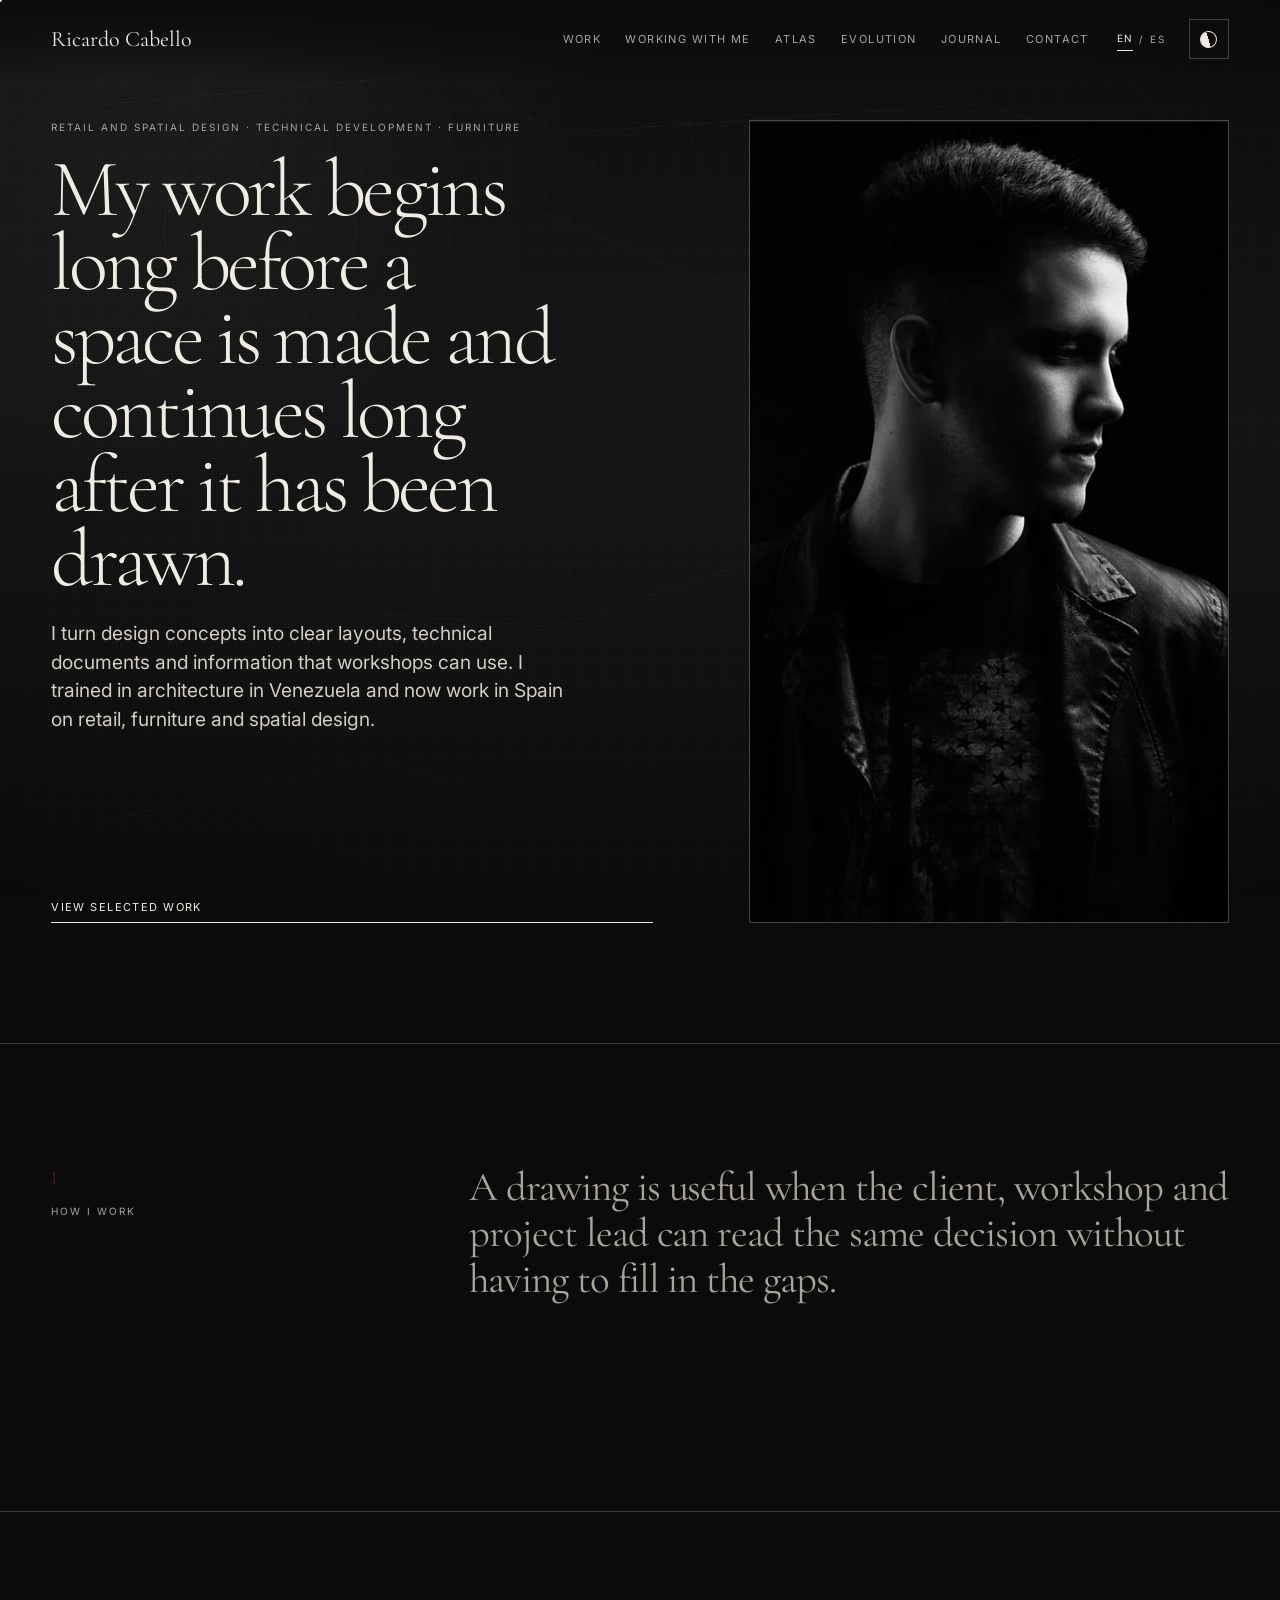
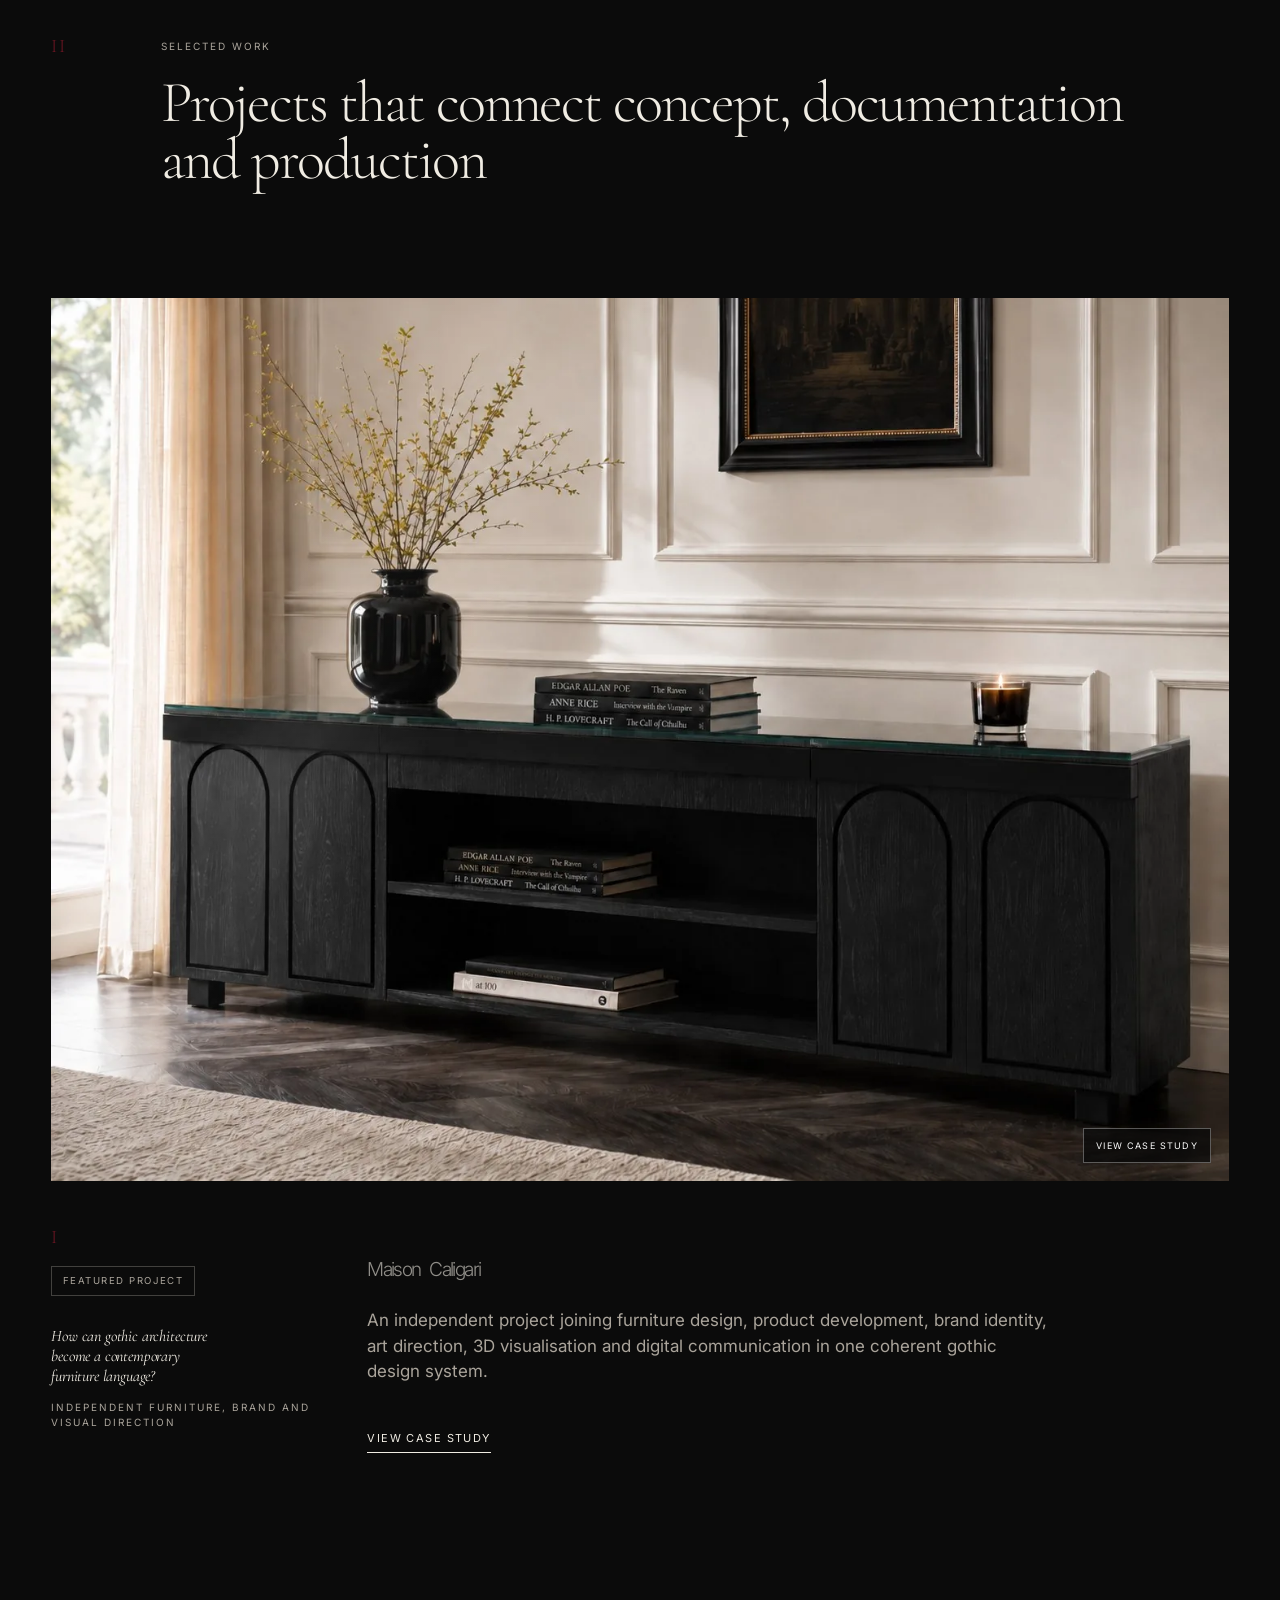
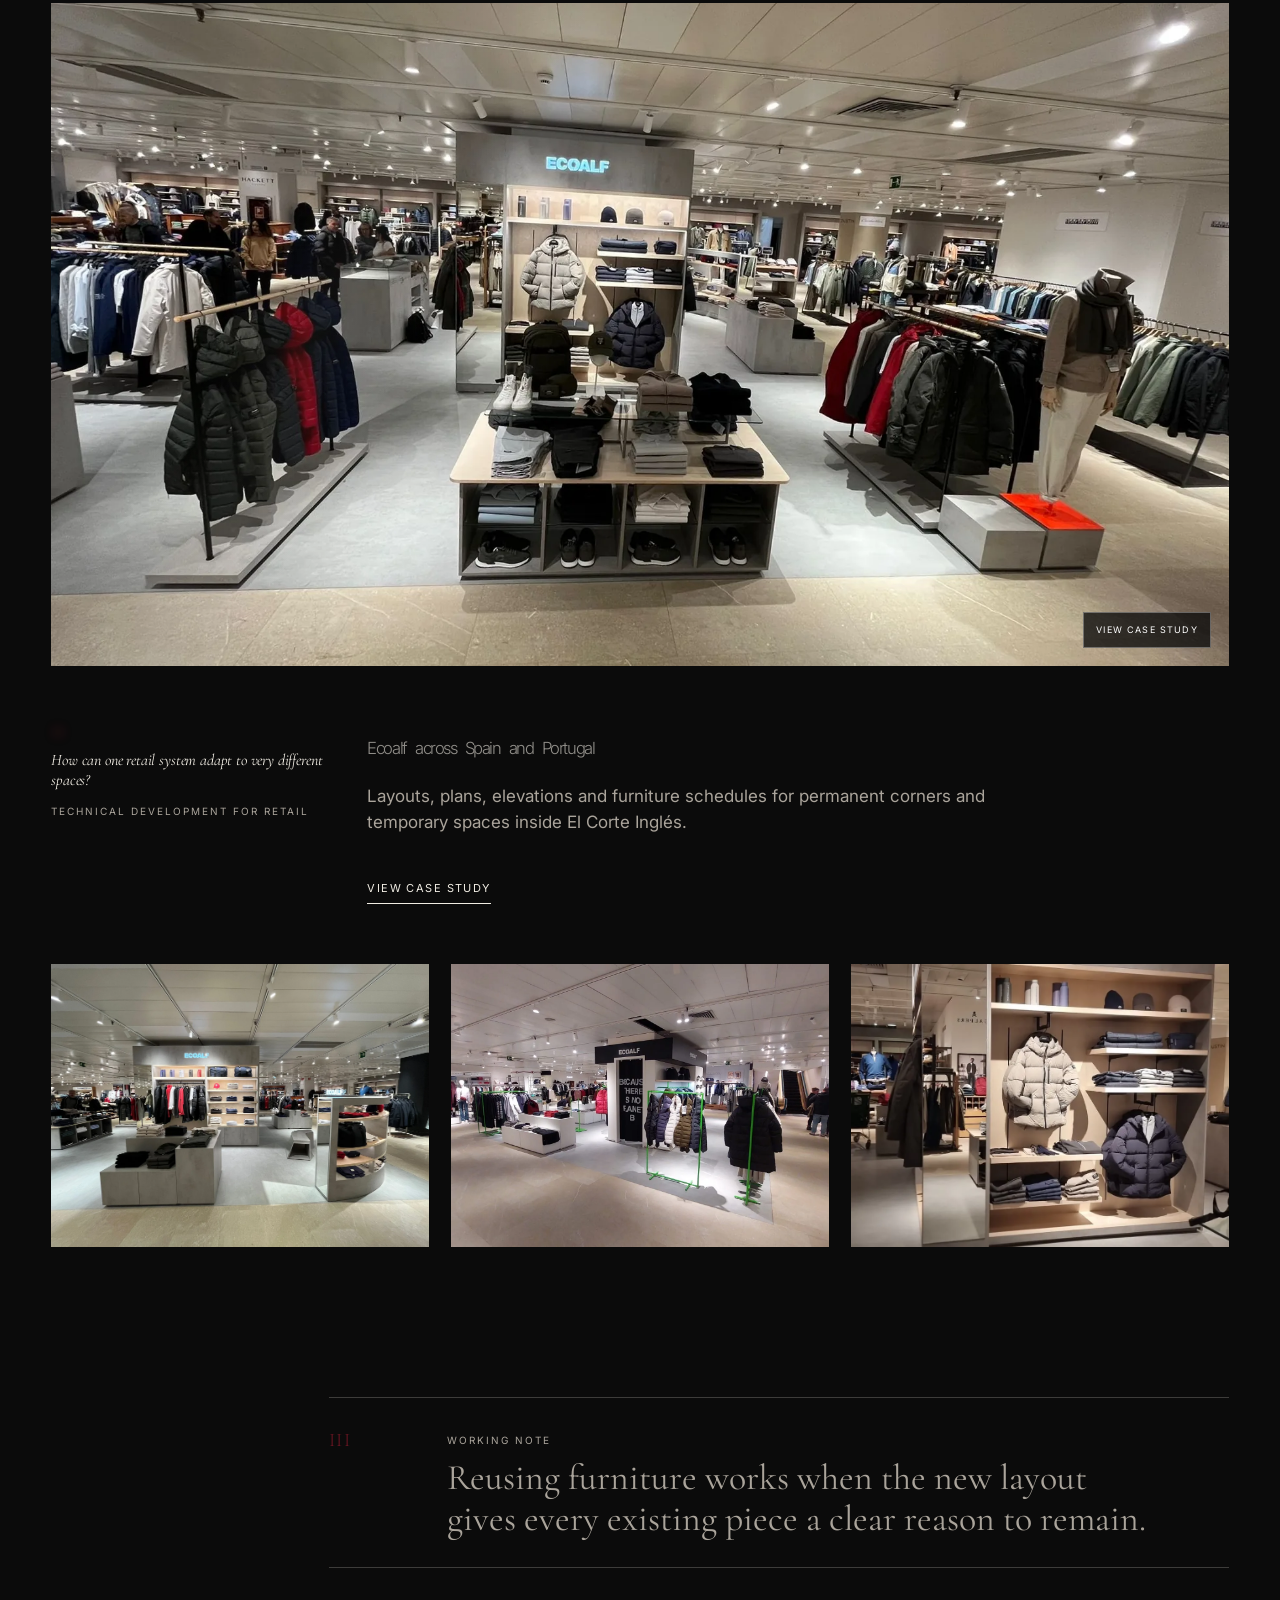
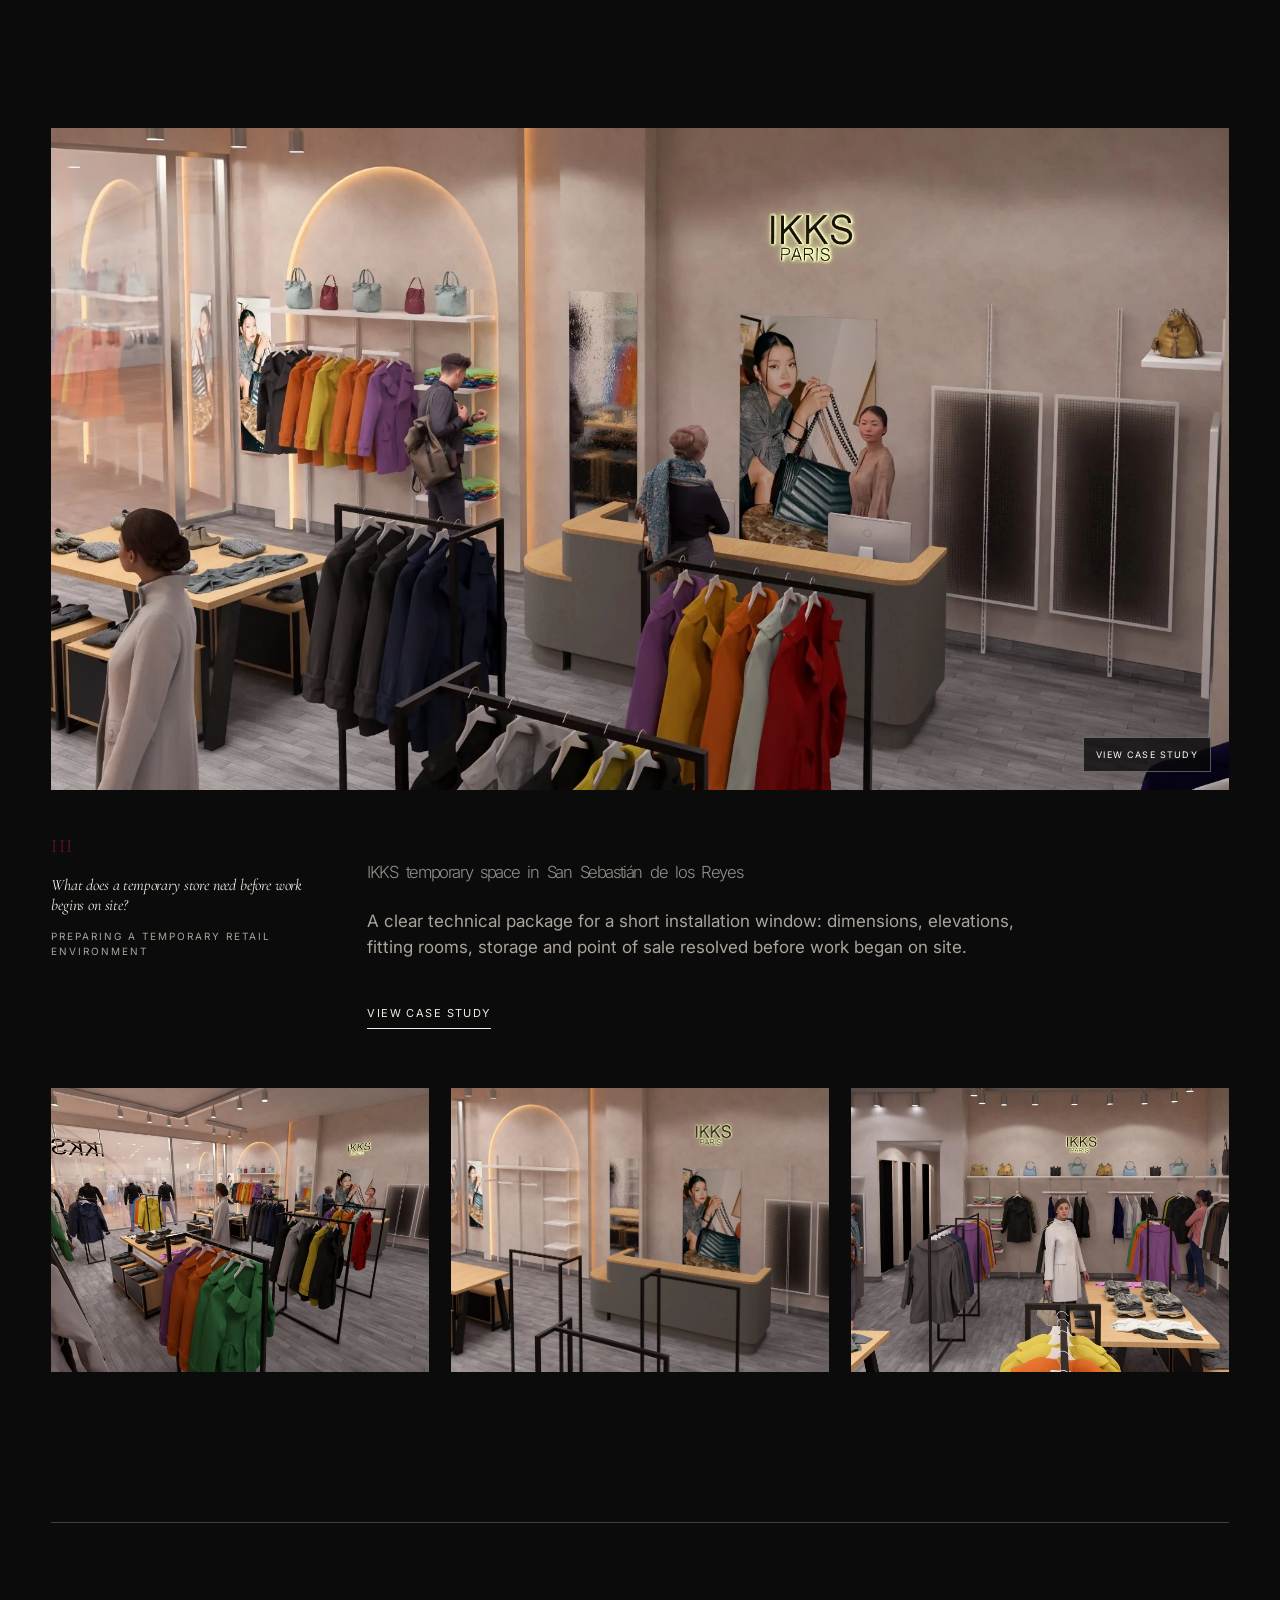
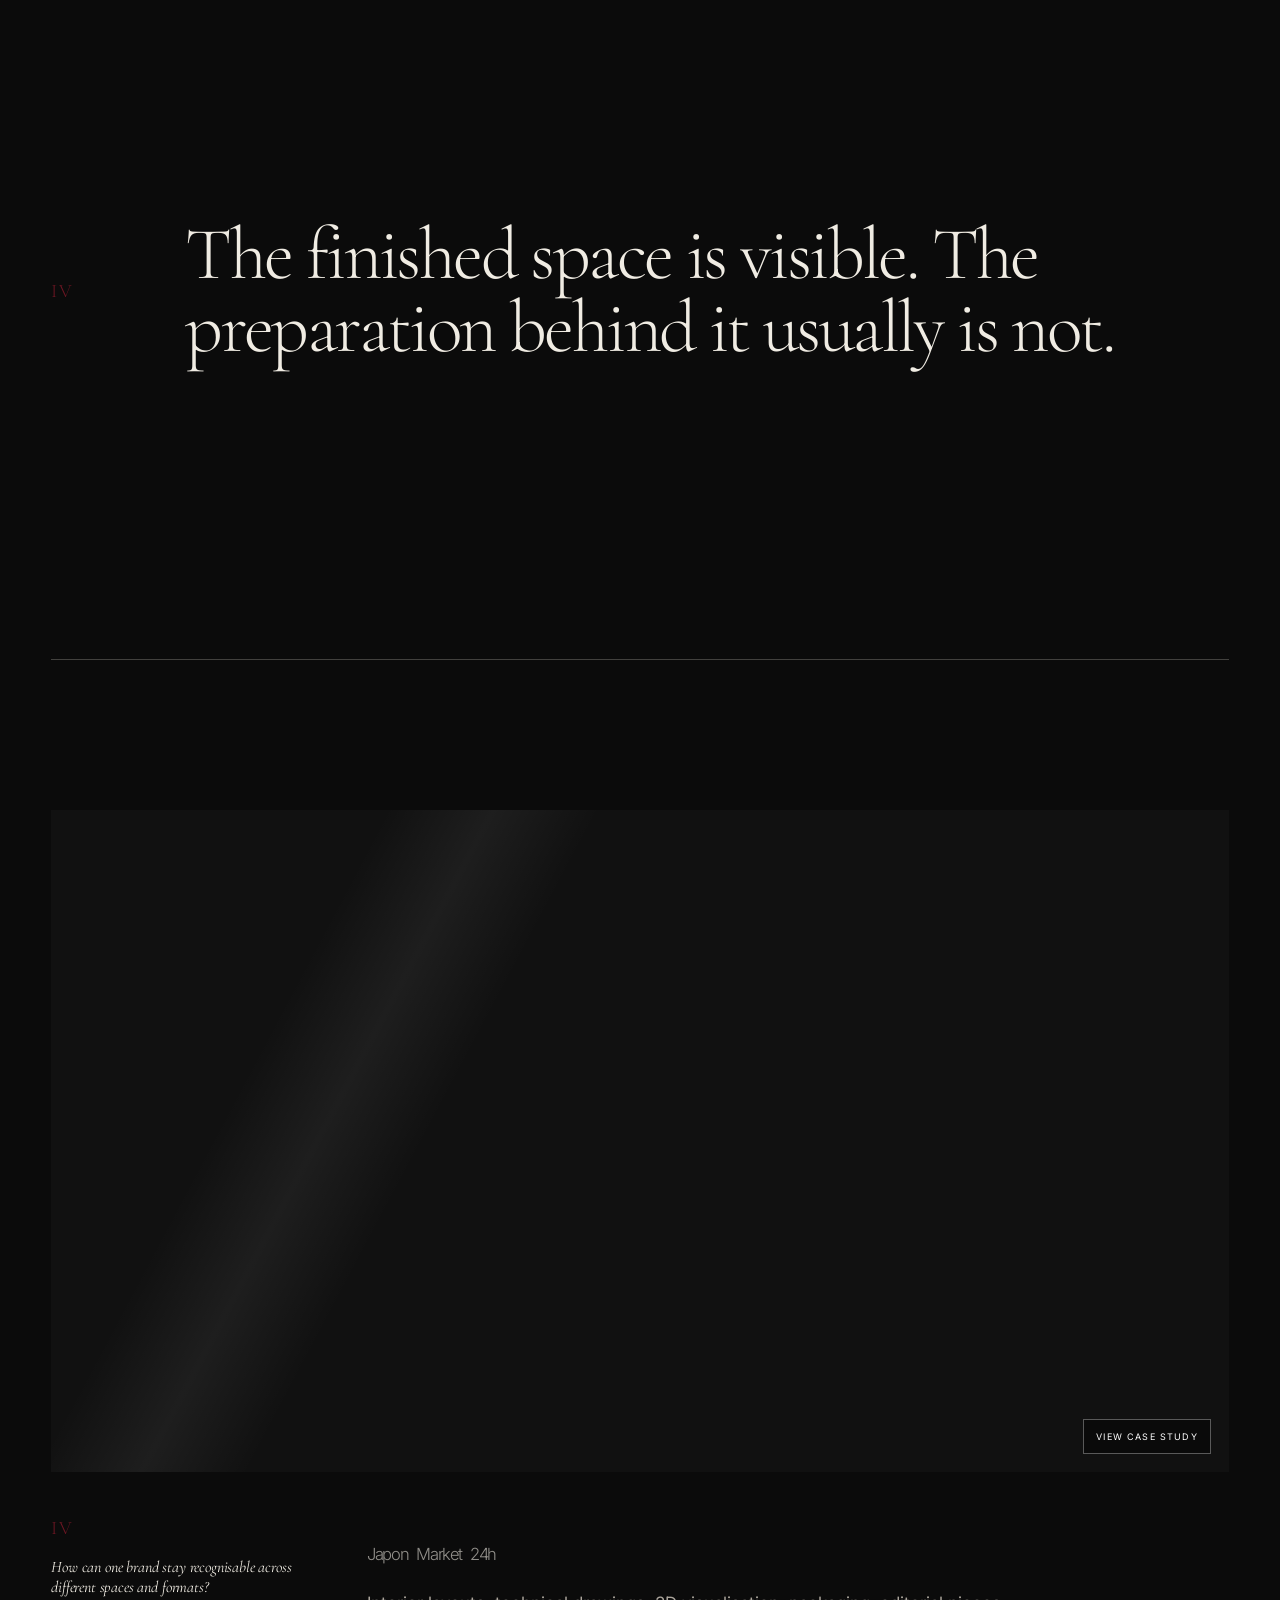
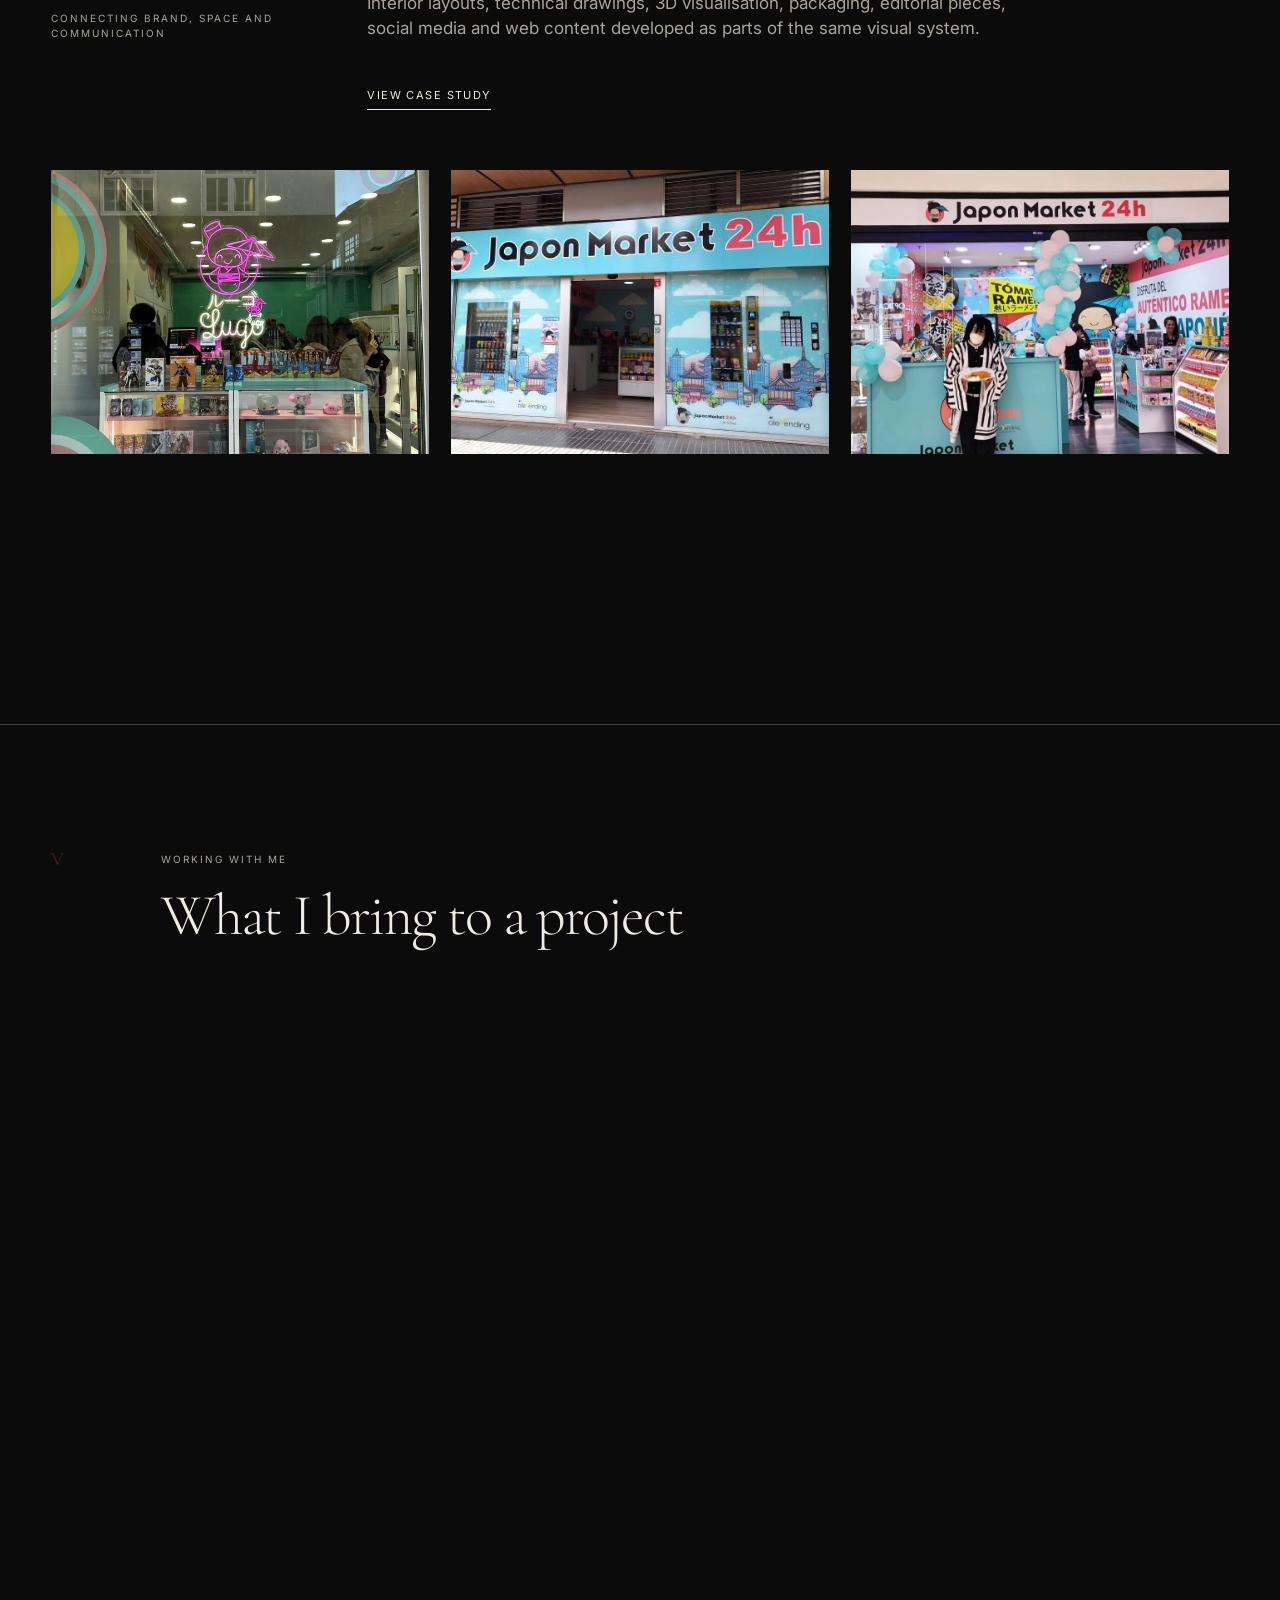
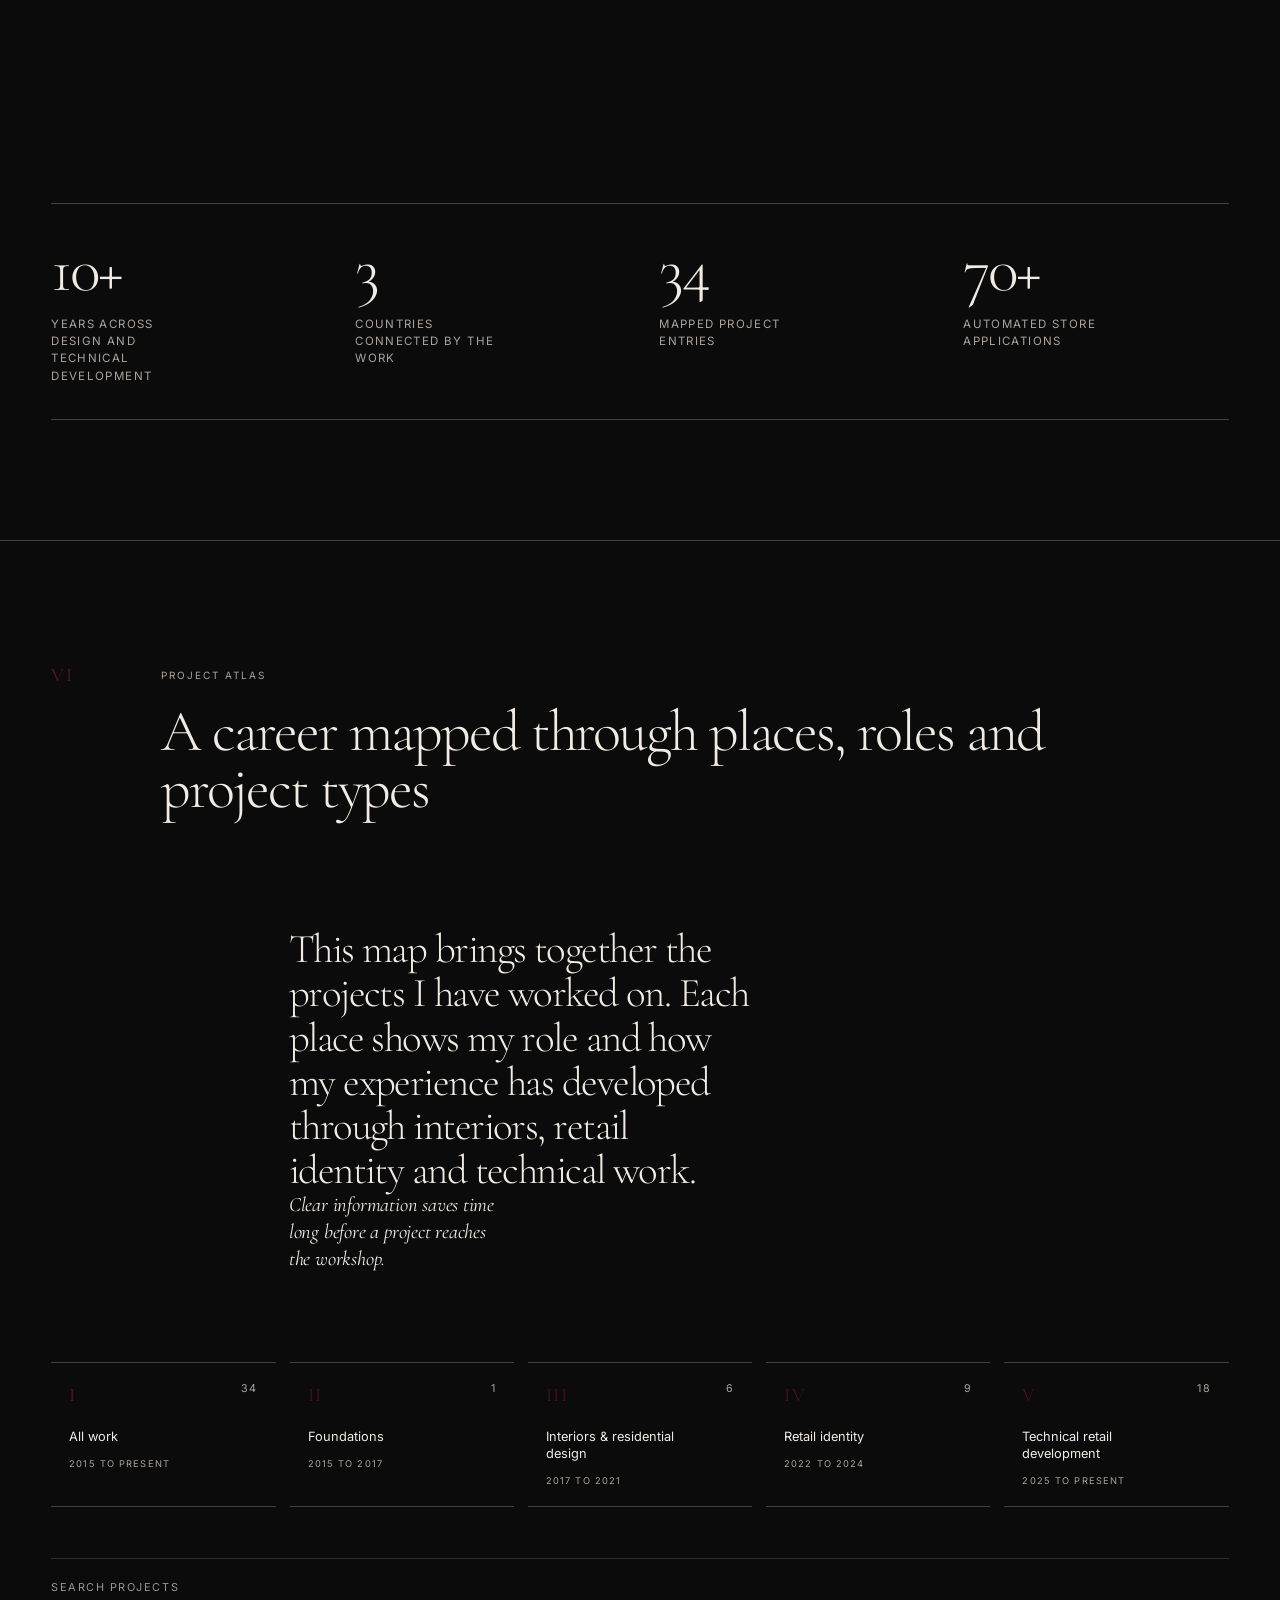
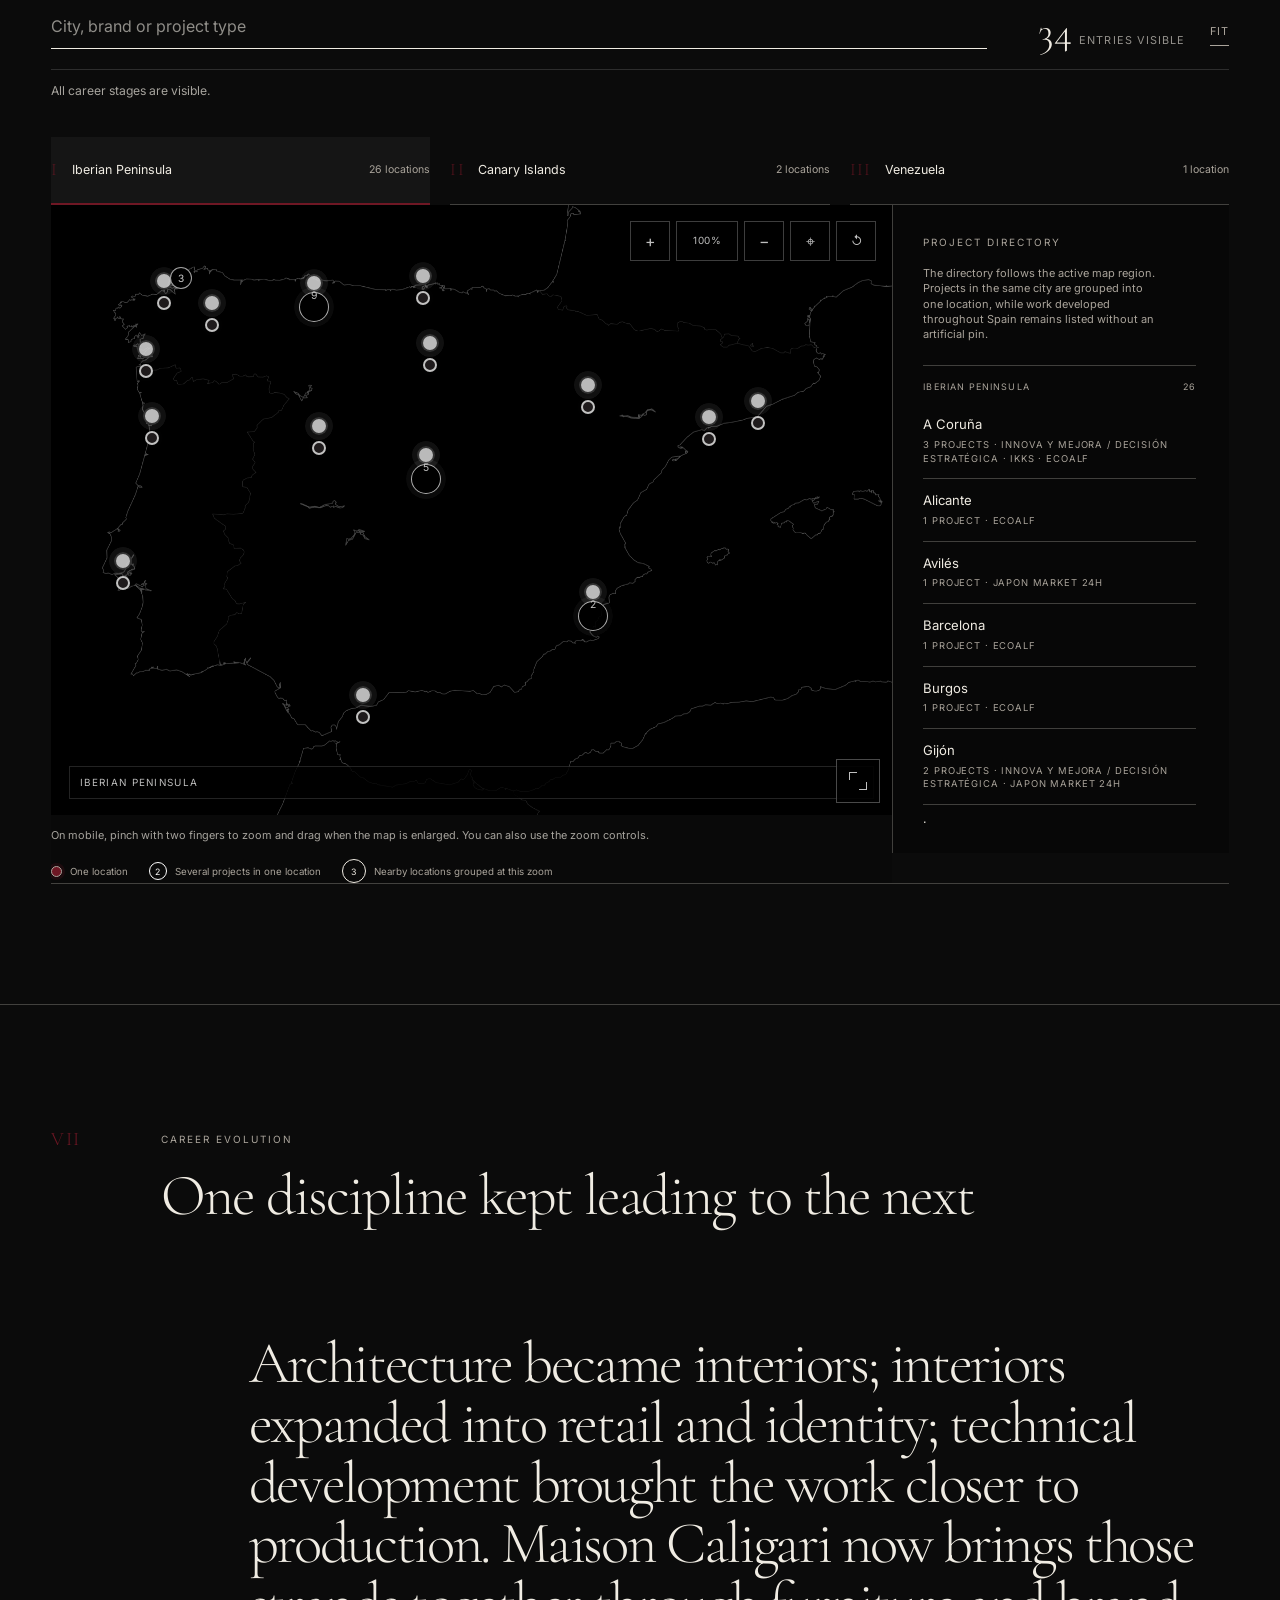
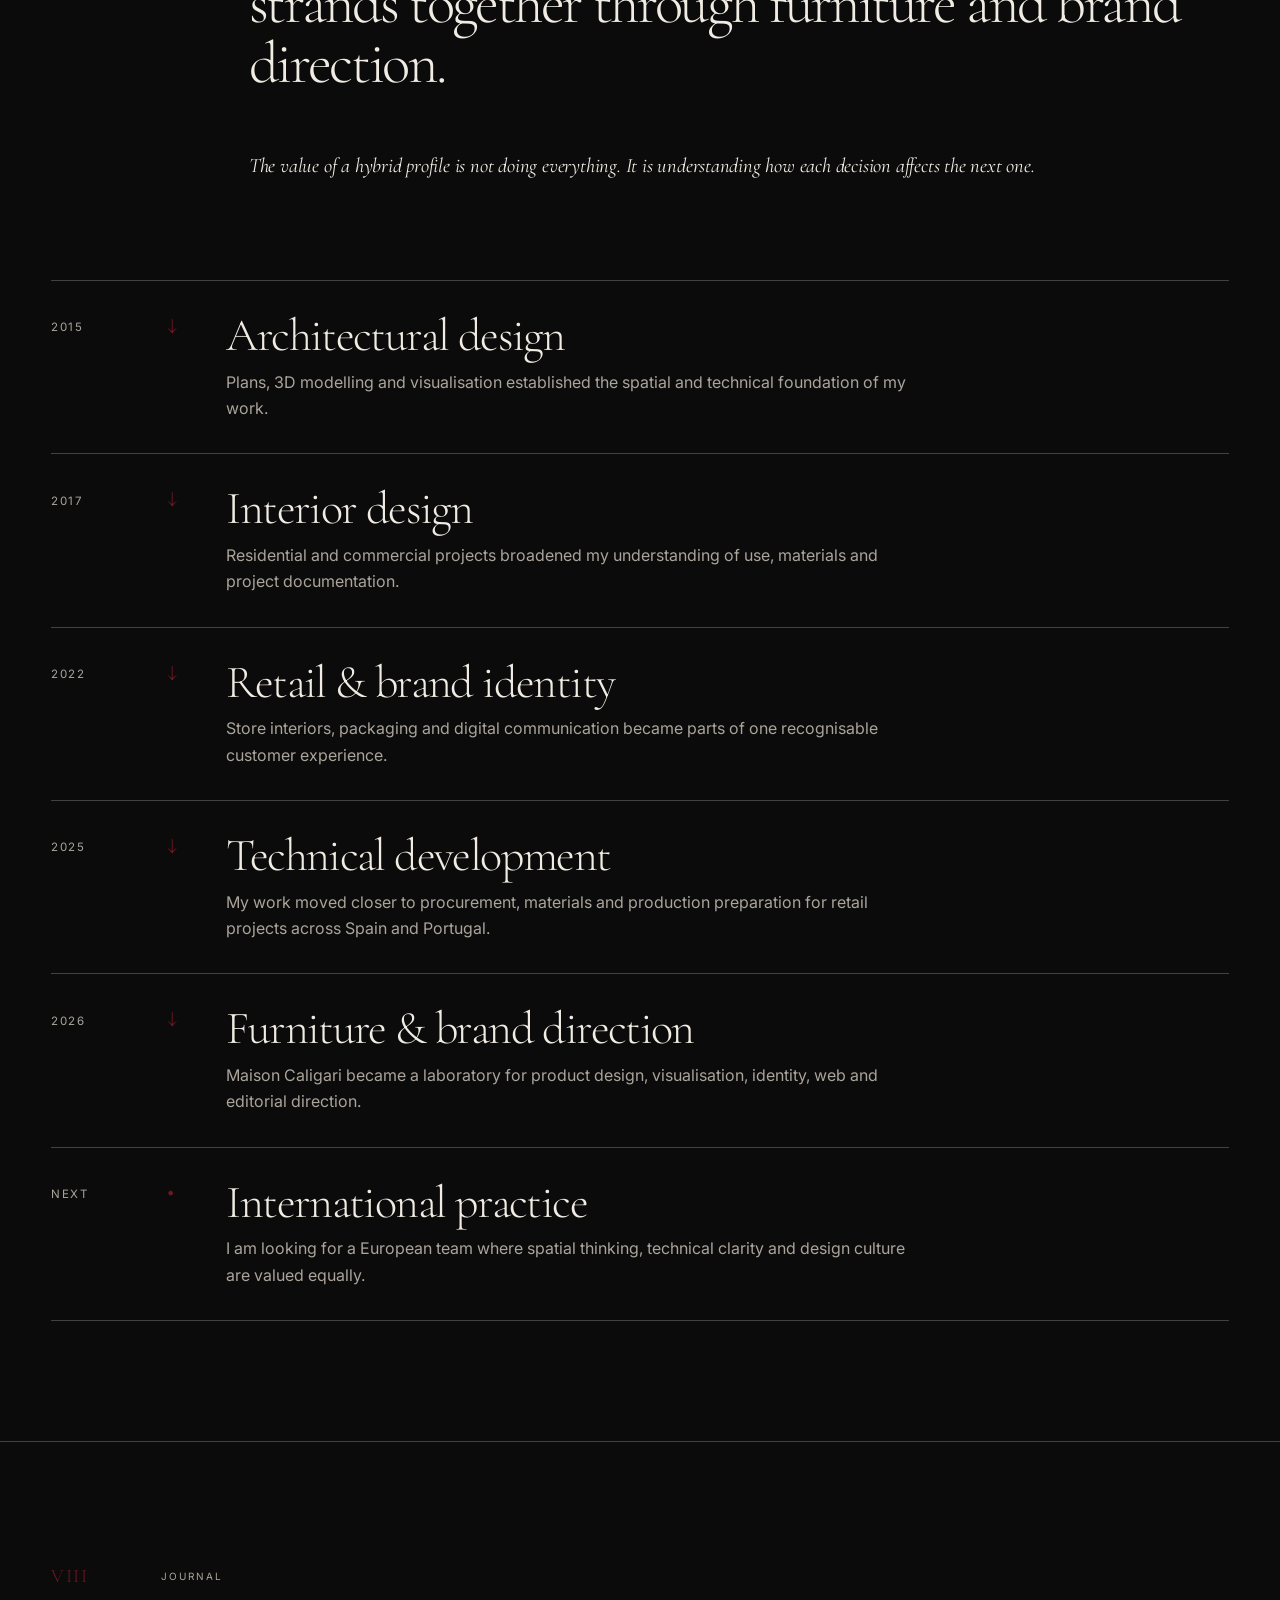
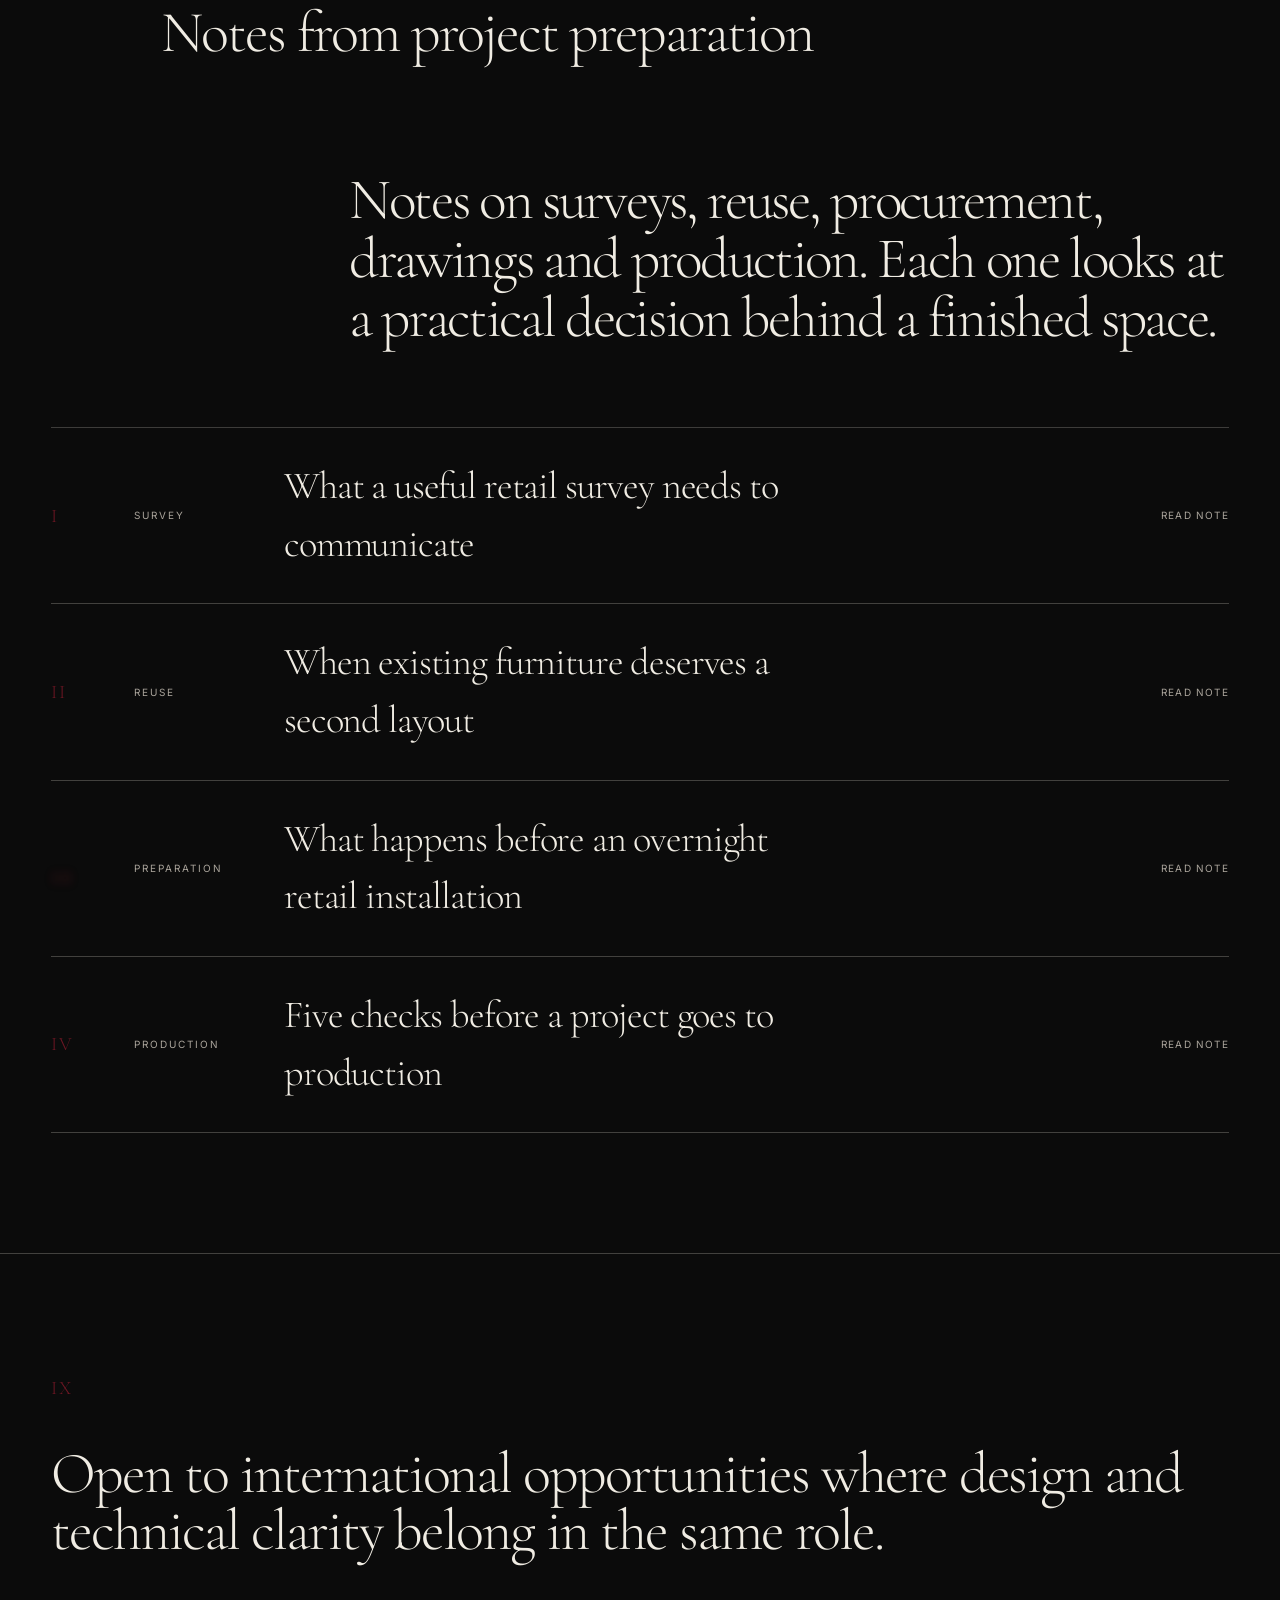
==== commit 5f916e47: "Add files via upload" ====
--- a/index.html
+++ b/index.html
@@ -10,7 +10,7 @@
 <link href="https://fonts.googleapis.com" rel="preconnect"/>
 <link crossorigin="" href="https://fonts.gstatic.com" rel="preconnect"/>
 <link href="https://fonts.googleapis.com/css2?family=Cormorant+Garamond:wght@300;400&amp;family=Inter:wght@300;400;500&amp;display=swap" rel="stylesheet"/>
-<link href="css/main.css?v=20260723-caligari-captions-home-titles-v4" rel="stylesheet"/>
+<link href="css/main.css?v=20260723-final-portrait-framing-v1" rel="stylesheet"/>
 <noscript><style>.page-loader{display:none!important}.reveal,.roman-reveal{opacity:1!important;transform:none!important;filter:none!important}</style></noscript><link href="https://www.rcabello.com/" rel="canonical"/><link href="favicon.svg" rel="icon" type="image/svg+xml"/><link href="images/ricardo-cabello-og.jpg" rel="apple-touch-icon"/><meta content="website" property="og:type"/><meta content="Ricardo Cabello | Retail &amp; Spatial Designer" property="og:title"/><meta content="Portfolio of Ricardo Cabello, a retail and spatial designer connecting concept, technical documentation, furniture and production preparation." property="og:description"/><meta content="https://www.rcabello.com/" property="og:url"/><meta content="https://www.rcabello.com/images/ricardo-cabello-og.jpg" property="og:image"/><meta content="summary_large_image" name="twitter:card"/><meta content="Ricardo Cabello | Retail &amp; Spatial Designer" name="twitter:title"/><meta content="Portfolio of Ricardo Cabello, a retail and spatial designer connecting concept, technical documentation, furniture and production preparation." name="twitter:description"/><meta content="https://www.rcabello.com/images/ricardo-cabello-og.jpg" name="twitter:image"/></head>
 <body class="theme-dark" data-page="home"><a class="skip-link" data-i18n="skipContent" href="#top">Skip to content</a>
 <div aria-hidden="true" class="ambient-background">
--- a/css/main.css
+++ b/css/main.css
@@ -1215,3 +1215,45 @@
     max-width:100%;
   }
 }
+
+/* Final home portrait framing · 2026-07-23 */
+html body main .hero.editorial-hero{
+  grid-template-columns:minmax(0,1.08fr) minmax(360px,.92fr);
+  gap:clamp(42px,5vw,88px);
+  align-items:start;
+}
+html body main .hero.editorial-hero .hero-portrait{
+  width:min(100%,480px);
+  max-width:480px;
+  height:auto;
+  max-height:none;
+  aspect-ratio:auto;
+  object-fit:contain;
+  object-position:center top;
+  justify-self:end;
+  align-self:start;
+}
+@media(max-width:900px){
+  html body main .hero.editorial-hero{
+    grid-template-columns:1fr!important;
+    gap:34px;
+  }
+  html body main .hero.editorial-hero .hero-portrait{
+    width:min(100%,430px)!important;
+    max-width:430px!important;
+    height:auto!important;
+    max-height:none!important;
+    aspect-ratio:auto!important;
+    object-fit:contain!important;
+    object-position:center top!important;
+    justify-self:center!important;
+    margin:18px auto 0!important;
+  }
+}
+@media(max-width:520px){
+  html body main .hero.editorial-hero .hero-portrait{
+    width:100%!important;
+    max-width:100%!important;
+    margin-top:10px!important;
+  }
+}
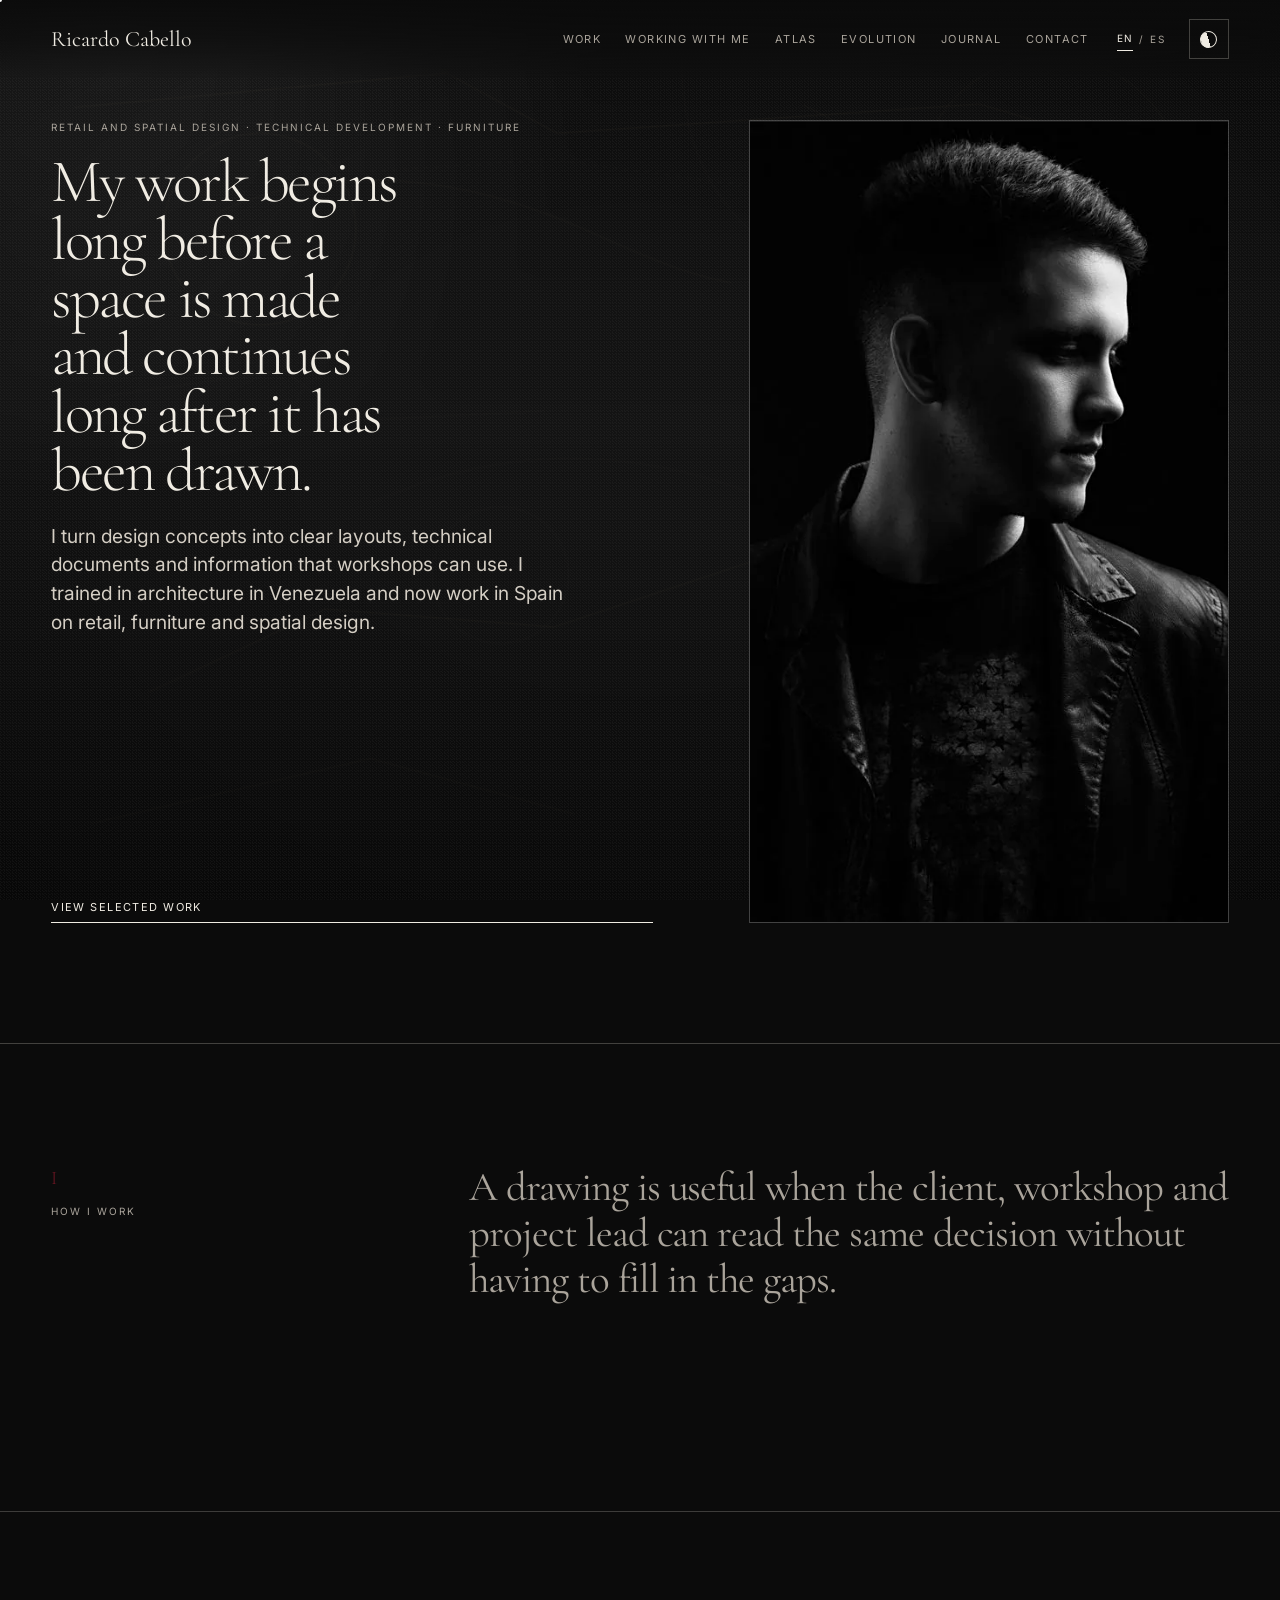
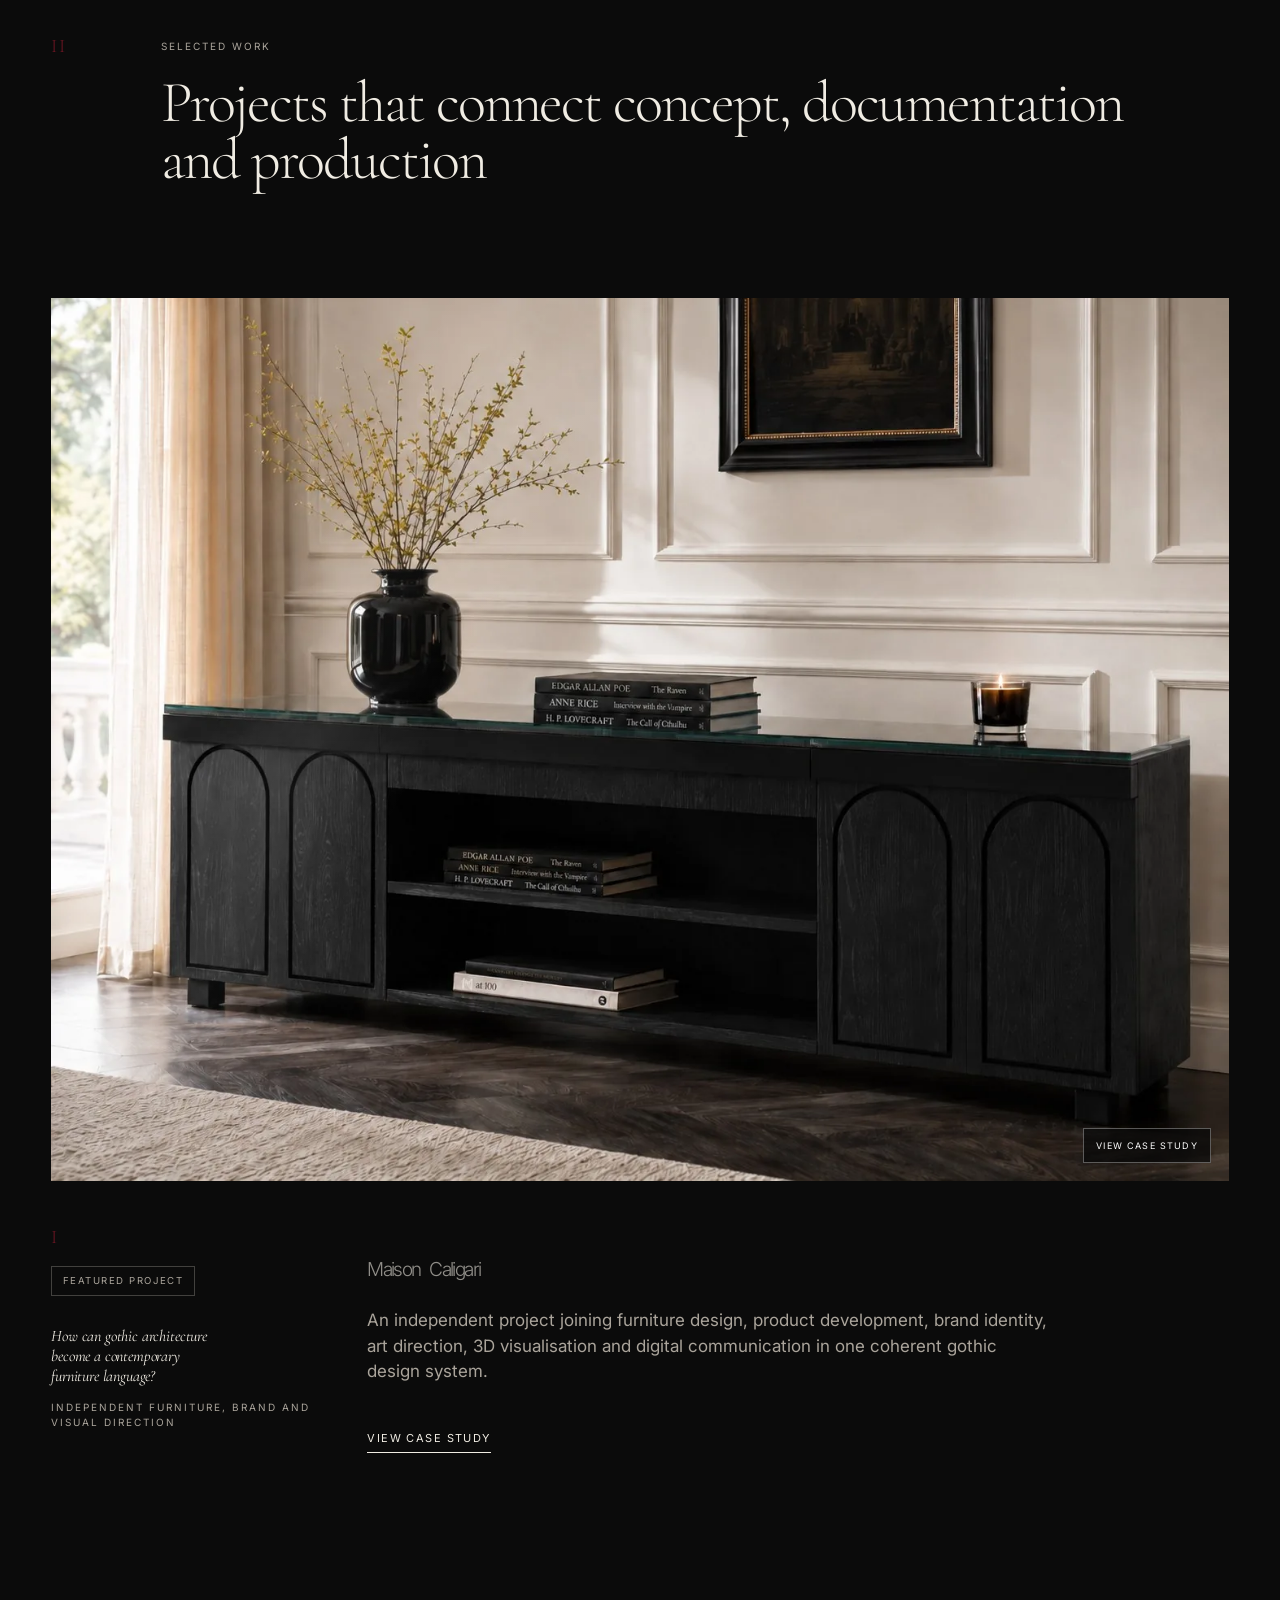
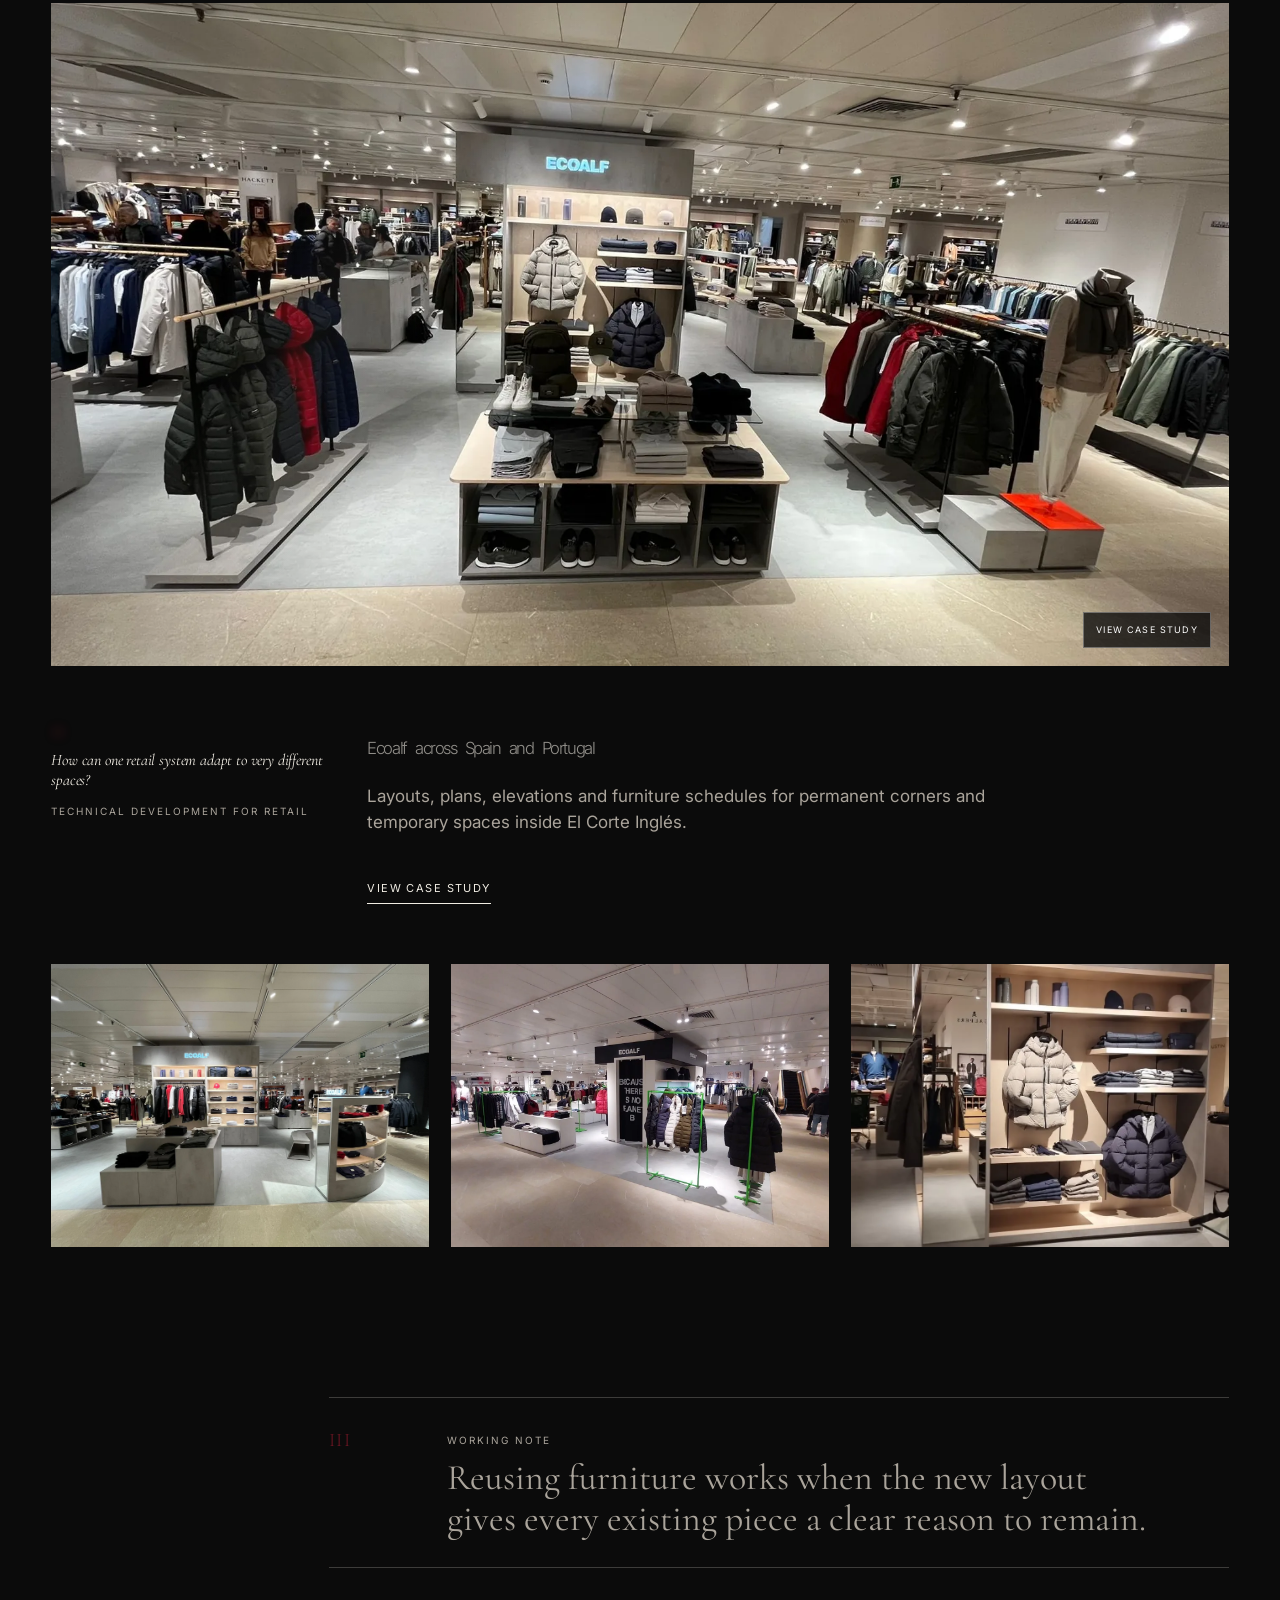
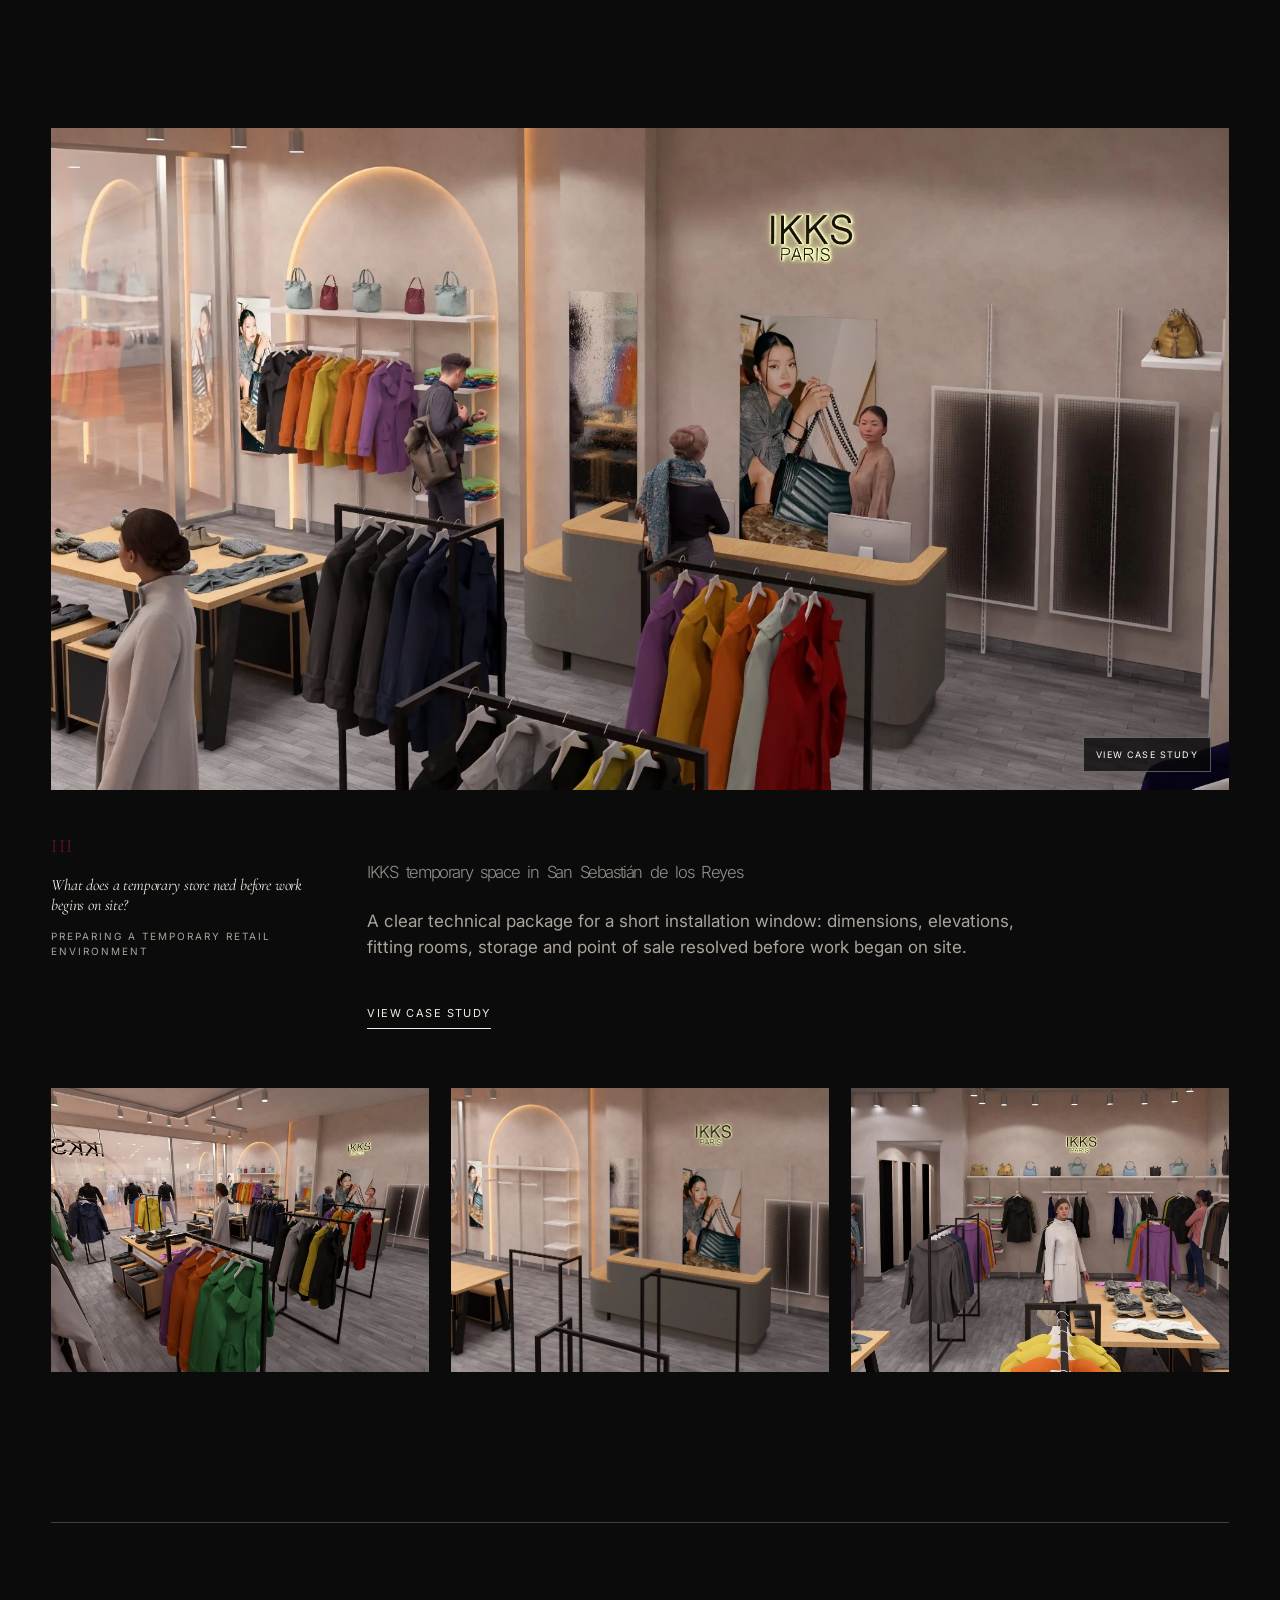
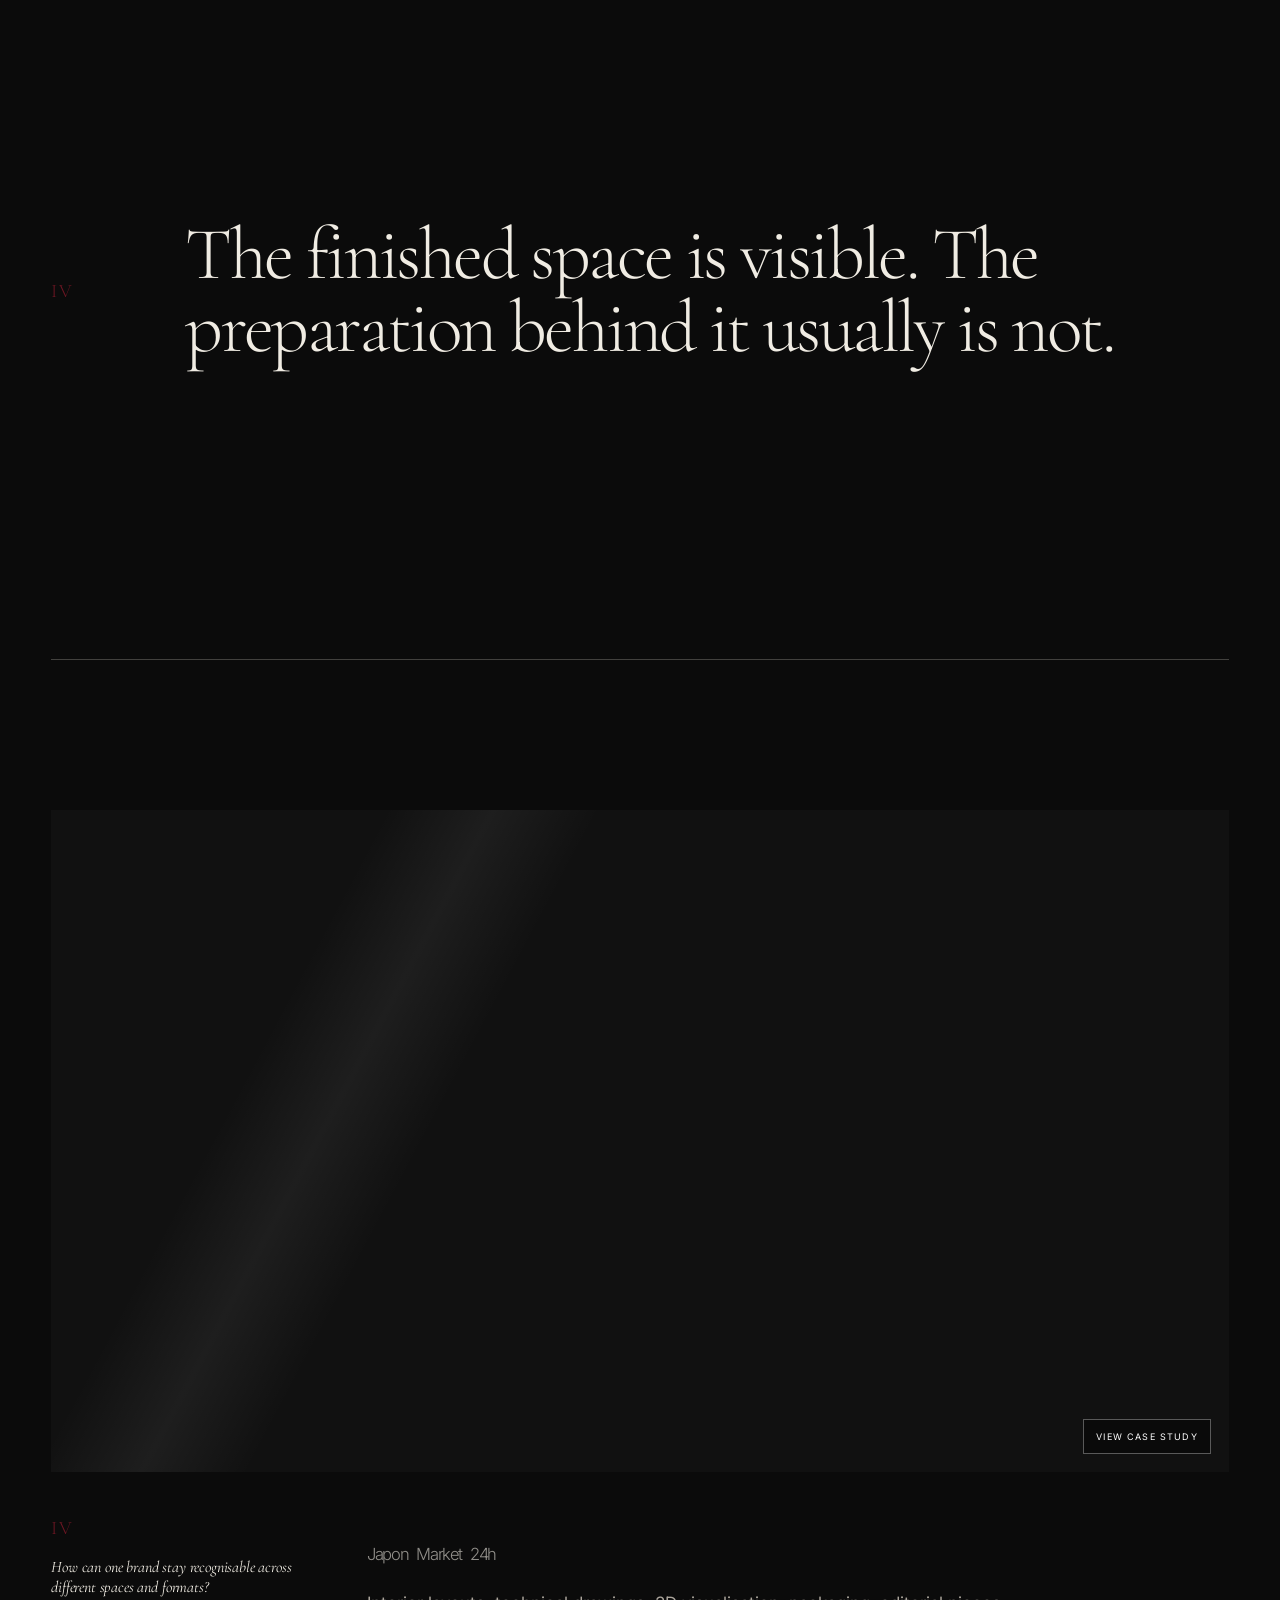
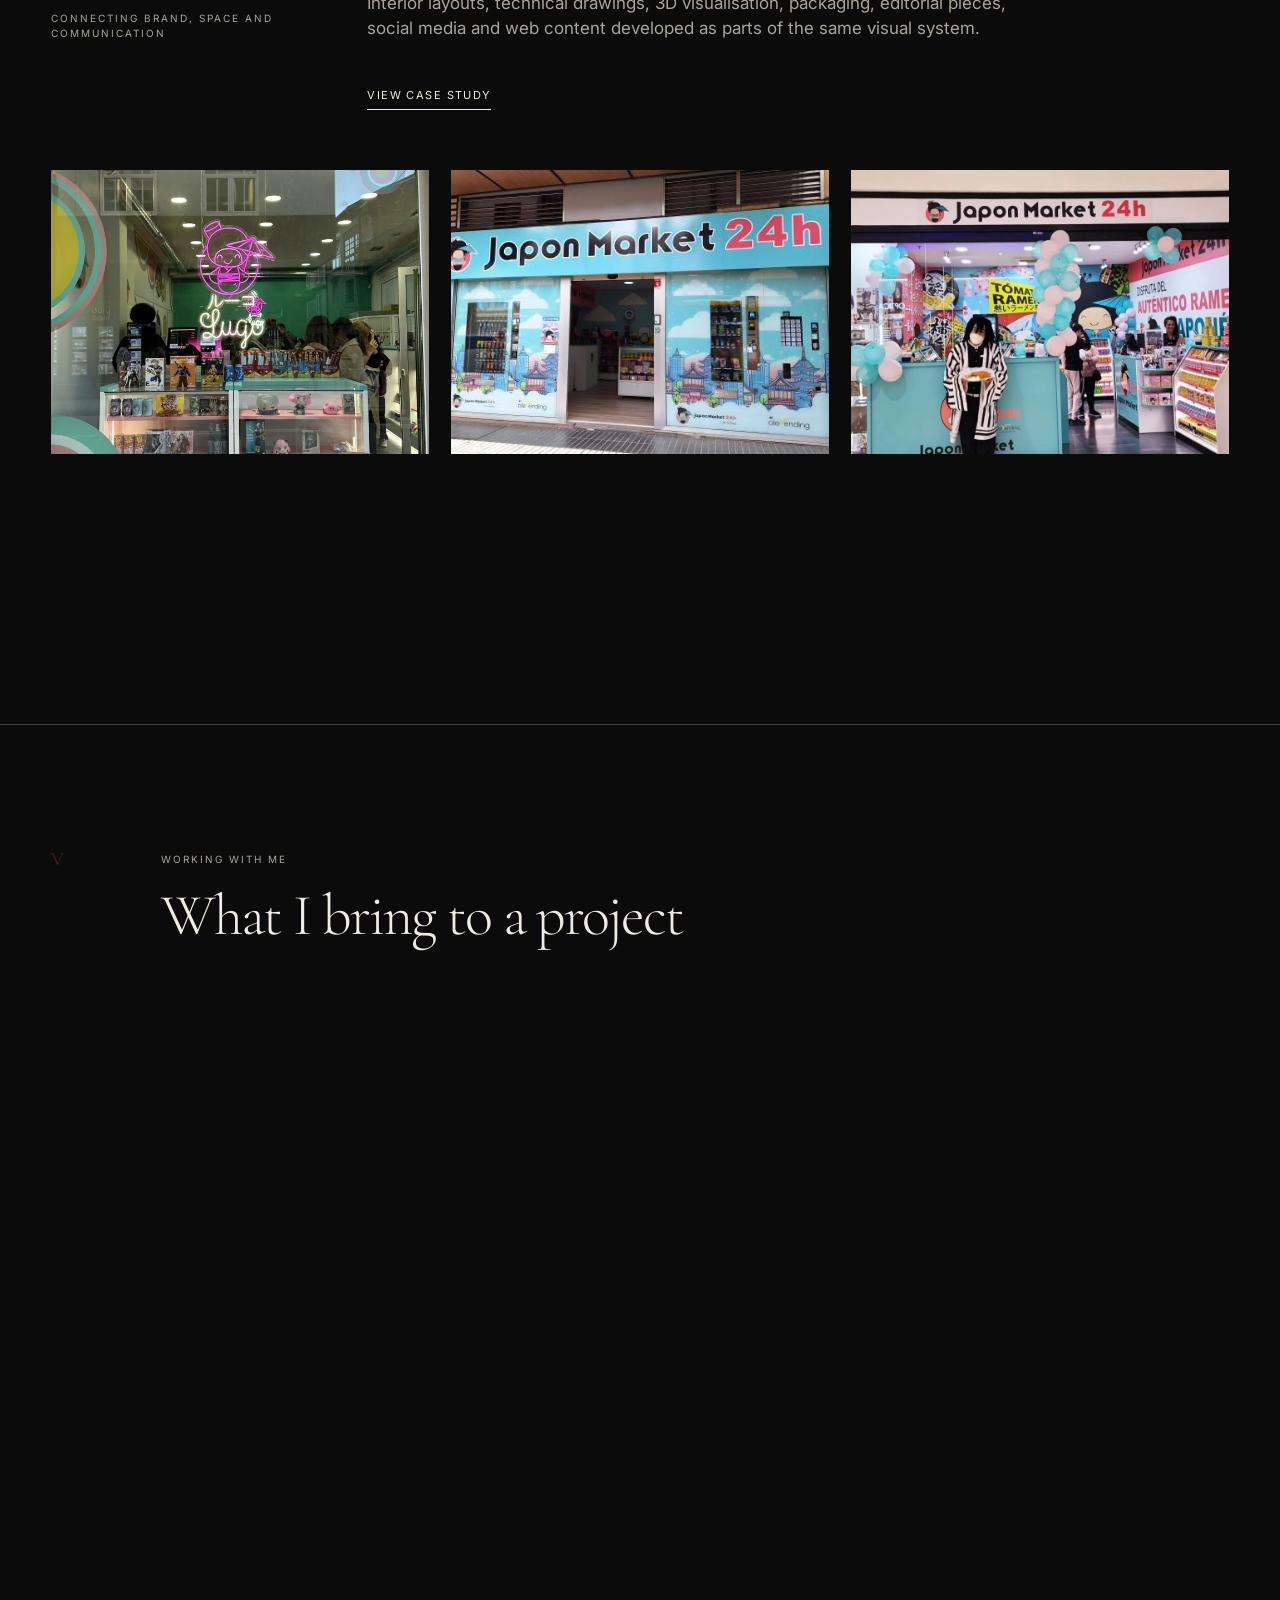
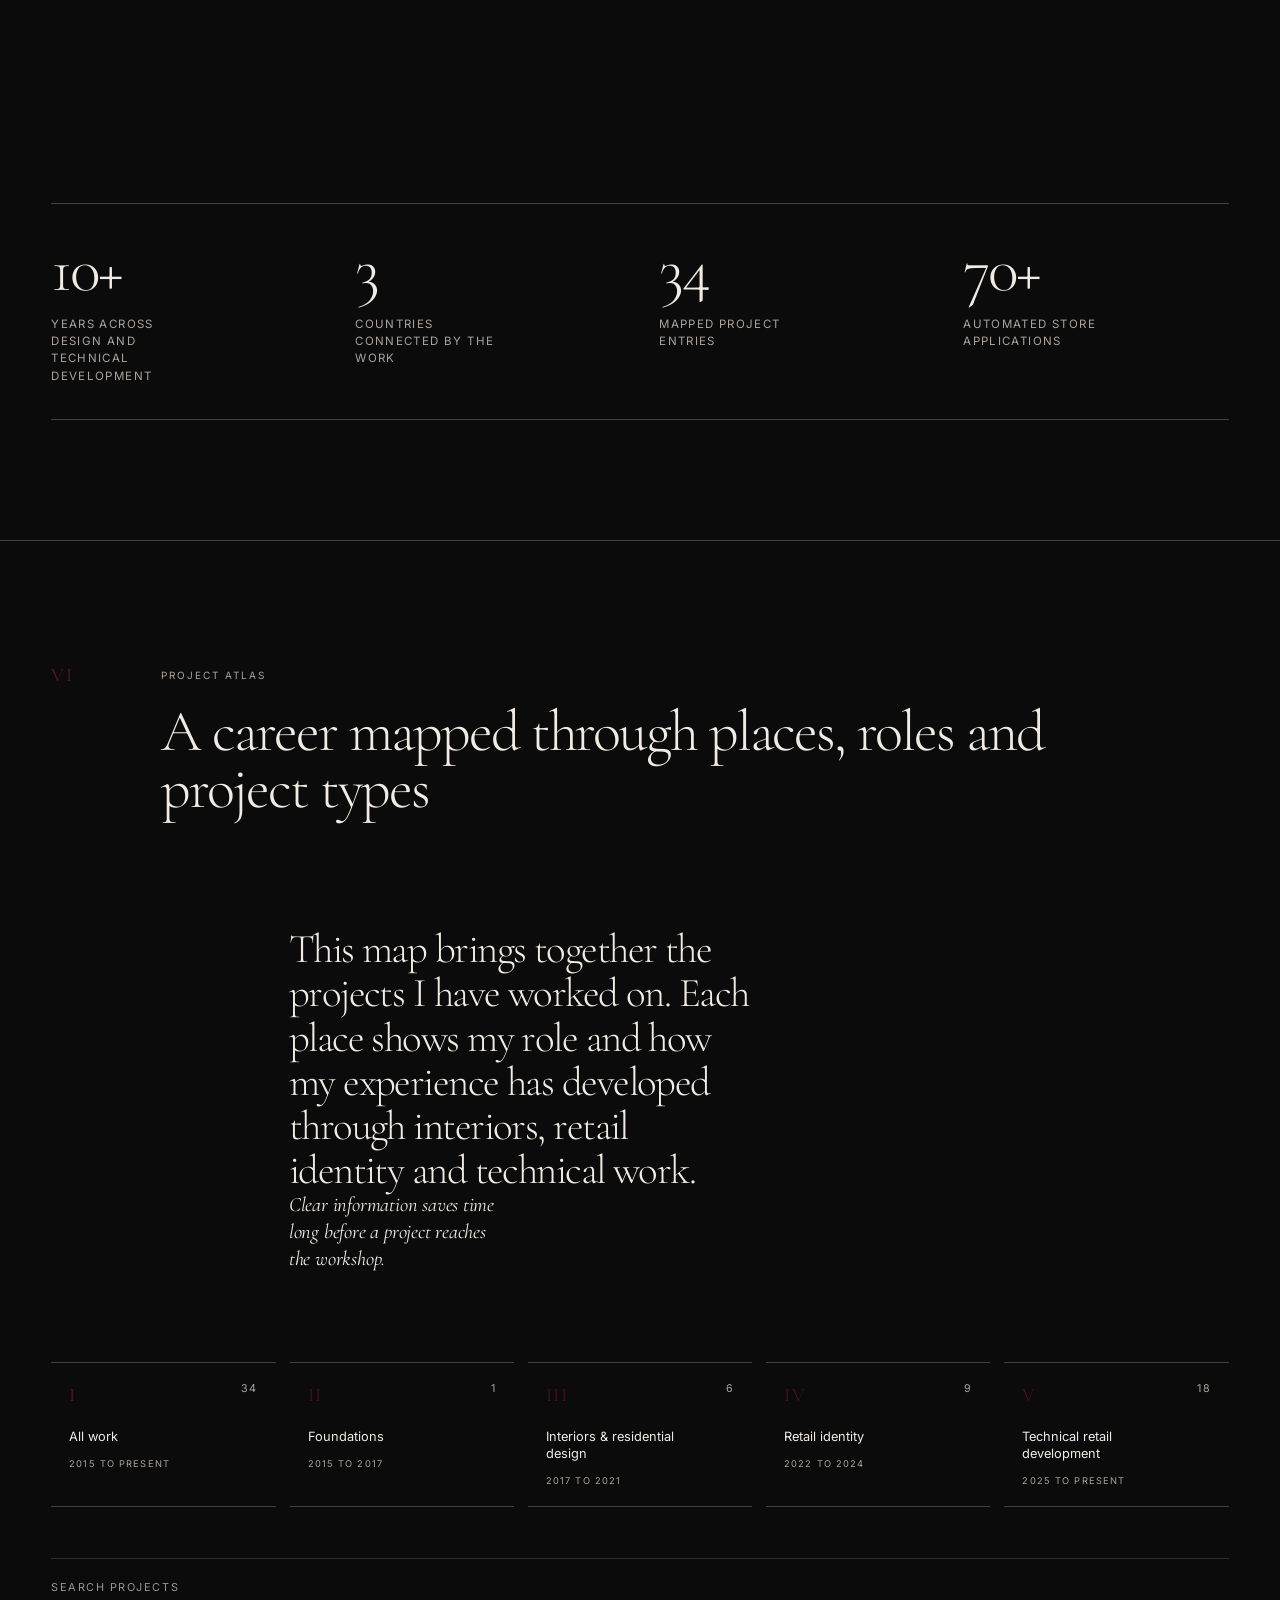
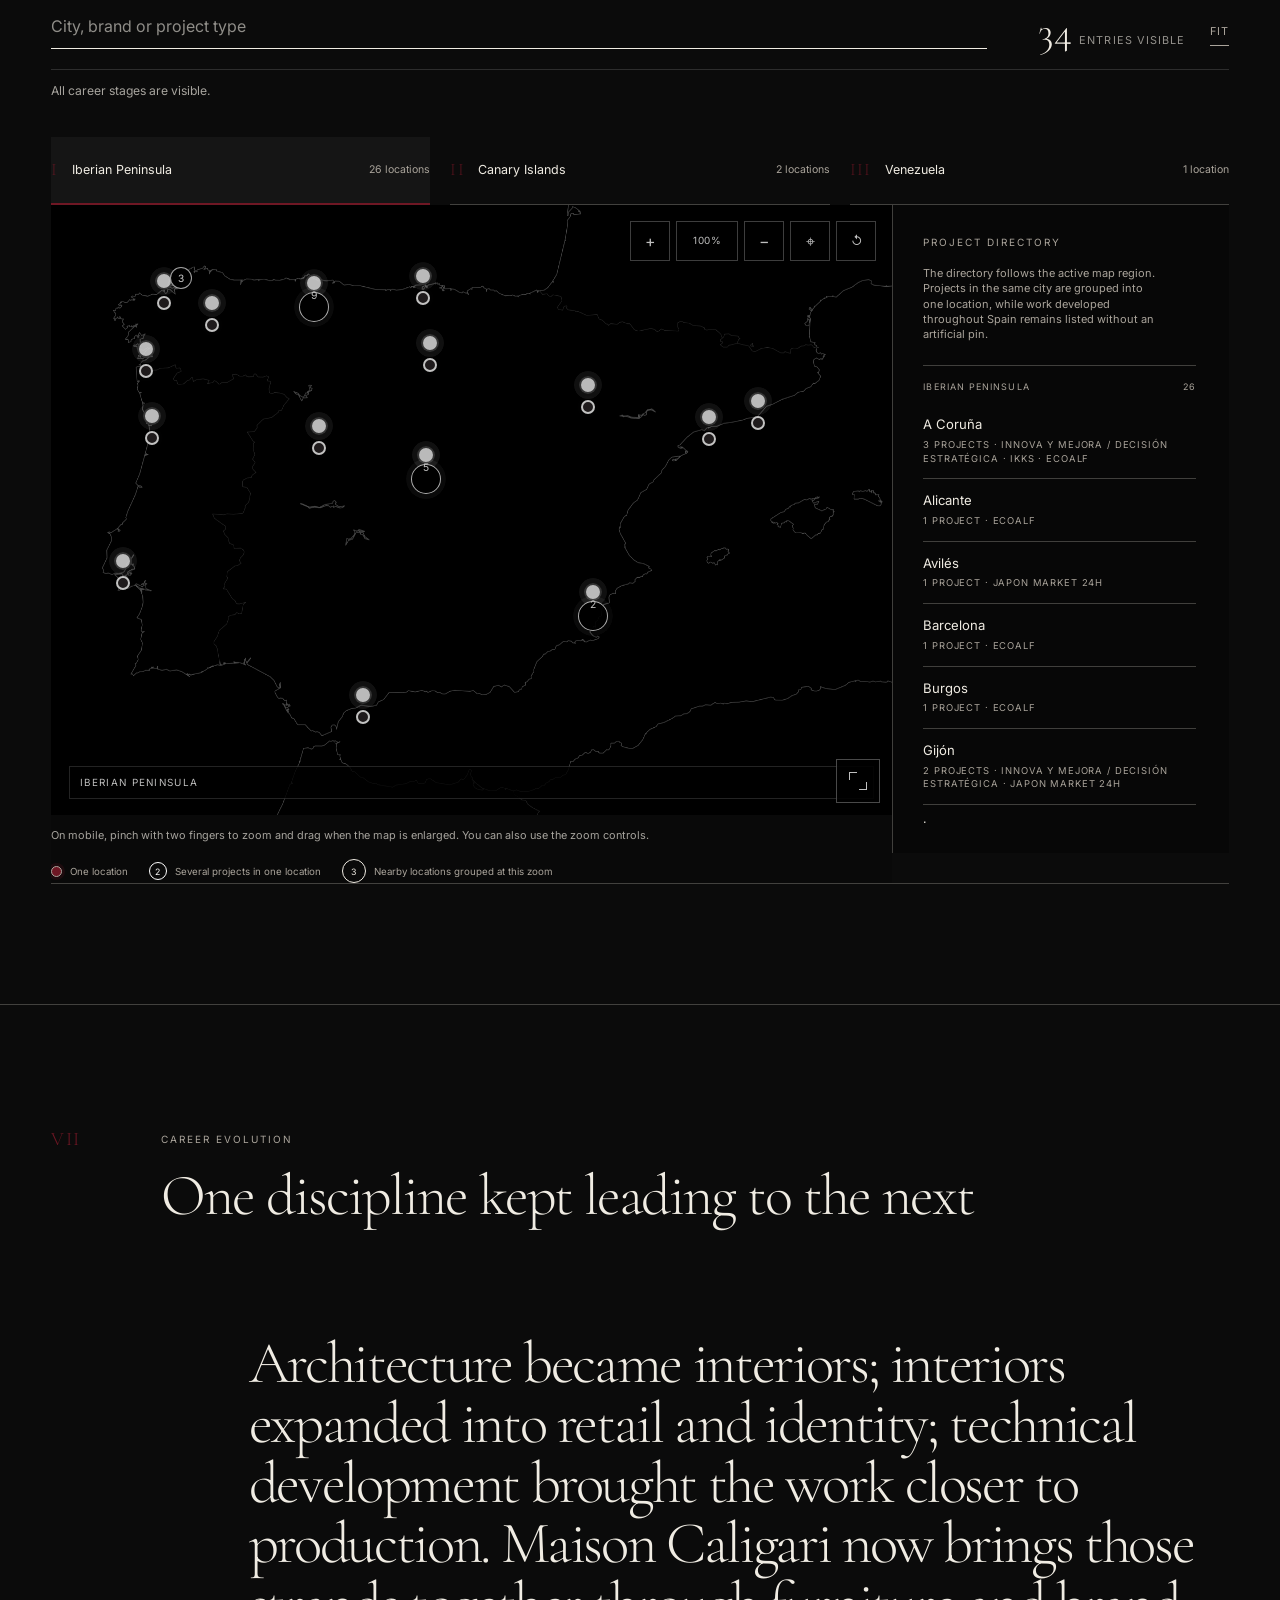
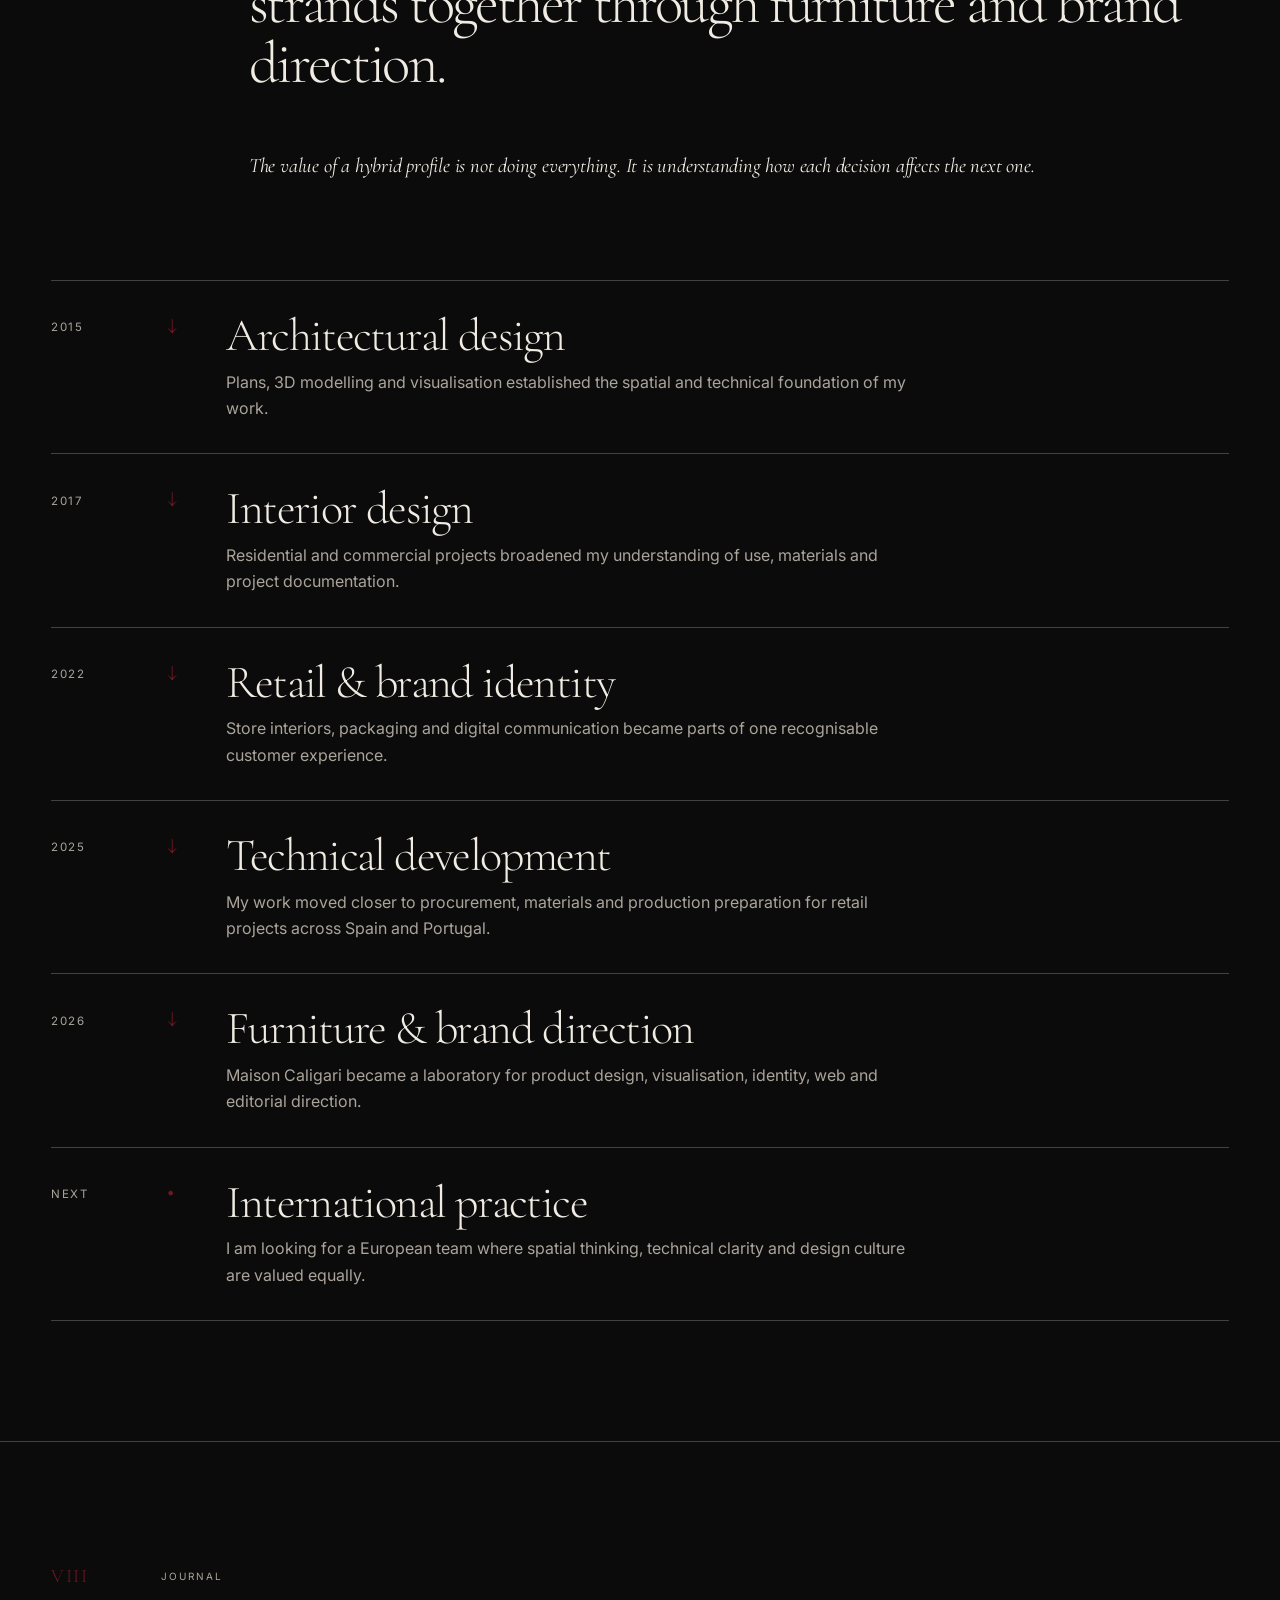
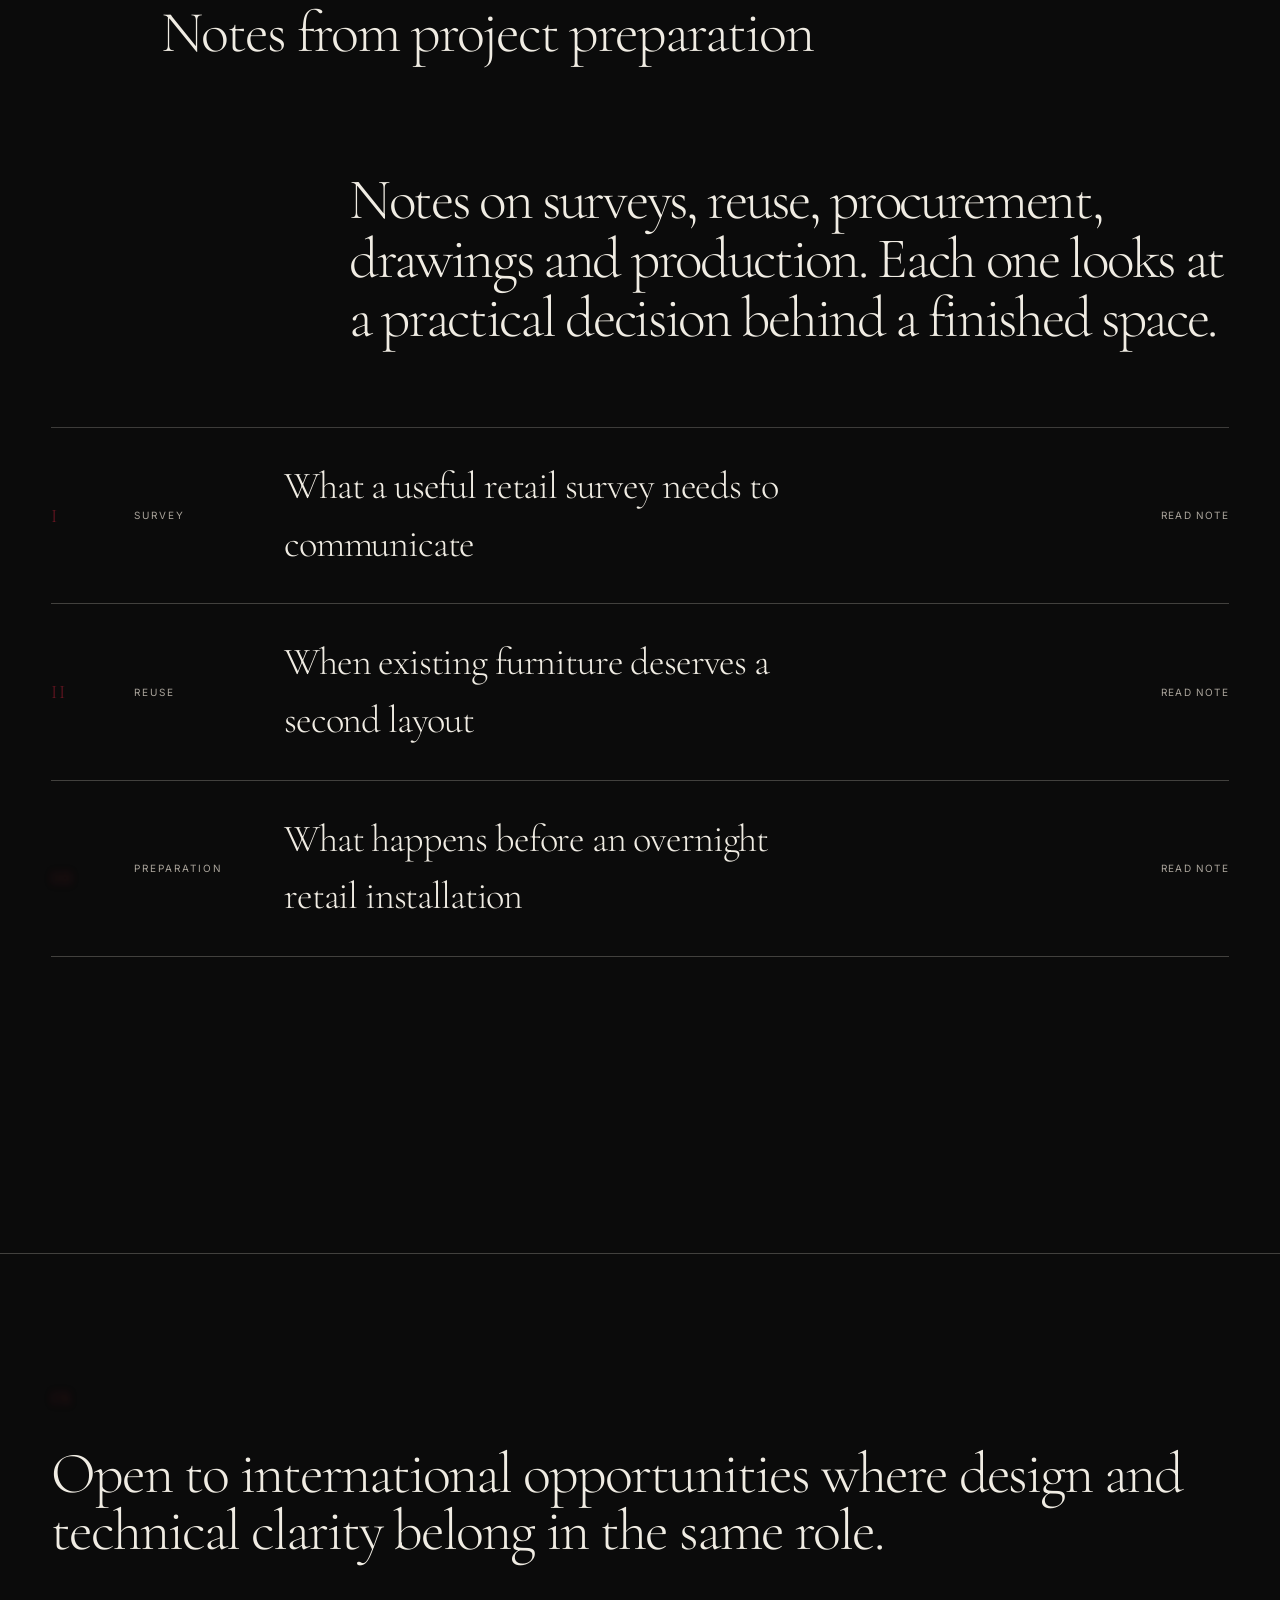
==== commit b2dd35d9: "Add files via upload" ====
--- a/index.html
+++ b/index.html
@@ -10,7 +10,7 @@
 <link href="https://fonts.googleapis.com" rel="preconnect"/>
 <link crossorigin="" href="https://fonts.gstatic.com" rel="preconnect"/>
 <link href="https://fonts.googleapis.com/css2?family=Cormorant+Garamond:wght@300;400&amp;family=Inter:wght@300;400;500&amp;display=swap" rel="stylesheet"/>
-<link href="css/main.css?v=20260723-final-portrait-framing-v1" rel="stylesheet"/>
+<link href="css/main.css?v=20260723-final-hero-balance-v1" rel="stylesheet"/>
 <noscript><style>.page-loader{display:none!important}.reveal,.roman-reveal{opacity:1!important;transform:none!important;filter:none!important}</style></noscript><link href="https://www.rcabello.com/" rel="canonical"/><link href="favicon.svg" rel="icon" type="image/svg+xml"/><link href="images/ricardo-cabello-og.jpg" rel="apple-touch-icon"/><meta content="website" property="og:type"/><meta content="Ricardo Cabello | Retail &amp; Spatial Designer" property="og:title"/><meta content="Portfolio of Ricardo Cabello, a retail and spatial designer connecting concept, technical documentation, furniture and production preparation." property="og:description"/><meta content="https://www.rcabello.com/" property="og:url"/><meta content="https://www.rcabello.com/images/ricardo-cabello-og.jpg" property="og:image"/><meta content="summary_large_image" name="twitter:card"/><meta content="Ricardo Cabello | Retail &amp; Spatial Designer" name="twitter:title"/><meta content="Portfolio of Ricardo Cabello, a retail and spatial designer connecting concept, technical documentation, furniture and production preparation." name="twitter:description"/><meta content="https://www.rcabello.com/images/ricardo-cabello-og.jpg" name="twitter:image"/></head>
 <body class="theme-dark" data-page="home"><a class="skip-link" data-i18n="skipContent" href="#top">Skip to content</a>
 <div aria-hidden="true" class="ambient-background">
--- a/css/main.css
+++ b/css/main.css
@@ -1257,3 +1257,34 @@
     margin-top:10px!important;
   }
 }
+
+/* Final home hero text balance · 2026-07-23 */
+body[data-page="home"] .hero.editorial-hero h1{
+  font-size:clamp(3rem,4.75vw,5.2rem)!important;
+  line-height:.95!important;
+  letter-spacing:-.04em!important;
+  max-width:12.8ch!important;
+  text-wrap:balance;
+}
+body[data-page="home"] .hero.editorial-hero .hero-copy{
+  max-width:720px;
+}
+@media(max-width:1100px) and (min-width:901px){
+  body[data-page="home"] .hero.editorial-hero h1{
+    font-size:clamp(2.8rem,4.7vw,4.2rem)!important;
+    max-width:13.5ch!important;
+  }
+}
+@media(max-width:900px){
+  body[data-page="home"] .hero.editorial-hero h1{
+    font-size:clamp(2.7rem,8vw,4.35rem)!important;
+    max-width:15ch!important;
+  }
+}
+@media(max-width:520px){
+  body[data-page="home"] .hero.editorial-hero h1{
+    font-size:clamp(2.35rem,10.7vw,3.25rem)!important;
+    line-height:.98!important;
+    max-width:100%!important;
+  }
+}
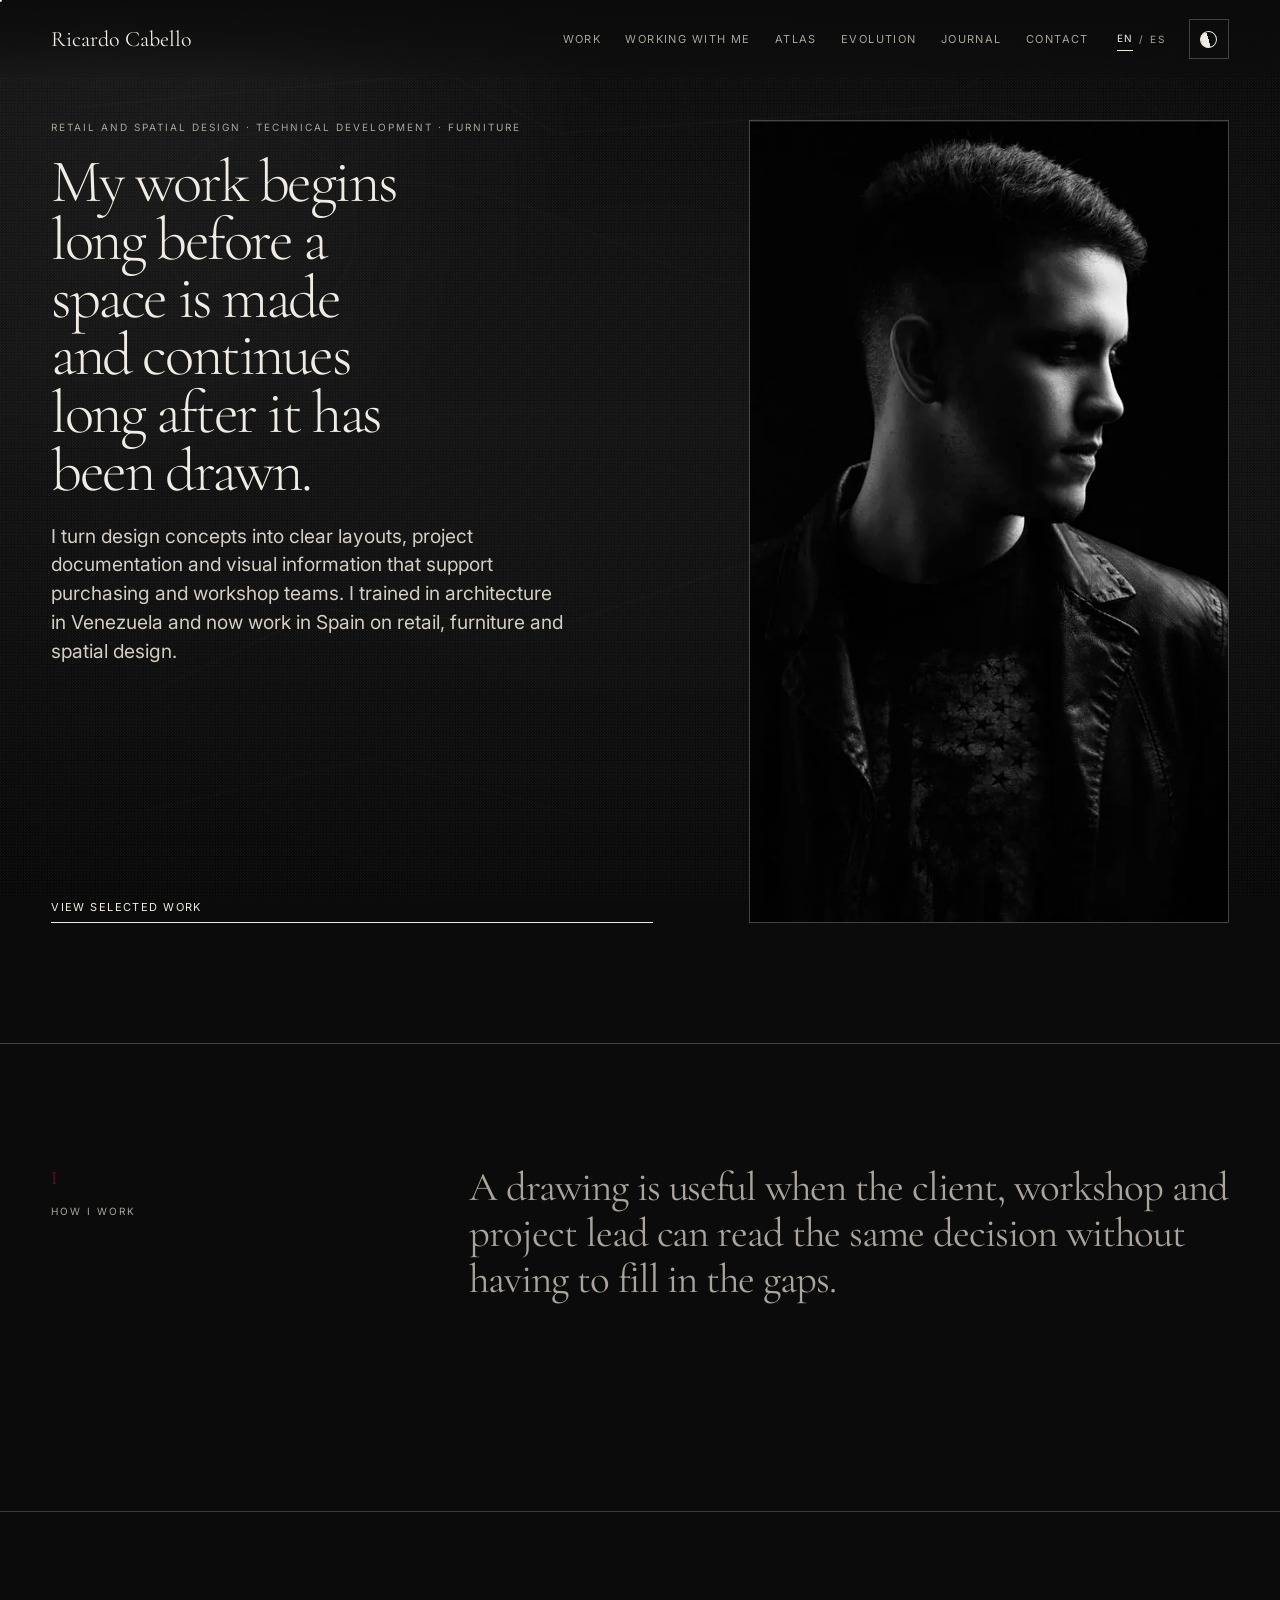
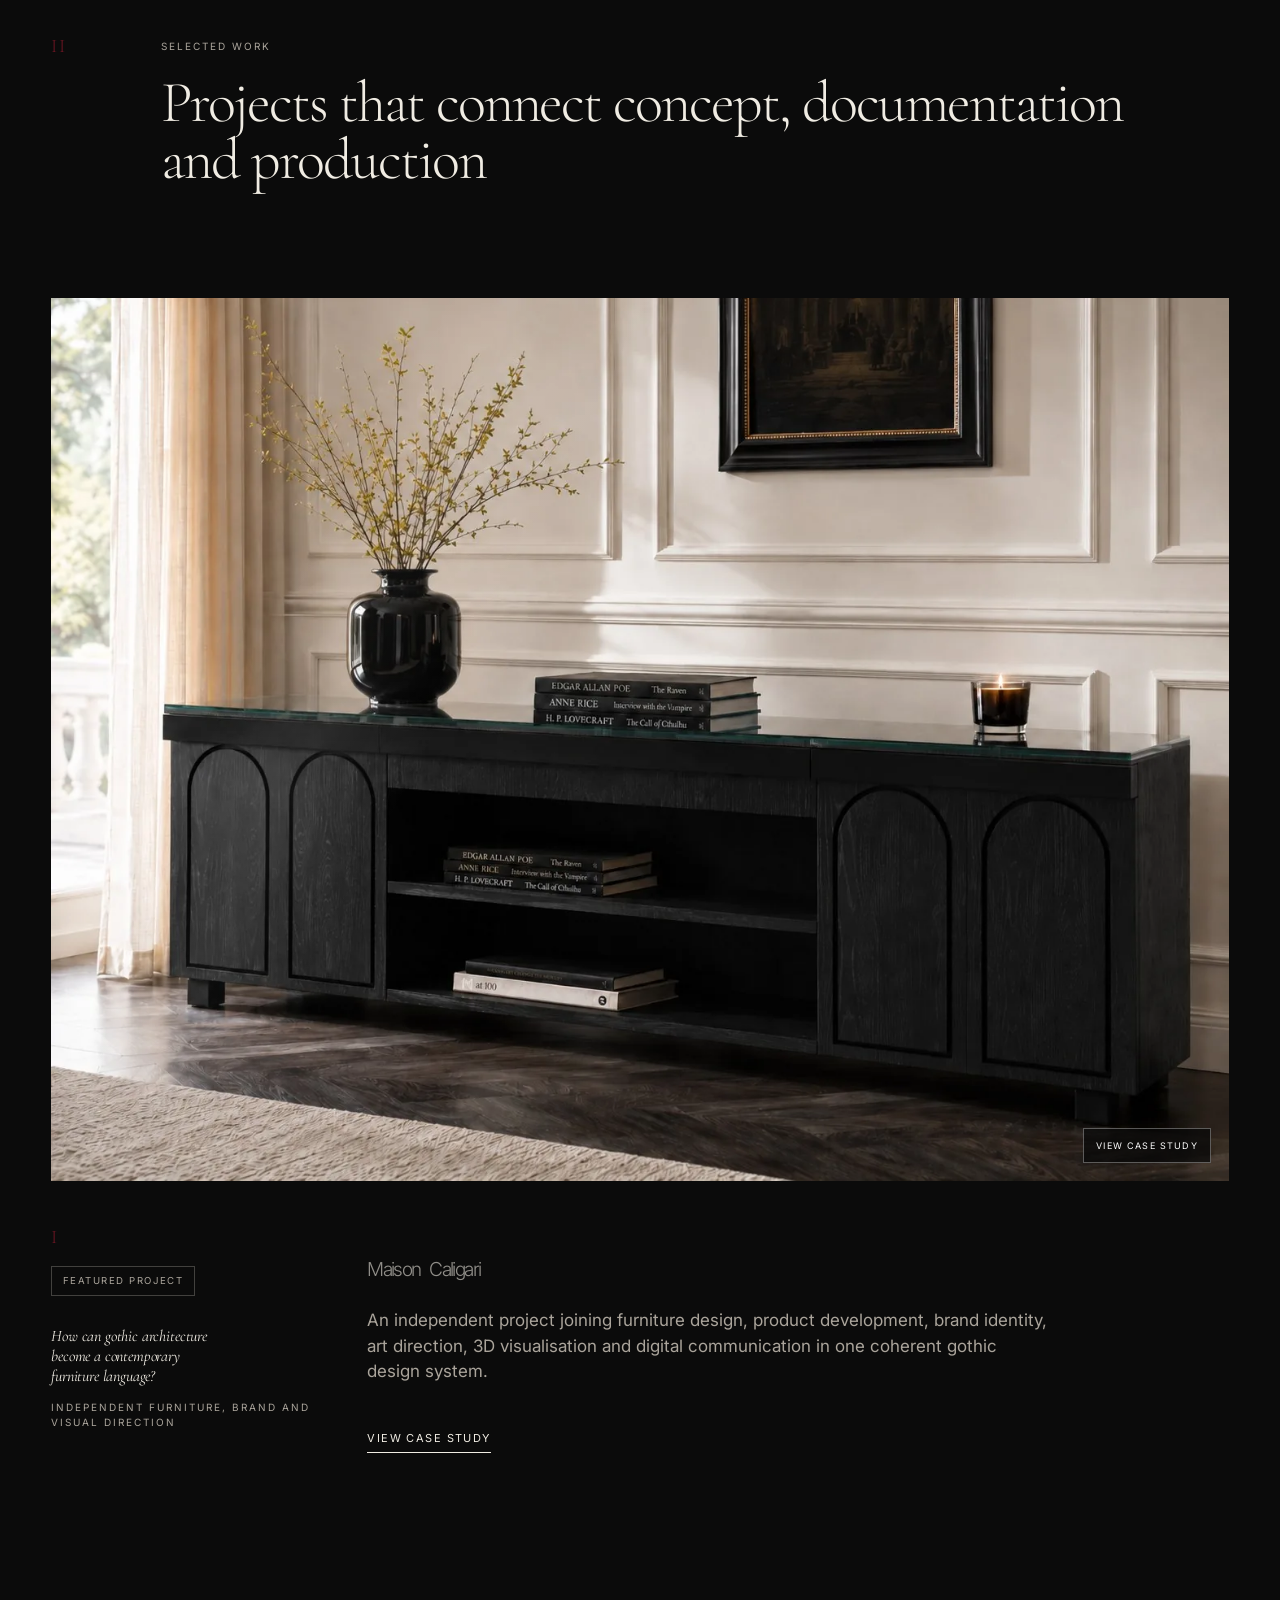
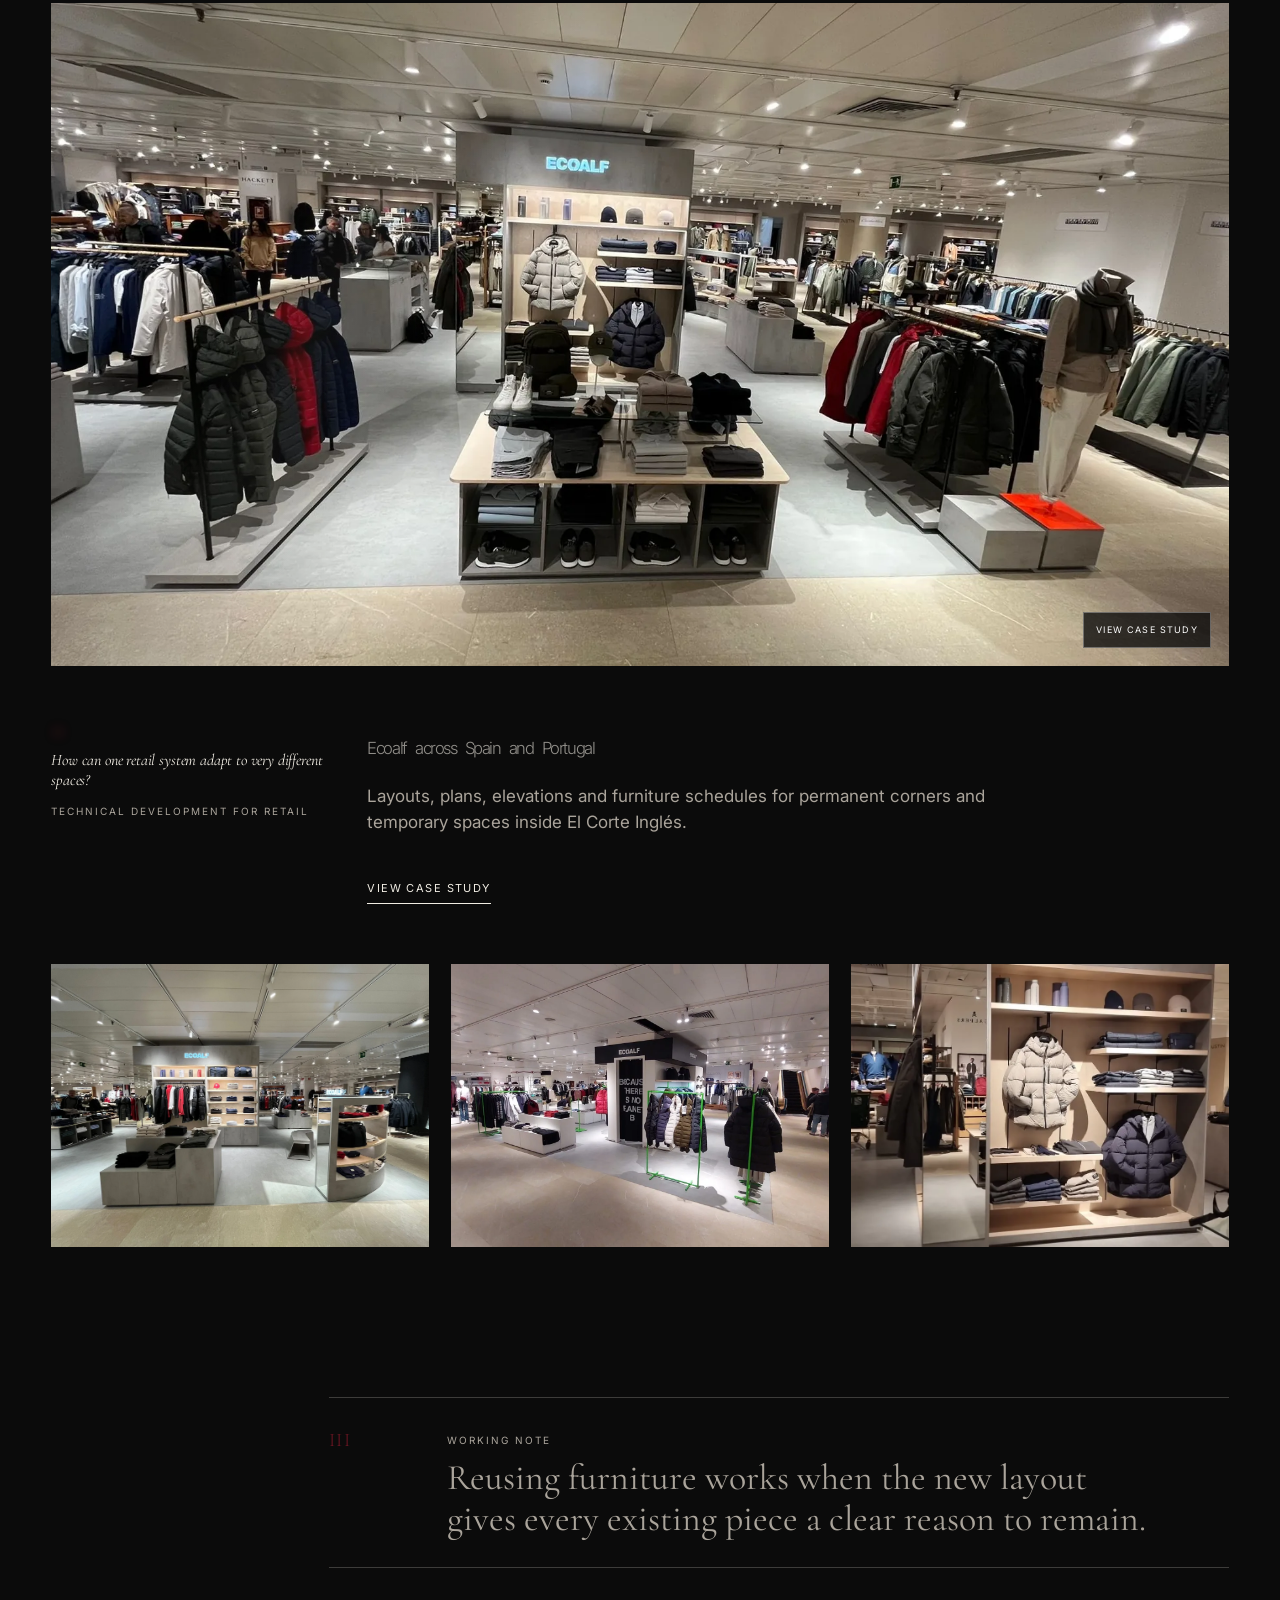
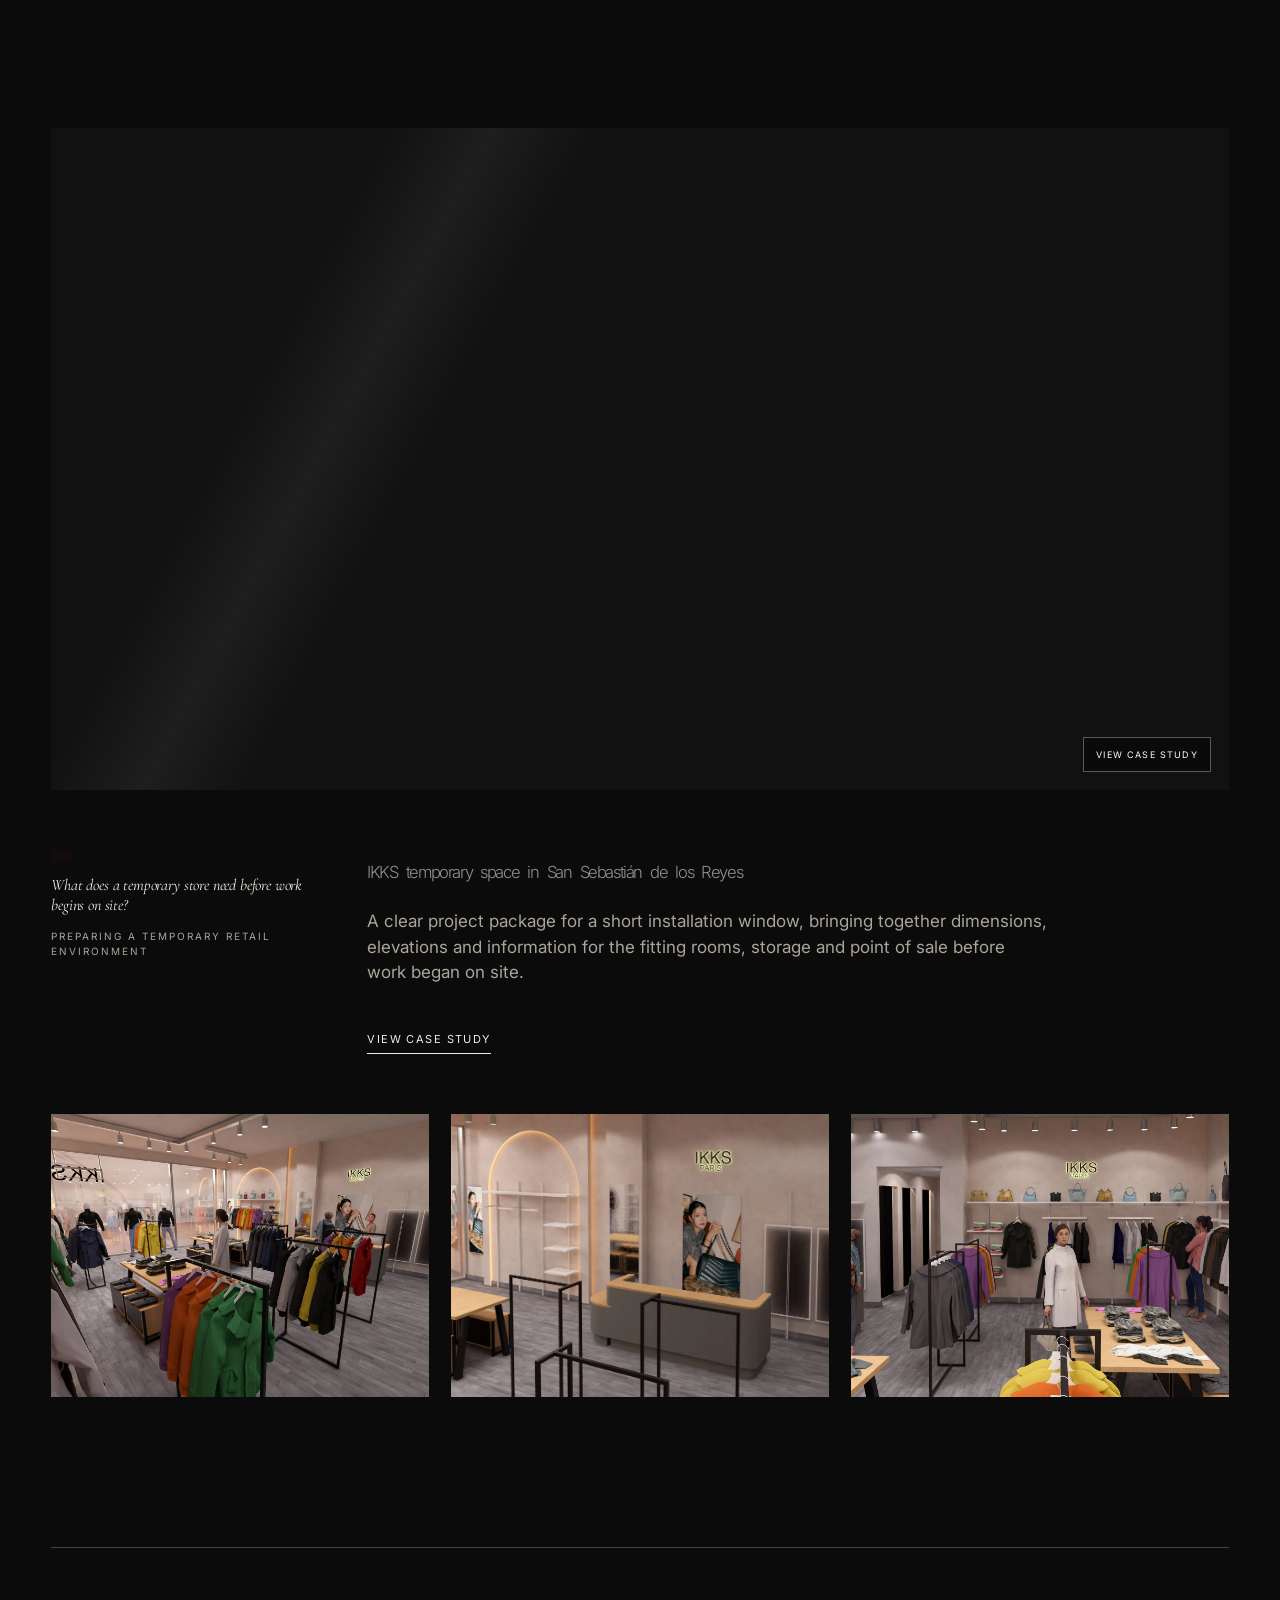
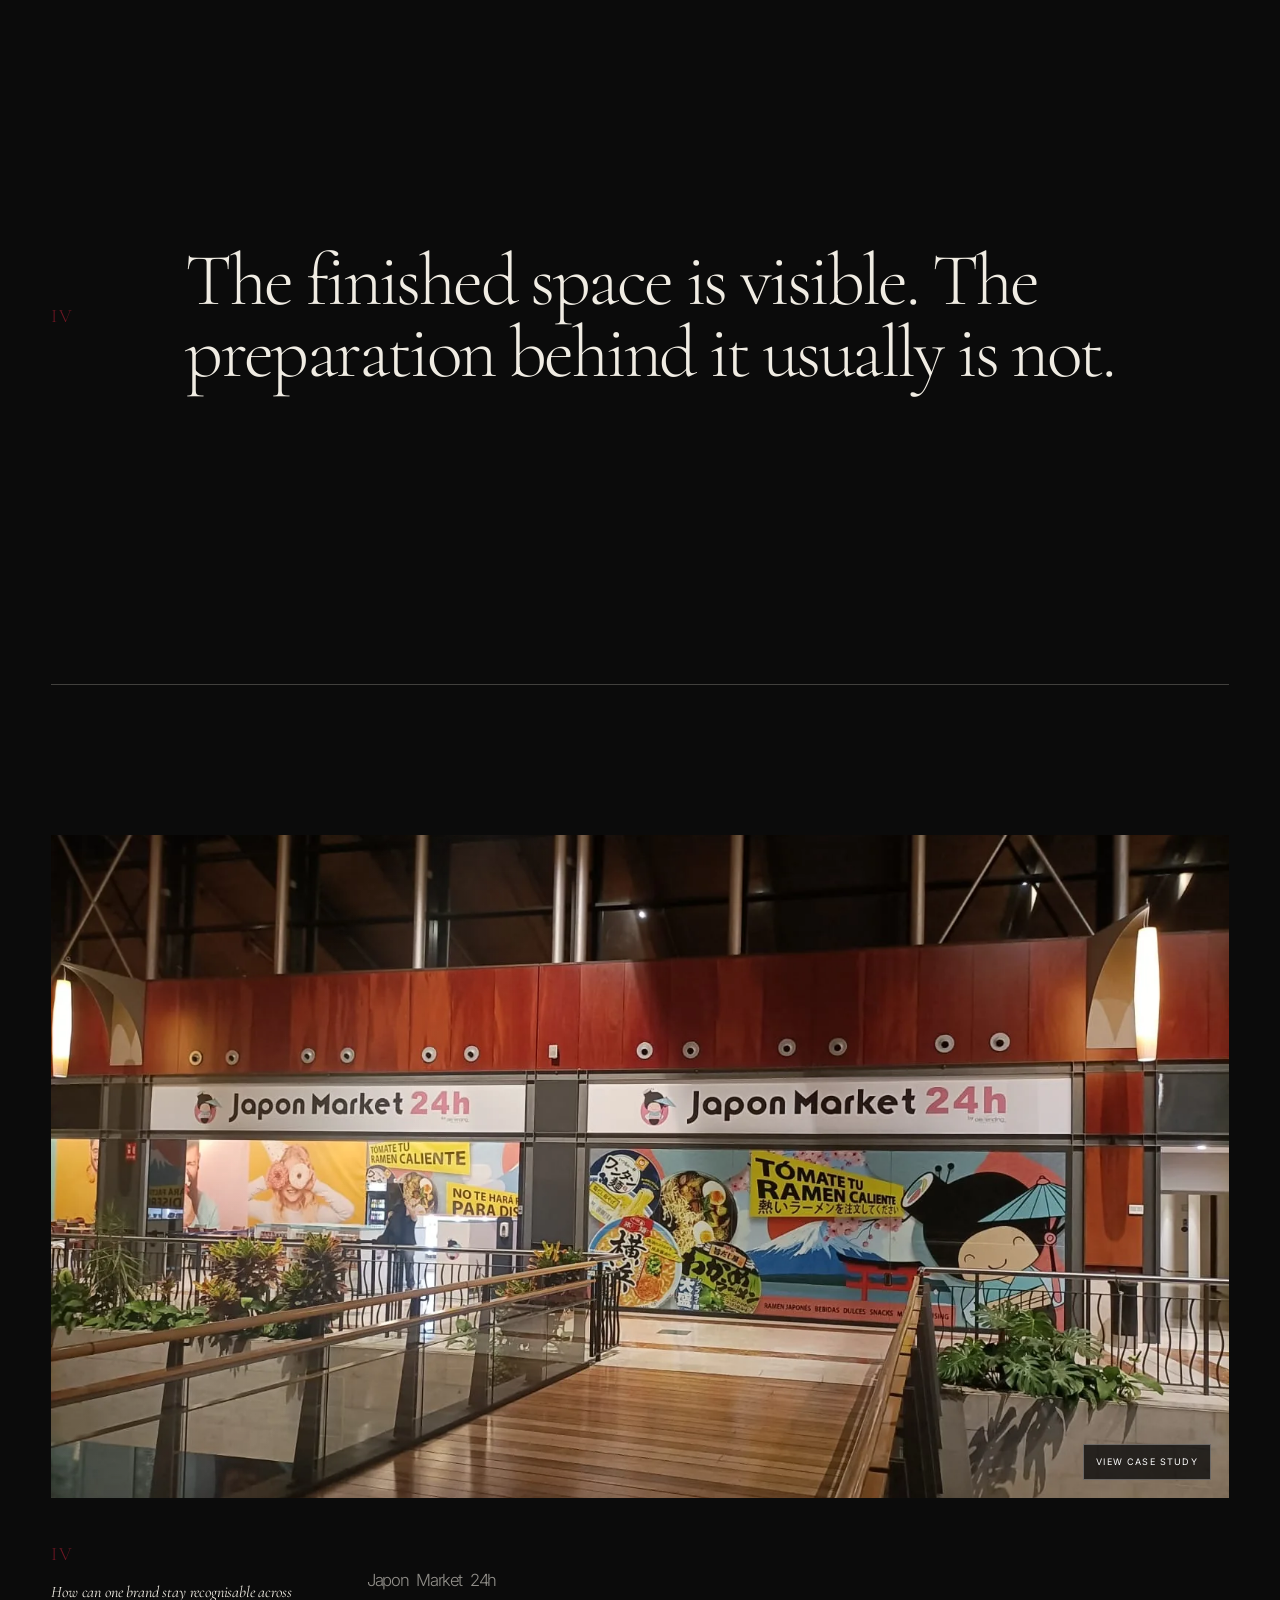
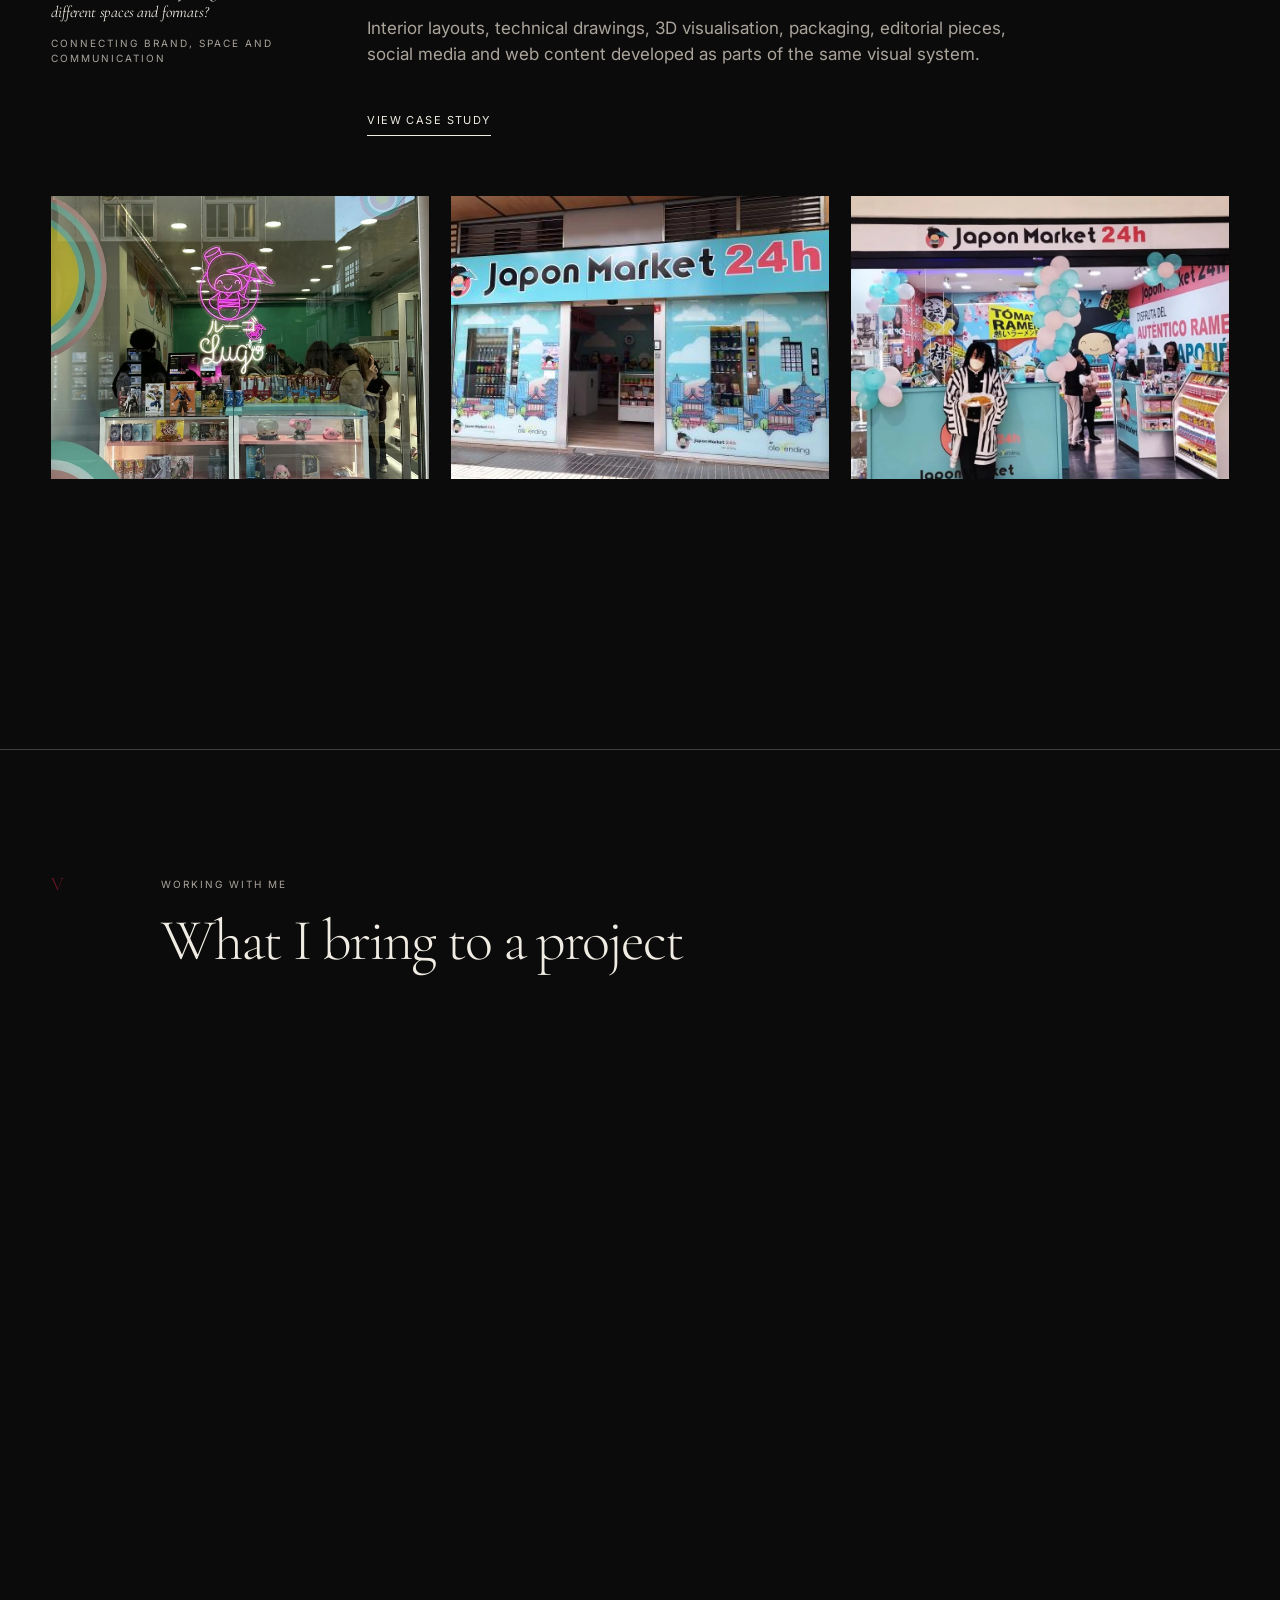
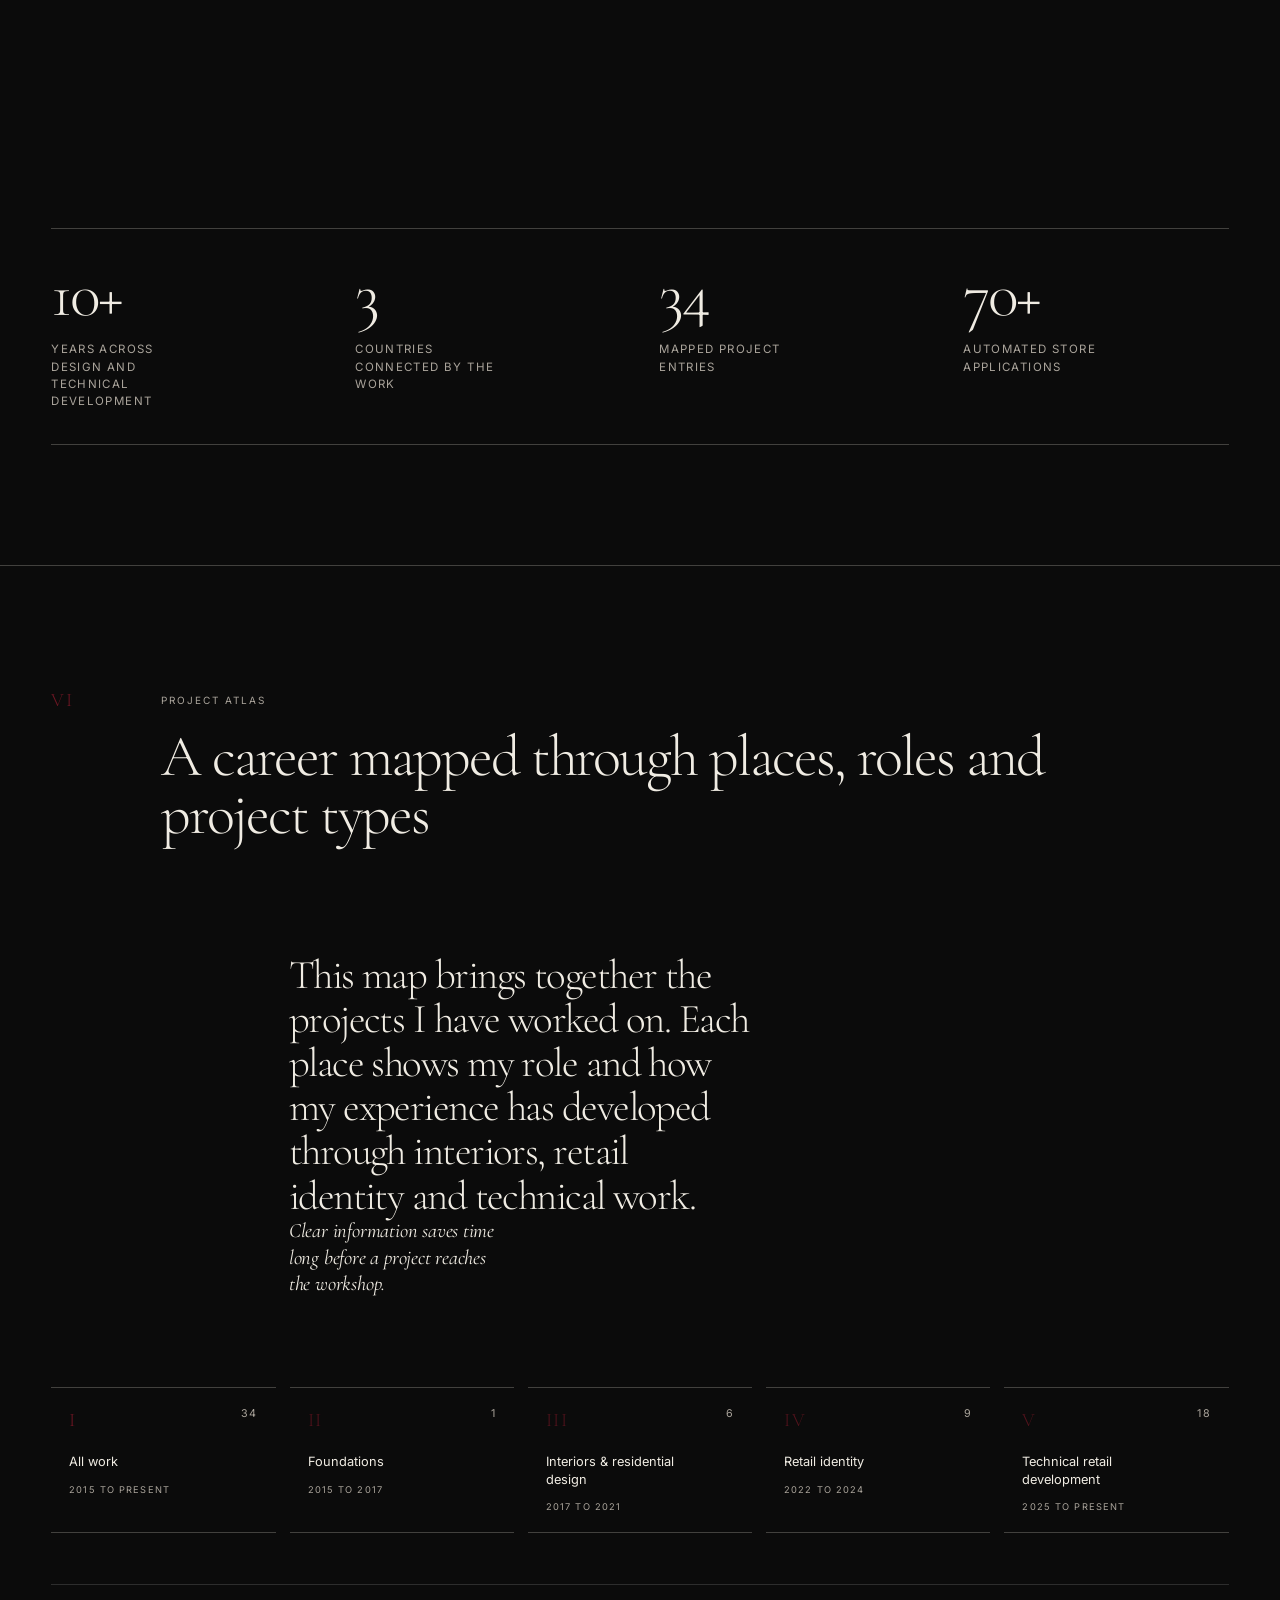
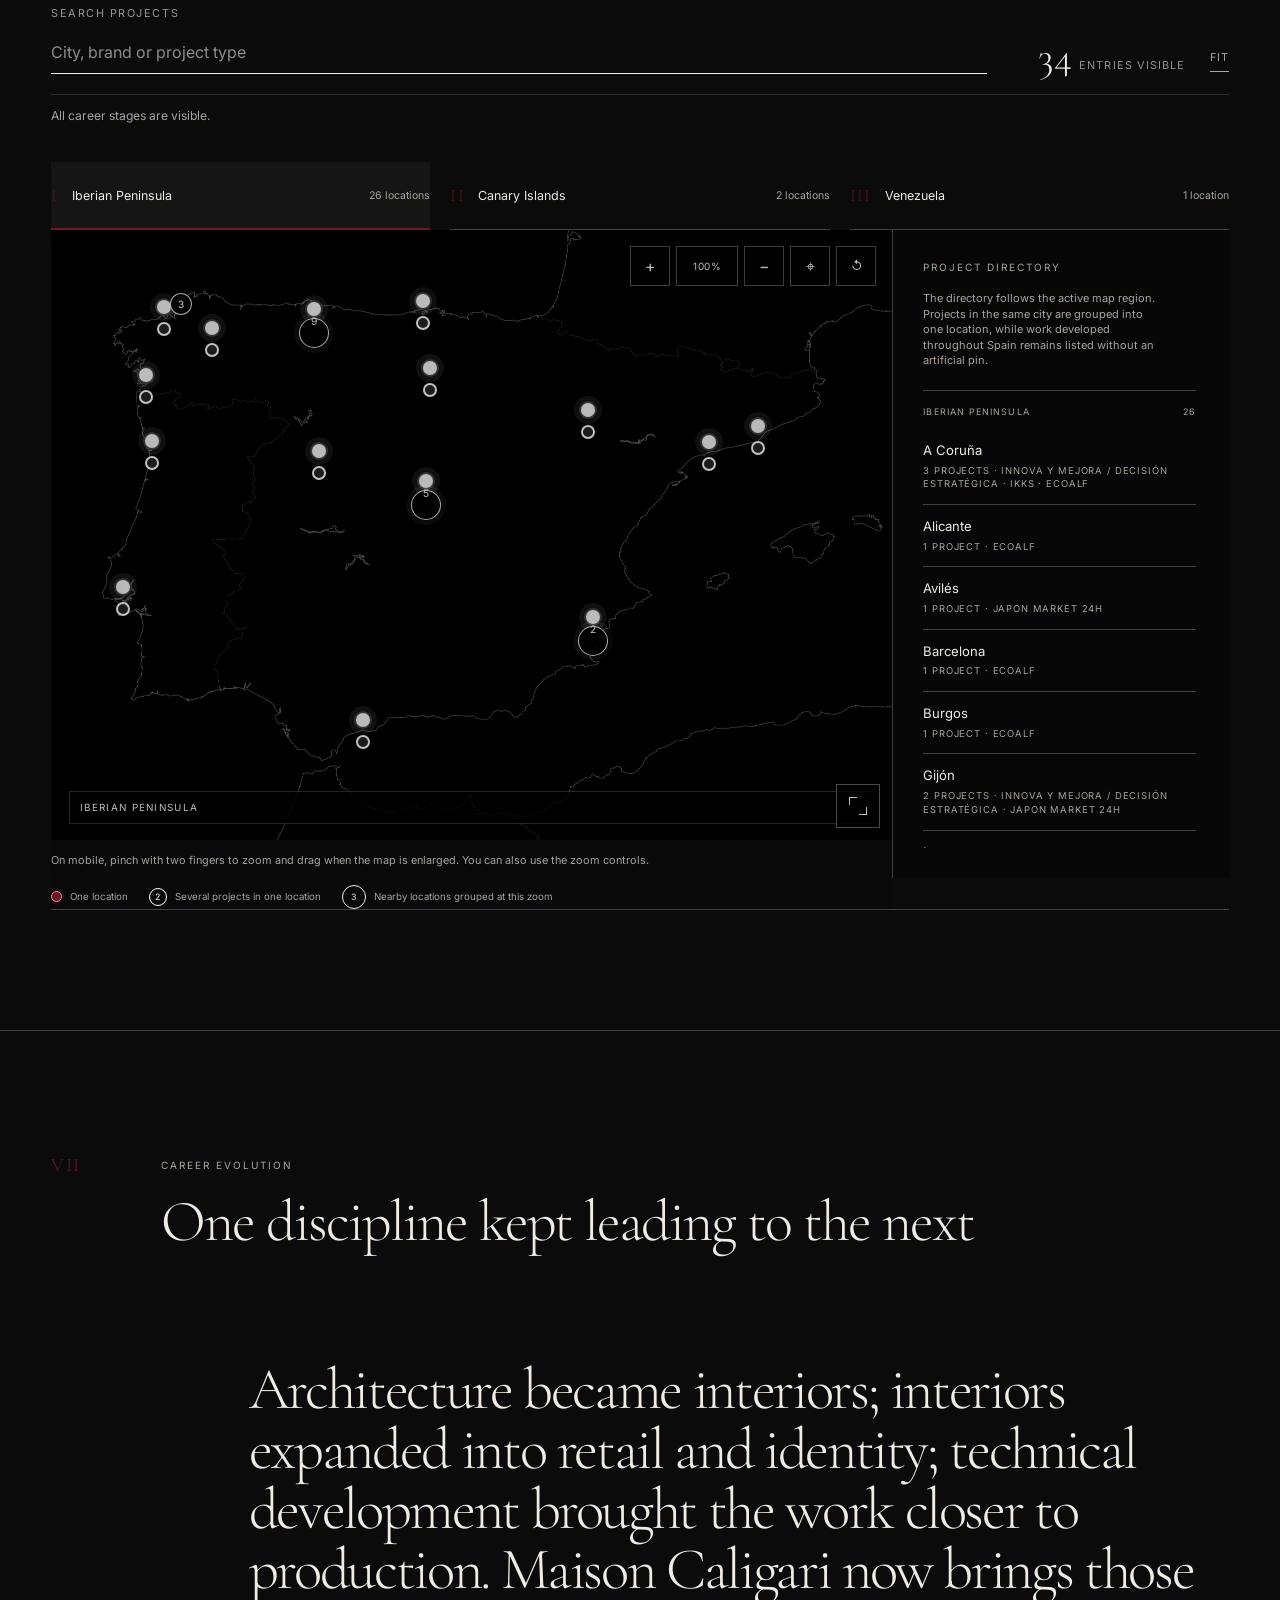
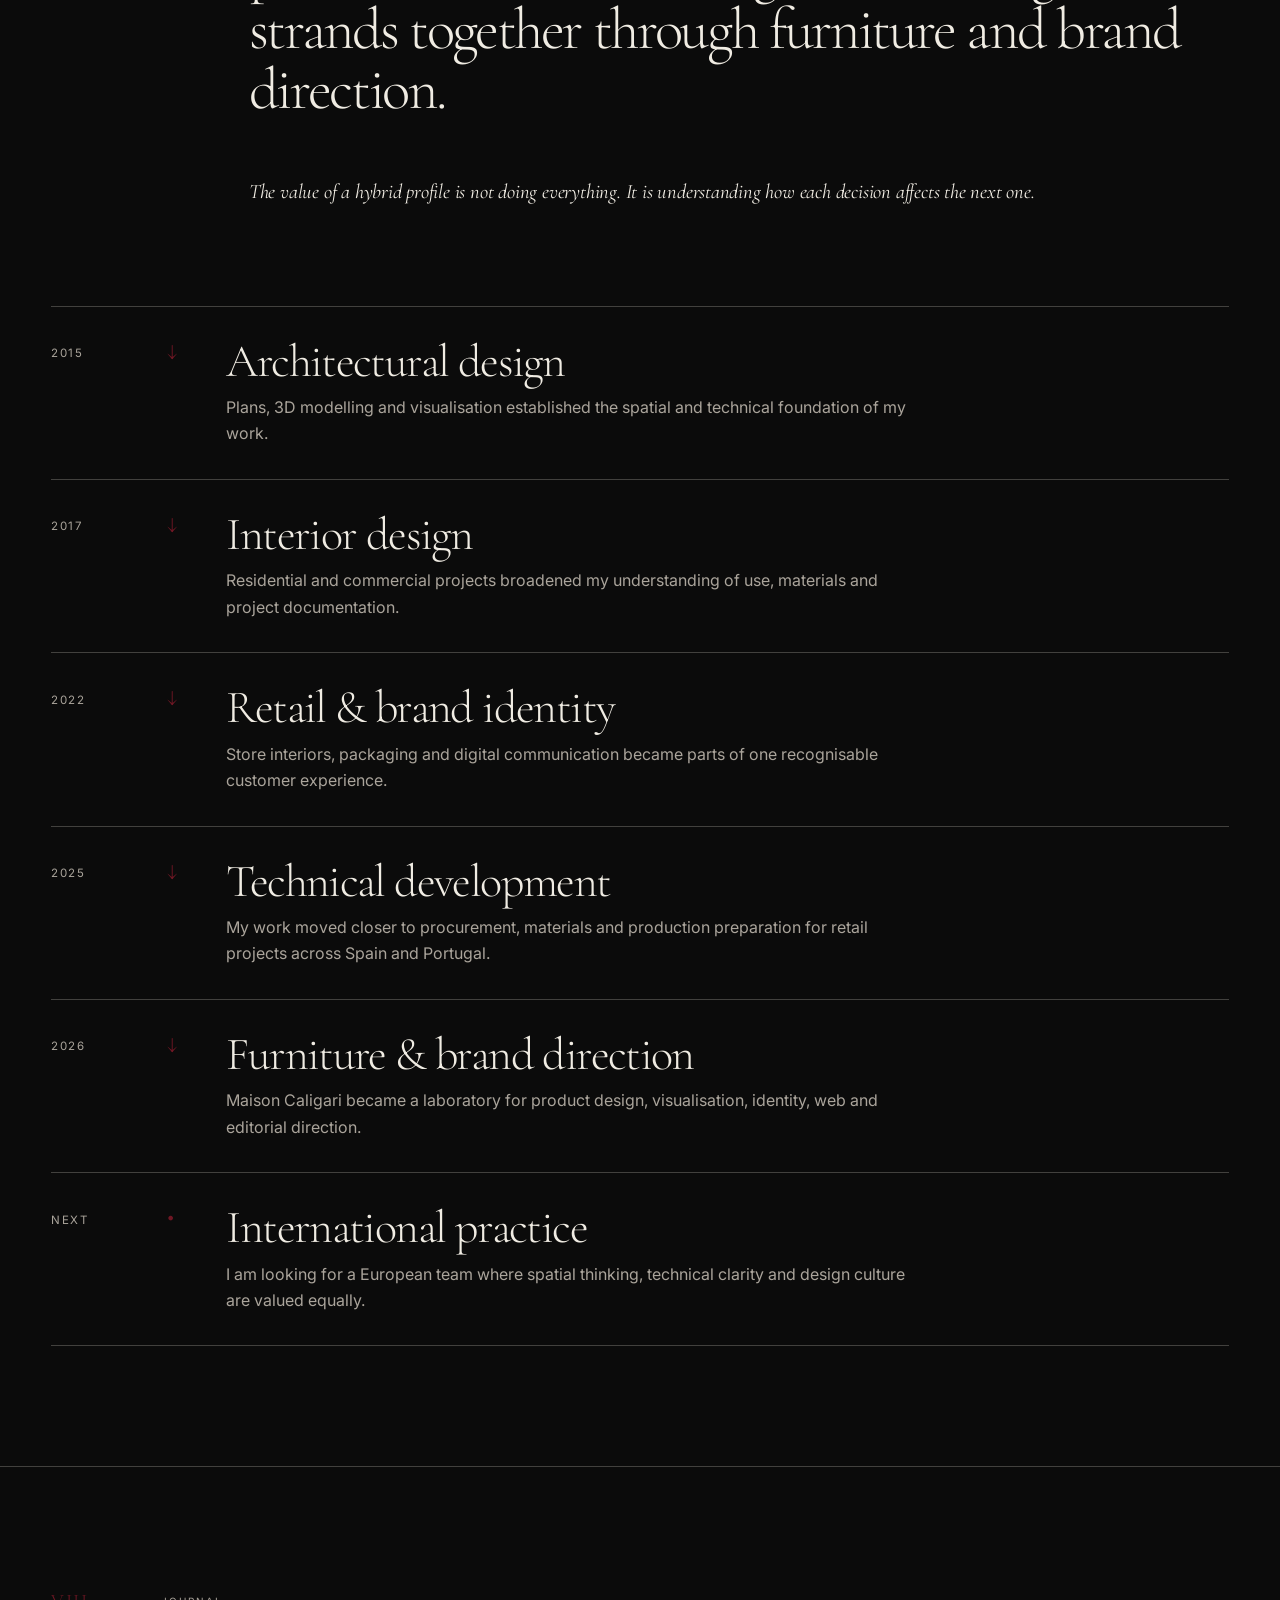
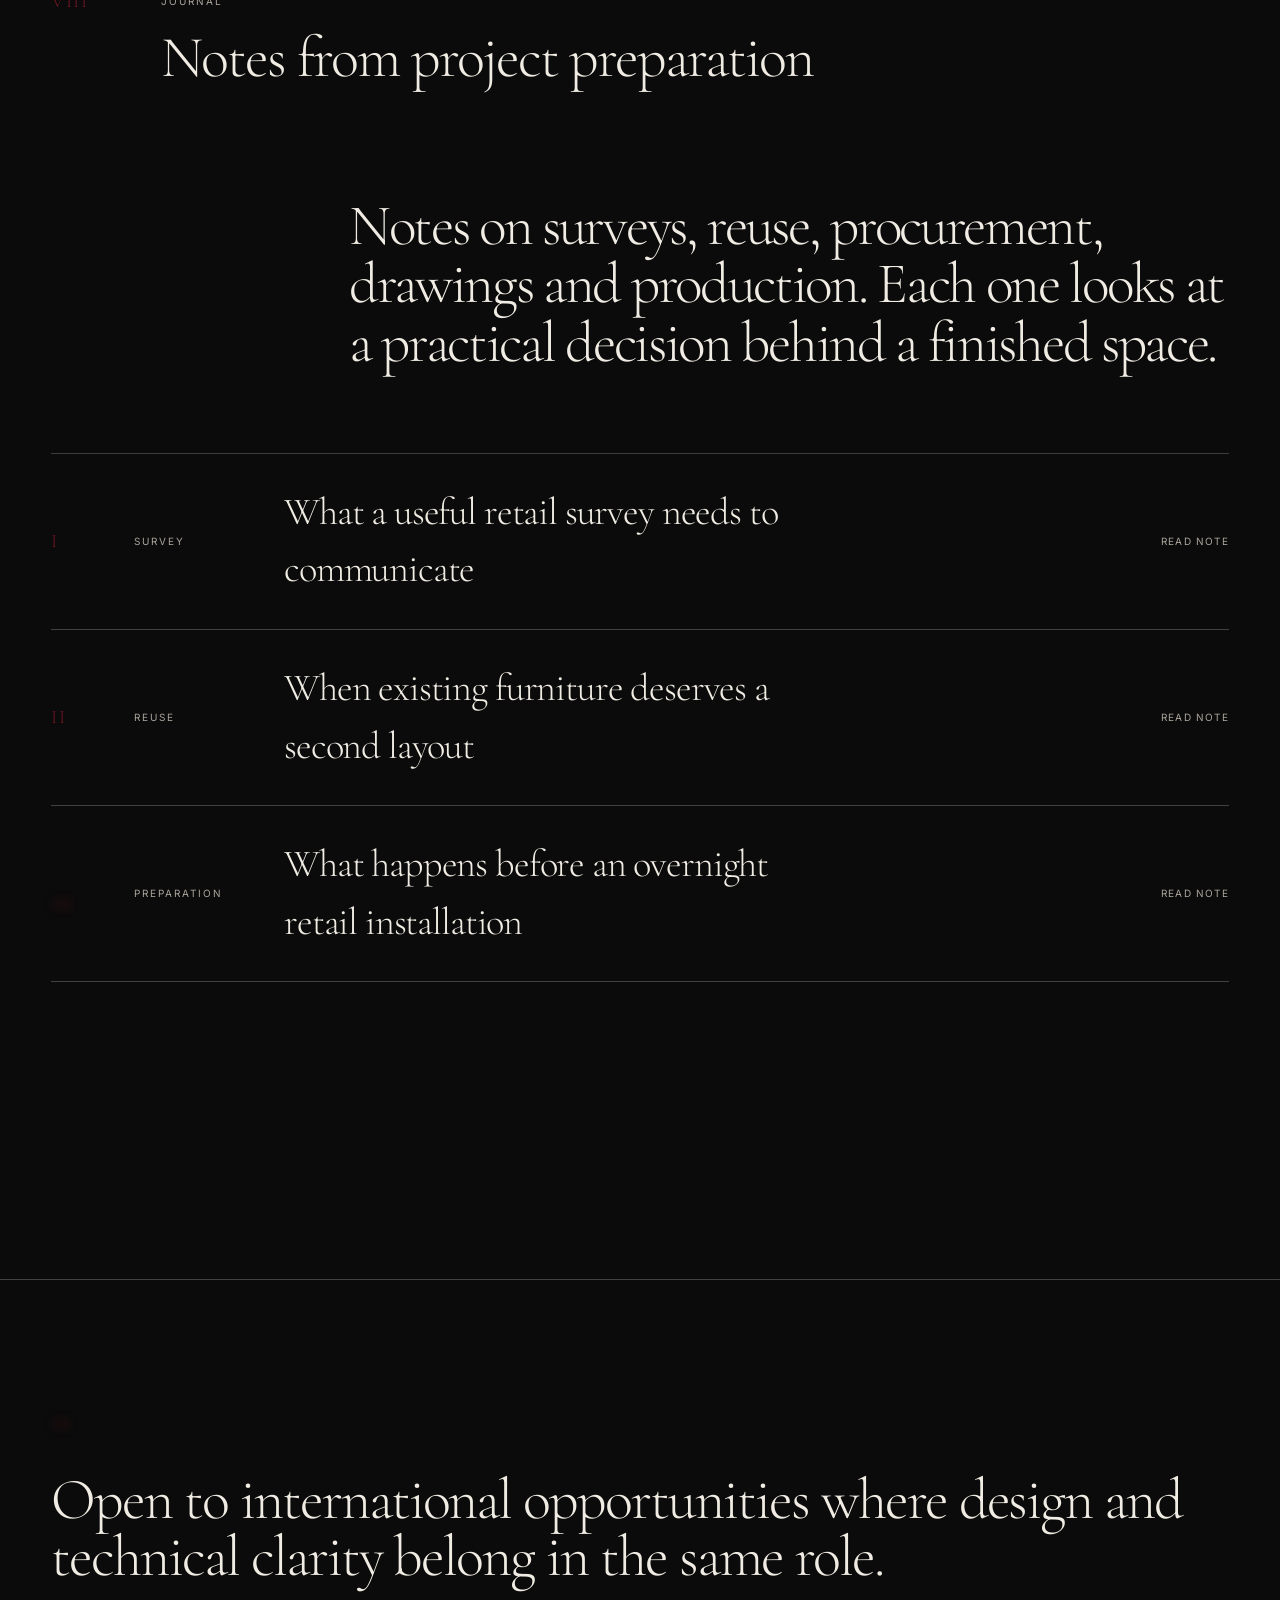
==== commit b1ba606e: "Add files via upload" ====
--- a/index.html
+++ b/index.html
@@ -47,7 +47,7 @@
 <div class="hero-copy">
 <span class="eyebrow" data-i18n="heroEyebrow">Retail and spatial design · technical development · furniture</span>
 <h1 data-i18n="heroTitle">My work begins long before a space is made and continues long after it has been drawn.</h1>
-<p data-i18n="heroBody">I turn design concepts into clear layouts, technical documents and information that workshops can use. I trained in architecture in Venezuela and now work in Spain on retail, furniture and spatial design.</p>
+<p data-i18n="heroBody">I turn design concepts into clear layouts, project documentation and visual information that support purchasing and workshop teams. I trained in architecture in Venezuela and now work in Spain on retail, furniture and spatial design.</p>
 <a class="text-link" data-i18n="heroLink" href="#work">View selected work</a>
 </div>
 <img alt="Ricardo Cabello" class="hero-portrait protected-media" decoding="async" draggable="false" fetchpriority="high" height="918" src="images/ricardo-cabello-portrait.webp" width="548"/>
@@ -94,7 +94,7 @@
 <a aria-label="Open the IKKS case study" class="project-image protected-media project-link" data-i18n-aria="ariaIkks" href="projects/ikks.html" style="--image:url('images/ikks/detailed-render-01.webp')"><img alt="IKKS temporary space project" class="project-media-photo protected-media" decoding="async" draggable="false" height="1080" loading="lazy" src="images/ikks/detailed-render-01.webp" width="1920"/><span class="project-open-hint"><span data-i18n="openCase">View case study</span></span></a>
 <div class="project-caption">
 <div><span class="roman roman-reveal">III</span><span class="project-question" data-i18n="ikksQuestion">What does a temporary store need before work begins on site?</span><span class="eyebrow" data-i18n="ikksLabel">Preparing a temporary retail environment</span></div>
-<div><h3><a aria-label="Open the IKKS case study" class="project-title-link project-link" data-i18n-aria="ariaIkks" href="projects/ikks.html"><span data-i18n="ikksTitle">IKKS temporary space in San Sebastián de los Reyes</span></a></h3><p data-i18n="ikksBody">A clear technical package for a short installation window: dimensions, elevations, fitting rooms, storage and point of sale resolved before work began on site.</p><a class="text-link project-link" data-i18n="openCase" href="projects/ikks.html">View case study</a></div>
+<div><h3><a aria-label="Open the IKKS case study" class="project-title-link project-link" data-i18n-aria="ariaIkks" href="projects/ikks.html"><span data-i18n="ikksTitle">IKKS temporary space in San Sebastián de los Reyes</span></a></h3><p data-i18n="ikksBody">A clear project package for a short installation window, bringing together dimensions, elevations and information for the fitting rooms, storage and point of sale before work began on site.</p><a class="text-link project-link" data-i18n="openCase" href="projects/ikks.html">View case study</a></div>
 </div>
 <div class="project-photo-strip">
 <a aria-label="Open the IKKS case study" class="protected-media project-link" data-i18n-aria="ariaIkks" href="projects/ikks.html"><img alt="IKKS temporary space project" class="project-media-photo protected-media" decoding="async" draggable="false" height="1080" loading="lazy" src="images/ikks/detailed-render-05.webp" width="1920"/></a>
@@ -124,7 +124,7 @@
 <span class="roman roman-reveal">V</span>
 <div><span class="eyebrow" data-i18n="practiceLabel">Working with me</span><h2 data-i18n="practiceTitle">What I bring to a project</h2></div>
 </div>
-<div class="practice-grid reveal"><article><span class="practice-index">01</span><h3 data-i18n="practiceDesignTitle">Retail &amp; spatial design</h3><p data-i18n="practiceDesignBody">Layouts, circulation, spaces shaped by the brand and concepts grounded in how a space will be used.</p></article><article><span class="practice-index">02</span><h3 data-i18n="practiceTechnicalTitle">Technical development</h3><p data-i18n="practiceTechnicalBody">Site surveys, dimensions, plans, elevations, details and the resolution of project constraints.</p></article><article><span class="practice-index">03</span><h3 data-i18n="practiceDocumentationTitle">Project documentation</h3><p data-i18n="practiceDocumentationBody">Clear, consistent information that allows clients, purchasing, workshops and project leads to read the same decisions.</p></article><article><span class="practice-index">04</span><h3 data-i18n="practiceProductionTitle">Production preparation</h3><p data-i18n="practiceProductionBody">Procurement tracking, material availability checks and coherent packages prepared for fabrication and handover.</p></article><article><span class="practice-index">05</span><h3 data-i18n="practiceVisualTitle">Furniture &amp; visual direction</h3><p data-i18n="practiceVisualBody">Furniture concepts, 3D visualisation, brand identity, presentations and digital communication.</p></article></div>
+<div class="practice-grid reveal"><article><span class="practice-index">01</span><h3 data-i18n="practiceDesignTitle">Retail &amp; spatial design</h3><p data-i18n="practiceDesignBody">Layouts, circulation, spaces shaped by the brand and concepts grounded in how a space will be used.</p></article><article><span class="practice-index">02</span><h3 data-i18n="practiceTechnicalTitle">Technical development</h3><p data-i18n="practiceTechnicalBody">Site surveys, dimensions, plans, elevations, selected details and the development of project solutions with design and production teams.</p></article><article><span class="practice-index">03</span><h3 data-i18n="practiceDocumentationTitle">Project documentation</h3><p data-i18n="practiceDocumentationBody">Clear, consistent information that allows clients, purchasing, workshops and project leads to read the same decisions.</p></article><article><span class="practice-index">04</span><h3 data-i18n="practiceProductionTitle">Production preparation</h3><p data-i18n="practiceProductionBody">Procurement tracking, material availability checks and coordinated project information supporting production preparation and handover.</p></article><article><span class="practice-index">05</span><h3 data-i18n="practiceVisualTitle">Furniture &amp; visual direction</h3><p data-i18n="practiceVisualBody">Furniture concepts, 3D visualisation, brand identity, presentations and digital communication.</p></article></div>
 <div class="practice-tools reveal"><span data-i18n="practiceToolsLabel">Selected tools</span><p>Revit · AutoCAD · Lumion · Photoshop · Illustrator · InDesign · Presto · WordPress</p></div><div class="career-snapshot reveal"><div><strong>10+</strong><span data-i18n="metricYears">years across design and technical development</span></div><div><strong>3</strong><span data-i18n="metricCountries">countries connected by the work</span></div><div><strong>34</strong><span data-i18n="metricEntries">mapped project entries</span></div><div><strong>70+</strong><span data-i18n="metricApplications">automated store applications</span></div></div>
 </section>
 <section class="built-work section-shell" data-bg="map" id="map">
@@ -197,7 +197,7 @@
 <a class="journal-row reveal project-link" href="journal/retail-survey.html"><span class="roman roman-reveal">I</span><span class="eyebrow" data-i18n="journalSurveyLabel">Survey</span><h3 data-i18n="journalSurveyTitle">What a useful retail survey needs to communicate</h3><span data-i18n="readNote">Read note</span></a>
 <a class="journal-row reveal project-link" href="journal/reuse.html"><span class="roman roman-reveal">II</span><span class="eyebrow" data-i18n="journalReuseLabel">Reuse</span><h3 data-i18n="journalReuseTitle">When existing furniture deserves a second layout</h3><span data-i18n="readNote">Read note</span></a>
 <a class="journal-row reveal project-link" href="journal/night-installation.html"><span class="roman roman-reveal">III</span><span class="eyebrow" data-i18n="journalInstallationLabel">Preparation</span><h3 data-i18n="journalInstallationTitle">What happens before an overnight retail installation</h3><span data-i18n="readNote">Read note</span></a>
-<a class="journal-row reveal project-link" href="journal/production-checks.html"><span class="roman roman-reveal">IV</span><span class="eyebrow" data-i18n="journalProductionLabel">Production</span><h3 data-i18n="journalProductionTitle">Five checks before a project goes to production</h3><span data-i18n="readNote">Read note</span></a>
+<a class="journal-row reveal project-link" href="journal/production-checks.html"><span class="roman roman-reveal">IV</span><span class="eyebrow" data-i18n="journalProductionLabel">Production</span><h3 data-i18n="journalProductionTitle">Five checks I use when preparing project information for production</h3><span data-i18n="readNote">Read note</span></a>
 </div>
 </section>
 <section class="contact section-shell editorial-contact" data-bg="contact" id="contact">
@@ -210,6 +210,6 @@
 <span>©<span id="year"></span>Ricardo Cabello</span>
 <span data-i18n="locationFooter">Gijón, Spain · Open to relocation</span>
 </footer>
-<script src="js/app.js?v=20260723-caligari-captions-home-titles-v4"></script>
+<script src="js/app.js?v=20260727-honest-copy-v1"></script>
 </body>
 </html>
--- a/css/main.css
+++ b/css/main.css
@@ -1288,3 +1288,61 @@
     max-width:100%!important;
   }
 }
+
+/* Responsive hardening · 2026-07-23 */
+html{scroll-padding-top:84px}
+body.lightbox-open{overflow:hidden;overscroll-behavior:none}
+:where(a,button,input,select,textarea):focus-visible{
+  outline:2px solid currentColor;
+  outline-offset:4px;
+}
+.image-lightbox-close,.menu-toggle,.theme-toggle,.language-button,
+.carousel-button,.drawer-close,.atlas-region-tab,.stage-button{
+  touch-action:manipulation;
+}
+@media (pointer:coarse){
+  .menu-toggle,.theme-toggle,.image-lightbox-close,.carousel-button,.drawer-close{
+    min-width:44px;
+    min-height:44px;
+  }
+  .language-button{min-width:44px;min-height:44px}
+  .text-link{min-height:44px;display:inline-flex;align-items:center}
+}
+@media(max-width:760px){
+  :root{--pad:clamp(18px,5vw,28px)}
+  html{scroll-padding-top:76px}
+  .site-header{
+    padding-left:max(18px,env(safe-area-inset-left))!important;
+    padding-right:max(18px,env(safe-area-inset-right))!important;
+  }
+  .site-header .primary-navigation{
+    padding-left:max(var(--pad),env(safe-area-inset-left));
+    padding-right:max(var(--pad),env(safe-area-inset-right));
+  }
+  .section-shell,.project-hero,.article{
+    padding-left:max(var(--pad),env(safe-area-inset-left));
+    padding-right:max(var(--pad),env(safe-area-inset-right));
+  }
+  .section-shell{padding-top:clamp(64px,16vw,92px);padding-bottom:clamp(64px,16vw,92px)}
+  .project-image{aspect-ratio:4/3}
+  .project-photo-strip{grid-template-columns:1fr!important}
+  .project-photo-strip img{aspect-ratio:4/3;object-fit:cover}
+  .photo-carousel .carousel-slide>img{max-height:min(72dvh,720px)}
+  .image-lightbox{padding:max(56px,env(safe-area-inset-top)) max(12px,env(safe-area-inset-right)) max(12px,env(safe-area-inset-bottom)) max(12px,env(safe-area-inset-left))}
+  .image-lightbox img{max-width:100%;max-height:calc(100dvh - 80px)}
+  .site-footer{gap:18px;align-items:flex-start;flex-wrap:wrap;padding-bottom:max(24px,env(safe-area-inset-bottom))}
+}
+@media(max-width:360px){
+  .site-header{padding-left:14px!important;padding-right:14px!important}
+  .wordmark{font-size:clamp(20px,6.7vw,25px);max-width:calc(100vw - 124px)}
+  body[data-page="home"] .hero.editorial-hero h1{font-size:clamp(2.15rem,11.8vw,2.7rem)!important}
+  .editorial-title h2,.section-title h2{font-size:clamp(2rem,10.5vw,2.65rem)!important}
+  .career-snapshot{grid-template-columns:1fr!important}
+  .atlas-filter-group{grid-template-columns:1fr!important}
+}
+@media(max-height:560px) and (orientation:landscape){
+  .site-header .primary-navigation{max-height:calc(100dvh - 56px);inset-block-start:56px}
+  .site-header{height:56px}
+  .editorial-hero{padding-top:88px!important}
+  .image-lightbox img{max-height:calc(100dvh - 28px)}
+}
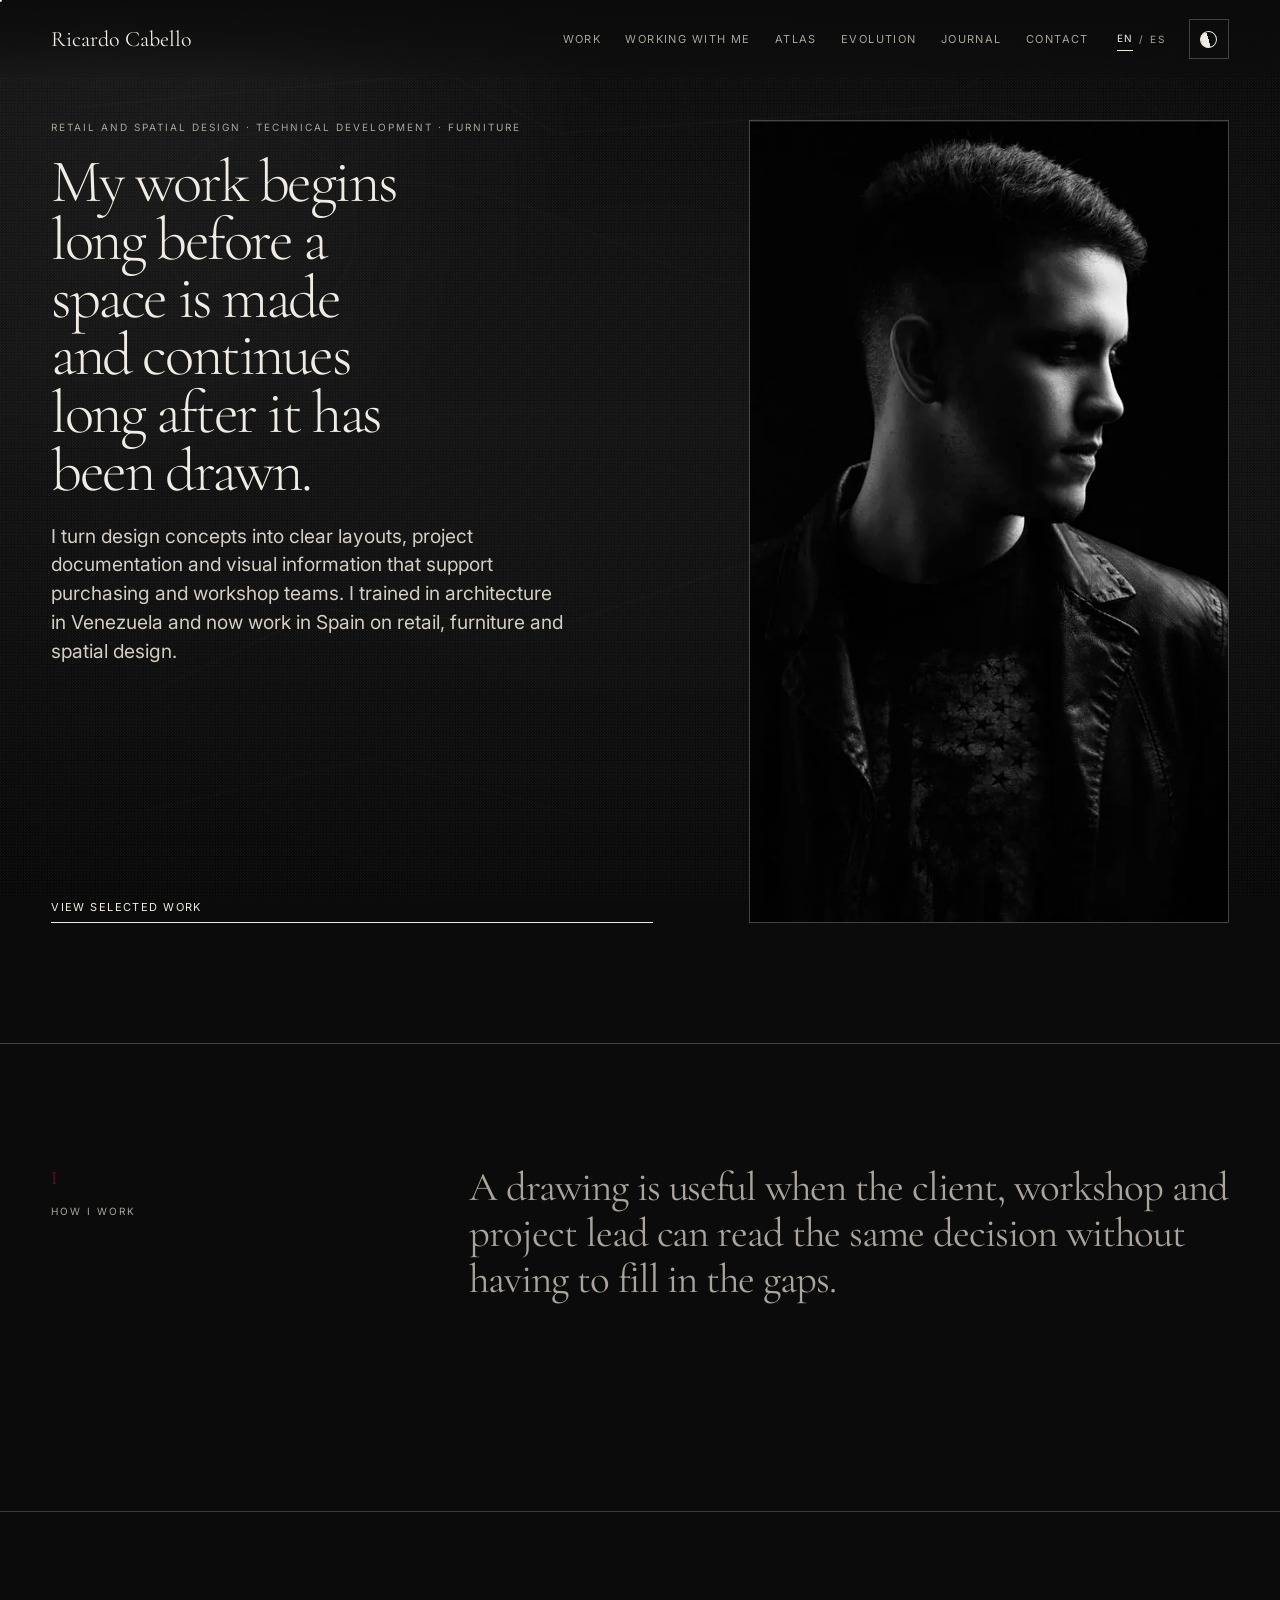
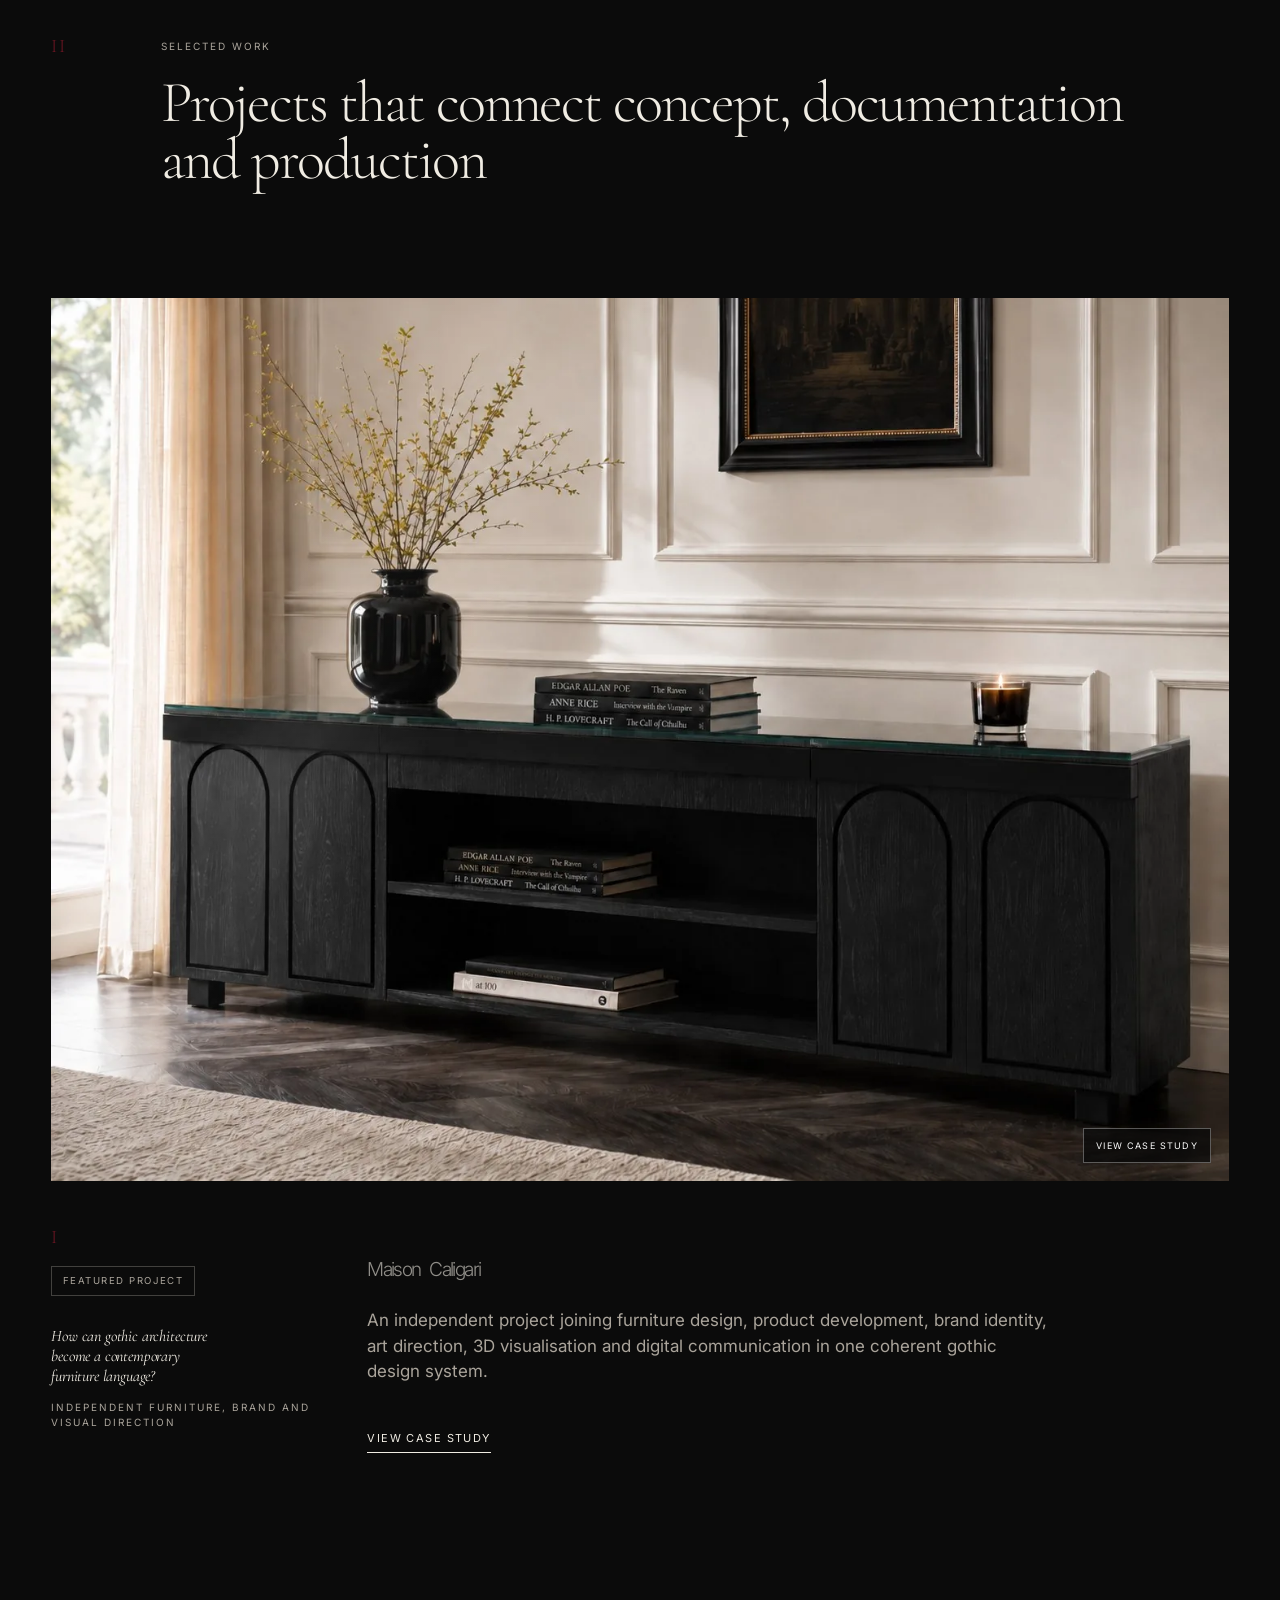
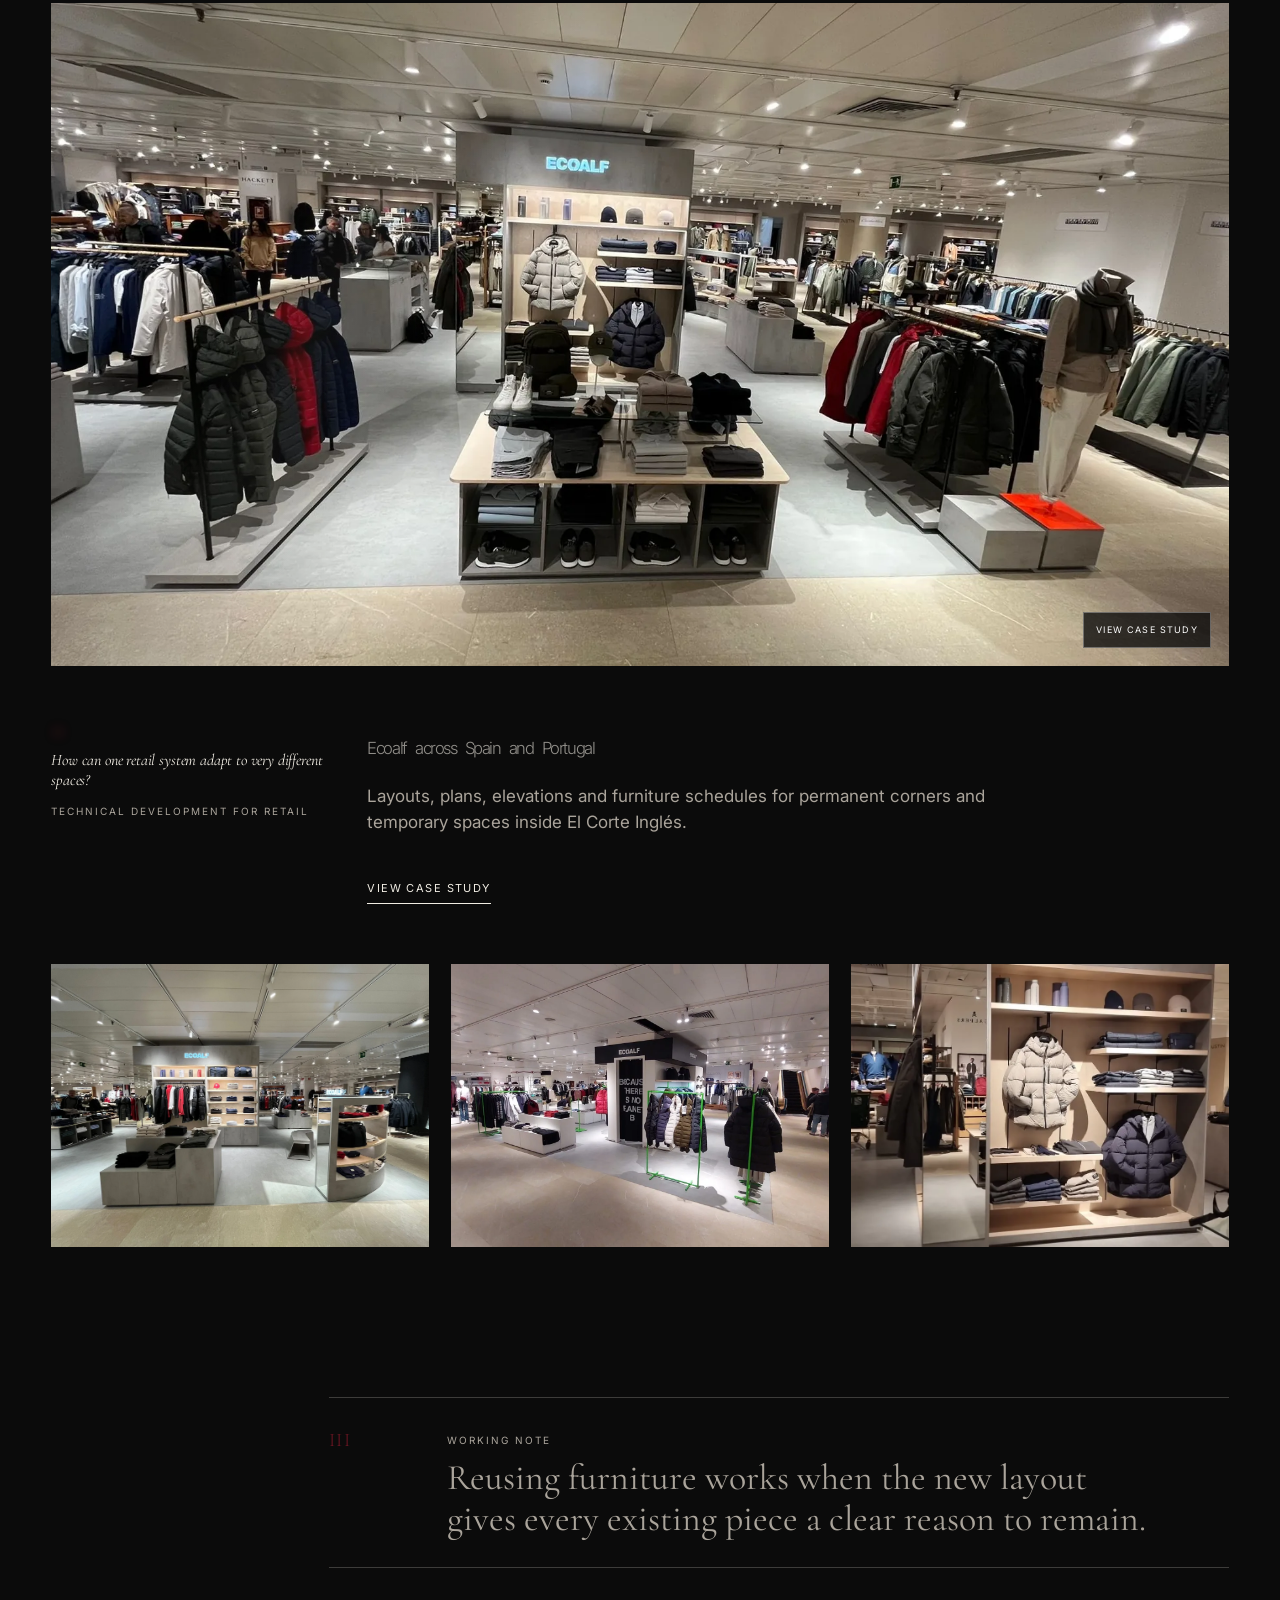
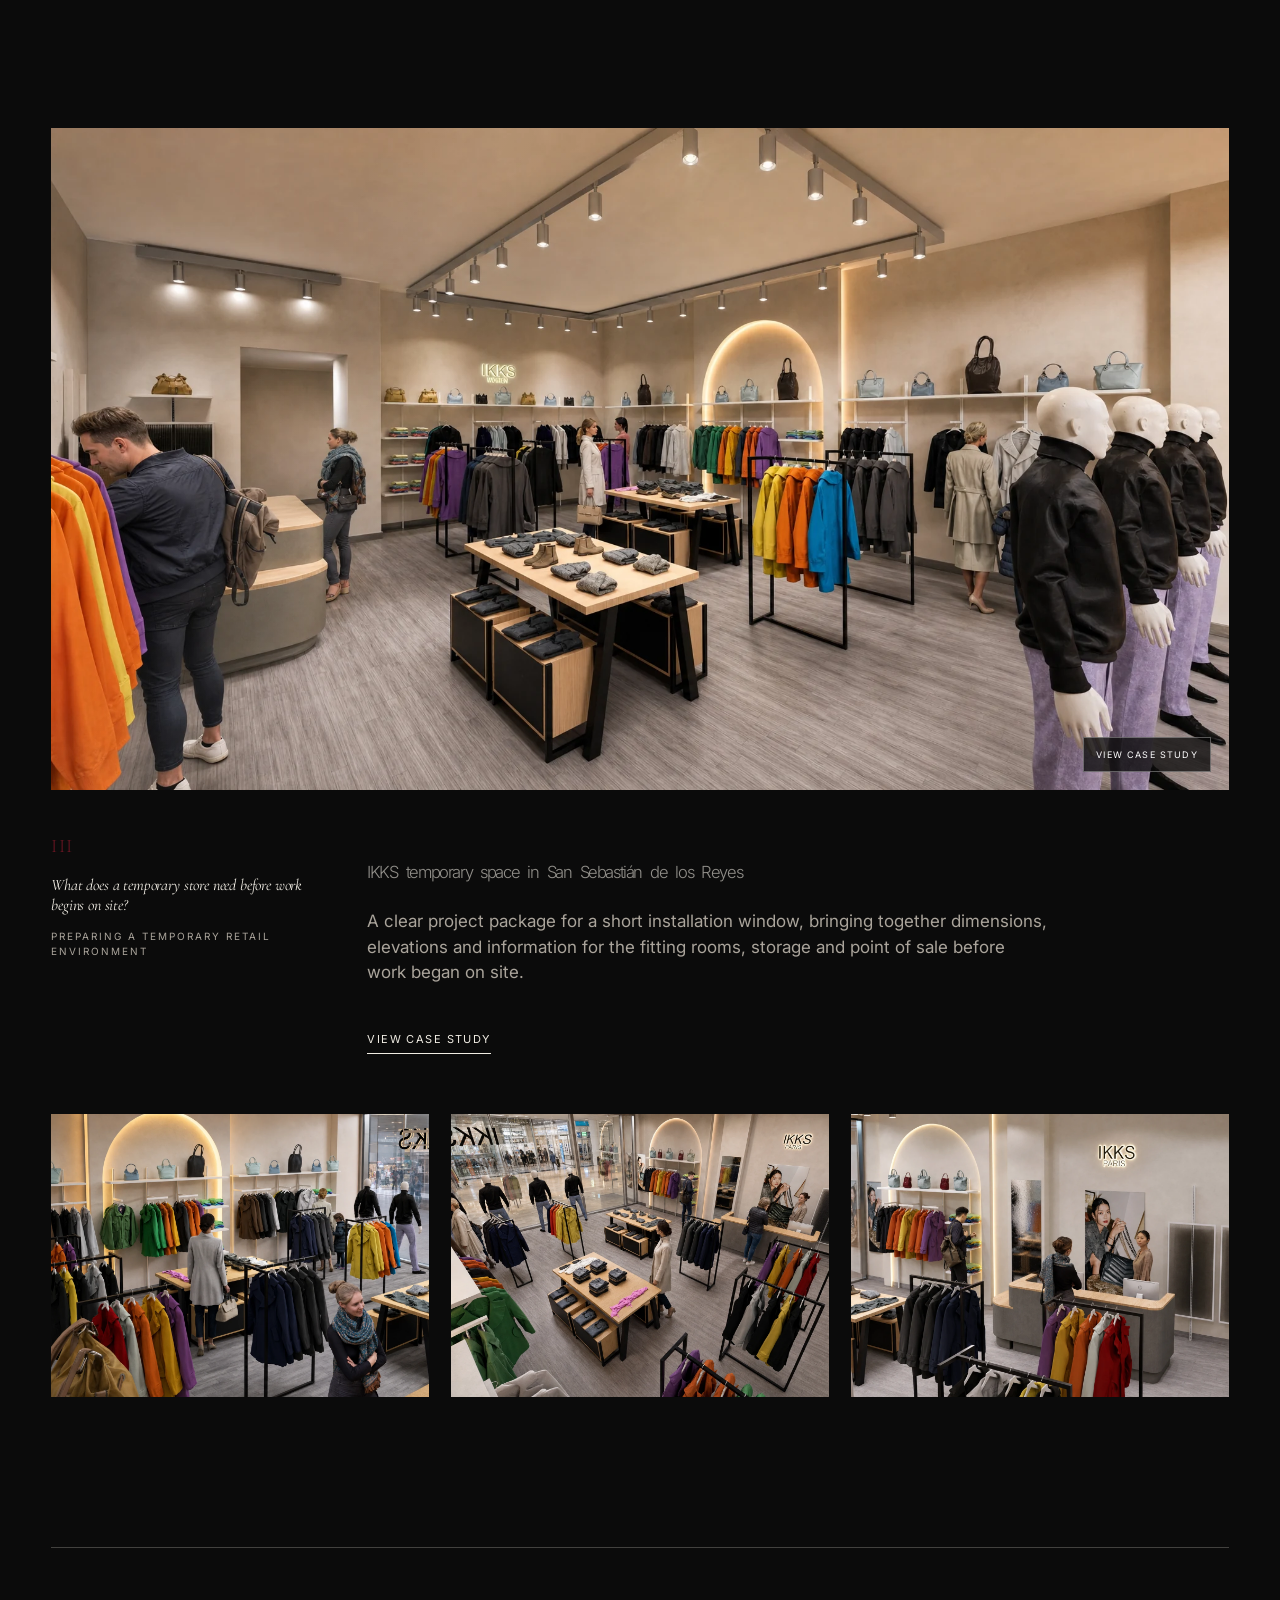
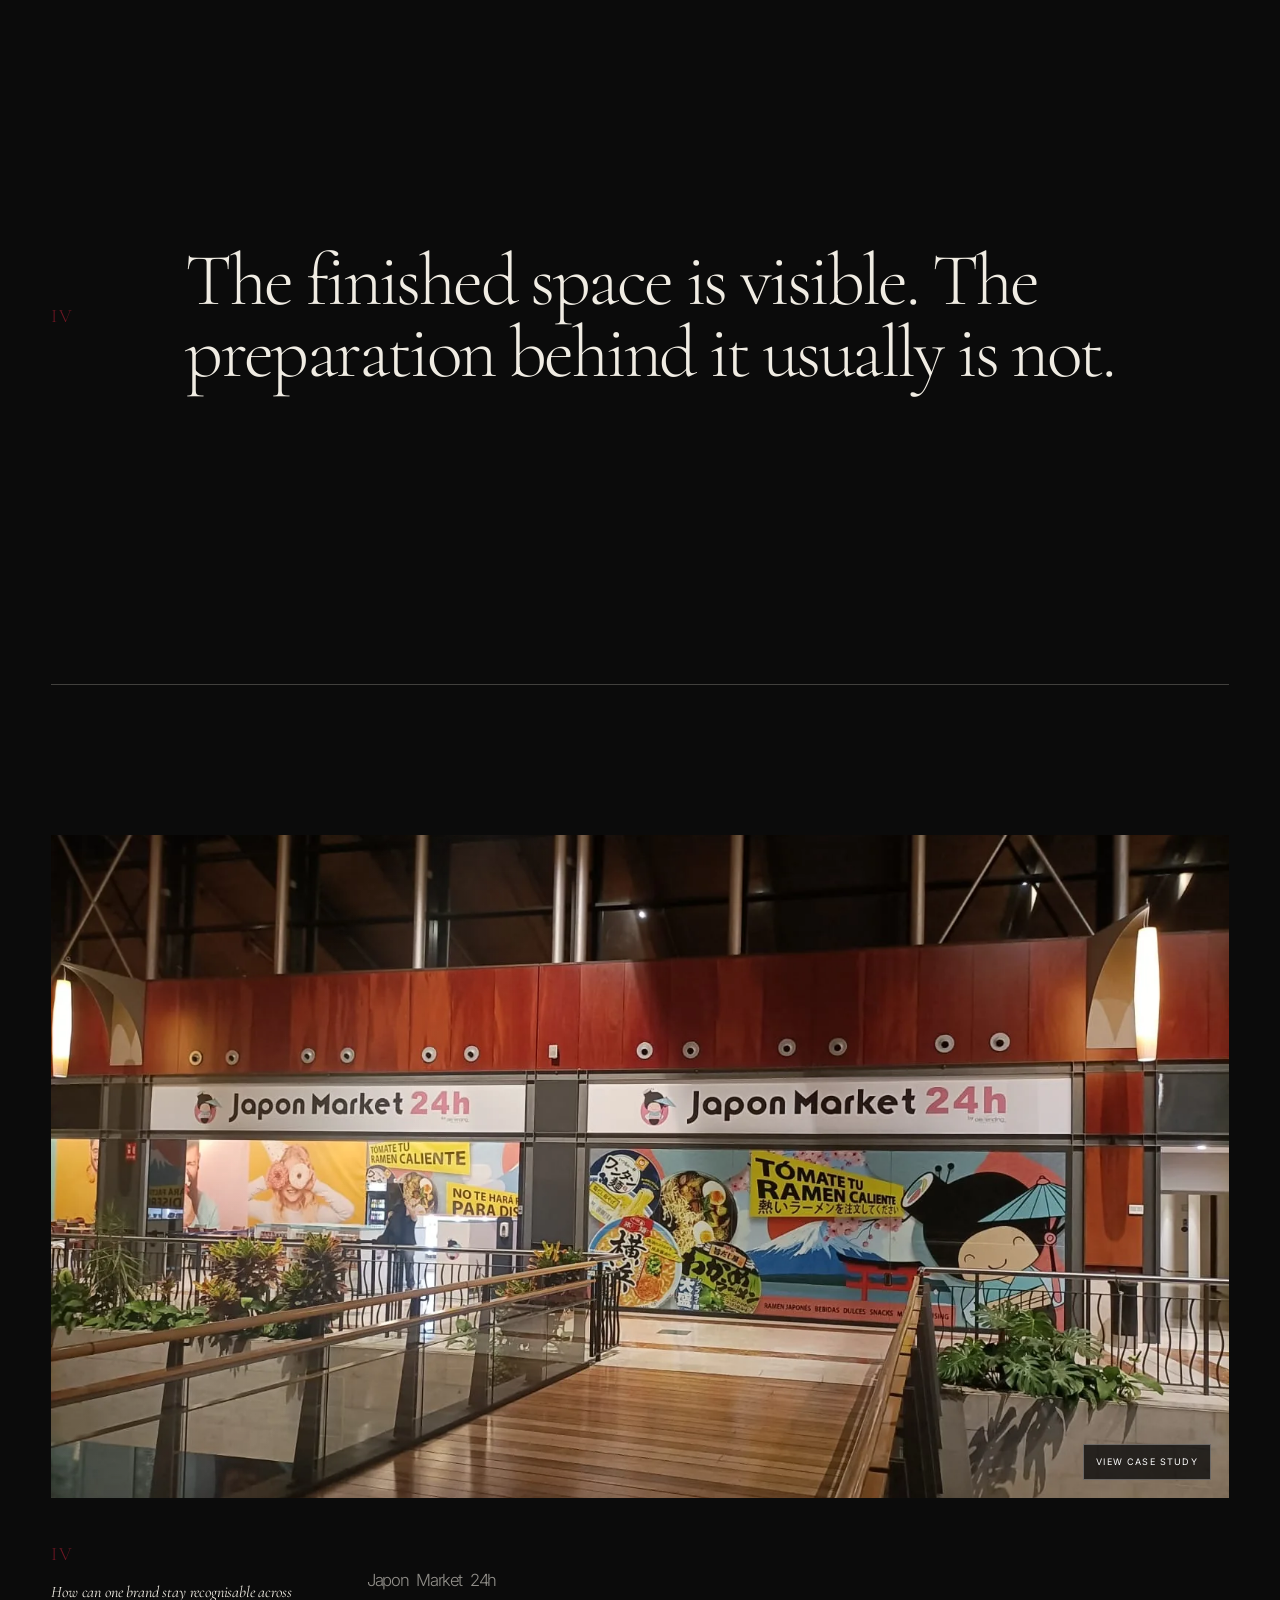
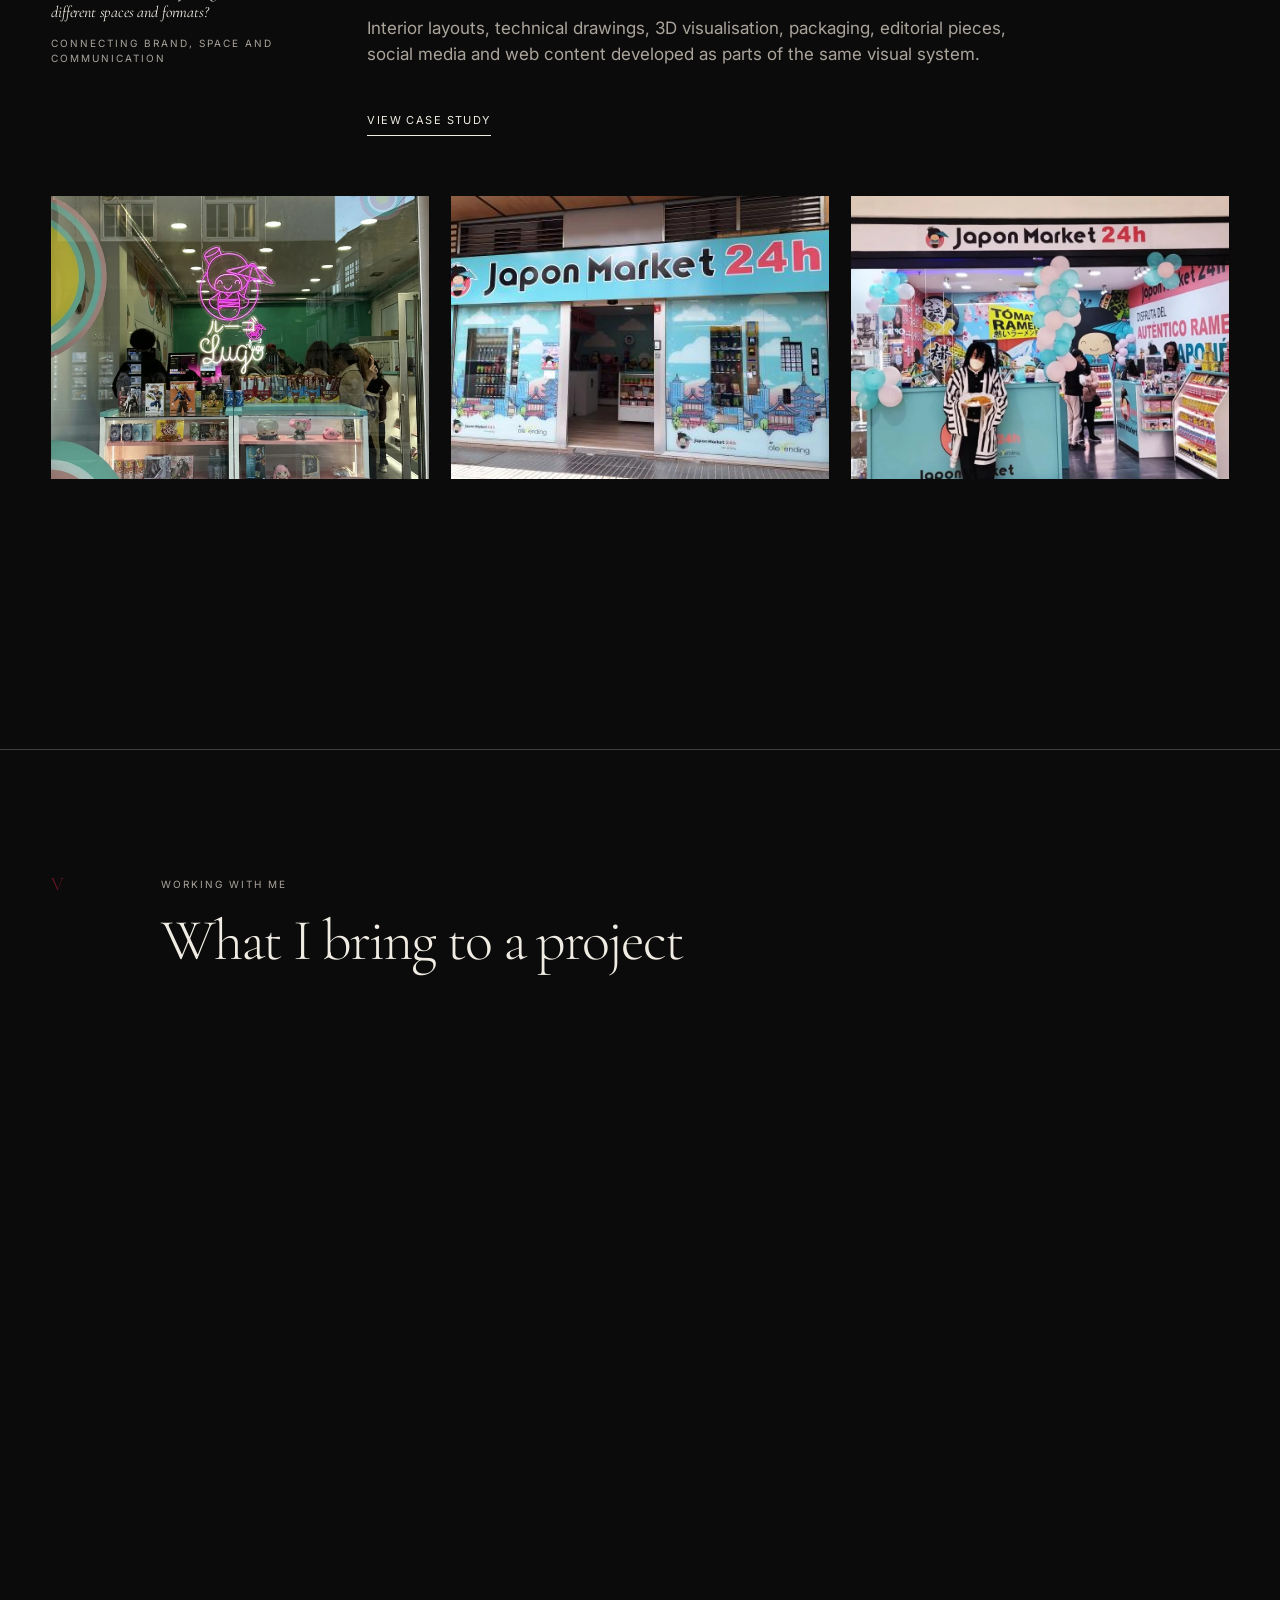
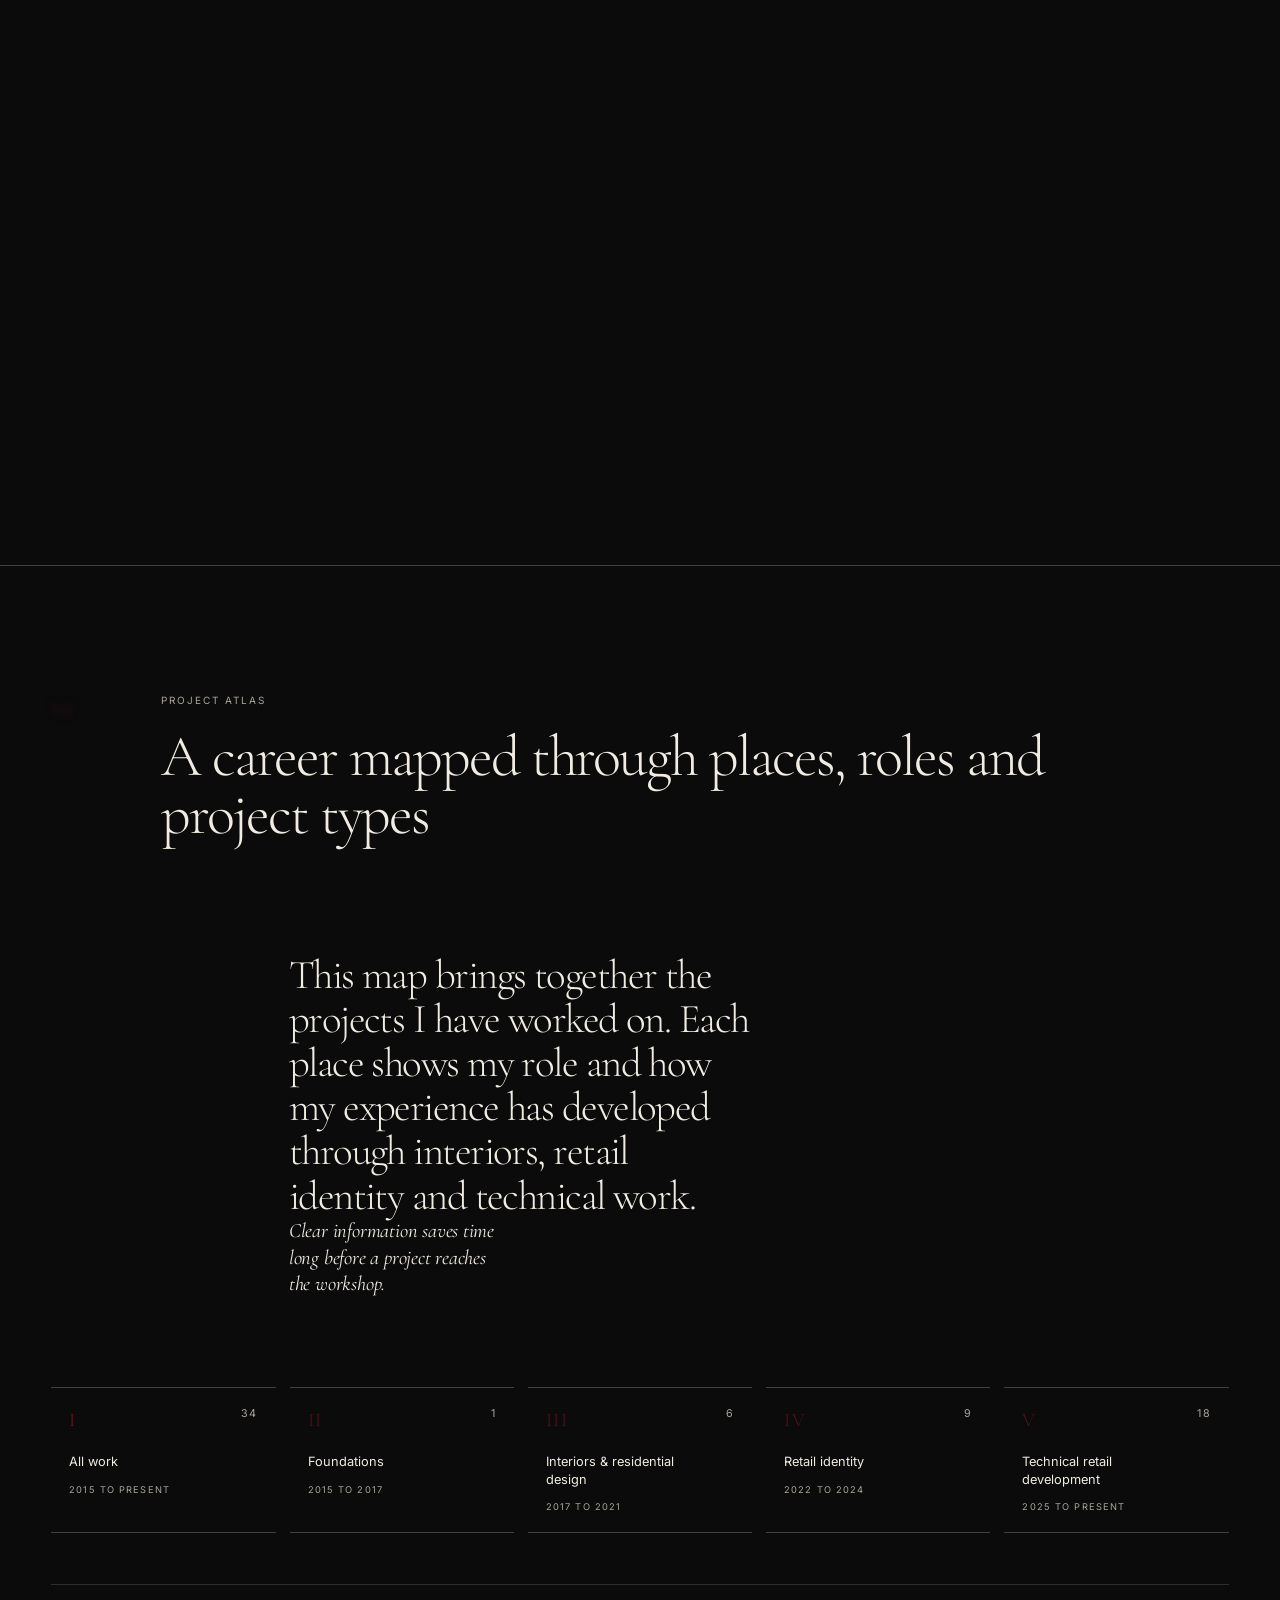
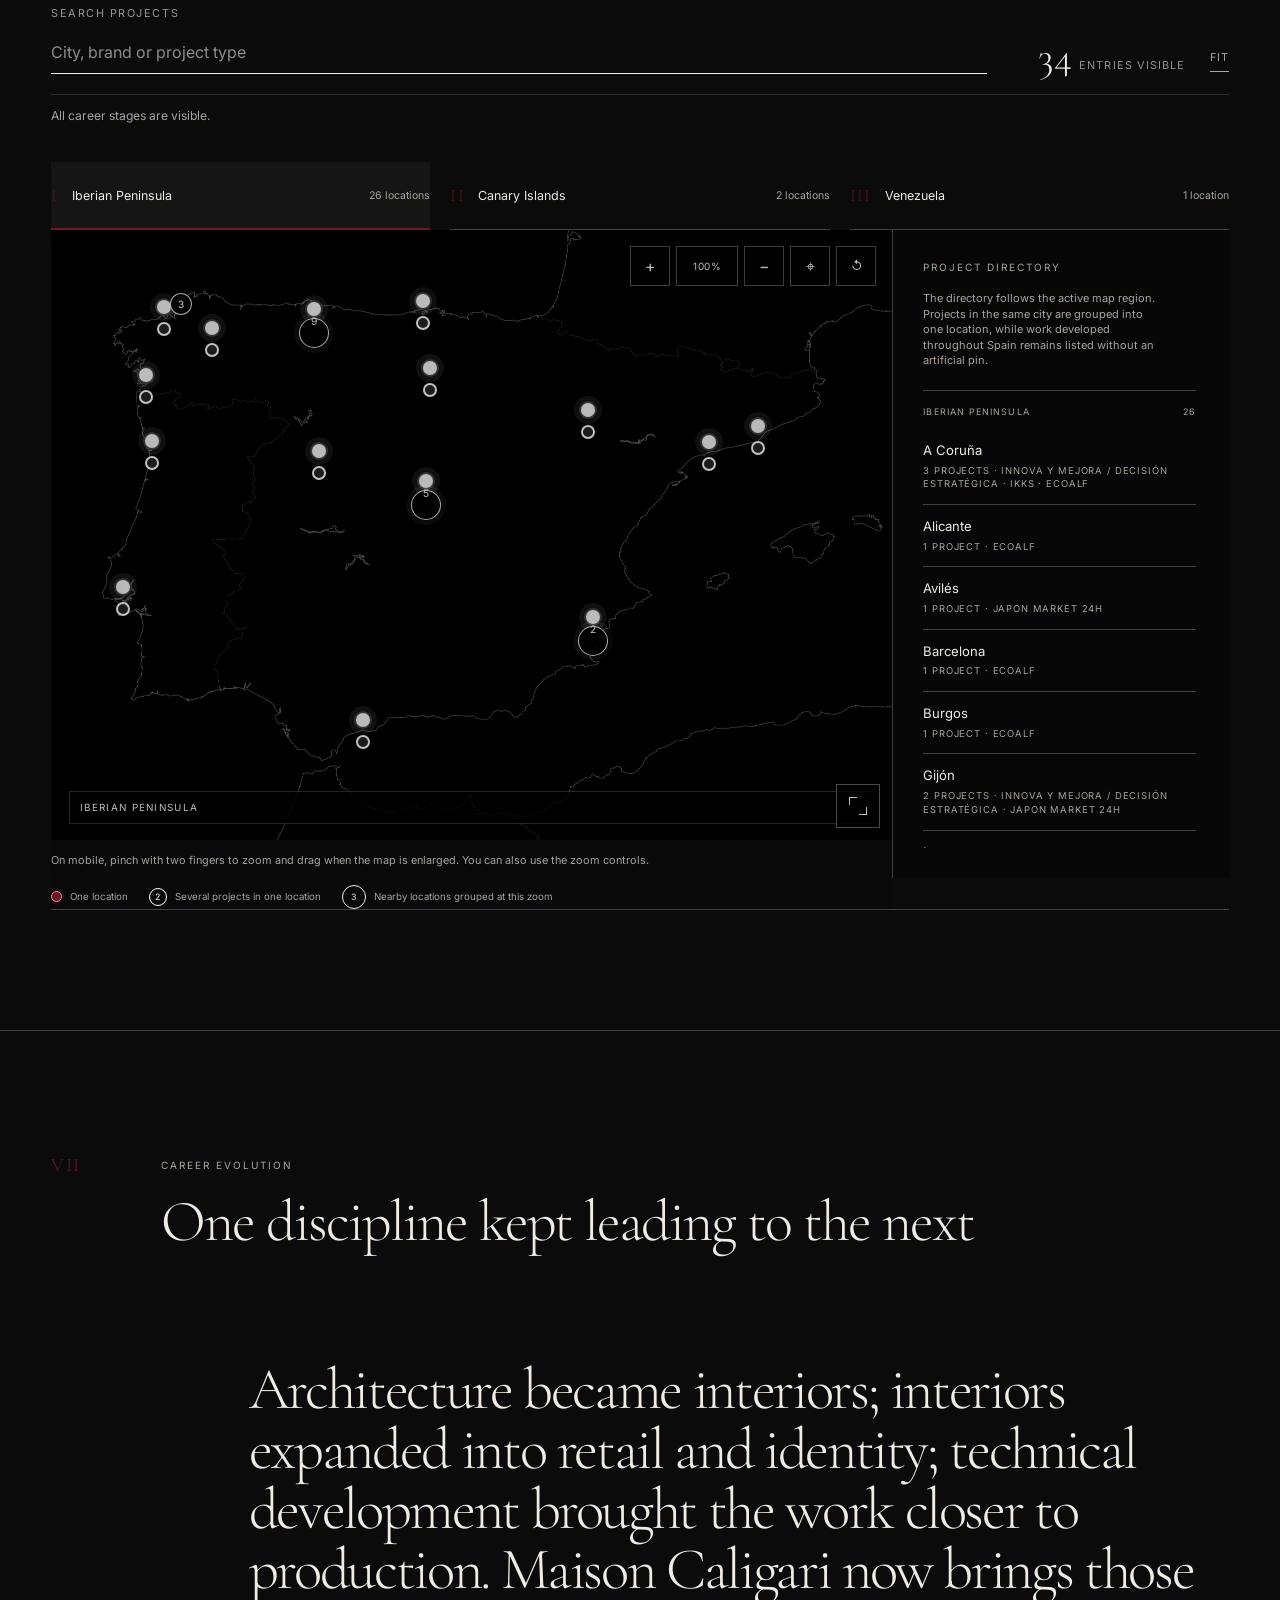
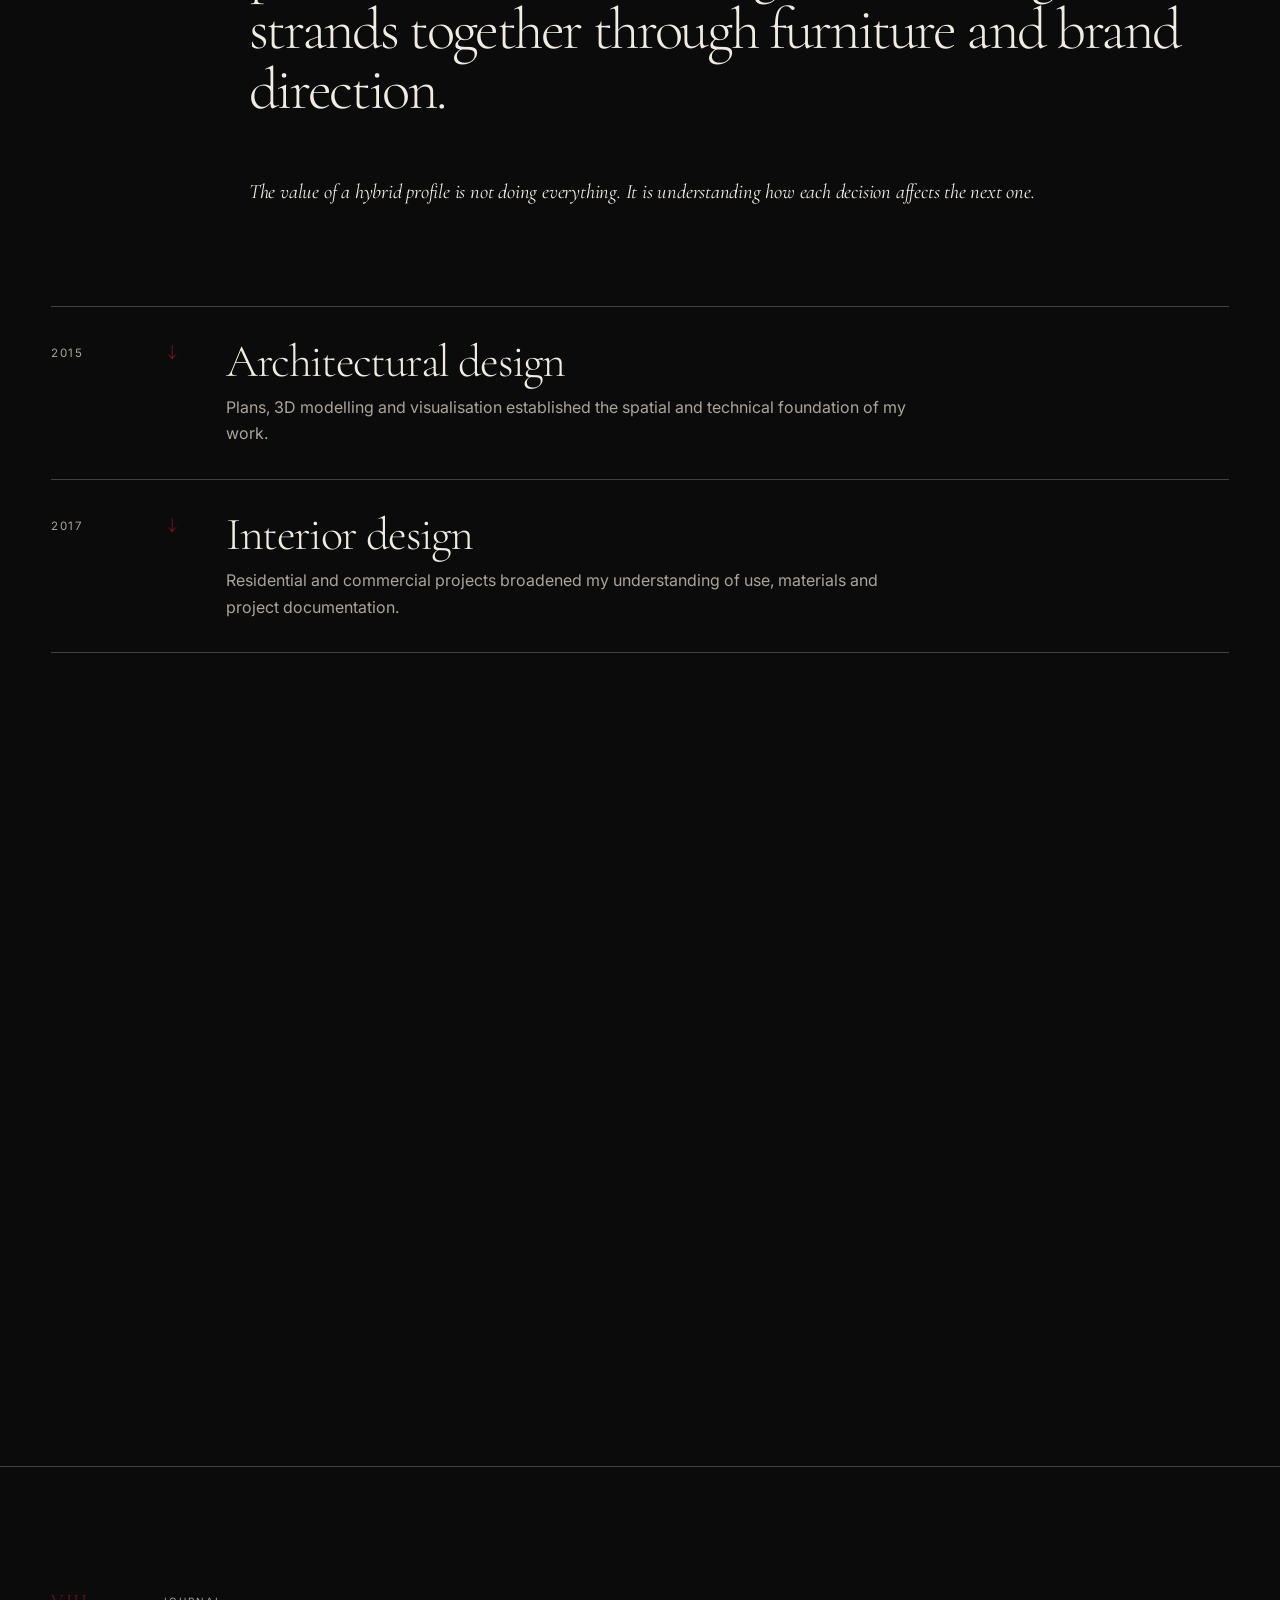
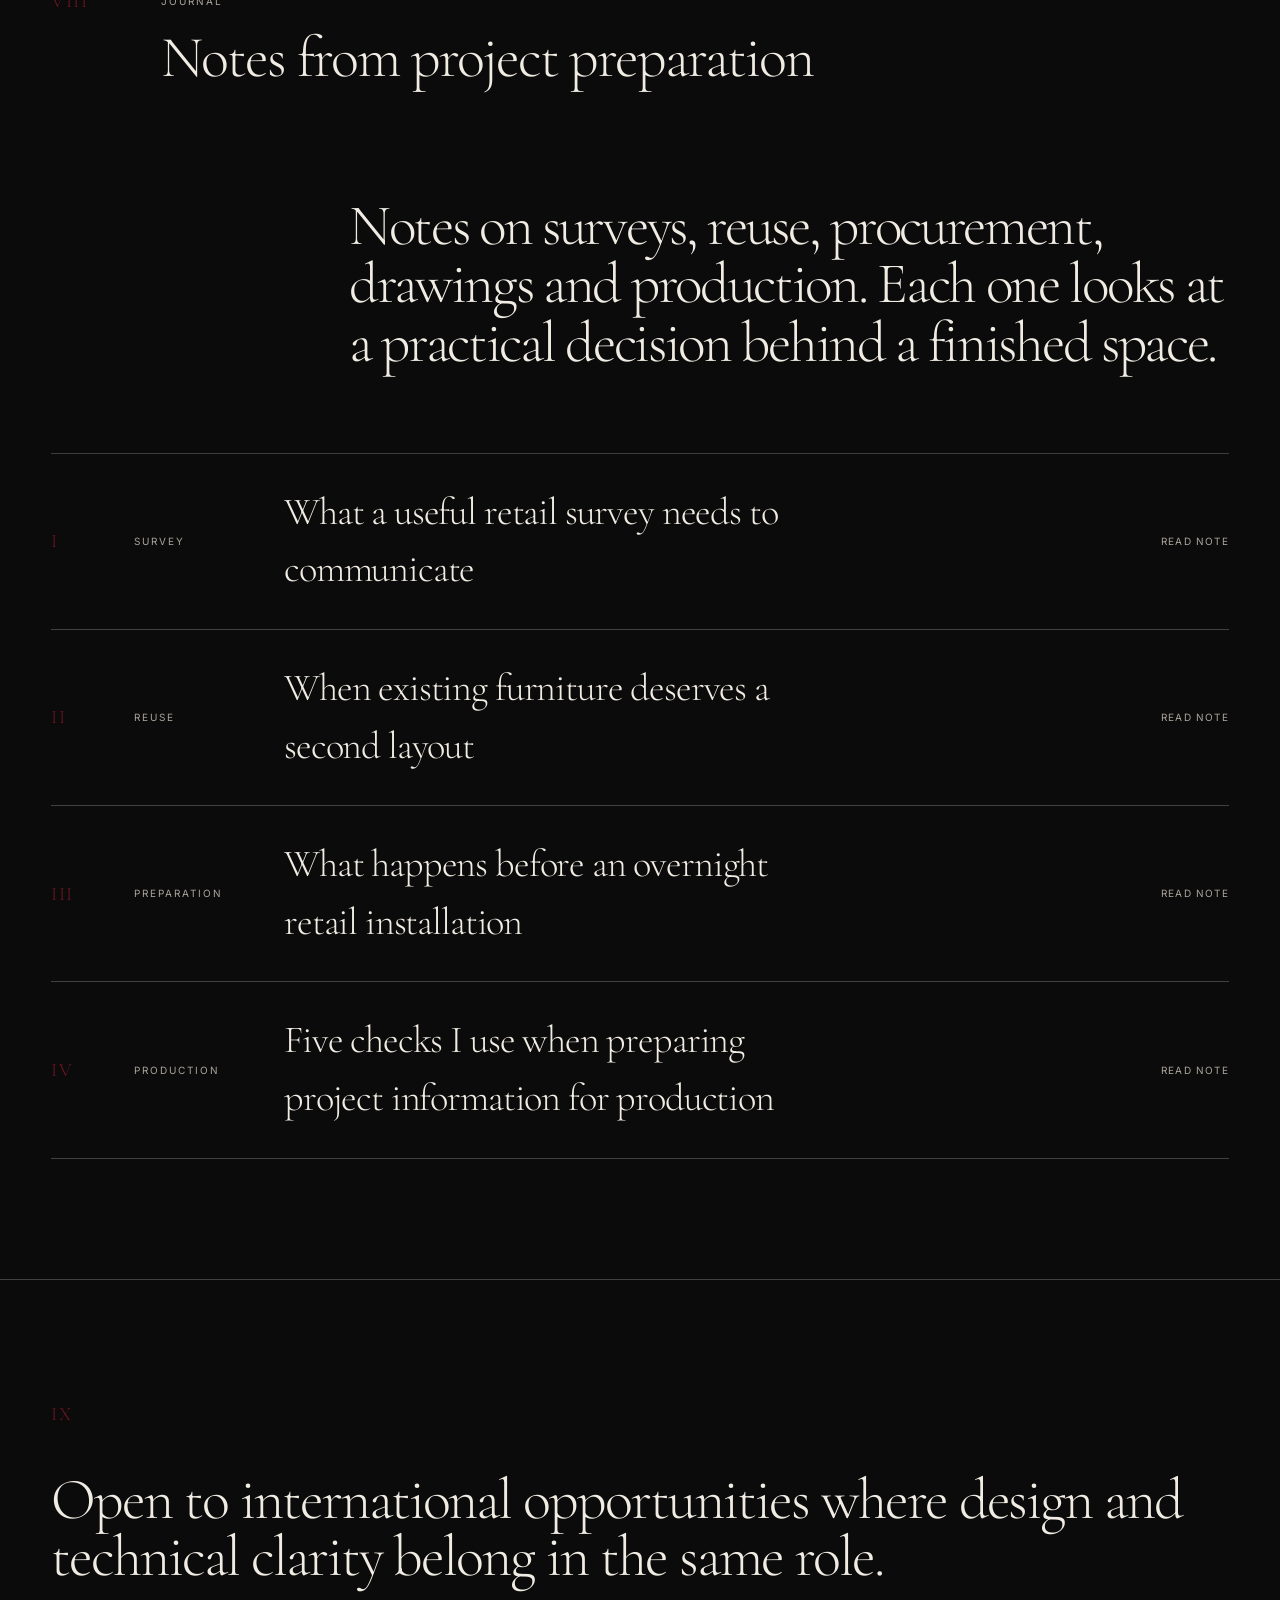
==== commit b3317da8: "Add files via upload" ====
--- a/index.html
+++ b/index.html
@@ -91,15 +91,15 @@
 <div><span class="eyebrow" data-i18n="observationLabel">Working note</span><p data-i18n="observationText">Reusing furniture works when the new layout gives every existing piece a clear reason to remain.</p></div>
 </aside>
 <article class="editorial-project alternate reveal" data-bg="ikks">
-<a aria-label="Open the IKKS case study" class="project-image protected-media project-link" data-i18n-aria="ariaIkks" href="projects/ikks.html" style="--image:url('images/ikks/detailed-render-01.webp')"><img alt="IKKS temporary space project" class="project-media-photo protected-media" decoding="async" draggable="false" height="1080" loading="lazy" src="images/ikks/detailed-render-01.webp" width="1920"/><span class="project-open-hint"><span data-i18n="openCase">View case study</span></span></a>
+<a aria-label="Open the IKKS case study" class="project-image protected-media project-link" data-i18n-aria="ariaIkks" href="projects/ikks.html" style="--image:url('images/ikks/ikks-retail-interior-design-wide-overview.webp')"><img alt="Wide IKKS retail interior design visualisation with track lighting, fashion displays, timber tables, illuminated niches and storefront mannequins" class="project-media-photo protected-media" decoding="async" draggable="false" height="1072" loading="lazy" src="images/ikks/ikks-retail-interior-design-wide-overview.webp" title="IKKS Retail Interior Design | Complete Store Overview and 3D Visualisation" width="1920"/><span class="project-open-hint"><span data-i18n="openCase">View case study</span></span></a>
 <div class="project-caption">
 <div><span class="roman roman-reveal">III</span><span class="project-question" data-i18n="ikksQuestion">What does a temporary store need before work begins on site?</span><span class="eyebrow" data-i18n="ikksLabel">Preparing a temporary retail environment</span></div>
 <div><h3><a aria-label="Open the IKKS case study" class="project-title-link project-link" data-i18n-aria="ariaIkks" href="projects/ikks.html"><span data-i18n="ikksTitle">IKKS temporary space in San Sebastián de los Reyes</span></a></h3><p data-i18n="ikksBody">A clear project package for a short installation window, bringing together dimensions, elevations and information for the fitting rooms, storage and point of sale before work began on site.</p><a class="text-link project-link" data-i18n="openCase" href="projects/ikks.html">View case study</a></div>
 </div>
 <div class="project-photo-strip">
-<a aria-label="Open the IKKS case study" class="protected-media project-link" data-i18n-aria="ariaIkks" href="projects/ikks.html"><img alt="IKKS temporary space project" class="project-media-photo protected-media" decoding="async" draggable="false" height="1080" loading="lazy" src="images/ikks/detailed-render-05.webp" width="1920"/></a>
-<a aria-label="Open the IKKS case study" class="protected-media project-link" data-i18n-aria="ariaIkks" href="projects/ikks.html"><img alt="IKKS temporary space project" class="project-media-photo protected-media" decoding="async" draggable="false" height="1350" loading="lazy" src="images/ikks/schematic-render-01.webp" width="2400"/></a>
-<a aria-label="Open the IKKS case study" class="protected-media project-link" data-i18n-aria="ariaIkks" href="projects/ikks.html"><img alt="IKKS temporary space project" class="project-media-photo protected-media" decoding="async" draggable="false" height="1080" loading="lazy" src="images/ikks/detailed-render-08.webp" width="1920"/></a>
+<a aria-label="Open the IKKS case study" class="protected-media project-link" data-i18n-aria="ariaIkks" href="projects/ikks.html"><img alt="IKKS commercial interior with illuminated arched display, fashion rails, central tables and glazed storefront" class="project-media-photo protected-media" decoding="async" draggable="false" height="1072" loading="lazy" src="images/ikks/ikks-commercial-interior-illuminated-display-storefront.webp" title="IKKS Commercial Interior | Illuminated Display and Storefront" width="1920"/></a>
+<a aria-label="Open the IKKS case study" class="protected-media project-link" data-i18n-aria="ariaIkks" href="projects/ikks.html"><img alt="Elevated IKKS retail layout showing storefront, customer circulation, display rails and central merchandising tables" class="project-media-photo protected-media" decoding="async" draggable="false" height="1072" loading="lazy" src="images/ikks/ikks-retail-layout-overview-storefront.webp" title="IKKS Retail Layout | Storefront, Circulation and Merchandising" width="1920"/></a>
+<a aria-label="Open the IKKS case study" class="protected-media project-link" data-i18n-aria="ariaIkks" href="projects/ikks.html"><img alt="IKKS retail interior design with custom cash desk, illuminated branding and fashion display fixtures" class="project-media-photo protected-media" decoding="async" draggable="false" height="1072" loading="lazy" src="images/ikks/ikks-retail-design-cash-desk-branding.webp" title="IKKS Retail Design | Cash Desk, Branding and Store Interior" width="1920"/></a>
 </div>
 </article>
 <section class="editorial-statement reveal">
